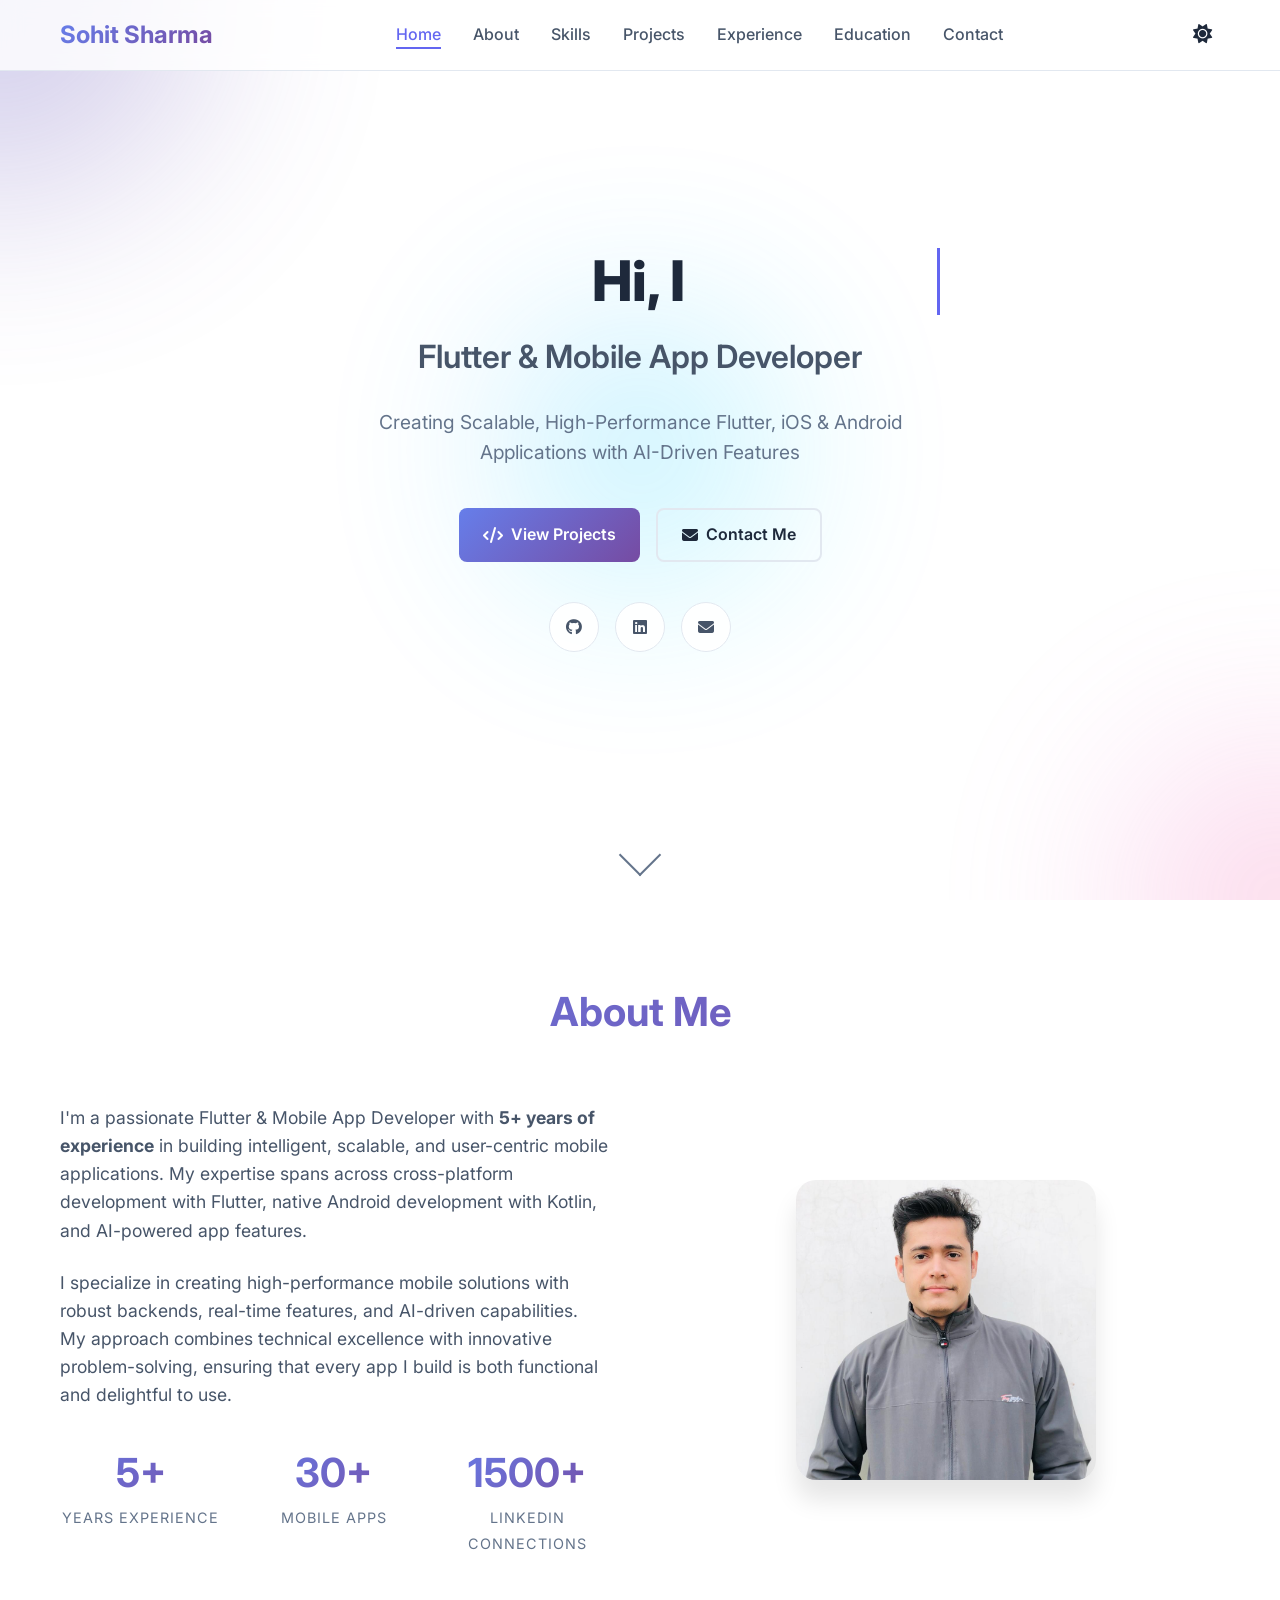
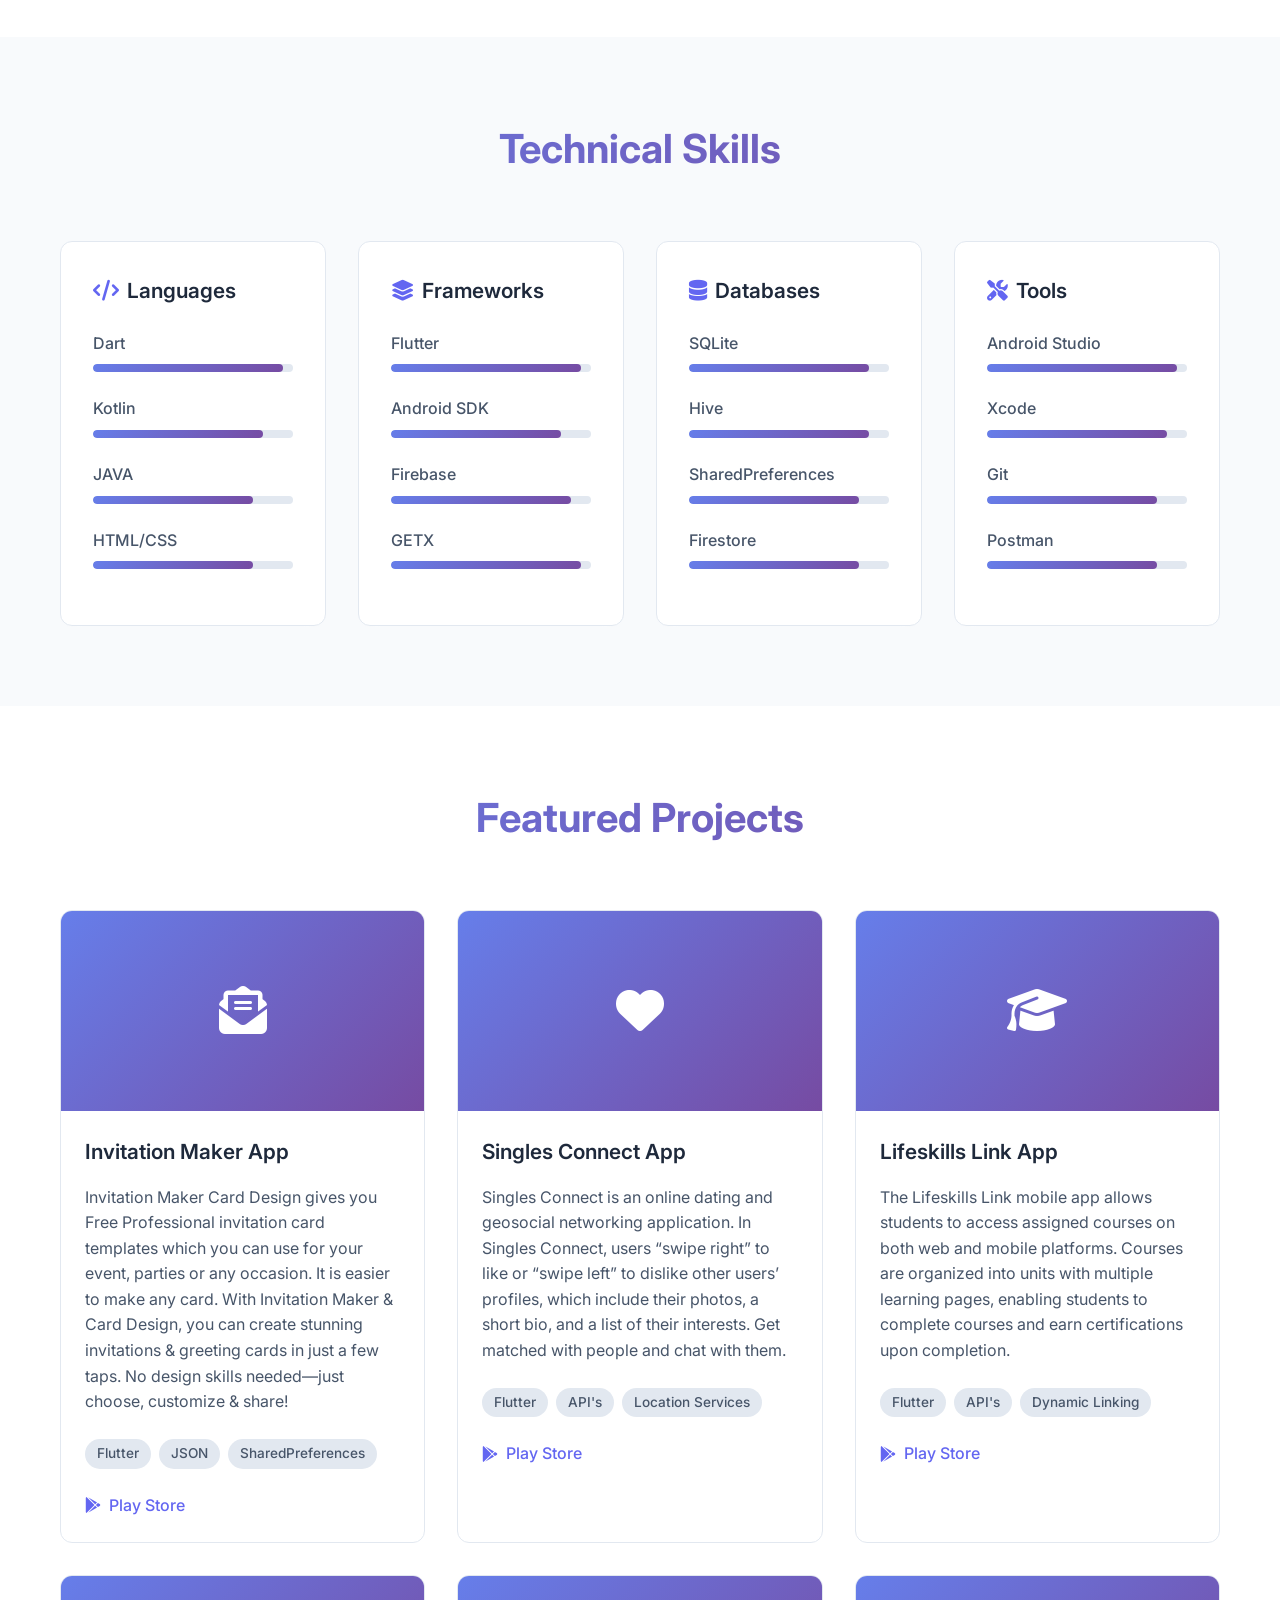
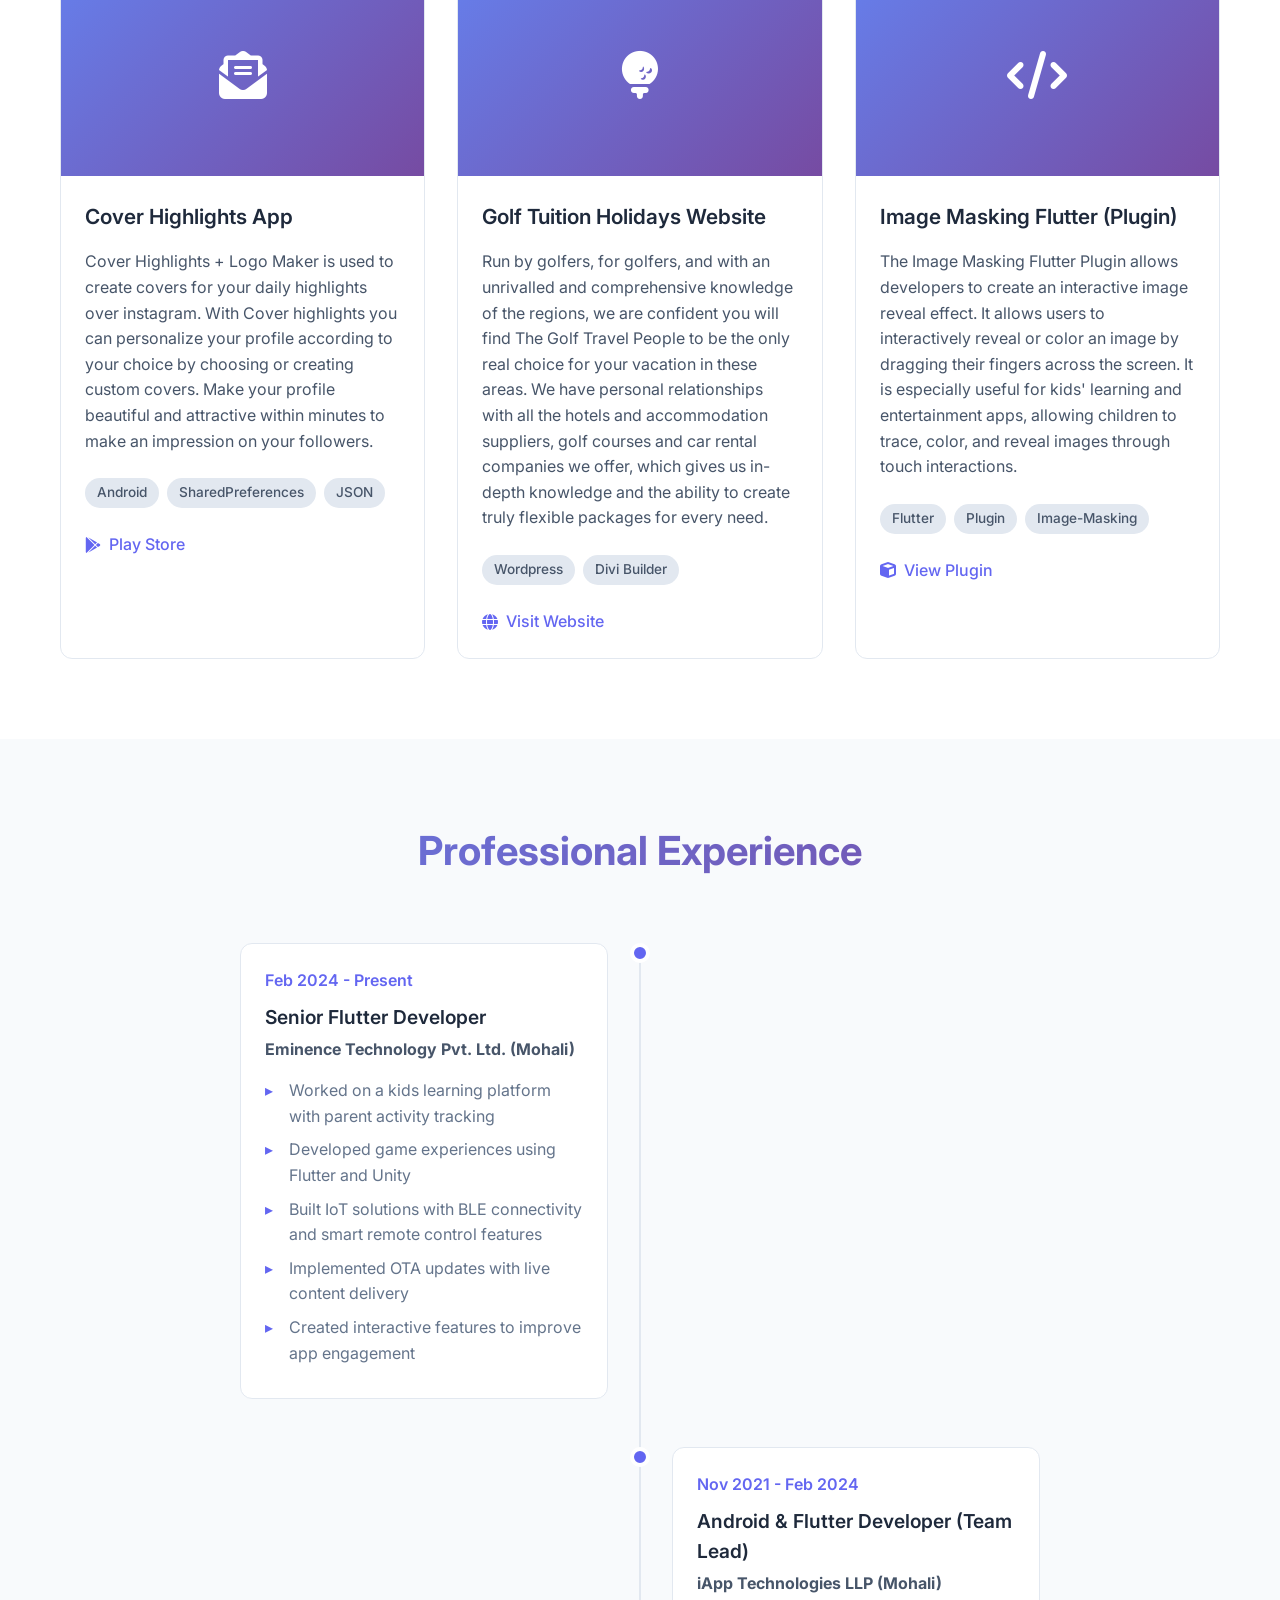
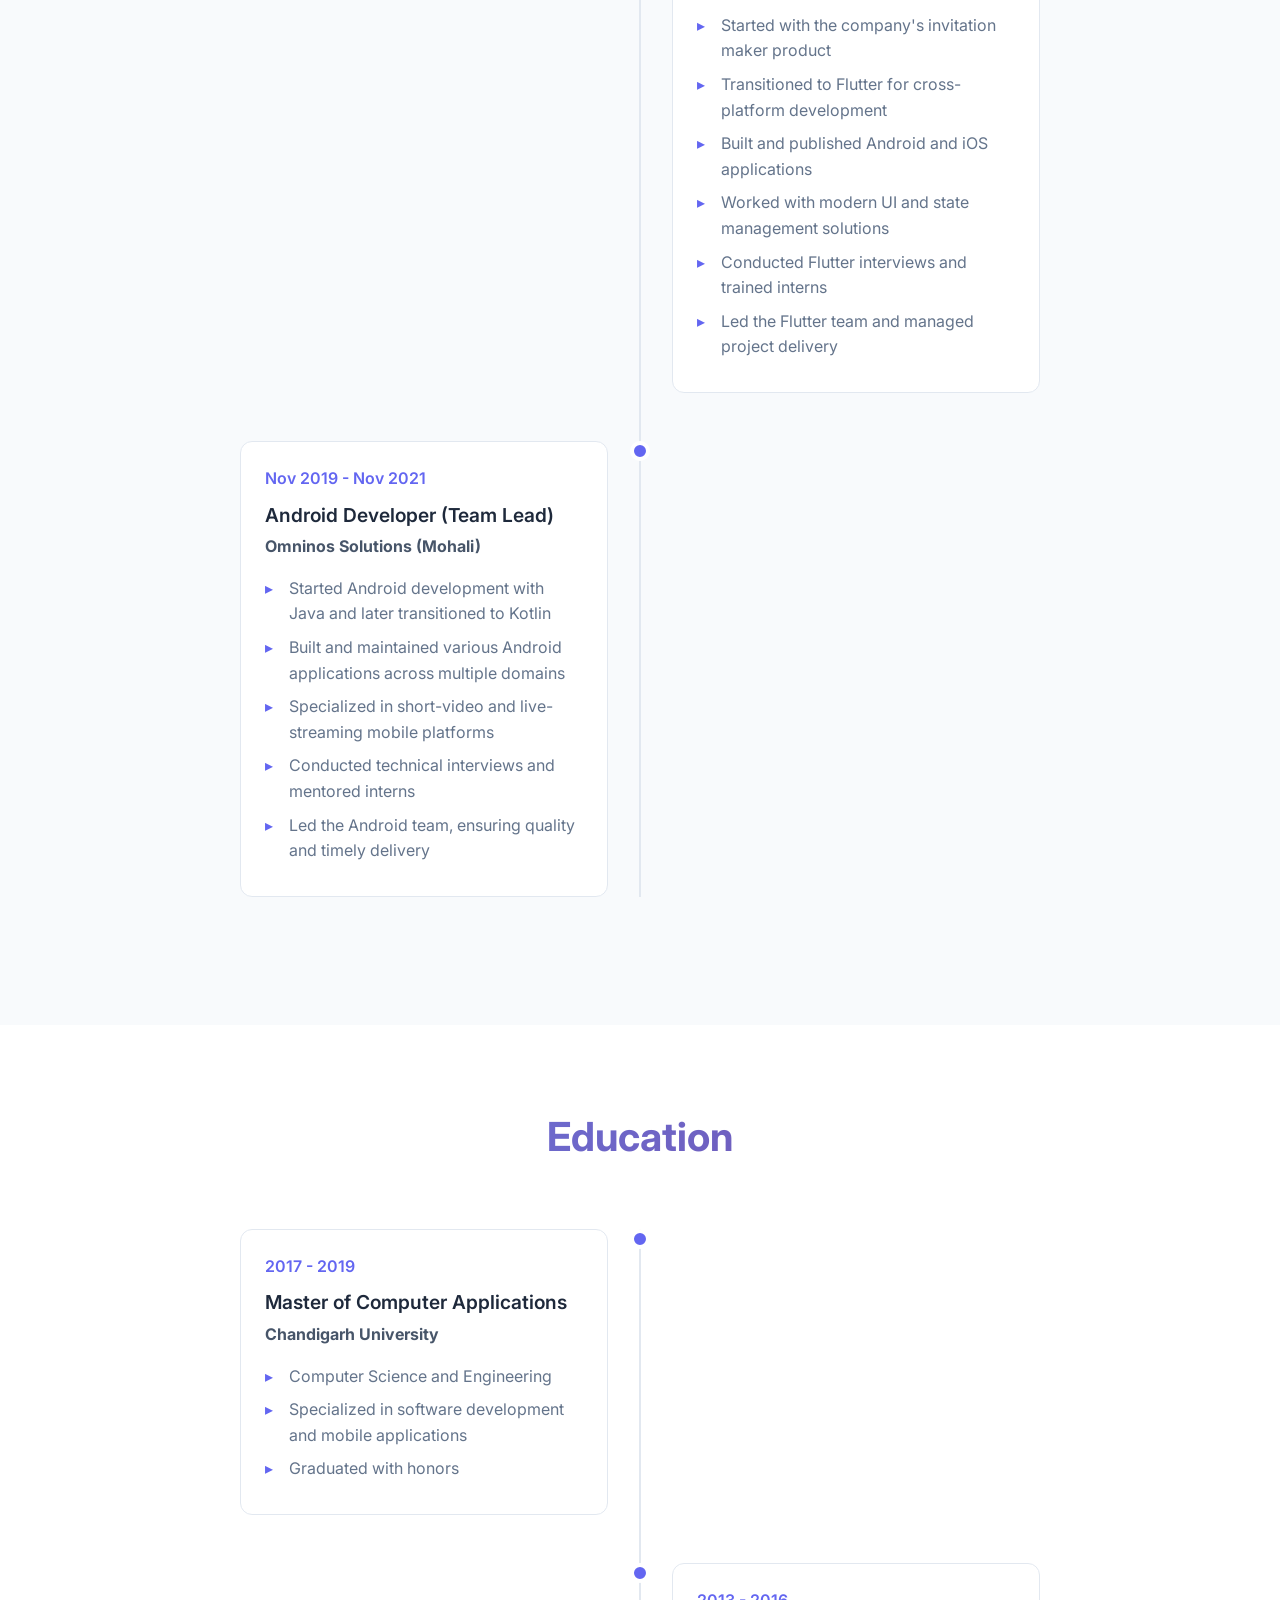
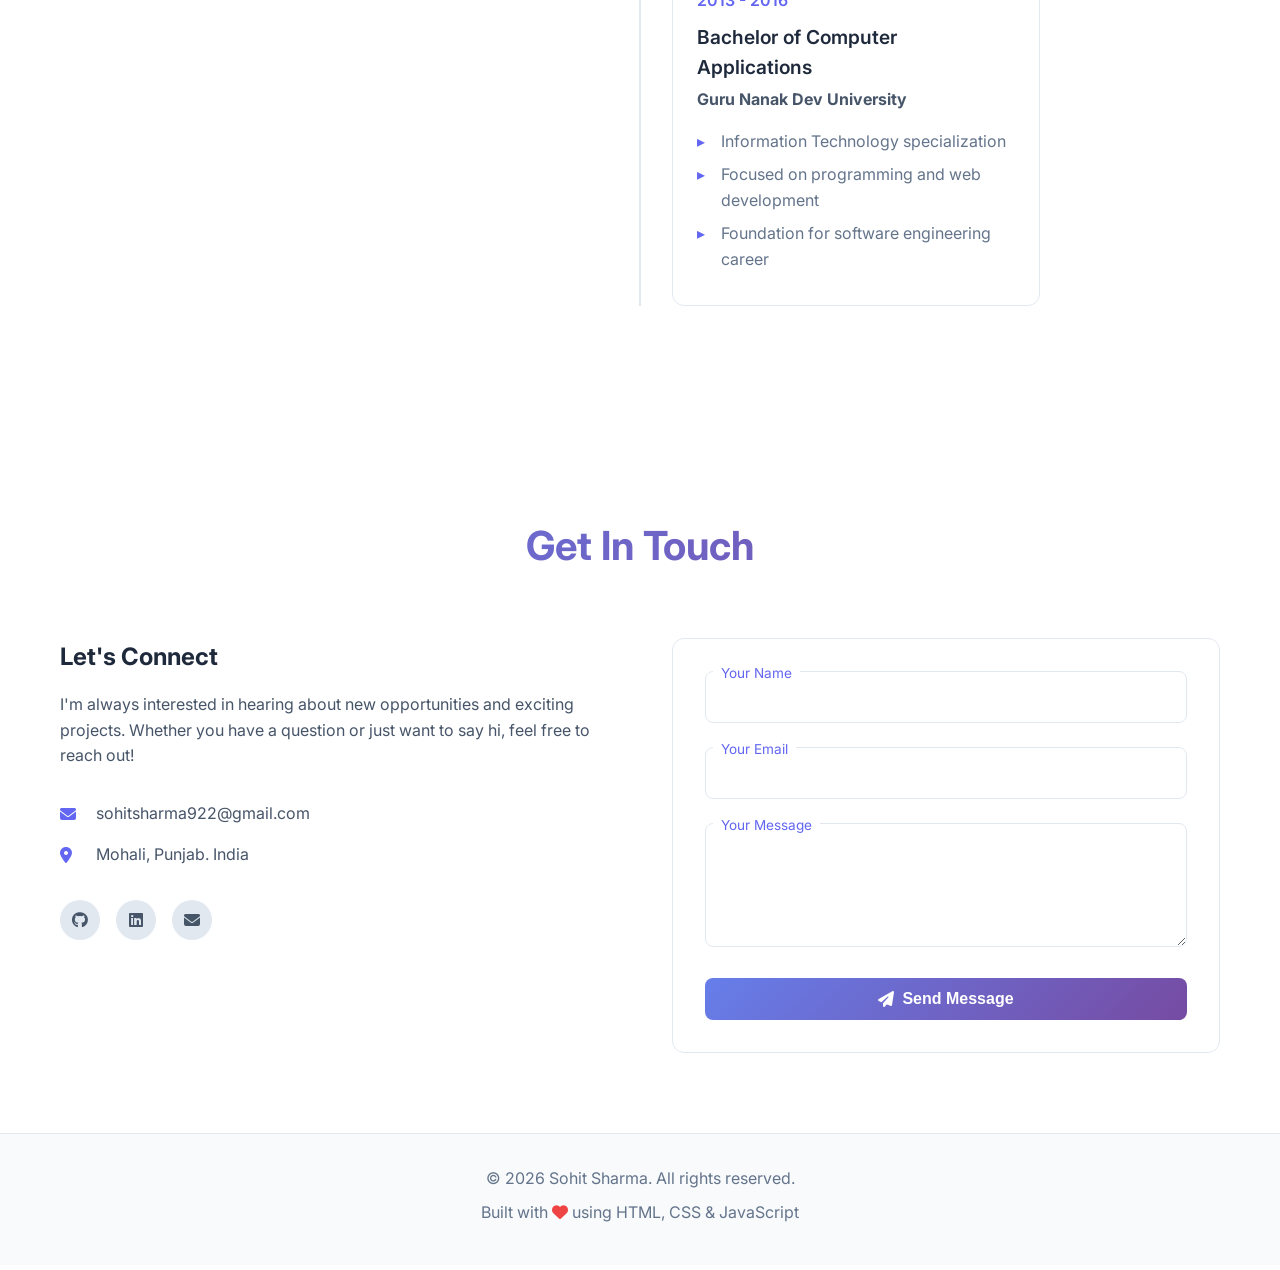
==== index.html @ 5d270689 "added image masking flutter plugin project" ====
<!DOCTYPE html>
<html lang="en">

<head>
    <meta charset="UTF-8">
    <meta name="viewport" content="width=device-width, initial-scale=1.0">
    <title>Sohit Sharma - Flutter & Mobile App Developer Portfolio</title>
    <link rel="stylesheet" href="style.css">
    <link rel="preconnect" href="https://fonts.googleapis.com">
    <link rel="preconnect" href="https://fonts.gstatic.com" crossorigin>
    <link href="https://fonts.googleapis.com/css2?family=Inter:wght@300;400;500;600;700;800&display=swap"
        rel="stylesheet">
    <link rel="stylesheet" href="https://cdnjs.cloudflare.com/ajax/libs/font-awesome/6.4.0/css/all.min.css">
</head>

<body>
    <!-- Navigation -->
    <nav class="navbar" id="navbar">
        <div class="nav-container">
            <div class="nav-logo">
                <span class="logo-text">Sohit Sharma</span>
            </div>
            <ul class="nav-menu" id="nav-menu">
                <li class="nav-item">
                    <a href="#home" class="nav-link">Home</a>
                </li>
                <li class="nav-item">
                    <a href="#about" class="nav-link">About</a>
                </li>
                <li class="nav-item">
                    <a href="#skills" class="nav-link">Skills</a>
                </li>
                <li class="nav-item">
                    <a href="#projects" class="nav-link">Projects</a>
                </li>
                <li class="nav-item">
                    <a href="#experience" class="nav-link">Experience</a>
                </li>
                <li class="nav-item">
                    <a href="#education" class="nav-link">Education</a>
                </li>
                <li class="nav-item">
                    <a href="#contact" class="nav-link">Contact</a>
                </li>
            </ul>
            <div class="nav-toggle" id="nav-toggle">
                <span class="bar"></span>
                <span class="bar"></span>
                <span class="bar"></span>
            </div>
            <button class="theme-toggle" id="theme-toggle" aria-label="Toggle theme">
                <i class="fas fa-moon" id="theme-icon"></i>
            </button>
        </div>
    </nav>

    <!-- Hero Section -->
    <section id="home" class="hero">
        <div class="hero-background">
            <div class="gradient-sphere"></div>
            <div class="gradient-sphere"></div>
            <div class="gradient-sphere"></div>
        </div>
        <div class="hero-content">
            <h1 class="hero-title animate-fade-in">
                Hi, I'm <span class="highlight">Sohit Sharma</span>
            </h1>
            <h2 class="hero-subtitle animate-fade-in animate-delay-1">
                Flutter & Mobile App Developer
            </h2>
            <p class="hero-description animate-fade-in animate-delay-2">
                Creating Scalable, High-Performance Flutter, iOS & Android Applications with AI-Driven Features
            </p>
            <div class="hero-buttons animate-fade-in animate-delay-3">
                <a href="#projects" class="btn btn-primary">
                    <i class="fas fa-code"></i> View Projects
                </a>
                <a href="#contact" class="btn btn-secondary">
                    <i class="fas fa-envelope"></i> Contact Me
                </a>
            </div>
            <div class="hero-social animate-fade-in animate-delay-4">
                <a href="https://github.com/Sohit-Sharma" target="_blank" class="social-link" aria-label="GitHub">
                    <i class="fab fa-github"></i>
                </a>
                <a href="https://www.linkedin.com/in/sohit-sharma-940084172/" target="_blank" class="social-link"
                    aria-label="LinkedIn">
                    <i class="fab fa-linkedin"></i>
                </a>
                <a href="mailto:sohitsharma922@gmail.com" class="social-link" aria-label="Email">
                    <i class="fas fa-envelope"></i>
                </a>
            </div>
        </div>
        <div class="scroll-indicator">
            <div class="scroll-arrow"></div>
        </div>
    </section>

    <!-- About Section -->
    <section id="about" class="section">
        <div class="container">
            <h2 class="section-title animate-on-scroll">About Me</h2>
            <div class="about-content">
                <div class="about-text animate-on-scroll">
                    <p>
                        I'm a passionate Flutter & Mobile App Developer with <strong>5+ years of experience</strong> in
                        building
                        intelligent, scalable, and user-centric mobile applications. My expertise spans across
                        cross-platform development
                        with Flutter, native Android development with Kotlin, and AI-powered app features.
                    </p>
                    <p>
                        I specialize in creating high-performance mobile solutions with robust backends, real-time
                        features,
                        and AI-driven capabilities. My approach combines technical excellence with innovative
                        problem-solving,
                        ensuring that every app I build is both functional and delightful to use.
                    </p>
                    <div class="about-stats">
                        <div class="stat-item">
                            <span class="stat-number">5+</span>
                            <span class="stat-label">Years Experience</span>
                        </div>
                        <div class="stat-item">
                            <span class="stat-number">30+</span>
                            <span class="stat-label">Mobile Apps</span>
                        </div>
                        <div class="stat-item">
                            <span class="stat-number">1500+</span>
                            <span class="stat-label">LinkedIn Connections</span>
                        </div>
                    </div>
                </div>
                <div class="about-image animate-on-scroll">
                    <div class="image-container">
                        <img src="assets/images/hero.jpeg" alt="Sohit Sharma - Flutter Developer"
                            class="about-profile-img">
                    </div>
                </div>
            </div>
        </div>
    </section>

    <!-- Skills Section -->
    <section id="skills" class="section section-alt">
        <div class="container">
            <h2 class="section-title animate-on-scroll">Technical Skills</h2>
            <div class="skills-grid">
                <div class="skill-category animate-on-scroll">
                    <h3 class="category-title">
                        <i class="fas fa-code"></i> Languages
                    </h3>
                    <div class="skills-list">
                        <div class="skill-item">
                            <span class="skill-name">Dart</span>
                            <div class="skill-bar">
                                <div class="skill-progress" data-progress="95"></div>
                            </div>
                        </div>
                        <div class="skill-item">
                            <span class="skill-name">Kotlin</span>
                            <div class="skill-bar">
                                <div class="skill-progress" data-progress="85"></div>
                            </div>
                        </div>
                        <div class="skill-item">
                            <span class="skill-name">JAVA</span>
                            <div class="skill-bar">
                                <div class="skill-progress" data-progress="80"></div>
                            </div>
                        </div>
                        <div class="skill-item">
                            <span class="skill-name">HTML/CSS</span>
                            <div class="skill-bar">
                                <div class="skill-progress" data-progress="80"></div>
                            </div>
                        </div>
                    </div>
                </div>

                <div class="skill-category animate-on-scroll">
                    <h3 class="category-title">
                        <i class="fas fa-layer-group"></i> Frameworks
                    </h3>
                    <div class="skills-list">
                        <div class="skill-item">
                            <span class="skill-name">Flutter</span>
                            <div class="skill-bar">
                                <div class="skill-progress" data-progress="95"></div>
                            </div>
                        </div>
                        <div class="skill-item">
                            <span class="skill-name">Android SDK</span>
                            <div class="skill-bar">
                                <div class="skill-progress" data-progress="85"></div>
                            </div>
                        </div>
                        <div class="skill-item">
                            <span class="skill-name">Firebase</span>
                            <div class="skill-bar">
                                <div class="skill-progress" data-progress="90"></div>
                            </div>
                        </div>
                        <div class="skill-item">
                            <span class="skill-name">GETX</span>
                            <div class="skill-bar">
                                <div class="skill-progress" data-progress="95"></div>
                            </div>
                        </div>
                    </div>
                </div>

                <div class="skill-category animate-on-scroll">
                    <h3 class="category-title">
                        <i class="fas fa-database"></i> Databases
                    </h3>
                    <div class="skills-list">
                        <div class="skill-item">
                            <span class="skill-name">SQLite</span>
                            <div class="skill-bar">
                                <div class="skill-progress" data-progress="90"></div>
                            </div>
                        </div>
                        <div class="skill-item">
                            <span class="skill-name">Hive</span>
                            <div class="skill-bar">
                                <div class="skill-progress" data-progress="90"></div>
                            </div>
                        </div>
                        <div class="skill-item">
                            <span class="skill-name">SharedPreferences</span>
                            <div class="skill-bar">
                                <div class="skill-progress" data-progress="85"></div>
                            </div>
                        </div>
                        <div class="skill-item">
                            <span class="skill-name">Firestore</span>
                            <div class="skill-bar">
                                <div class="skill-progress" data-progress="85"></div>
                            </div>
                        </div>
                    </div>
                </div>

                <div class="skill-category animate-on-scroll">
                    <h3 class="category-title">
                        <i class="fas fa-tools"></i> Tools
                    </h3>
                    <div class="skills-list">
                        <div class="skill-item">
                            <span class="skill-name">Android Studio</span>
                            <div class="skill-bar">
                                <div class="skill-progress" data-progress="95"></div>
                            </div>
                        </div>
                        <div class="skill-item">
                            <span class="skill-name">Xcode</span>
                            <div class="skill-bar">
                                <div class="skill-progress" data-progress="90"></div>
                            </div>
                        </div>
                        <div class="skill-item">
                            <span class="skill-name">Git</span>
                            <div class="skill-bar">
                                <div class="skill-progress" data-progress="85"></div>
                            </div>
                        </div>
                        <div class="skill-item">
                            <span class="skill-name">Postman</span>
                            <div class="skill-bar">
                                <div class="skill-progress" data-progress="85"></div>
                            </div>
                        </div>
                    </div>
                </div>
            </div>
        </div>
    </section>

    <!-- Projects Section -->
    <section id="projects" class="section">
        <div class="container">
            <h2 class="section-title animate-on-scroll">Featured Projects</h2>
            <div class="projects-grid">
                <div class="project-card animate-on-scroll">
                    <div class="project-image">
                        <div class="project-placeholder">
                            <i class="fas fa-envelope-open-text"></i>
                        </div>
                    </div>
                    <div class="project-content">
                        <h3 class="project-title">Invitation Maker App</h3>
                        <p class="project-description">
                            Invitation Maker Card Design gives you Free Professional invitation card templates which you
                            can use for your event, parties or any occasion. It is easier to make any card.
                            With Invitation Maker & Card Design, you can create stunning invitations & greeting cards in
                            just a few taps. No design skills needed—just choose, customize & share!
                        </p>
                        <div class="project-tech">
                            <span class="tech-tag">Flutter</span>
                            <span class="tech-tag">JSON</span>
                            <span class="tech-tag">SharedPreferences</span>
                        </div>
                        <div class="project-links">
                            <a href="https://play.google.com/store/apps/details?id=com.textArtApp" target="_blank"
                                class="project-link">
                                <i class="fab fa-google-play"></i> Play Store
                            </a>
                        </div>
                    </div>
                </div>

                <div class="project-card animate-on-scroll">
                    <div class="project-image">
                        <div class="project-placeholder">
                            <i class="fas fa-heart"></i>
                        </div>
                    </div>
                    <div class="project-content">
                        <h3 class="project-title">Singles Connect App</h3>
                        <p class="project-description">
                            Singles Connect is an online dating and geosocial networking application. In Singles
                            Connect, users “swipe right” to like or “swipe left” to dislike other users’ profiles, which
                            include their photos, a short bio, and a list of their interests.
                            Get matched with people and chat with them.
                        </p>
                        <div class="project-tech">
                            <span class="tech-tag">Flutter</span>
                            <span class="tech-tag">API's</span>
                            <span class="tech-tag">Location Services</span>
                        </div>
                        <div class="project-links">
                            <a href="https://play.google.com/store/apps/details?id=com.single.connect.app.dating&hl=en"
                                target="_blank" class="project-link">
                                <i class="fab fa-google-play"></i> Play Store
                            </a>
                        </div>
                    </div>
                </div>

                <div class="project-card animate-on-scroll">
                    <div class="project-image">
                        <div class="project-placeholder">
                            <i class="fas fa-graduation-cap"></i>
                        </div>
                    </div>
                    <div class="project-content">
                        <h3 class="project-title">Lifeskills Link App</h3>
                        <p class="project-description">
                            The Lifeskills Link mobile app allows students to access assigned courses on both web and
                            mobile platforms. Courses are organized into units with multiple learning pages, enabling
                            students to complete courses and earn certifications upon completion.


                        </p>
                        <div class="project-tech">
                            <span class="tech-tag">Flutter</span>
                            <span class="tech-tag">API's</span>
                            <span class="tech-tag">Dynamic Linking</span>
                        </div>
                        <div class="project-links">
                            <a href="https://play.google.com/store/apps/details?id=com.lifeskillslink" target="_blank"
                                class="project-link">
                                <i class="fab fa-google-play"></i> Play Store
                            </a>
                        </div>
                    </div>
                </div>

                <div class="project-card animate-on-scroll">
                    <div class="project-image">
                        <div class="project-placeholder">
                            <i class="fas fa-envelope-open-text"></i>
                        </div>
                    </div>
                    <div class="project-content">
                        <h3 class="project-title">Cover Highlights App</h3>
                        <p class="project-description">
                            Cover Highlights + Logo Maker is used to create covers for your daily highlights over
                            instagram. With Cover highlights you can personalize your profile according to your choice
                            by choosing or creating custom covers. Make your profile beautiful and attractive within
                            minutes to make an impression on your followers.
                        </p>
                        <div class="project-tech">
                            <span class="tech-tag">Android</span>
                            <span class="tech-tag">SharedPreferences</span>
                            <span class="tech-tag">JSON</span>
                        </div>
                        <div class="project-links">
                            <a href="https://play.google.com/store/apps/details?id=com.iapptechnologies.cover&hl=en-IN"
                                target="_blank" class="project-link">
                                <i class="fab fa-google-play"></i> Play Store
                            </a>
                        </div>
                    </div>
                </div>

                <div class="project-card animate-on-scroll">
                    <div class="project-image">
                        <div class="project-placeholder">
                            <i class="fas fa-golf-ball"></i>
                        </div>
                    </div>
                    <div class="project-content">
                        <h3 class="project-title">Golf Tuition Holidays Website</h3>
                        <p class="project-description">
                            Run by golfers, for golfers, and with an unrivalled and comprehensive knowledge of the
                            regions, we are confident you will find The Golf Travel People to be the only real choice
                            for your vacation in these areas. We have personal relationships with all the hotels and
                            accommodation suppliers, golf courses and car rental companies we offer, which gives us
                            in-depth knowledge and the ability to create truly flexible packages for every need.
                        </p>
                        <div class="project-tech">
                            <span class="tech-tag">Wordpress</span>
                            <span class="tech-tag">Divi Builder</span>
                        </div>
                        <div class="project-links">
                            <a href="https://golftuitionholidays.co.uk/" target="_blank" class="project-link">
                                <i class="fas fa-globe"></i> Visit Website
                            </a>
                        </div>
                    </div>
                </div>


                <div class="project-card animate-on-scroll">
                    <div class="project-image">
                        <div class="project-placeholder">
                            <i class="fas fa-code"></i>
                        </div>
                    </div>
                    <div class="project-content">
                        <h3 class="project-title">Image Masking Flutter (Plugin)</h3>
                        <p class="project-description">
                            The Image Masking Flutter Plugin allows developers to create an interactive image reveal effect. It allows users to interactively reveal or color an image by dragging their fingers across the screen. It is especially useful for kids' learning and entertainment apps, allowing children to trace, color, and reveal images through touch interactions.
                        </p>
                        <div class="project-tech">
                            <span class="tech-tag">Flutter</span>
                            <span class="tech-tag">Plugin</span>
                            <span class="tech-tag">Image-Masking</span>
                        </div>
                       <div class="project-links">
    <a href="https://pub.dev/packages/image_masking_flutter"
        target="_blank" class="project-link">
        <i class="fas fa-cube"></i> View Plugin
    </a>
</div>
                    </div>
                </div>


            </div>
        </div>
    </section>

    <!-- Experience Section -->
    <section id="experience" class="section section-alt">
        <div class="container">
            <h2 class="section-title animate-on-scroll">Professional Experience</h2>
            <div class="timeline">
                <div class="timeline-item animate-on-scroll">
                    <div class="timeline-dot"></div>
                    <div class="timeline-content">
                        <div class="timeline-date">Feb 2024 - Present</div>
                        <h3 class="timeline-title">Senior Flutter Developer</h3>
                        <h4 class="timeline-company">Eminence Technology Pvt. Ltd. (Mohali)</h4>
                        <ul class="timeline-description">
                            <li>Worked on a kids learning platform with parent activity tracking</li>
                            <li>Developed game experiences using Flutter and Unity</li>
                            <li>Built IoT solutions with BLE connectivity and smart remote control features</li>
                            <li>Implemented OTA updates with live content delivery</li>
                            <li>Created interactive features to improve app engagement</li>
                        </ul>
                    </div>
                </div>

                <div class="timeline-item animate-on-scroll">
                    <div class="timeline-dot"></div>
                    <div class="timeline-content">
                        <div class="timeline-date">Nov 2021 - Feb 2024</div>
                        <h3 class="timeline-title">Android & Flutter Developer (Team Lead)</h3>
                        <h4 class="timeline-company">iApp Technologies LLP (Mohali)</h4>
                        <ul class="timeline-description">
                            <li>Started with the company's invitation maker product</li>
                            <li>Transitioned to Flutter for cross-platform development</li>
                            <li>Built and published Android and iOS applications</li>
                            <li>Worked with modern UI and state management solutions</li>
                            <li>Conducted Flutter interviews and trained interns</li>
                            <li>Led the Flutter team and managed project delivery</li>
                        </ul>
                    </div>
                </div>

                <div class="timeline-item animate-on-scroll">
                    <div class="timeline-dot"></div>
                    <div class="timeline-content">
                        <div class="timeline-date">Nov 2019 - Nov 2021</div>
                        <h3 class="timeline-title">Android Developer (Team Lead)</h3>
                        <h4 class="timeline-company">Omninos Solutions (Mohali)</h4>
                        <ul class="timeline-description">
                            <li>Started Android development with Java and later transitioned to Kotlin</li>
                            <li>Built and maintained various Android applications across multiple domains</li>
                            <li>Specialized in short-video and live-streaming mobile platforms</li>
                            <li>Conducted technical interviews and mentored interns</li>
                            <li>Led the Android team, ensuring quality and timely delivery</li>
                        </ul>
                    </div>
                </div>
            </div>
        </div>
    </section>

    <!-- Education Section -->
    <section id="education" class="section">
        <div class="container">
            <h2 class="section-title animate-on-scroll">Education</h2>
            <div class="timeline">
                <div class="timeline-item animate-on-scroll">
                    <div class="timeline-dot"></div>
                    <div class="timeline-content">
                        <div class="timeline-date">2017 - 2019</div>
                        <h3 class="timeline-title">Master of Computer Applications</h3>
                        <h4 class="timeline-company">Chandigarh University</h4>
                        <ul class="timeline-description">
                            <li>Computer Science and Engineering</li>
                            <li>Specialized in software development and mobile applications</li>
                            <li>Graduated with honors</li>
                        </ul>
                    </div>
                </div>

                <div class="timeline-item animate-on-scroll">
                    <div class="timeline-dot"></div>
                    <div class="timeline-content">
                        <div class="timeline-date">2013 - 2016</div>
                        <h3 class="timeline-title">Bachelor of Computer Applications</h3>
                        <h4 class="timeline-company">Guru Nanak Dev University</h4>
                        <ul class="timeline-description">
                            <li>Information Technology specialization</li>
                            <li>Focused on programming and web development</li>
                            <li>Foundation for software engineering career</li>
                        </ul>
                    </div>
                </div>
            </div>
        </div>
    </section>

    <!-- Contact Section -->
    <section id="contact" class="section">
        <div class="container">
            <h2 class="section-title animate-on-scroll">Get In Touch</h2>
            <div class="contact-content">
                <div class="contact-info animate-on-scroll">
                    <h3>Let's Connect</h3>
                    <p>I'm always interested in hearing about new opportunities and exciting projects.
                        Whether you have a question or just want to say hi, feel free to reach out!</p>

                    <div class="contact-details">
                        <div class="contact-item">
                            <i class="fas fa-envelope"></i>
                            <span>sohitsharma922@gmail.com</span>
                        </div>
                        <div class="contact-item">
                            <i class="fas fa-map-marker-alt"></i>
                            <span>Mohali, Punjab. India</span>
                        </div>
                    </div>

                    <div class="contact-social">
                        <a href="https://github.com/Sohit-Sharma" target="_blank" class="social-link-large">
                            <i class="fab fa-github"></i>
                        </a>
                        <a href="https://www.linkedin.com/in/sohit-sharma-940084172/" target="_blank"
                            class="social-link-large">
                            <i class="fab fa-linkedin"></i>
                        </a>
                        <a href="mailto:sohitsharma922@gmail.com" class="social-link-large">
                            <i class="fas fa-envelope"></i>
                        </a>
                    </div>
                </div>

                <form class="contact-form animate-on-scroll" id="contact-form" action="https://formspree.io/f/xrevygzn"
                    method="POST">
                    <input type="hidden" name="_next" value="thanks.html">
                    <input type="hidden" name="_subject" value="New contact form submission from portfolio">
                    <input type="text" name="_gotcha" style="display:none">
                    <div class="form-group">
                        <input type="text" id="name" name="name" required>
                        <label for="name">Your Name</label>
                    </div>
                    <div class="form-group">
                        <input type="email" id="email" name="email" required>
                        <label for="email">Your Email</label>
                    </div>
                    <div class="form-group">
                        <textarea id="message" name="message" rows="5" required></textarea>
                        <label for="message">Your Message</label>
                    </div>
                    <button type="submit" class="btn btn-primary btn-full">
                        <i class="fas fa-paper-plane"></i> Send Message
                    </button>
                </form>
            </div>
        </div>
    </section>

    <!-- Footer -->
    <footer class="footer">
        <div class="container">
            <div class="footer-content">
                <p>&copy; 2026 Sohit Sharma. All rights reserved.</p>
                <p>Built with <i class="fas fa-heart"></i> using HTML, CSS & JavaScript</p>
            </div>
            <button class="back-to-top" id="back-to-top" aria-label="Back to top">
                <i class="fas fa-arrow-up"></i>
            </button>
        </div>
    </footer>

    <script src="script.js"></script>
</body>

</html>
---- style.css ----
/* CSS Variables for Theme Colors */
:root {
    --primary-color: #6366f1;
    --primary-hover: #4f46e5;
    --secondary-color: #8b5cf6;
    --accent-color: #ec4899;
    --success-color: #10b981;
    --warning-color: #f59e0b;
    --error-color: #ef4444;
    
    /* Dark Theme Colors */
    --bg-primary: #0f172a;
    --bg-secondary: #1e293b;
    --bg-tertiary: #334155;
    --text-primary: #f8fafc;
    --text-secondary: #cbd5e1;
    --text-muted: #94a3b8;
    --border-color: #334155;
    --card-bg: rgba(30, 41, 59, 0.8);
    --glass-bg: rgba(15, 23, 42, 0.7);
    
    /* Light Theme Colors */
    --light-bg-primary: #ffffff;
    --light-bg-secondary: #f8fafc;
    --light-bg-tertiary: #e2e8f0;
    --light-text-primary: #1e293b;
    --light-text-secondary: #475569;
    --light-text-muted: #64748b;
    --light-border-color: #e2e8f0;
    --light-card-bg: rgba(255, 255, 255, 0.9);
    --light-glass-bg: rgba(255, 255, 255, 0.8);
    
    /* Gradients */
    --gradient-1: linear-gradient(135deg, #667eea 0%, #764ba2 100%);
    --gradient-2: linear-gradient(135deg, #f093fb 0%, #f5576c 100%);
    --gradient-3: linear-gradient(135deg, #4facfe 0%, #00f2fe 100%);
    --gradient-4: linear-gradient(135deg, #43e97b 0%, #38f9d7 100%);
    
    /* Shadows */
    --shadow-sm: 0 2px 4px rgba(0, 0, 0, 0.1);
    --shadow-md: 0 4px 6px rgba(0, 0, 0, 0.1);
    --shadow-lg: 0 10px 15px rgba(0, 0, 0, 0.1);
    --shadow-xl: 0 20px 25px rgba(0, 0, 0, 0.1);
    --shadow-2xl: 0 25px 50px rgba(0, 0, 0, 0.25);
    
    /* Transitions */
    --transition-fast: 0.2s ease;
    --transition-normal: 0.3s ease;
    --transition-slow: 0.5s ease;
    
    /* Typography */
    --font-primary: 'Inter', sans-serif;
    --font-mono: 'Fira Code', monospace;
}

/* Global Styles */
* {
    margin: 0;
    padding: 0;
    box-sizing: border-box;
}

html {
    scroll-behavior: smooth;
    font-size: 16px;
}

body {
    font-family: var(--font-primary);
    background-color: var(--bg-primary);
    color: var(--text-primary);
    line-height: 1.6;
    overflow-x: hidden;
    transition: background-color var(--transition-normal), color var(--transition-normal);
}

body.light-theme {
    --bg-primary: var(--light-bg-primary);
    --bg-secondary: var(--light-bg-secondary);
    --bg-tertiary: var(--light-bg-tertiary);
    --text-primary: var(--light-text-primary);
    --text-secondary: var(--light-text-secondary);
    --text-muted: var(--light-text-muted);
    --border-color: var(--light-border-color);
    --card-bg: var(--light-card-bg);
    --glass-bg: var(--light-glass-bg);
}

/* Container */
.container {
    max-width: 1200px;
    margin: 0 auto;
    padding: 0 20px;
}

/* Section Styles */
.section {
    padding: 80px 0;
    position: relative;
}

.section-alt {
    background-color: var(--bg-secondary);
}

.section-title {
    font-size: 2.5rem;
    font-weight: 700;
    text-align: center;
    margin-bottom: 60px;
    background: var(--gradient-1);
    -webkit-background-clip: text;
    -webkit-text-fill-color: transparent;
    background-clip: text;
}

/* Navigation */
.navbar {
    position: fixed;
    top: 0;
    width: 100%;
    background: var(--glass-bg);
    backdrop-filter: blur(10px);
    border-bottom: 1px solid var(--border-color);
    z-index: 1000;
    transition: all var(--transition-normal);
}

.navbar.scrolled {
    background: var(--bg-primary);
    box-shadow: var(--shadow-lg);
}

.nav-container {
    max-width: 1200px;
    margin: 0 auto;
    padding: 0 20px;
    display: flex;
    justify-content: space-between;
    align-items: center;
    height: 70px;
}

.nav-logo .logo-text {
    font-size: 1.5rem;
    font-weight: 700;
    background: var(--gradient-1);
    -webkit-background-clip: text;
    -webkit-text-fill-color: transparent;
    background-clip: text;
}

.nav-menu {
    display: flex;
    list-style: none;
    gap: 2rem;
}

.nav-link {
    color: var(--text-secondary);
    text-decoration: none;
    font-weight: 500;
    transition: color var(--transition-fast);
    position: relative;
}

.nav-link:hover,
.nav-link.active {
    color: var(--primary-color);
}

.nav-link::after {
    content: '';
    position: absolute;
    bottom: -5px;
    left: 0;
    width: 0;
    height: 2px;
    background: var(--primary-color);
    transition: width var(--transition-fast);
}

.nav-link:hover::after,
.nav-link.active::after {
    width: 100%;
}

.nav-toggle {
    display: none;
    flex-direction: column;
    cursor: pointer;
}

.bar {
    width: 25px;
    height: 3px;
    background: var(--text-primary);
    margin: 3px 0;
    transition: var(--transition-fast);
}

.theme-toggle {
    background: none;
    border: none;
    color: var(--text-primary);
    font-size: 1.2rem;
    cursor: pointer;
    padding: 8px;
    border-radius: 50%;
    transition: all var(--transition-fast);
}

.theme-toggle:hover {
    background: var(--bg-tertiary);
    transform: rotate(180deg);
}

/* Hero Section */
.hero {
    min-height: 100vh;
    display: flex;
    align-items: center;
    justify-content: center;
    position: relative;
    overflow: hidden;
}

.hero-background {
    position: absolute;
    top: 0;
    left: 0;
    width: 100%;
    height: 100%;
    z-index: -1;
}

.gradient-sphere {
    position: absolute;
    border-radius: 50%;
    filter: blur(100px);
    opacity: 0.3;
    animation: float 6s ease-in-out infinite;
}

.gradient-sphere:nth-child(1) {
    width: 400px;
    height: 400px;
    background: var(--gradient-1);
    top: -200px;
    left: -200px;
    animation-delay: 0s;
}

.gradient-sphere:nth-child(2) {
    width: 300px;
    height: 300px;
    background: var(--gradient-2);
    bottom: -150px;
    right: -150px;
    animation-delay: 2s;
}

.gradient-sphere:nth-child(3) {
    width: 250px;
    height: 250px;
    background: var(--gradient-3);
    top: 50%;
    left: 50%;
    transform: translate(-50%, -50%);
    animation-delay: 4s;
}

@keyframes float {
    0%, 100% { transform: translateY(0) rotate(0deg); }
    50% { transform: translateY(-20px) rotate(180deg); }
}

.hero-content {
    text-align: center;
    max-width: 800px;
    padding: 0 20px;
}

.hero-title {
    font-size: 3.5rem;
    font-weight: 800;
    margin-bottom: 1rem;
    line-height: 1.2;
}

.hero-subtitle {
    font-size: 2rem;
    font-weight: 600;
    color: var(--text-secondary);
    margin-bottom: 1.5rem;
}

.hero-description {
    font-size: 1.2rem;
    color: var(--text-muted);
    margin-bottom: 2.5rem;
    max-width: 600px;
    margin-left: auto;
    margin-right: auto;
}

.highlight {
    background: var(--gradient-1);
    -webkit-background-clip: text;
    -webkit-text-fill-color: transparent;
    background-clip: text;
}

.hero-buttons {
    display: flex;
    gap: 1rem;
    justify-content: center;
    margin-bottom: 2.5rem;
    flex-wrap: wrap;
}

.hero-social {
    display: flex;
    gap: 1rem;
    justify-content: center;
}

.social-link {
    display: flex;
    align-items: center;
    justify-content: center;
    width: 50px;
    height: 50px;
    background: var(--card-bg);
    border: 1px solid var(--border-color);
    border-radius: 50%;
    color: var(--text-secondary);
    text-decoration: none;
    transition: all var(--transition-fast);
    backdrop-filter: blur(10px);
}

.social-link:hover {
    background: var(--primary-color);
    color: white;
    transform: translateY(-3px);
    box-shadow: var(--shadow-lg);
}

.scroll-indicator {
    position: absolute;
    bottom: 30px;
    left: 50%;
    transform: translateX(-50%);
}

.scroll-arrow {
    width: 30px;
    height: 30px;
    border-right: 2px solid var(--text-muted);
    border-bottom: 2px solid var(--text-muted);
    transform: rotate(45deg);
    animation: bounce 2s infinite;
}

@keyframes bounce {
    0%, 20%, 50%, 80%, 100% { transform: translateY(0) rotate(45deg); }
    40% { transform: translateY(-10px) rotate(45deg); }
    60% { transform: translateY(-5px) rotate(45deg); }
}

/* Buttons */
.btn {
    display: inline-flex;
    align-items: center;
    gap: 0.5rem;
    padding: 12px 24px;
    border: none;
    border-radius: 8px;
    font-size: 1rem;
    font-weight: 600;
    text-decoration: none;
    cursor: pointer;
    transition: all var(--transition-fast);
    position: relative;
    overflow: hidden;
}

.btn-primary {
    background: var(--gradient-1);
    color: white;
}

.btn-primary:hover {
    transform: translateY(-2px);
    box-shadow: var(--shadow-lg);
}

.btn-secondary {
    background: transparent;
    color: var(--text-primary);
    border: 2px solid var(--border-color);
}

.btn-secondary:hover {
    background: var(--bg-tertiary);
    border-color: var(--primary-color);
    transform: translateY(-2px);
}

.btn-full {
    width: 100%;
    justify-content: center;
}

/* About Section */
.about-content {
    display: grid;
    grid-template-columns: 1fr 1fr;
    gap: 4rem;
    align-items: center;
}

.about-text p {
    font-size: 1.1rem;
    color: var(--text-secondary);
    margin-bottom: 1.5rem;
}

.about-stats {
    display: grid;
    grid-template-columns: repeat(3, 1fr);
    gap: 2rem;
    margin-top: 2rem;
}

.stat-item {
    text-align: center;
}

.stat-number {
    display: block;
    font-size: 2.5rem;
    font-weight: 700;
    background: var(--gradient-1);
    -webkit-background-clip: text;
    -webkit-text-fill-color: transparent;
    background-clip: text;
}

.stat-label {
    font-size: 0.9rem;
    color: var(--text-muted);
    text-transform: uppercase;
    letter-spacing: 1px;
}

.about-image {
    display: flex;
    justify-content: center;
}

.image-container {
    position: relative;
    width: 300px;
    height: 300px;
}

.image-placeholder {
    width: 100%;
    height: 100%;
    background: var(--gradient-1);
    border-radius: 20px;
    display: flex;
    align-items: center;
    justify-content: center;
    color: white;
    font-size: 4rem;
    box-shadow: var(--shadow-xl);
}

.about-profile-img {
    width: 100%;
    height: 100%;
    object-fit: cover;
    border-radius: 20px;
    box-shadow: var(--shadow-xl);
    transition: transform var(--transition-normal);
}

.about-profile-img:hover {
    transform: scale(1.05);
}

/* Skills Section */
.skills-grid {
    display: grid;
    grid-template-columns: repeat(auto-fit, minmax(250px, 1fr));
    gap: 2rem;
}

.skill-category {
    background: var(--card-bg);
    border: 1px solid var(--border-color);
    border-radius: 12px;
    padding: 2rem;
    backdrop-filter: blur(10px);
    transition: all var(--transition-fast);
}

.skill-category:hover {
    transform: translateY(-5px);
    box-shadow: var(--shadow-xl);
    border-color: var(--primary-color);
}

.category-title {
    font-size: 1.3rem;
    font-weight: 600;
    margin-bottom: 1.5rem;
    display: flex;
    align-items: center;
    gap: 0.5rem;
    color: var(--text-primary);
}

.category-title i {
    color: var(--primary-color);
}

.skill-item {
    margin-bottom: 1.5rem;
}

.skill-name {
    display: block;
    font-weight: 500;
    margin-bottom: 0.5rem;
    color: var(--text-secondary);
}

.skill-bar {
    width: 100%;
    height: 8px;
    background: var(--bg-tertiary);
    border-radius: 4px;
    overflow: hidden;
}

.skill-progress {
    height: 100%;
    background: var(--gradient-1);
    border-radius: 4px;
    width: 0;
    transition: width 1s ease;
}

/* Projects Section */
.projects-grid {
    display: grid;
    grid-template-columns: repeat(auto-fit, minmax(350px, 1fr));
    gap: 2rem;
}

.project-card {
    background: var(--card-bg);
    border: 1px solid var(--border-color);
    border-radius: 12px;
    overflow: hidden;
    transition: all var(--transition-fast);
    backdrop-filter: blur(10px);
}

.project-card:hover {
    transform: translateY(-5px);
    box-shadow: var(--shadow-xl);
    border-color: var(--primary-color);
}

.project-image {
    height: 200px;
    background: var(--gradient-1);
    display: flex;
    align-items: center;
    justify-content: center;
    position: relative;
    overflow: hidden;
}

.project-placeholder {
    font-size: 3rem;
    color: white;
}

.project-content {
    padding: 1.5rem;
}

.project-title {
    font-size: 1.3rem;
    font-weight: 600;
    margin-bottom: 1rem;
    color: var(--text-primary);
}

.project-description {
    color: var(--text-secondary);
    margin-bottom: 1.5rem;
    line-height: 1.6;
}

.project-tech {
    display: flex;
    flex-wrap: wrap;
    gap: 0.5rem;
    margin-bottom: 1.5rem;
}

.tech-tag {
    background: var(--bg-tertiary);
    color: var(--text-secondary);
    padding: 0.25rem 0.75rem;
    border-radius: 20px;
    font-size: 0.85rem;
    font-weight: 500;
}

.project-links {
    display: flex;
    gap: 1rem;
}

.project-link {
    display: flex;
    align-items: center;
    gap: 0.5rem;
    color: var(--primary-color);
    text-decoration: none;
    font-weight: 500;
    transition: color var(--transition-fast);
}

.project-link:hover {
    color: var(--primary-hover);
}

/* Experience Section */
.timeline {
    position: relative;
    max-width: 800px;
    margin: 0 auto;
}

.timeline::before {
    content: '';
    position: absolute;
    left: 50%;
    top: 0;
    bottom: 0;
    width: 2px;
    background: var(--border-color);
    transform: translateX(-50%);
}

.timeline-item {
    position: relative;
    margin-bottom: 3rem;
    width: 50%;
}

.timeline-item:nth-child(odd) {
    left: 0;
    padding-right: 2rem;
}

.timeline-item:nth-child(even) {
    left: 50%;
    padding-left: 2rem;
}

.timeline-dot {
    position: absolute;
    width: 20px;
    height: 20px;
    background: var(--primary-color);
    border: 4px solid var(--bg-primary);
    border-radius: 50%;
    top: 0;
    z-index: 1;
}

.timeline-item:nth-child(odd) .timeline-dot {
    right: -10px;
}

.timeline-item:nth-child(even) .timeline-dot {
    left: -10px;
}

.timeline-content {
    background: var(--card-bg);
    border: 1px solid var(--border-color);
    border-radius: 12px;
    padding: 1.5rem;
    backdrop-filter: blur(10px);
    transition: all var(--transition-fast);
}

.timeline-content:hover {
    transform: scale(1.02);
    box-shadow: var(--shadow-lg);
}

.timeline-date {
    color: var(--primary-color);
    font-weight: 600;
    margin-bottom: 0.5rem;
}

.timeline-title {
    font-size: 1.2rem;
    font-weight: 600;
    margin-bottom: 0.25rem;
    color: var(--text-primary);
}

.timeline-company {
    color: var(--text-secondary);
    margin-bottom: 1rem;
}

.timeline-description {
    list-style: none;
}

.timeline-description li {
    color: var(--text-muted);
    margin-bottom: 0.5rem;
    position: relative;
    padding-left: 1.5rem;
}

.timeline-description li::before {
    content: '▸';
    position: absolute;
    left: 0;
    color: var(--primary-color);
}

/* Contact Section */
.contact-content {
    display: grid;
    grid-template-columns: 1fr 1fr;
    gap: 4rem;
    align-items: start;
}

.contact-info h3 {
    font-size: 1.5rem;
    margin-bottom: 1rem;
    color: var(--text-primary);
}

.contact-info p {
    color: var(--text-secondary);
    margin-bottom: 2rem;
    line-height: 1.6;
}

.contact-details {
    margin-bottom: 2rem;
}

.contact-item {
    display: flex;
    align-items: center;
    gap: 1rem;
    margin-bottom: 1rem;
    color: var(--text-secondary);
}

.contact-item i {
    color: var(--primary-color);
    width: 20px;
}

.contact-social {
    display: flex;
    gap: 1rem;
}

.social-link-large {
    display: flex;
    align-items: center;
    justify-content: center;
    width: 40px;
    height: 40px;
    background: var(--bg-tertiary);
    border-radius: 50%;
    color: var(--text-secondary);
    text-decoration: none;
    transition: all var(--transition-fast);
}

.social-link-large:hover {
    background: var(--primary-color);
    color: white;
    transform: translateY(-3px);
}

/* Contact Form */
.contact-form {
    background: var(--card-bg);
    border: 1px solid var(--border-color);
    border-radius: 12px;
    padding: 2rem;
    backdrop-filter: blur(10px);
}

.form-group {
    position: relative;
    margin-bottom: 1.5rem;
}

.form-group input,
.form-group textarea {
    width: 100%;
    padding: 1rem;
    background: var(--bg-primary);
    border: 1px solid var(--border-color);
    border-radius: 8px;
    color: var(--text-primary);
    font-size: 1rem;
    transition: all var(--transition-fast);
}

.form-group input:focus,
.form-group textarea:focus {
    outline: none;
    border-color: var(--primary-color);
    box-shadow: 0 0 0 3px rgba(99, 102, 241, 0.1);
}

.form-group label {
    position: absolute;
    left: 1rem;
    top: 1rem;
    color: var(--text-muted);
    transition: all var(--transition-fast);
    pointer-events: none;
}

.form-group input:focus + label,
.form-group input:not(:placeholder-shown) + label,
.form-group textarea:focus + label,
.form-group textarea:not(:placeholder-shown) + label {
    top: -0.5rem;
    left: 0.5rem;
    font-size: 0.85rem;
    background: var(--bg-primary);
    padding: 0 0.5rem;
    color: var(--primary-color);
}

/* Footer */
.footer {
    background: var(--bg-secondary);
    padding: 2rem 0;
    border-top: 1px solid var(--border-color);
}

.footer-content {
    text-align: center;
    color: var(--text-muted);
}

.footer-content p {
    margin-bottom: 0.5rem;
}

.footer-content i {
    color: var(--error-color);
}

.back-to-top {
    position: fixed;
    bottom: 30px;
    right: 30px;
    width: 50px;
    height: 50px;
    background: var(--primary-color);
    border: none;
    border-radius: 50%;
    color: white;
    font-size: 1.2rem;
    cursor: pointer;
    opacity: 0;
    visibility: hidden;
    transition: all var(--transition-fast);
    z-index: 999;
}

.back-to-top.show {
    opacity: 1;
    visibility: visible;
}

.back-to-top:hover {
    background: var(--primary-hover);
    transform: translateY(-3px);
}

/* Animations */
.animate-fade-in {
    opacity: 0;
    transform: translateY(30px);
    animation: fadeInUp 0.8s ease forwards;
}

.animate-delay-1 {
    animation-delay: 0.1s;
}

.animate-delay-2 {
    animation-delay: 0.2s;
}

.animate-delay-3 {
    animation-delay: 0.3s;
}

.animate-delay-4 {
    animation-delay: 0.4s;
}

@keyframes fadeInUp {
    to {
        opacity: 1;
        transform: translateY(0);
    }
}

.animate-on-scroll {
    opacity: 0;
    transform: translateY(30px);
    transition: all 0.6s ease;
}

.animate-on-scroll.animate {
    opacity: 1;
    transform: translateY(0);
}

/* Responsive Design */
@media (max-width: 768px) {
    .nav-menu {
        position: fixed;
        left: -100%;
        top: 70px;
        flex-direction: column;
        background: var(--bg-primary);
        width: 100%;
        text-align: center;
        transition: var(--transition-fast);
        box-shadow: var(--shadow-lg);
        padding: 2rem 0;
    }

    .nav-menu.active {
        left: 0;
    }

    .nav-toggle {
        display: flex;
    }

    .nav-toggle.active .bar:nth-child(2) {
        opacity: 0;
    }

    .nav-toggle.active .bar:nth-child(1) {
        transform: translateY(8px) rotate(45deg);
    }

    .nav-toggle.active .bar:nth-child(3) {
        transform: translateY(-8px) rotate(-45deg);
    }

    .hero-title {
        font-size: 2.5rem;
    }

    .hero-subtitle {
        font-size: 1.5rem;
    }

    .hero-description {
        font-size: 1rem;
    }

    .hero-buttons {
        flex-direction: column;
        align-items: center;
    }

    .section-title {
        font-size: 2rem;
    }

    .about-content {
        grid-template-columns: 1fr;
        gap: 2rem;
        text-align: center;
    }

    .about-stats {
        grid-template-columns: 1fr;
        gap: 1rem;
    }

    .skills-grid {
        grid-template-columns: 1fr;
    }

    .projects-grid {
        grid-template-columns: 1fr;
    }

    .timeline::before {
        left: 30px;
    }

    .timeline-item {
        width: 100%;
        left: 0 !important;
        padding-left: 60px !important;
        padding-right: 0 !important;
    }

    .timeline-dot {
        left: 20px !important;
        right: auto !important;
    }

    .contact-content {
        grid-template-columns: 1fr;
        gap: 2rem;
    }

    .container {
        padding: 0 15px;
    }

    .section {
        padding: 60px 0;
    }
}

@media (max-width: 480px) {
    .hero-title {
        font-size: 2rem;
    }

    .hero-subtitle {
        font-size: 1.2rem;
    }

    .section-title {
        font-size: 1.8rem;
    }

    .skill-category,
    .project-content,
    .timeline-content,
    .contact-form {
        padding: 1.5rem;
    }

    .btn {
        padding: 10px 20px;
        font-size: 0.9rem;
    }
}

/* Success Message */
.success-message {
    position: fixed;
    top: 100px;
    right: 20px;
    background: var(--success-color);
    color: white;
    padding: 1rem 1.5rem;
    border-radius: 8px;
    box-shadow: var(--shadow-lg);
    transform: translateX(400px);
    transition: transform var(--transition-normal);
    z-index: 1001;
}

.success-message.show {
    transform: translateX(0);
}

/* Loading Spinner */
.loading {
    display: inline-block;
    width: 20px;
    height: 20px;
    border: 3px solid rgba(255, 255, 255, 0.3);
    border-radius: 50%;
    border-top-color: white;
    animation: spin 1s ease-in-out infinite;
}

@keyframes spin {
    to { transform: rotate(360deg); }
}
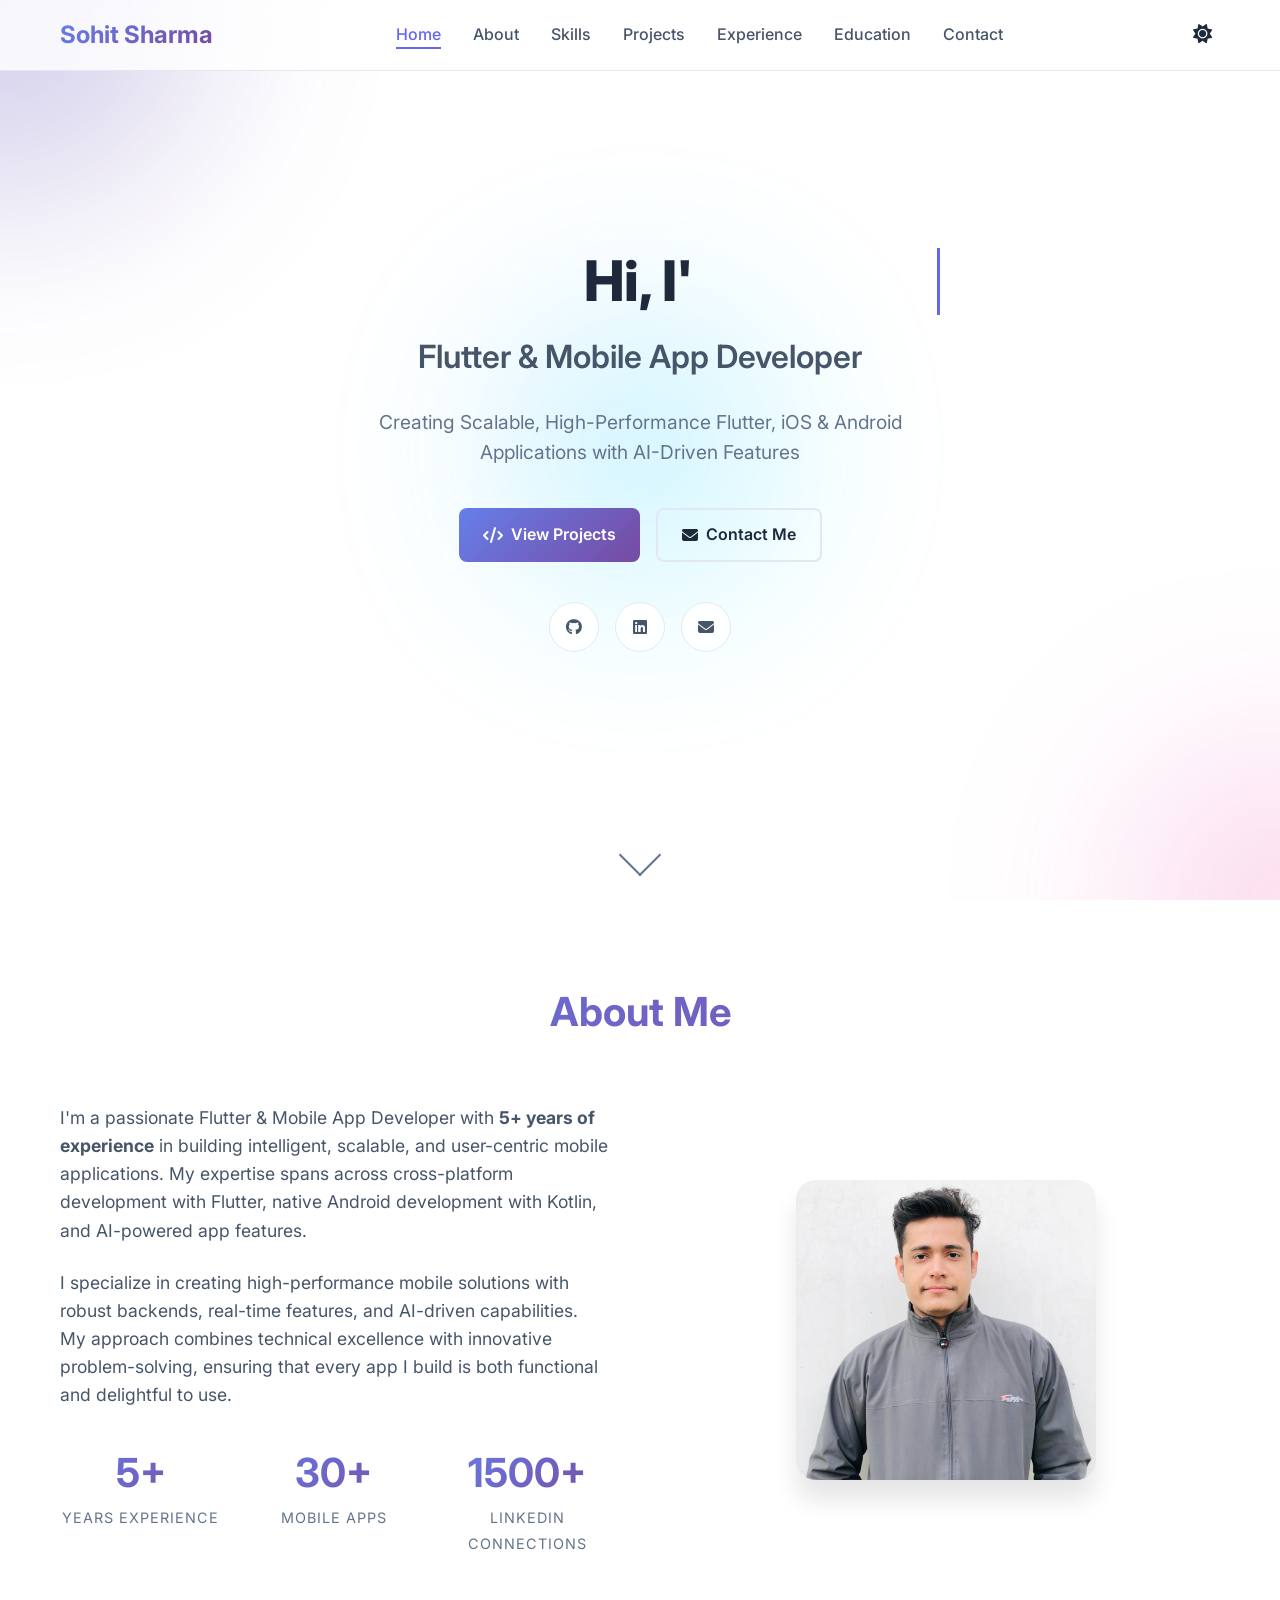
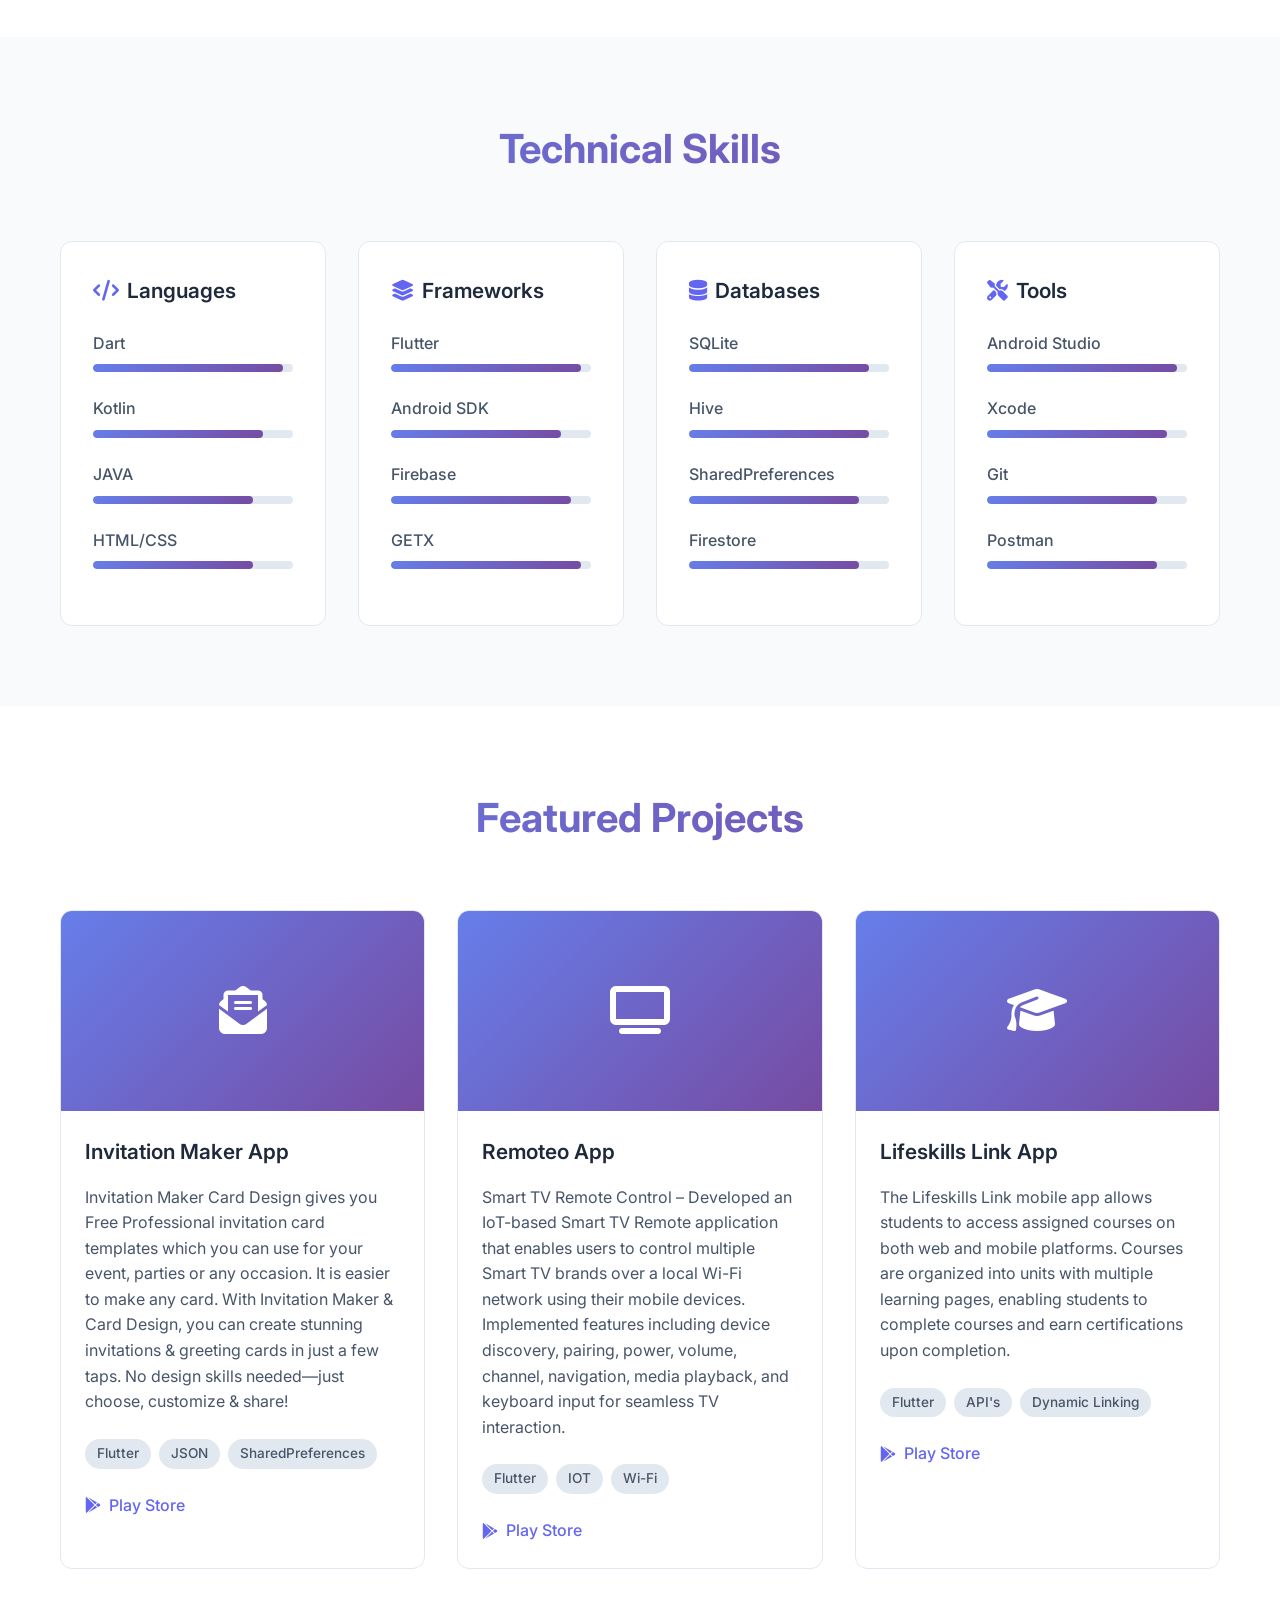
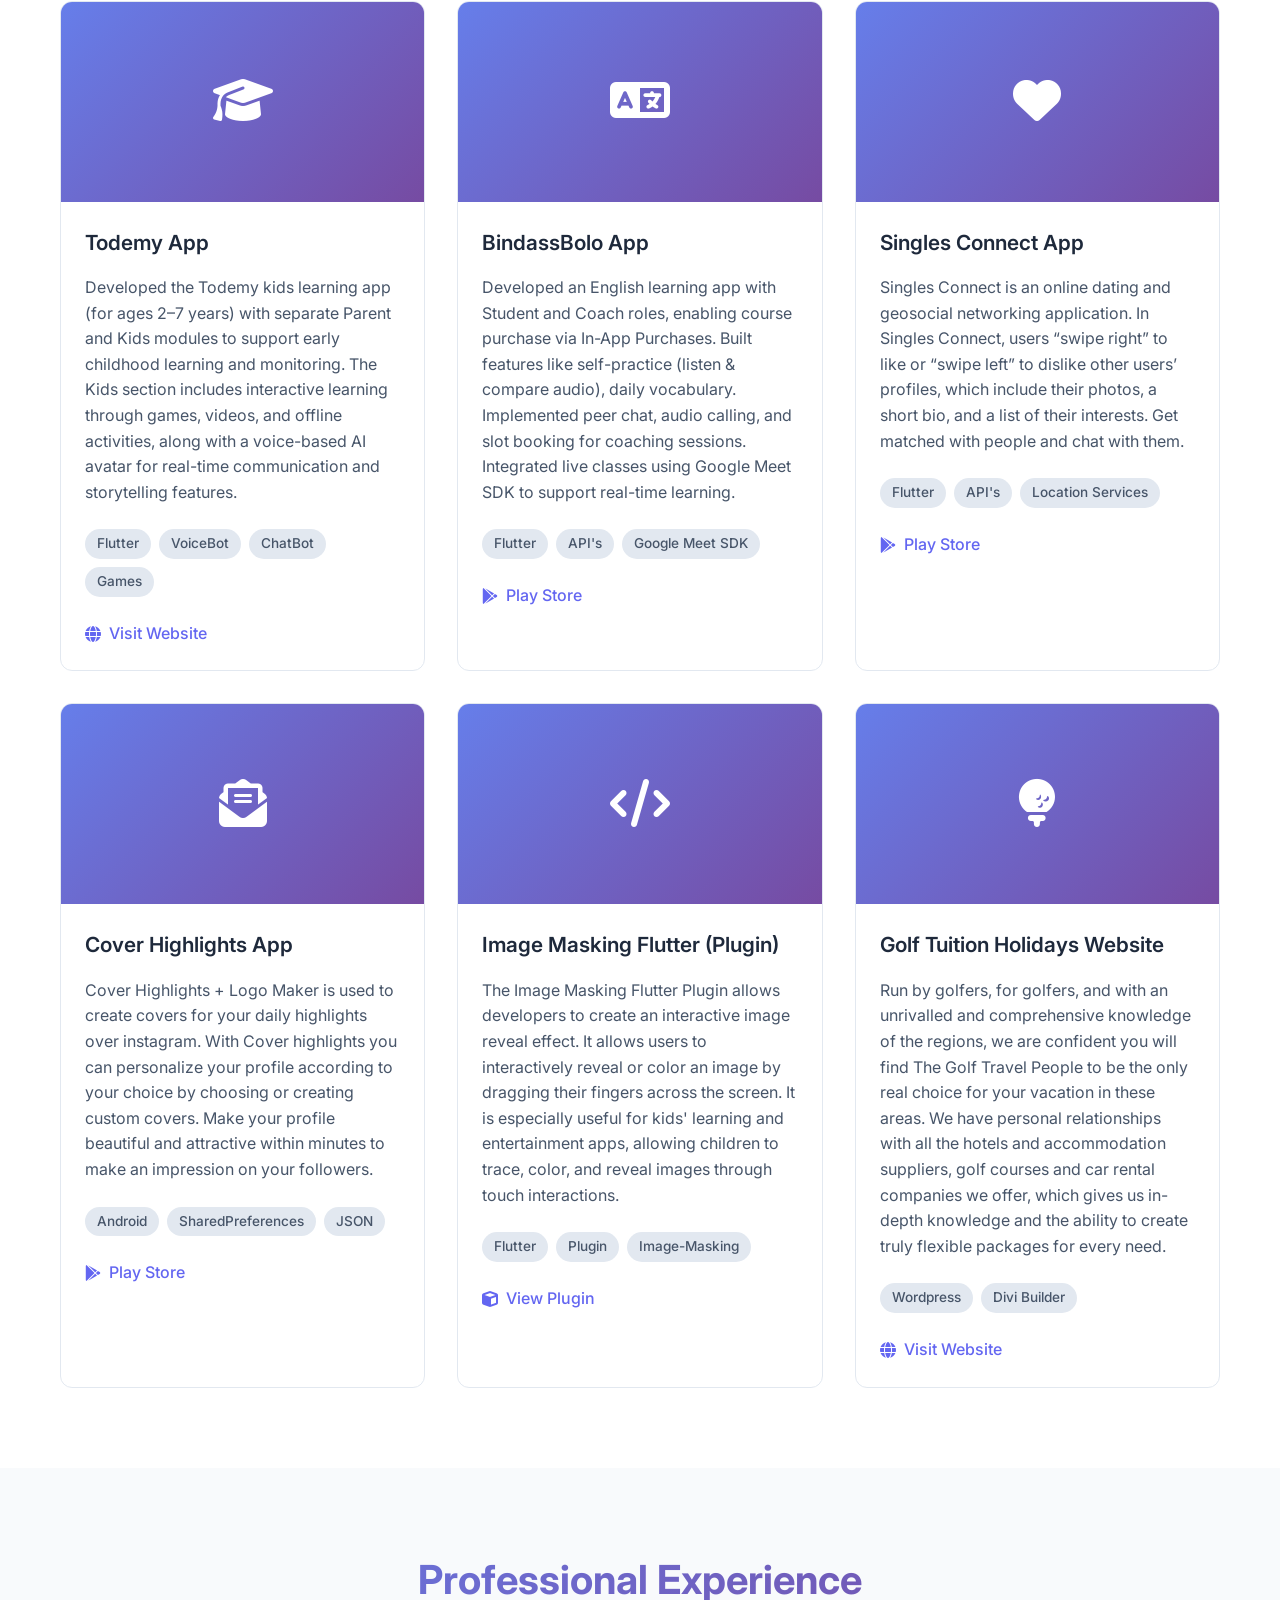
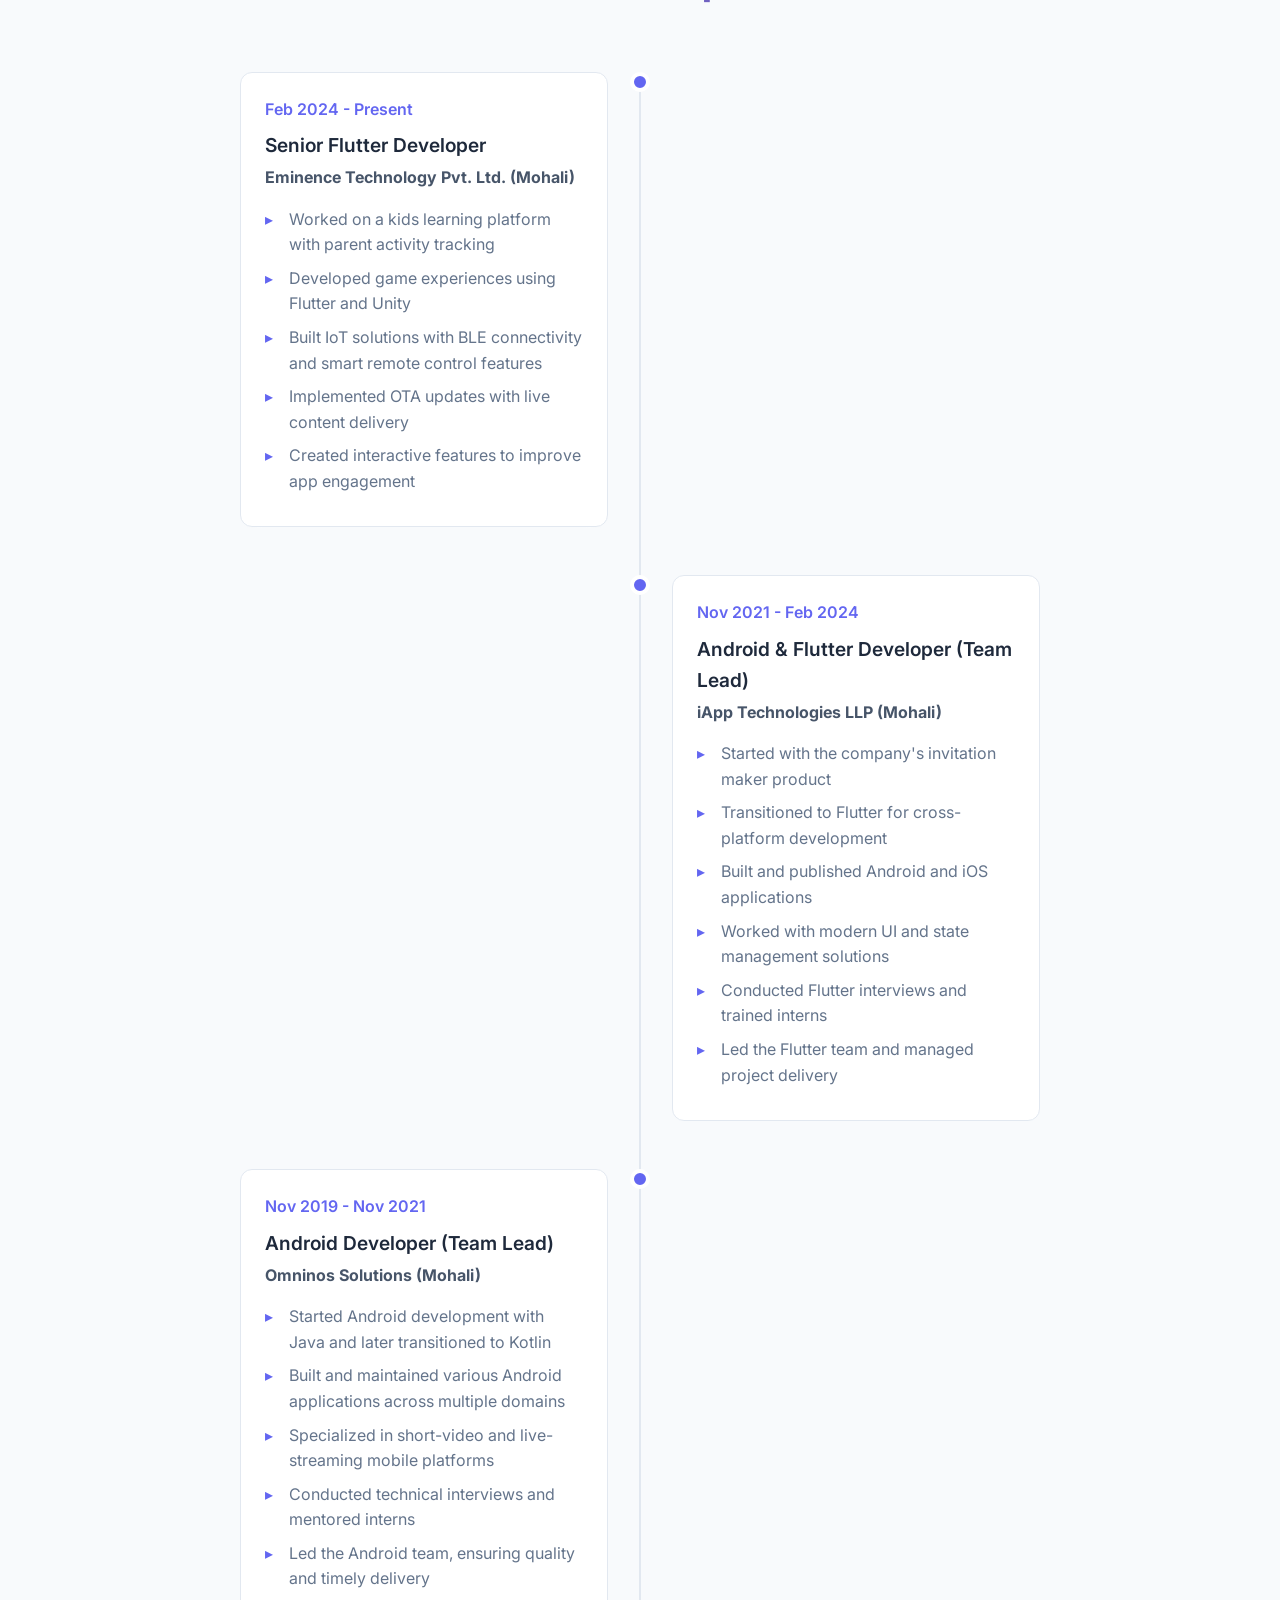
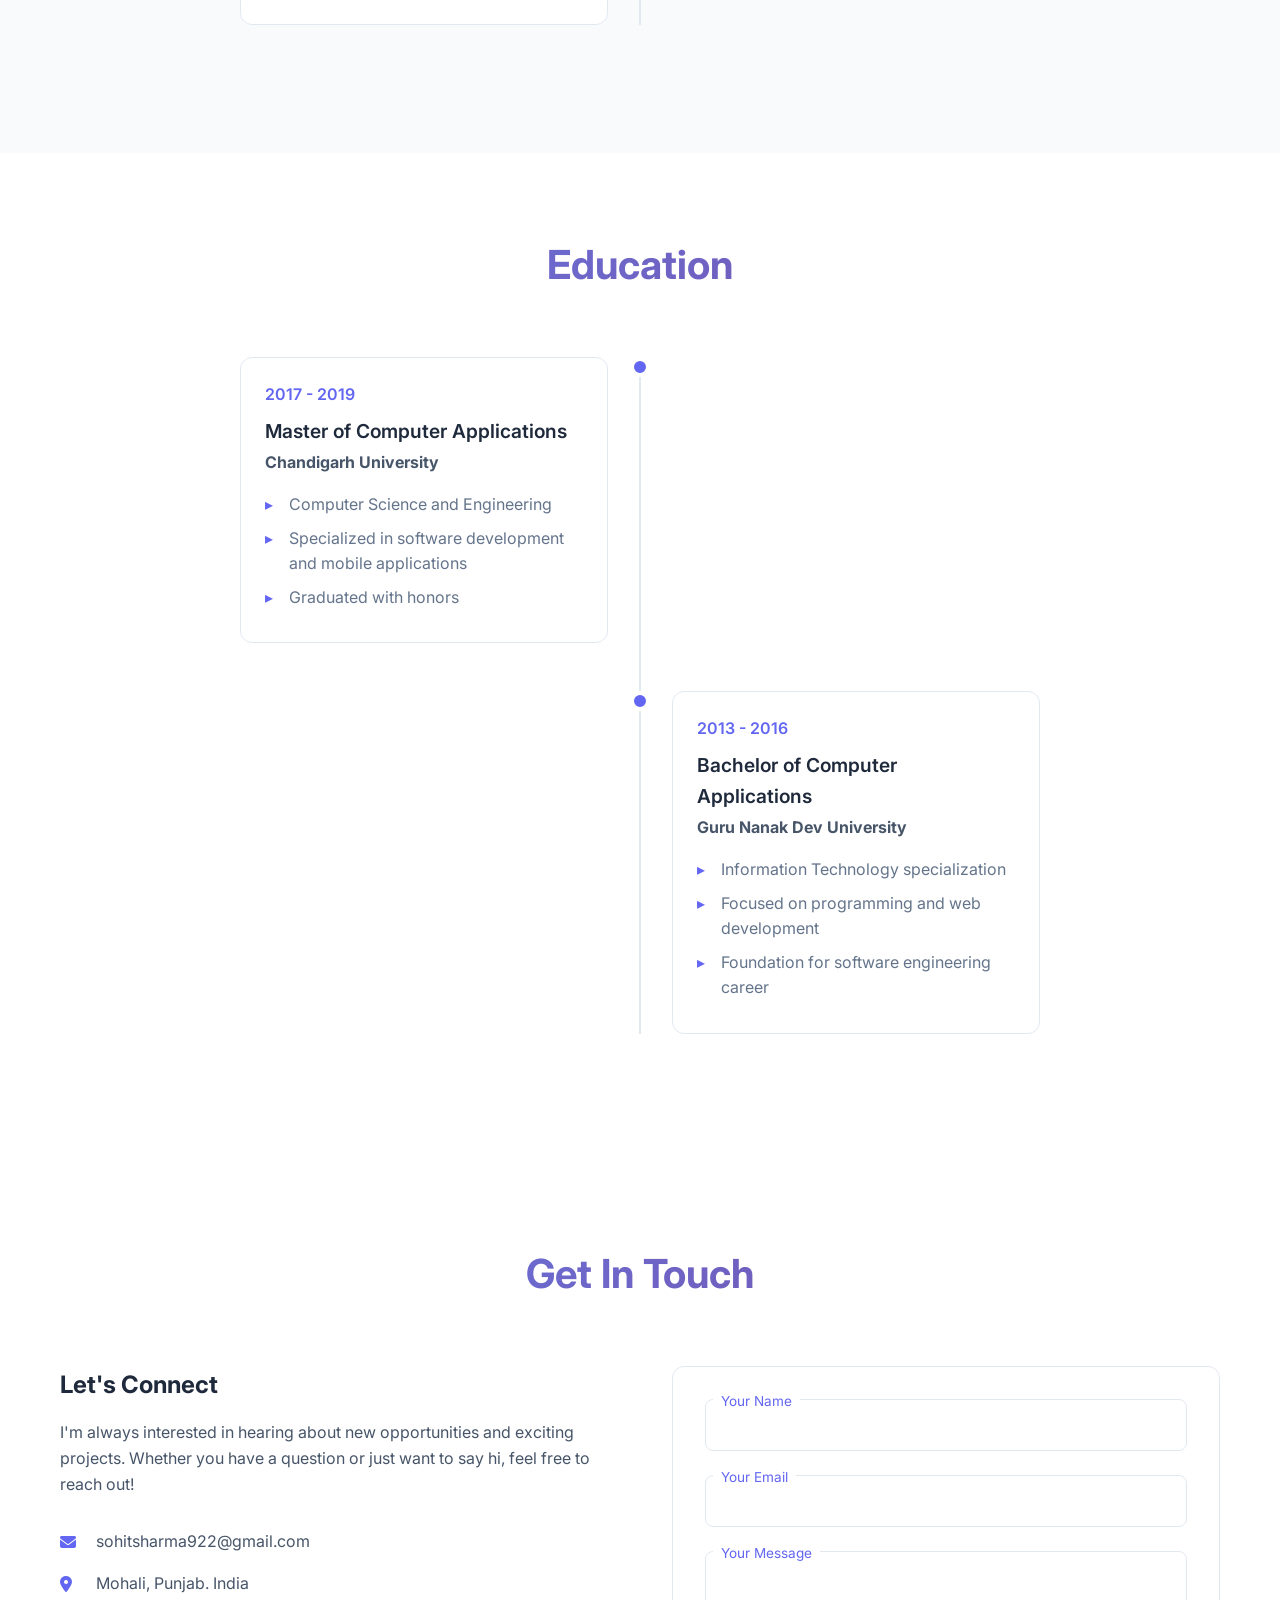
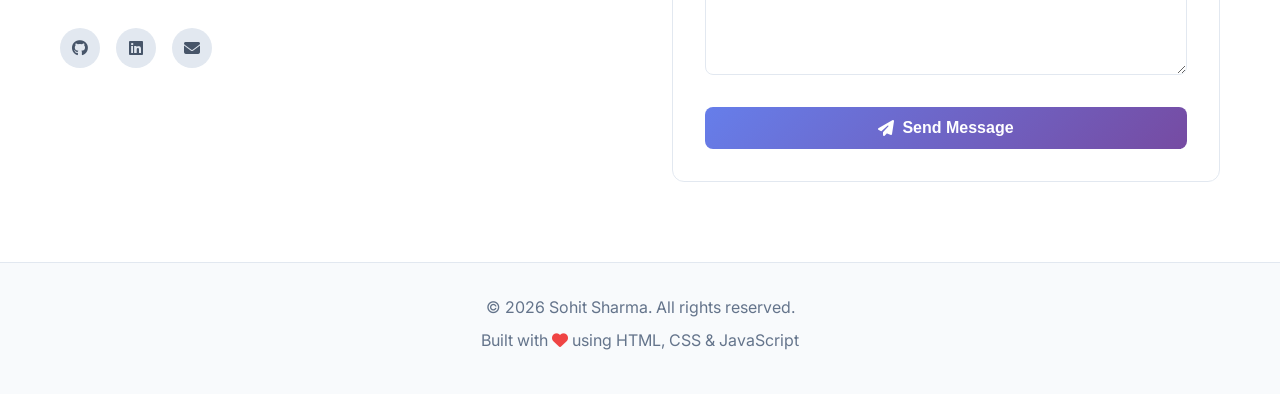
==== commit 590394d1: "added new projects" ====
--- a/index.html
+++ b/index.html
@@ -314,6 +314,115 @@
                 <div class="project-card animate-on-scroll">
                     <div class="project-image">
                         <div class="project-placeholder">
+                            <i class="fas fa-tv"></i>
+                        </div>
+                    </div>
+                    <div class="project-content">
+                        <h3 class="project-title">Remoteo App</h3>
+                        <p class="project-description">
+                            Smart TV Remote Control – Developed an IoT-based Smart TV Remote application that enables
+                            users to control multiple Smart TV brands over a local Wi-Fi network using their mobile
+                            devices. Implemented features including device discovery, pairing, power, volume, channel,
+                            navigation, media playback, and keyboard input for seamless TV interaction.
+                        </p>
+                        <div class="project-tech">
+                            <span class="tech-tag">Flutter</span>
+                            <span class="tech-tag">IOT</span>
+                            <span class="tech-tag">Wi-Fi</span>
+                        </div>
+                        <div class="project-links">
+                            <a href="https://play.google.com/store/apps/details?id=com.remoteo.tv.control&hl=en_IN"
+                                target="_blank" class="project-link">
+                                <i class="fab fa-google-play"></i> Play Store
+                            </a>
+                        </div>
+                    </div>
+                </div>
+
+                 <div class="project-card animate-on-scroll">
+                    <div class="project-image">
+                        <div class="project-placeholder">
+                            <i class="fas fa-graduation-cap"></i>
+                        </div>
+                    </div>
+                    <div class="project-content">
+                        <h3 class="project-title">Lifeskills Link App</h3>
+                        <p class="project-description">
+                            The Lifeskills Link mobile app allows students to access assigned courses on both web and
+                            mobile platforms. Courses are organized into units with multiple learning pages, enabling
+                            students to complete courses and earn certifications upon completion.
+
+
+                        </p>
+                        <div class="project-tech">
+                            <span class="tech-tag">Flutter</span>
+                            <span class="tech-tag">API's</span>
+                            <span class="tech-tag">Dynamic Linking</span>
+                        </div>
+                        <div class="project-links">
+                            <a href="https://play.google.com/store/apps/details?id=com.lifeskillslink" target="_blank"
+                                class="project-link">
+                                <i class="fab fa-google-play"></i> Play Store
+                            </a>
+                        </div>
+                    </div>
+                </div>
+
+                <div class="project-card animate-on-scroll">
+                    <div class="project-image">
+                        <div class="project-placeholder">
+                            <i class="fas fa-graduation-cap"></i>
+                        </div>
+                    </div>
+                    <div class="project-content">
+                        <h3 class="project-title">Todemy App</h3>
+                        <p class="project-description">
+                      Developed the Todemy kids learning app (for ages 2–7 years) with separate Parent and Kids modules to support early childhood learning and monitoring. The Kids section includes interactive learning through games, videos, and offline activities, along with a voice-based AI avatar for real-time communication and storytelling features.
+                        <div class="project-tech">
+                            <span class="tech-tag">Flutter</span>
+                            <span class="tech-tag">VoiceBot</span>
+                            <span class="tech-tag">ChatBot</span>
+                            <span class="tech-tag">Games</span>
+                        </div>
+                        <div class="project-links">
+                            <a href="https://todemy.com/" target="_blank"
+                                class="project-link">
+                                <i class="fas fa-globe"></i> Visit Website
+                            </a>
+                        </div>
+                    </div>
+                </div>
+
+                 <div class="project-card animate-on-scroll">
+                    <div class="project-image">
+                       <div class="project-placeholder">
+    <i class="fas fa-language"></i>
+</div>
+                    </div>
+                    <div class="project-content">
+                        <h3 class="project-title">BindassBolo App</h3>
+                        <p class="project-description">
+                      Developed an English learning app with Student and Coach roles, enabling course purchase via In-App Purchases. Built features like self-practice (listen & compare audio), daily vocabulary. Implemented peer chat, audio calling, and slot booking for coaching sessions. Integrated live classes using Google Meet SDK to support real-time learning. 
+
+                        </p>
+                        <div class="project-tech">
+                            <span class="tech-tag">Flutter</span>
+                            <span class="tech-tag">API's</span>
+                            <span class="tech-tag">Google Meet SDK</span>
+                        </div>
+                        <div class="project-links">
+                            <a href="https://play.google.com/store/apps/details?id=com.bindass.bindassbolo&hl=en_IN" target="_blank"
+                                class="project-link">
+                                <i class="fab fa-google-play"></i> Play Store
+                            </a>
+                        </div>
+                    </div>
+                </div>
+                
+
+                <div class="project-card animate-on-scroll">
+                    <div class="project-image">
+                        <div class="project-placeholder">
                             <i class="fas fa-heart"></i>
                         </div>
                     </div>
@@ -339,35 +448,7 @@
                     </div>
                 </div>
 
-                <div class="project-card animate-on-scroll">
-                    <div class="project-image">
-                        <div class="project-placeholder">
-                            <i class="fas fa-graduation-cap"></i>
-                        </div>
-                    </div>
-                    <div class="project-content">
-                        <h3 class="project-title">Lifeskills Link App</h3>
-                        <p class="project-description">
-                            The Lifeskills Link mobile app allows students to access assigned courses on both web and
-                            mobile platforms. Courses are organized into units with multiple learning pages, enabling
-                            students to complete courses and earn certifications upon completion.
-
-
-                        </p>
-                        <div class="project-tech">
-                            <span class="tech-tag">Flutter</span>
-                            <span class="tech-tag">API's</span>
-                            <span class="tech-tag">Dynamic Linking</span>
-                        </div>
-                        <div class="project-links">
-                            <a href="https://play.google.com/store/apps/details?id=com.lifeskillslink" target="_blank"
-                                class="project-link">
-                                <i class="fab fa-google-play"></i> Play Store
-                            </a>
-                        </div>
-                    </div>
-                </div>
-
+            
                 <div class="project-card animate-on-scroll">
                     <div class="project-image">
                         <div class="project-placeholder">
@@ -397,6 +478,34 @@
                 </div>
 
                 <div class="project-card animate-on-scroll">
+                    <div class="project-image">
+                        <div class="project-placeholder">
+                            <i class="fas fa-code"></i>
+                        </div>
+                    </div>
+                    <div class="project-content">
+                        <h3 class="project-title">Image Masking Flutter (Plugin)</h3>
+                        <p class="project-description">
+                            The Image Masking Flutter Plugin allows developers to create an interactive image reveal
+                            effect. It allows users to interactively reveal or color an image by dragging their fingers
+                            across the screen. It is especially useful for kids' learning and entertainment apps,
+                            allowing children to trace, color, and reveal images through touch interactions.
+                        </p>
+                        <div class="project-tech">
+                            <span class="tech-tag">Flutter</span>
+                            <span class="tech-tag">Plugin</span>
+                            <span class="tech-tag">Image-Masking</span>
+                        </div>
+                        <div class="project-links">
+                            <a href="https://pub.dev/packages/image_masking_flutter" target="_blank"
+                                class="project-link">
+                                <i class="fas fa-cube"></i> View Plugin
+                            </a>
+                        </div>
+                    </div>
+                </div>
+
+                 <div class="project-card animate-on-scroll">
                     <div class="project-image">
                         <div class="project-placeholder">
                             <i class="fas fa-golf-ball"></i>
@@ -423,31 +532,6 @@
                     </div>
                 </div>
 
-
-                <div class="project-card animate-on-scroll">
-                    <div class="project-image">
-                        <div class="project-placeholder">
-                            <i class="fas fa-code"></i>
-                        </div>
-                    </div>
-                    <div class="project-content">
-                        <h3 class="project-title">Image Masking Flutter (Plugin)</h3>
-                        <p class="project-description">
-                            The Image Masking Flutter Plugin allows developers to create an interactive image reveal effect. It allows users to interactively reveal or color an image by dragging their fingers across the screen. It is especially useful for kids' learning and entertainment apps, allowing children to trace, color, and reveal images through touch interactions.
-                        </p>
-                        <div class="project-tech">
-                            <span class="tech-tag">Flutter</span>
-                            <span class="tech-tag">Plugin</span>
-                            <span class="tech-tag">Image-Masking</span>
-                        </div>
-                       <div class="project-links">
-    <a href="https://pub.dev/packages/image_masking_flutter"
-        target="_blank" class="project-link">
-        <i class="fas fa-cube"></i> View Plugin
-    </a>
-</div>
-                    </div>
-                </div>
 
 
             </div>
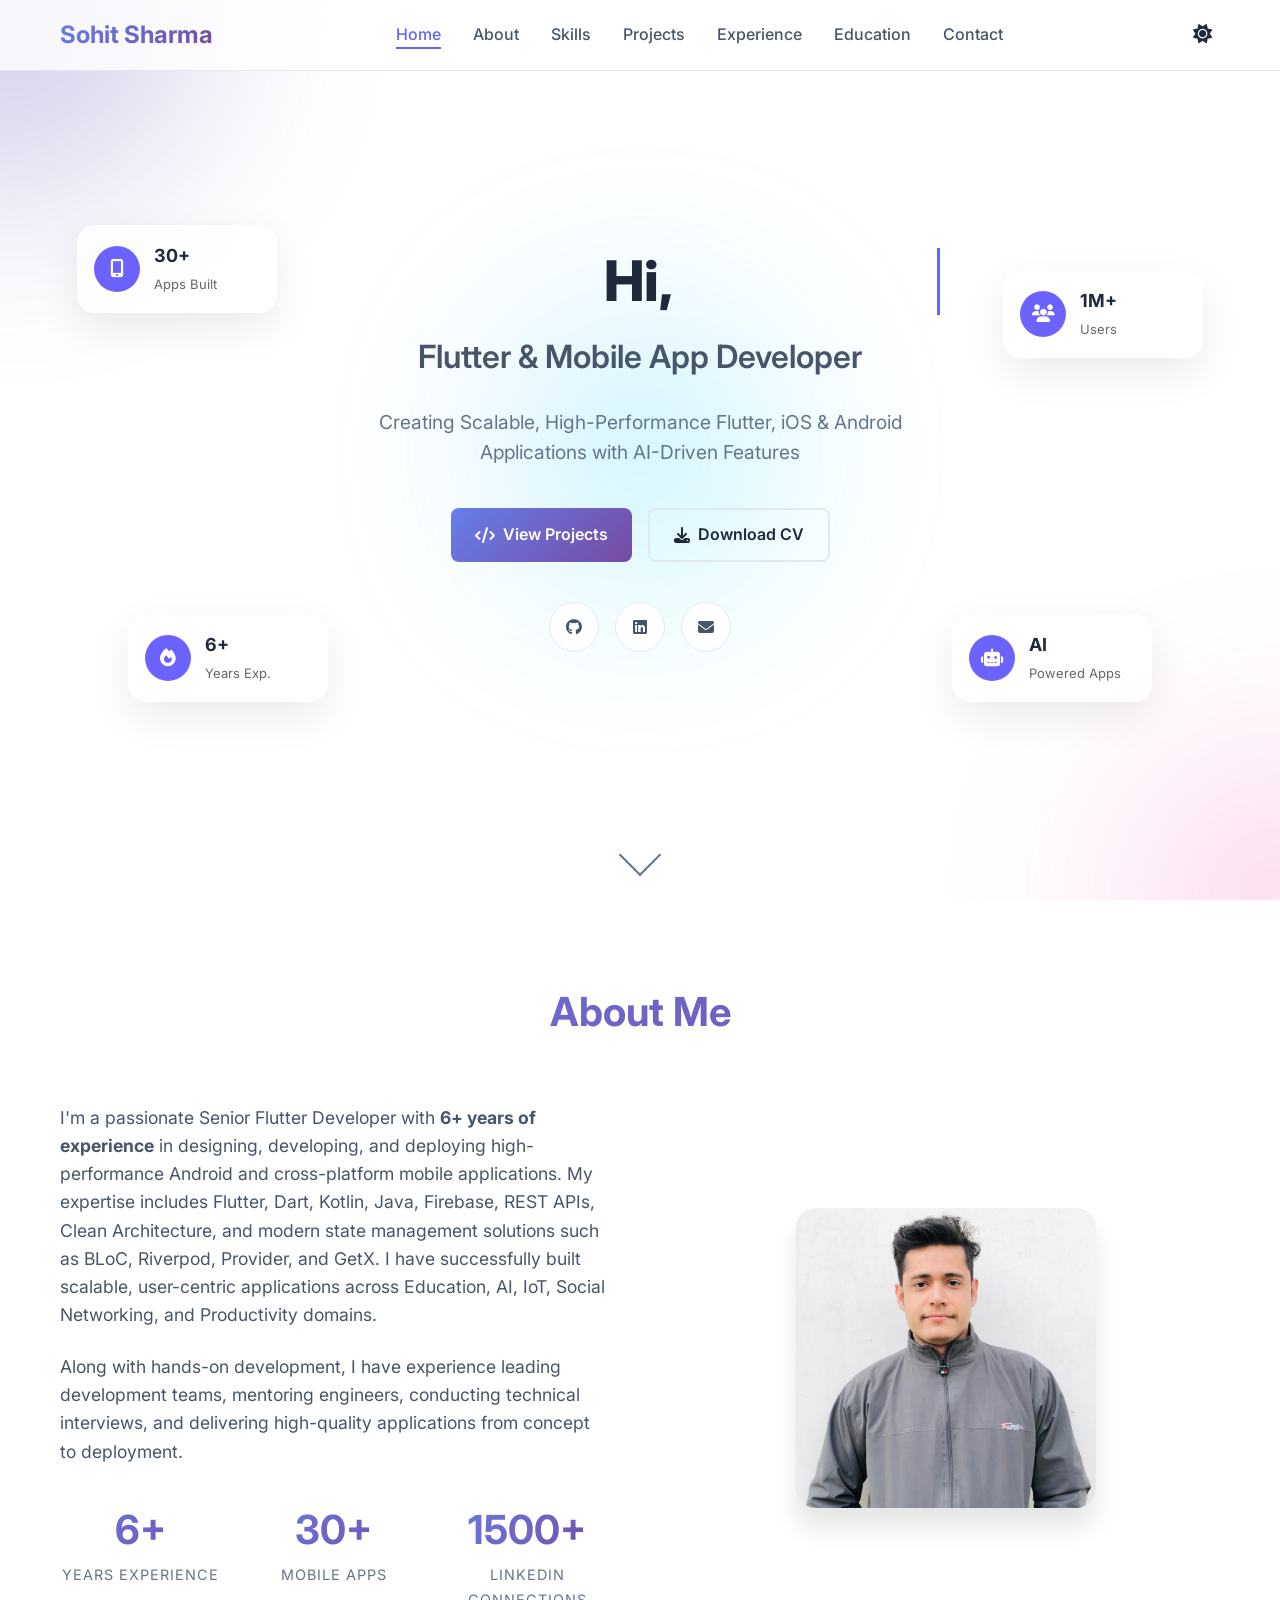
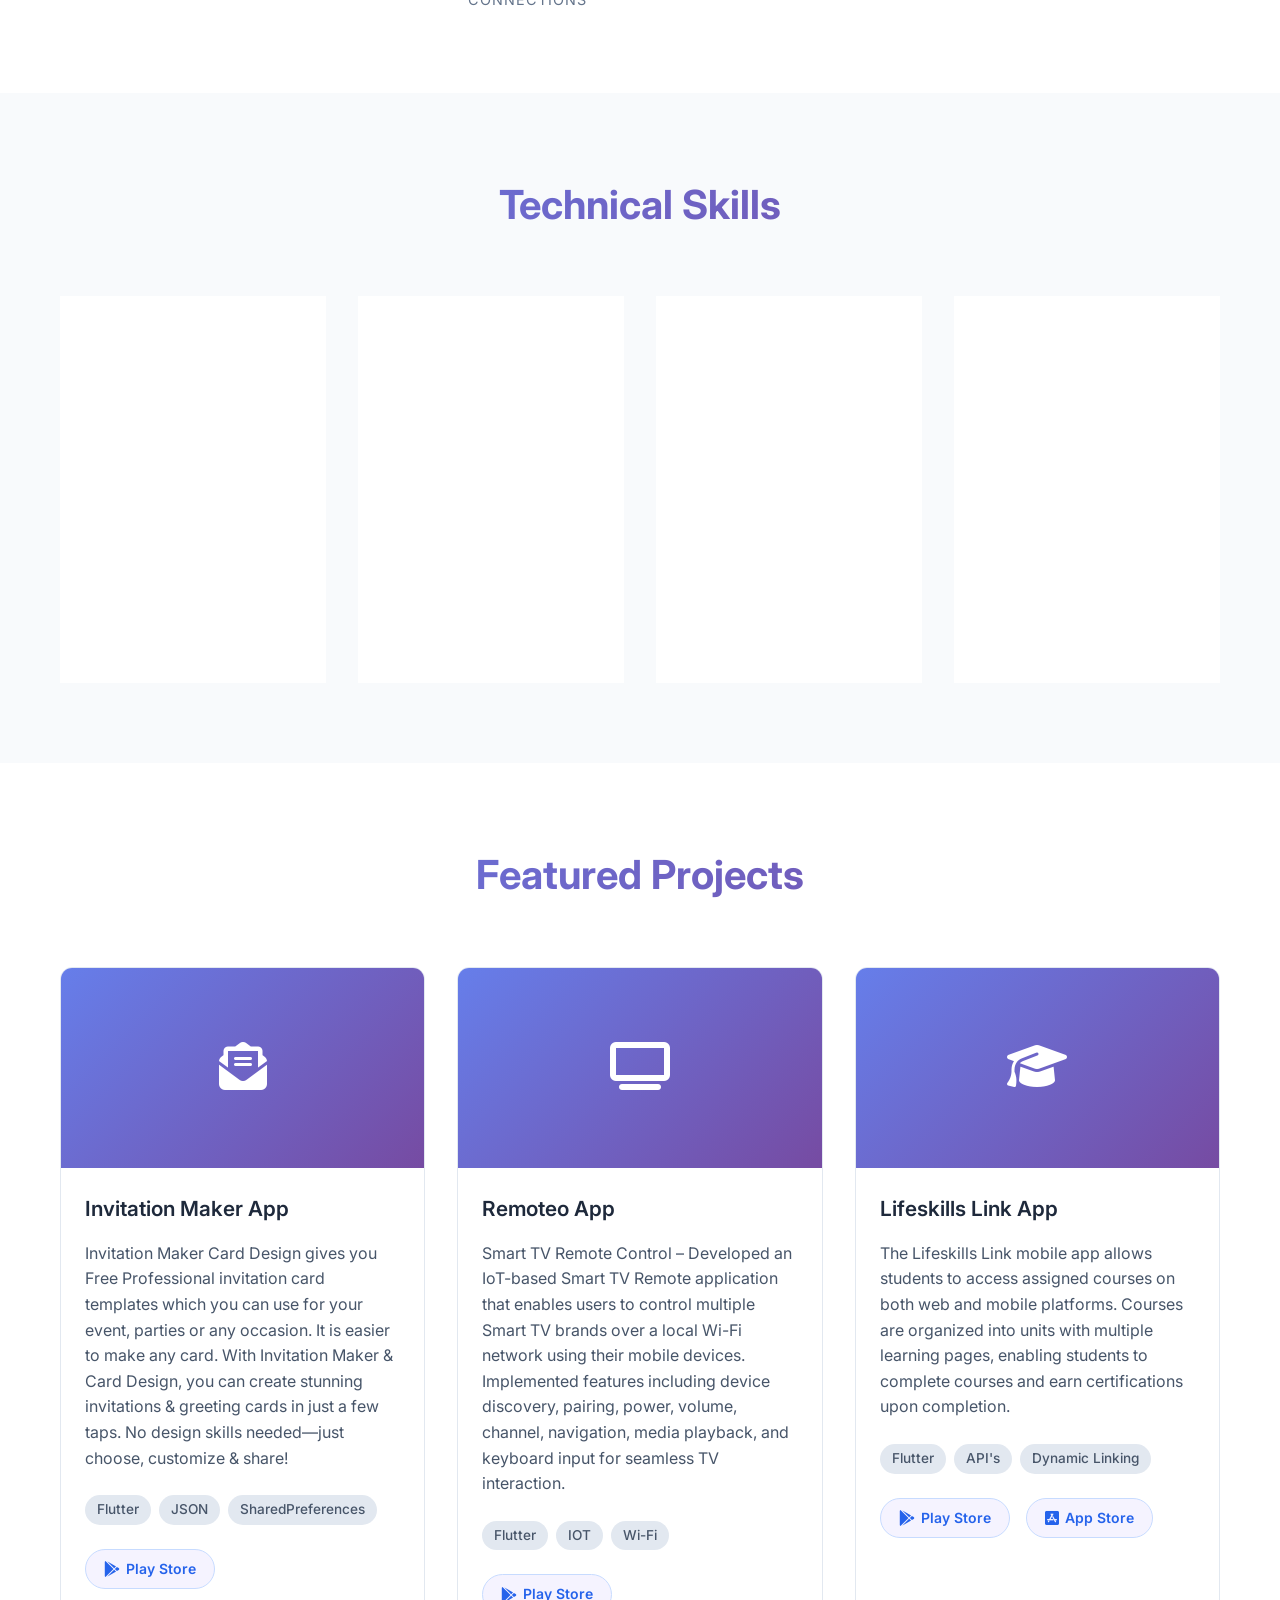
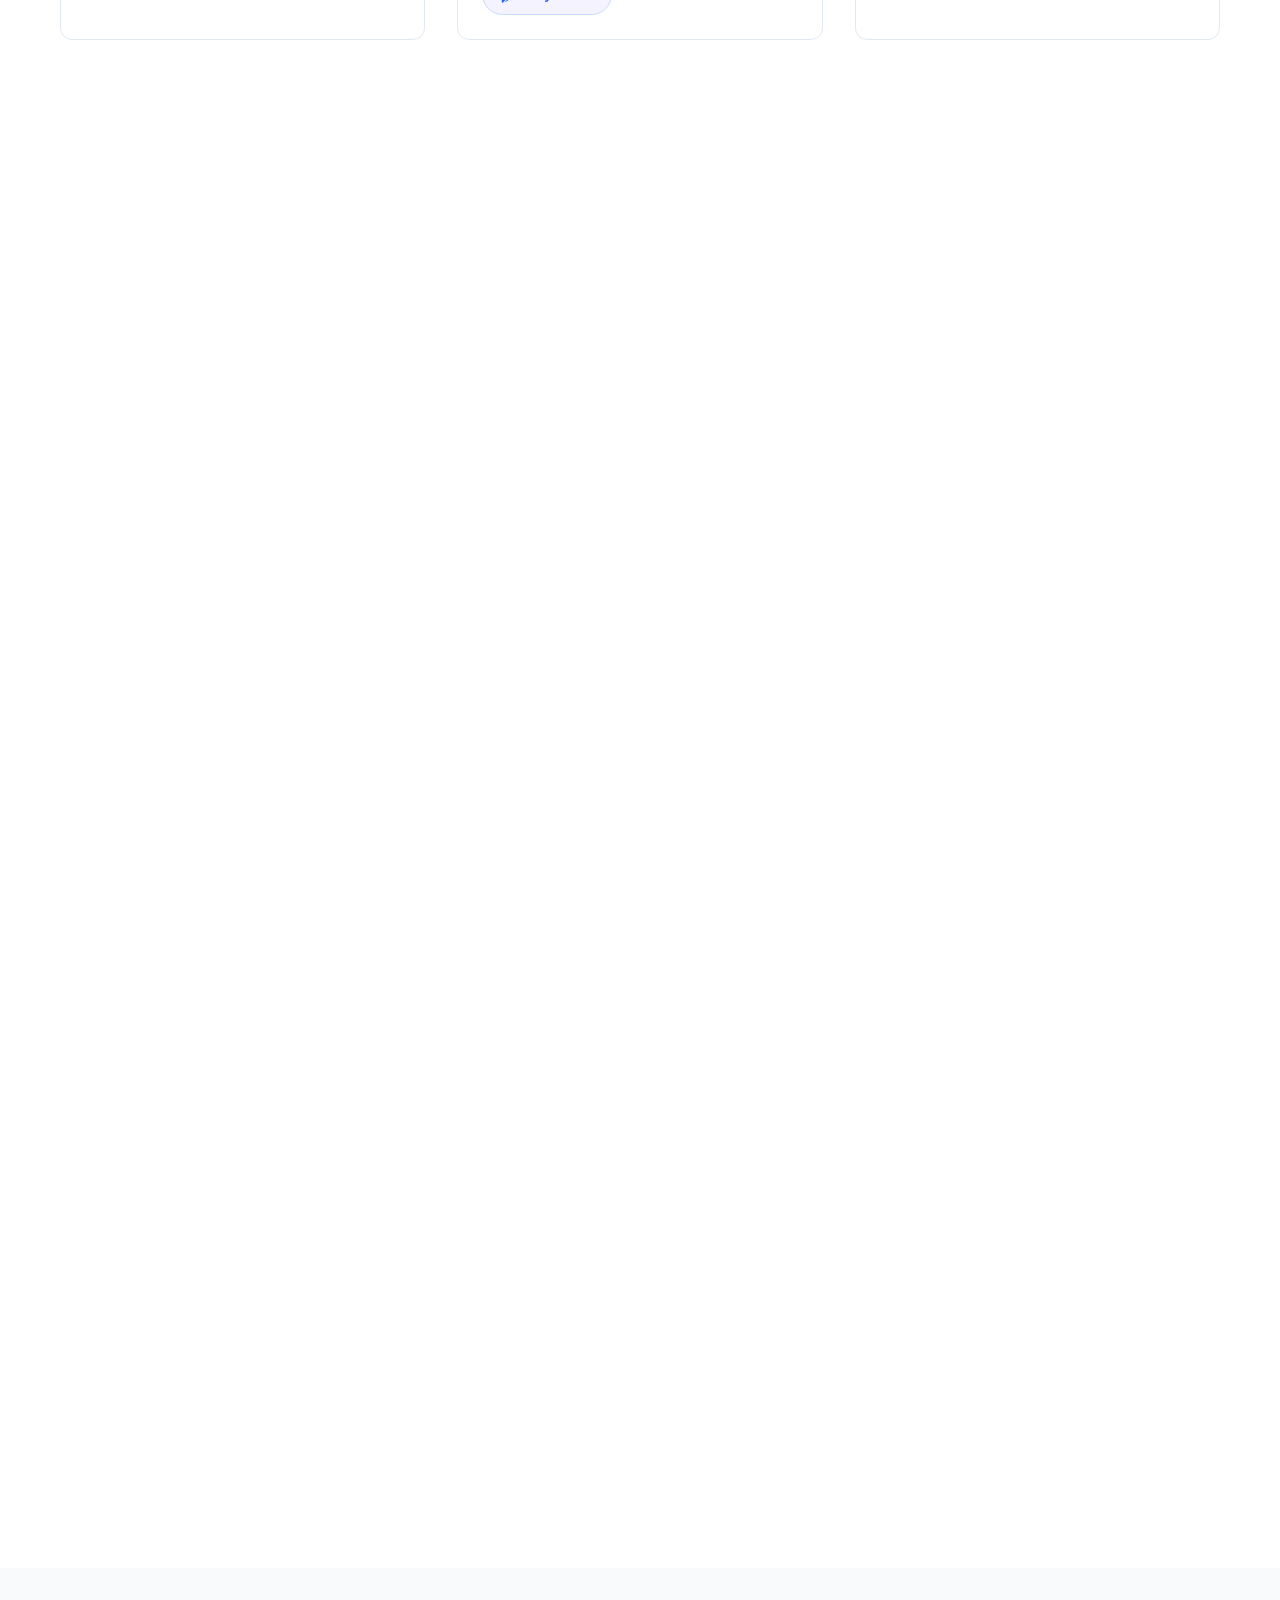
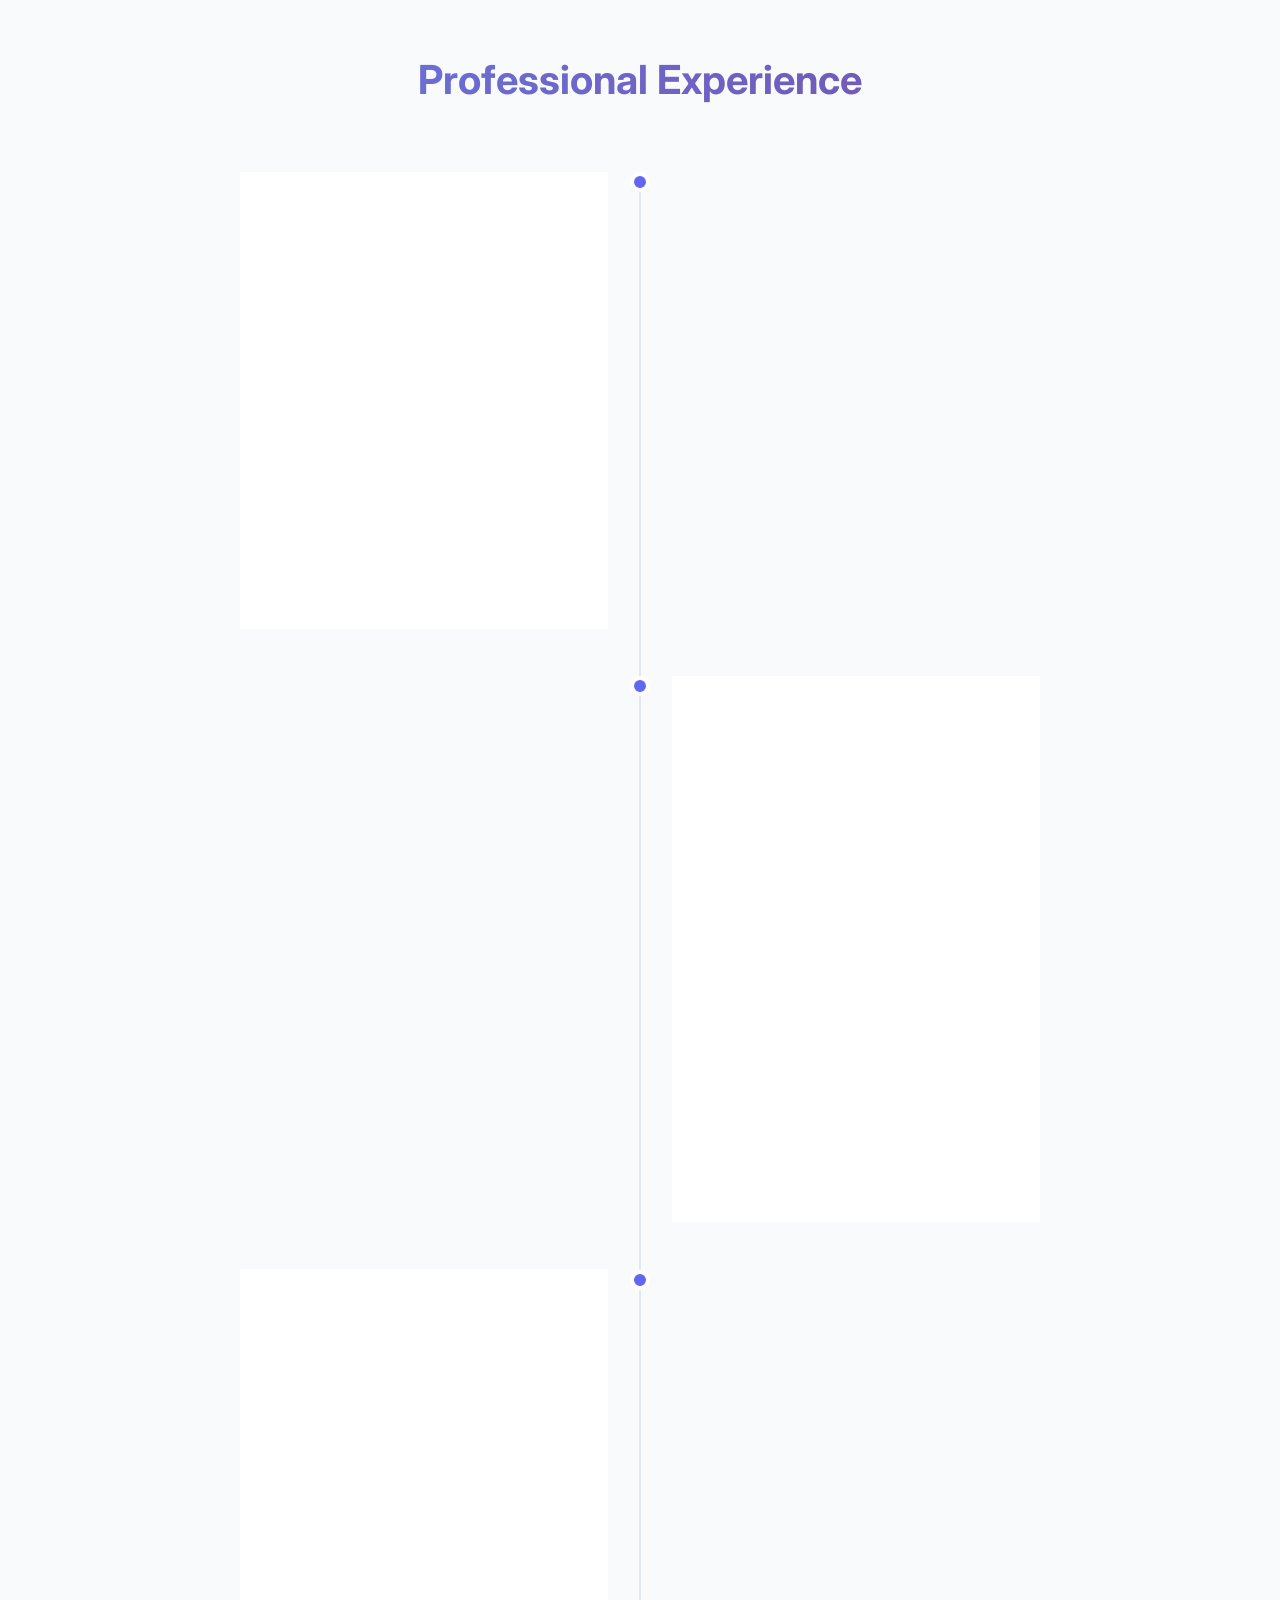
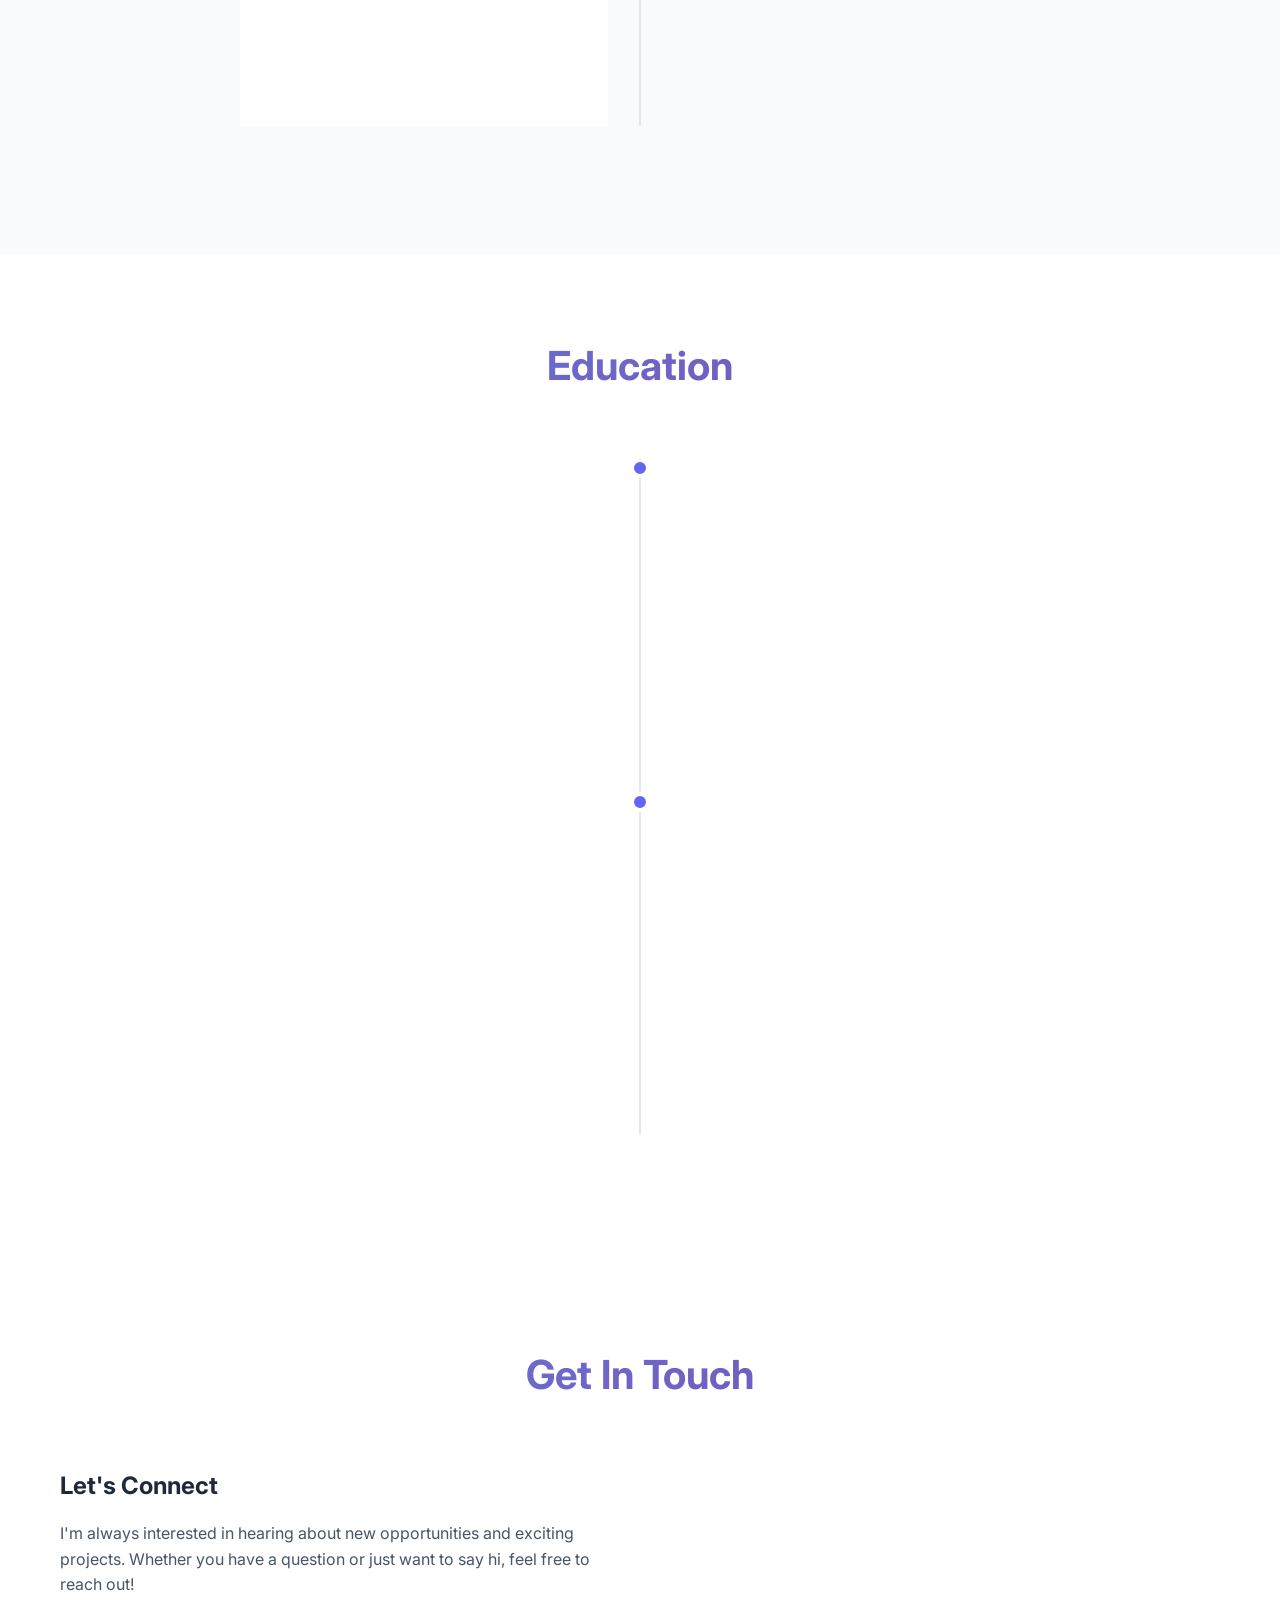
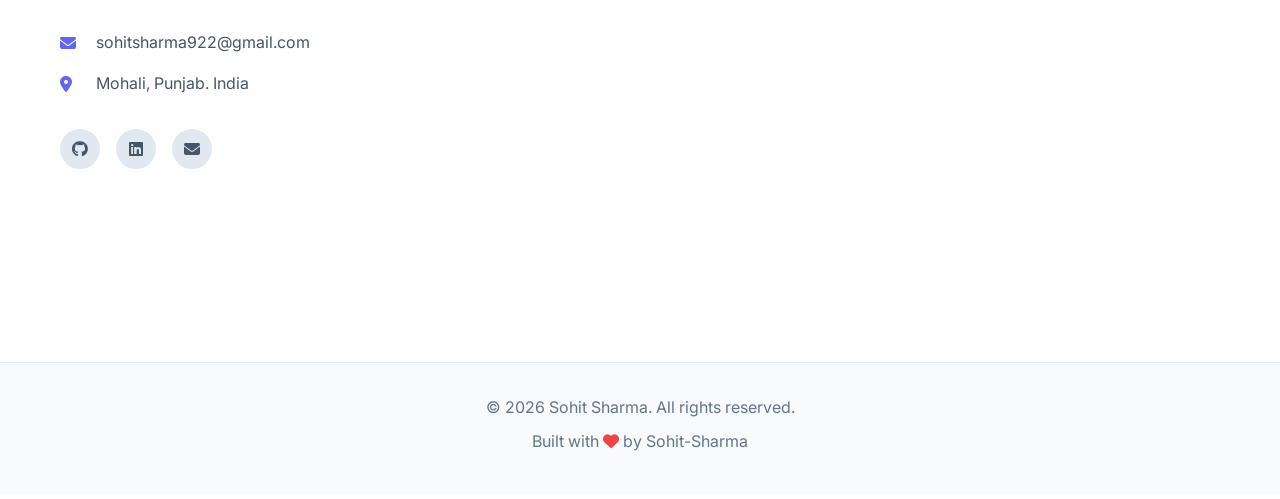
==== commit 6deff9c6: "updated design and content" ====
--- a/index.html
+++ b/index.html
@@ -57,10 +57,43 @@
     <!-- Hero Section -->
     <section id="home" class="hero">
         <div class="hero-background">
+            
             <div class="gradient-sphere"></div>
             <div class="gradient-sphere"></div>
             <div class="gradient-sphere"></div>
         </div>
+        <!-- Floating Cards -->
+<div class="floating-card card-left-1">
+    <i class="fas fa-mobile-alt"></i>
+    <div>
+        <h4>30+</h4>
+        <span>Apps Built</span>
+    </div>
+</div>
+
+<div class="floating-card card-left-2">
+    <i class="fas fa-fire"></i>
+    <div>
+        <h4>6+</h4>
+        <span>Years Exp.</span>
+    </div>
+</div>
+
+<div class="floating-card card-right-1">
+    <i class="fas fa-users"></i>
+    <div>
+        <h4>1M+</h4>
+        <span>Users</span>
+    </div>
+</div>
+
+<div class="floating-card card-right-2">
+    <i class="fas fa-robot"></i>
+    <div>
+        <h4>AI</h4>
+        <span>Powered Apps</span>
+    </div>
+</div>
         <div class="hero-content">
             <h1 class="hero-title animate-fade-in">
                 Hi, I'm <span class="highlight">Sohit Sharma</span>
@@ -75,9 +108,12 @@
                 <a href="#projects" class="btn btn-primary">
                     <i class="fas fa-code"></i> View Projects
                 </a>
-                <a href="#contact" class="btn btn-secondary">
+                <a href="assets/images/cv.pdf" download class="btn btn-secondary">
+                    <i class="fas fa-download"></i> Download CV
+                </a>
+                <!-- <a href="#contact" class="btn btn-secondary">
                     <i class="fas fa-envelope"></i> Contact Me
-                </a>
+                </a> -->
             </div>
             <div class="hero-social animate-fade-in animate-delay-4">
                 <a href="https://github.com/Sohit-Sharma" target="_blank" class="social-link" aria-label="GitHub">
@@ -87,7 +123,7 @@
                     aria-label="LinkedIn">
                     <i class="fab fa-linkedin"></i>
                 </a>
-                <a href="mailto:sohitsharma922@gmail.com" class="social-link" aria-label="Email">
+                <a href="#contact" class="social-link" aria-label="Email">
                     <i class="fas fa-envelope"></i>
                 </a>
             </div>
@@ -104,22 +140,21 @@
             <div class="about-content">
                 <div class="about-text animate-on-scroll">
                     <p>
-                        I'm a passionate Flutter & Mobile App Developer with <strong>5+ years of experience</strong> in
-                        building
-                        intelligent, scalable, and user-centric mobile applications. My expertise spans across
-                        cross-platform development
-                        with Flutter, native Android development with Kotlin, and AI-powered app features.
+                        I'm a passionate Senior Flutter Developer with <strong>6+ years of experience</strong> in
+                        designing, developing, and deploying high-performance Android and cross-platform mobile
+                        applications. My expertise includes Flutter, Dart, Kotlin, Java, Firebase, REST APIs, Clean
+                        Architecture, and modern state management solutions such as BLoC, Riverpod, Provider, and GetX.
+                        I have successfully built scalable, user-centric applications across Education, AI, IoT, Social
+                        Networking, and Productivity domains.
                     </p>
+
                     <p>
-                        I specialize in creating high-performance mobile solutions with robust backends, real-time
-                        features,
-                        and AI-driven capabilities. My approach combines technical excellence with innovative
-                        problem-solving,
-                        ensuring that every app I build is both functional and delightful to use.
-                    </p>
+                        Along with hands-on
+                        development, I have experience leading development teams, mentoring engineers, conducting
+                        technical interviews, and delivering high-quality applications from concept to deployment.
                     <div class="about-stats">
                         <div class="stat-item">
-                            <span class="stat-number">5+</span>
+                            <span class="stat-number">6+</span>
                             <span class="stat-label">Years Experience</span>
                         </div>
                         <div class="stat-item">
@@ -165,13 +200,13 @@
                             </div>
                         </div>
                         <div class="skill-item">
-                            <span class="skill-name">JAVA</span>
-                            <div class="skill-bar">
-                                <div class="skill-progress" data-progress="80"></div>
-                            </div>
-                        </div>
-                        <div class="skill-item">
-                            <span class="skill-name">HTML/CSS</span>
+                            <span class="skill-name">Java</span>
+                            <div class="skill-bar">
+                                <div class="skill-progress" data-progress="90"></div>
+                            </div>
+                        </div>
+                        <div class="skill-item">
+                            <span class="skill-name">Python</span>
                             <div class="skill-bar">
                                 <div class="skill-progress" data-progress="80"></div>
                             </div>
@@ -181,7 +216,7 @@
 
                 <div class="skill-category animate-on-scroll">
                     <h3 class="category-title">
-                        <i class="fas fa-layer-group"></i> Frameworks
+                        <i class="fas fa-layer-group"></i> Tech Stack
                     </h3>
                     <div class="skills-list">
                         <div class="skill-item">
@@ -191,19 +226,19 @@
                             </div>
                         </div>
                         <div class="skill-item">
-                            <span class="skill-name">Android SDK</span>
-                            <div class="skill-bar">
-                                <div class="skill-progress" data-progress="85"></div>
+                            <span class="skill-name">Android</span>
+                            <div class="skill-bar">
+                                <div class="skill-progress" data-progress="95"></div>
+                            </div>
+                        </div>
+                        <div class="skill-item">
+                            <span class="skill-name">iOS</span>
+                            <div class="skill-bar">
+                                <div class="skill-progress" data-progress="90"></div>
                             </div>
                         </div>
                         <div class="skill-item">
                             <span class="skill-name">Firebase</span>
-                            <div class="skill-bar">
-                                <div class="skill-progress" data-progress="90"></div>
-                            </div>
-                        </div>
-                        <div class="skill-item">
-                            <span class="skill-name">GETX</span>
                             <div class="skill-bar">
                                 <div class="skill-progress" data-progress="95"></div>
                             </div>
@@ -213,31 +248,31 @@
 
                 <div class="skill-category animate-on-scroll">
                     <h3 class="category-title">
-                        <i class="fas fa-database"></i> Databases
+                        <i class="fas fa-database"></i> Architecture
                     </h3>
                     <div class="skills-list">
                         <div class="skill-item">
-                            <span class="skill-name">SQLite</span>
+                            <span class="skill-name">GetX</span>
+                            <div class="skill-bar">
+                                <div class="skill-progress" data-progress="95"></div>
+                            </div>
+                        </div>
+                        <div class="skill-item">
+                            <span class="skill-name">Provider</span>
+                            <div class="skill-bar">
+                                <div class="skill-progress" data-progress="95"></div>
+                            </div>
+                        </div>
+                        <div class="skill-item">
+                            <span class="skill-name">Riverpod</span>
                             <div class="skill-bar">
                                 <div class="skill-progress" data-progress="90"></div>
                             </div>
                         </div>
                         <div class="skill-item">
-                            <span class="skill-name">Hive</span>
+                            <span class="skill-name">BLoC</span>
                             <div class="skill-bar">
                                 <div class="skill-progress" data-progress="90"></div>
-                            </div>
-                        </div>
-                        <div class="skill-item">
-                            <span class="skill-name">SharedPreferences</span>
-                            <div class="skill-bar">
-                                <div class="skill-progress" data-progress="85"></div>
-                            </div>
-                        </div>
-                        <div class="skill-item">
-                            <span class="skill-name">Firestore</span>
-                            <div class="skill-bar">
-                                <div class="skill-progress" data-progress="85"></div>
                             </div>
                         </div>
                     </div>
@@ -261,15 +296,15 @@
                             </div>
                         </div>
                         <div class="skill-item">
-                            <span class="skill-name">Git</span>
-                            <div class="skill-bar">
-                                <div class="skill-progress" data-progress="85"></div>
-                            </div>
-                        </div>
-                        <div class="skill-item">
-                            <span class="skill-name">Postman</span>
-                            <div class="skill-bar">
-                                <div class="skill-progress" data-progress="85"></div>
+                            <span class="skill-name">VsCode</span>
+                            <div class="skill-bar">
+                                <div class="skill-progress" data-progress="90"></div>
+                            </div>
+                        </div>
+                        <div class="skill-item">
+                            <span class="skill-name">Cursor + Antigravity</span>
+                            <div class="skill-bar">
+                                <div class="skill-progress" data-progress="90"></div>
                             </div>
                         </div>
                     </div>
@@ -304,10 +339,13 @@
                         </div>
                         <div class="project-links">
                             <a href="https://play.google.com/store/apps/details?id=com.textArtApp" target="_blank"
-                                class="project-link">
-                                <i class="fab fa-google-play"></i> Play Store
-                            </a>
-                        </div>
+                                class="project-btn">
+                                <i class="fab fa-google-play"></i>
+                                Play Store
+                            </a>
+
+                        </div>
+
                     </div>
                 </div>
 
@@ -332,14 +370,14 @@
                         </div>
                         <div class="project-links">
                             <a href="https://play.google.com/store/apps/details?id=com.remoteo.tv.control&hl=en_IN"
-                                target="_blank" class="project-link">
+                                target="_blank" class="project-btn">
                                 <i class="fab fa-google-play"></i> Play Store
                             </a>
                         </div>
                     </div>
                 </div>
 
-                 <div class="project-card animate-on-scroll">
+                <div class="project-card animate-on-scroll">
                     <div class="project-image">
                         <div class="project-placeholder">
                             <i class="fas fa-graduation-cap"></i>
@@ -361,9 +399,14 @@
                         </div>
                         <div class="project-links">
                             <a href="https://play.google.com/store/apps/details?id=com.lifeskillslink" target="_blank"
-                                class="project-link">
+                                class="project-btn">
                                 <i class="fab fa-google-play"></i> Play Store
                             </a>
+                            <a href="https://apps.apple.com/us/app/lifeskills-link/id6478844930" target="_blank"
+                                class="project-btn">
+                                <i class="fab fa-app-store-ios"></i>
+                                App Store
+                            </a>
                         </div>
                     </div>
                 </div>
@@ -377,7 +420,10 @@
                     <div class="project-content">
                         <h3 class="project-title">Todemy App</h3>
                         <p class="project-description">
-                      Developed the Todemy kids learning app (for ages 2–7 years) with separate Parent and Kids modules to support early childhood learning and monitoring. The Kids section includes interactive learning through games, videos, and offline activities, along with a voice-based AI avatar for real-time communication and storytelling features.
+                            Developed the Todemy kids learning app (for ages 2–7 years) with separate Parent and Kids
+                            modules to support early childhood learning and monitoring. The Kids section includes
+                            interactive learning through games, videos, and offline activities, along with a voice-based
+                            AI avatar for real-time communication and storytelling features.
                         <div class="project-tech">
                             <span class="tech-tag">Flutter</span>
                             <span class="tech-tag">VoiceBot</span>
@@ -385,24 +431,26 @@
                             <span class="tech-tag">Games</span>
                         </div>
                         <div class="project-links">
-                            <a href="https://todemy.com/" target="_blank"
-                                class="project-link">
+                            <a href="https://todemy.com/" target="_blank" class="project-btn">
                                 <i class="fas fa-globe"></i> Visit Website
                             </a>
                         </div>
                     </div>
                 </div>
 
-                 <div class="project-card animate-on-scroll">
-                    <div class="project-image">
-                       <div class="project-placeholder">
-    <i class="fas fa-language"></i>
-</div>
+                <div class="project-card animate-on-scroll">
+                    <div class="project-image">
+                        <div class="project-placeholder">
+                            <i class="fas fa-language"></i>
+                        </div>
                     </div>
                     <div class="project-content">
                         <h3 class="project-title">BindassBolo App</h3>
                         <p class="project-description">
-                      Developed an English learning app with Student and Coach roles, enabling course purchase via In-App Purchases. Built features like self-practice (listen & compare audio), daily vocabulary. Implemented peer chat, audio calling, and slot booking for coaching sessions. Integrated live classes using Google Meet SDK to support real-time learning. 
+                            Developed an English learning app with Student and Coach roles, enabling course purchase via
+                            In-App Purchases. Built features like self-practice (listen & compare audio), daily
+                            vocabulary. Implemented peer chat, audio calling, and slot booking for coaching sessions.
+                            Integrated live classes using Google Meet SDK to support real-time learning.
 
                         </p>
                         <div class="project-tech">
@@ -411,14 +459,14 @@
                             <span class="tech-tag">Google Meet SDK</span>
                         </div>
                         <div class="project-links">
-                            <a href="https://play.google.com/store/apps/details?id=com.bindass.bindassbolo&hl=en_IN" target="_blank"
-                                class="project-link">
+                            <a href="https://play.google.com/store/apps/details?id=com.bindass.bindassbolo&hl=en_IN"
+                                target="_blank" class="project-btn">
                                 <i class="fab fa-google-play"></i> Play Store
                             </a>
                         </div>
                     </div>
                 </div>
-                
+
 
                 <div class="project-card animate-on-scroll">
                     <div class="project-image">
@@ -441,14 +489,19 @@
                         </div>
                         <div class="project-links">
                             <a href="https://play.google.com/store/apps/details?id=com.single.connect.app.dating&hl=en"
-                                target="_blank" class="project-link">
+                                target="_blank" class="project-btn">
                                 <i class="fab fa-google-play"></i> Play Store
                             </a>
-                        </div>
-                    </div>
-                </div>
-
-            
+                            <a href="https://apps.apple.com/us/app/singles-connect/id6466390560" target="_blank"
+                                class="project-btn">
+                                <i class="fab fa-app-store-ios"></i>
+                                App Store
+                            </a>
+                        </div>
+                    </div>
+                </div>
+
+
                 <div class="project-card animate-on-scroll">
                     <div class="project-image">
                         <div class="project-placeholder">
@@ -470,7 +523,7 @@
                         </div>
                         <div class="project-links">
                             <a href="https://play.google.com/store/apps/details?id=com.iapptechnologies.cover&hl=en-IN"
-                                target="_blank" class="project-link">
+                                target="_blank" class="project-btn">
                                 <i class="fab fa-google-play"></i> Play Store
                             </a>
                         </div>
@@ -498,14 +551,14 @@
                         </div>
                         <div class="project-links">
                             <a href="https://pub.dev/packages/image_masking_flutter" target="_blank"
-                                class="project-link">
+                                class="project-btn">
                                 <i class="fas fa-cube"></i> View Plugin
                             </a>
                         </div>
                     </div>
                 </div>
 
-                 <div class="project-card animate-on-scroll">
+                <div class="project-card animate-on-scroll">
                     <div class="project-image">
                         <div class="project-placeholder">
                             <i class="fas fa-golf-ball"></i>
@@ -525,7 +578,7 @@
                             <span class="tech-tag">Divi Builder</span>
                         </div>
                         <div class="project-links">
-                            <a href="https://golftuitionholidays.co.uk/" target="_blank" class="project-link">
+                            <a href="https://golftuitionholidays.co.uk/" target="_blank" class="project-btn">
                                 <i class="fas fa-globe"></i> Visit Website
                             </a>
                         </div>
@@ -696,7 +749,7 @@
         <div class="container">
             <div class="footer-content">
                 <p>&copy; 2026 Sohit Sharma. All rights reserved.</p>
-                <p>Built with <i class="fas fa-heart"></i> using HTML, CSS & JavaScript</p>
+                <p>Built with <i class="fas fa-heart"></i> by Sohit-Sharma</p>
             </div>
             <button class="back-to-top" id="back-to-top" aria-label="Back to top">
                 <i class="fas fa-arrow-up"></i>
--- a/style.css
+++ b/style.css
@@ -114,6 +114,158 @@
     background-clip: text;
 }
 
+.hero{
+    position: relative;
+    overflow: hidden;
+}
+
+/* Floating Cards */
+
+.floating-card{
+    position:absolute;
+    width:200px;
+    display:flex;
+    align-items:center;
+    gap:14px;
+
+    padding:16px;
+
+    background:rgba(255,255,255,0.75);
+    backdrop-filter:blur(12px);
+
+    border:1px solid rgba(255,255,255,0.4);
+    border-radius:18px;
+
+    box-shadow:0 15px 40px rgba(0,0,0,.08);
+
+    animation: floating 5s ease-in-out infinite;
+        will-change: transform;
+
+
+    z-index:2;
+}
+
+
+@keyframes floating {
+    0% {
+        transform: translate(0, 0);
+    }
+
+    25% {
+        transform: translate(4px, -6px);
+    }
+
+    50% {
+        transform: translate(0px, -10px);
+    }
+
+    75% {
+        transform: translate(-4px, -6px);
+    }
+
+    100% {
+        transform: translate(0, 0);
+    }
+}
+
+.floating-card i{
+    width:46px;
+    height:46px;
+
+    display:flex;
+    align-items:center;
+    justify-content:center;
+
+    border-radius:50%;
+
+    background:#6C63FF;
+    color:#fff;
+
+    font-size:18px;
+}
+
+.floating-card h4{
+    margin:0;
+    font-size:18px;
+    font-weight:700;
+}
+
+.floating-card span{
+    font-size:13px;
+    color:#666;
+}
+
+.card-left-1{
+    left:6%;
+    top:25%;
+}
+
+.card-left-2{
+    left:10%;
+    bottom:22%;
+    animation-delay:2s;
+}
+
+.card-right-1{
+    right:6%;
+    top:30%;
+    animation-delay:1s;
+}
+
+.card-right-2{
+    right:10%;
+    bottom:22%;
+    animation-delay:3s;
+}
+
+@keyframes float{
+
+    0%,100%{
+        transform:translateY(0);
+    }
+
+    50%{
+        transform:translateY(-12px);
+    }
+
+}
+
+@media (max-width: 992px){
+
+    .floating-card{
+        display:none;
+    }
+
+}
+
+.project-btn {
+    display: inline-flex;
+    align-items: center;
+    justify-content: center;
+    gap: 6px;
+    padding: 8px 18px;          /* Reduced height */
+    border-radius: 30px;
+    background: #F5F3FF;        /* Light blue */
+    color: #2563EB;             /* Theme blue */
+    text-decoration: none;
+    font-size: 14px;
+    font-weight: 600;
+    border: 1px solid #C7DBFF;
+    transition: all 0.3s ease;
+}
+
+.project-btn:hover {
+    background: #2563EB;
+    color: #fff;
+    border-color: #2563EB;
+    transform: translateY(-2px);
+    box-shadow: 0 6px 18px rgba(37, 99, 235, 0.25);
+}
+
+.project-btn i {
+    font-size: 16px;
+}
+
 /* Navigation */
 .navbar {
     position: fixed;
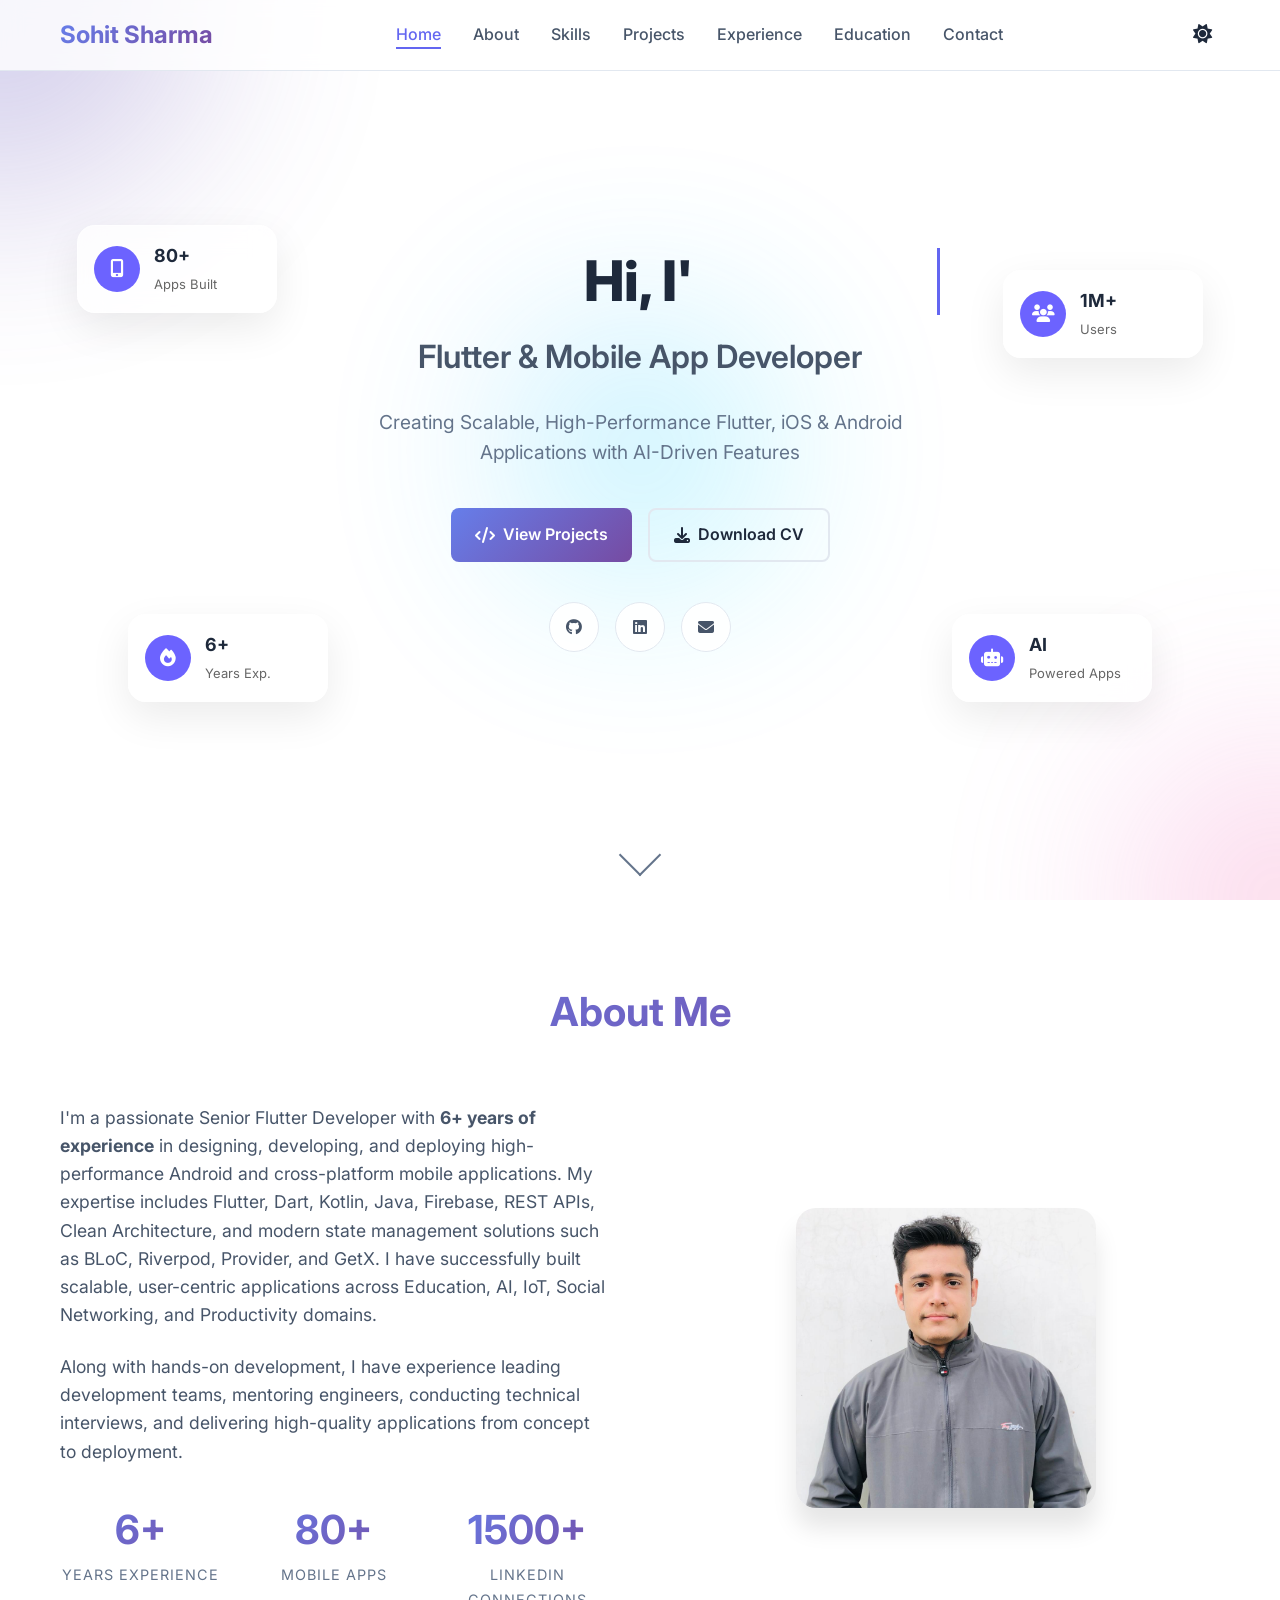
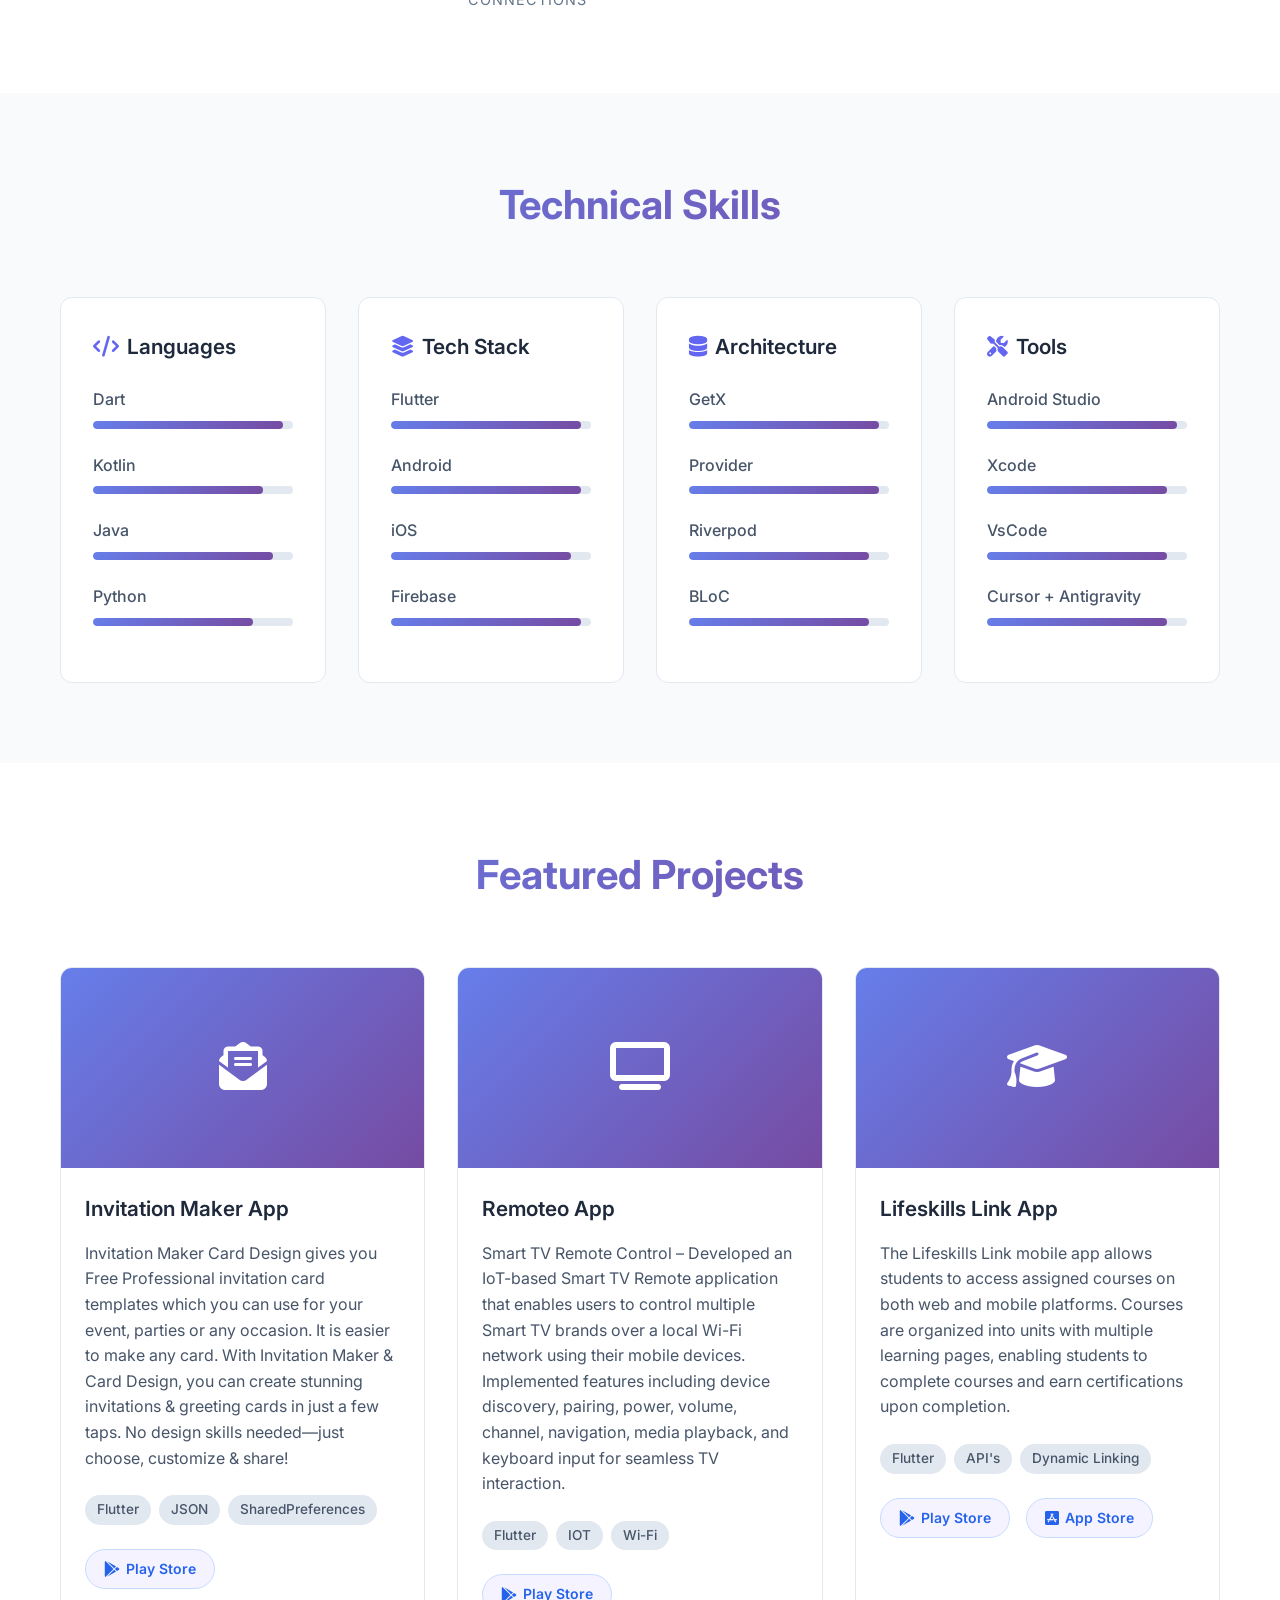
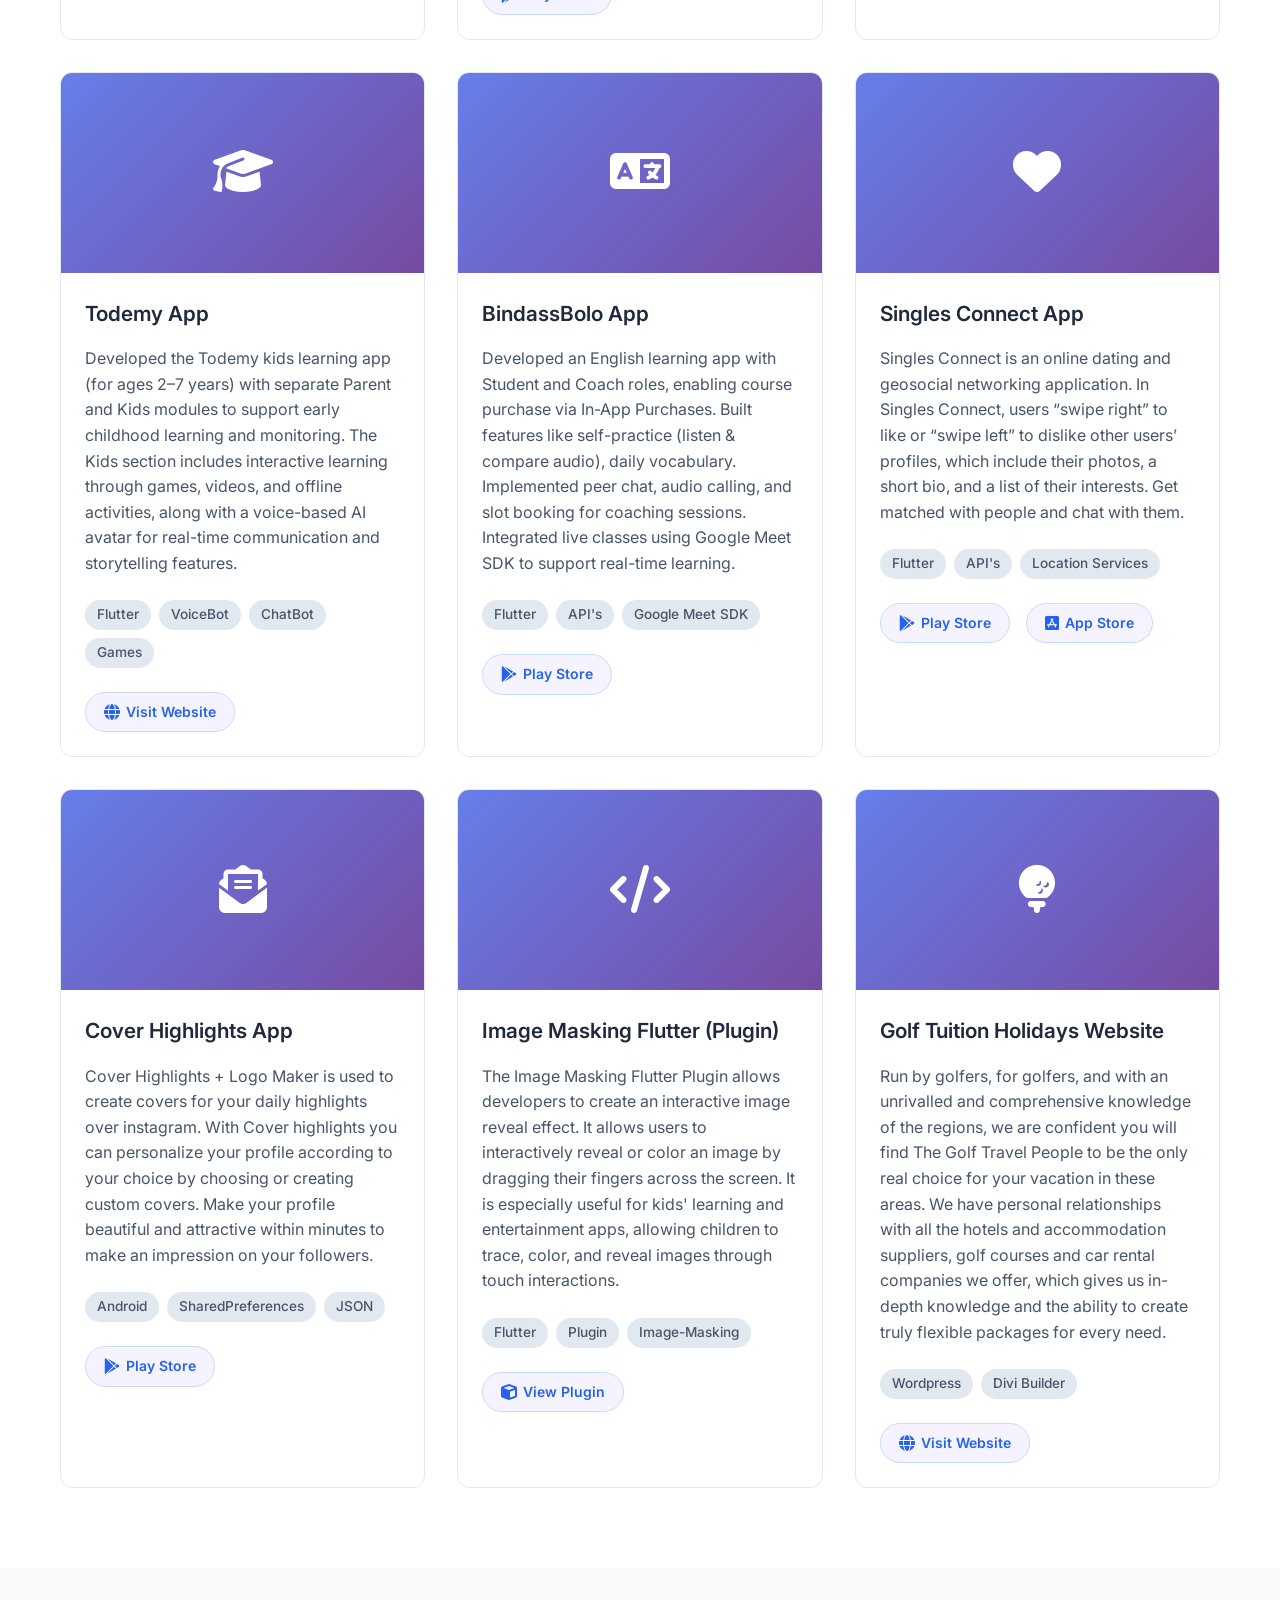
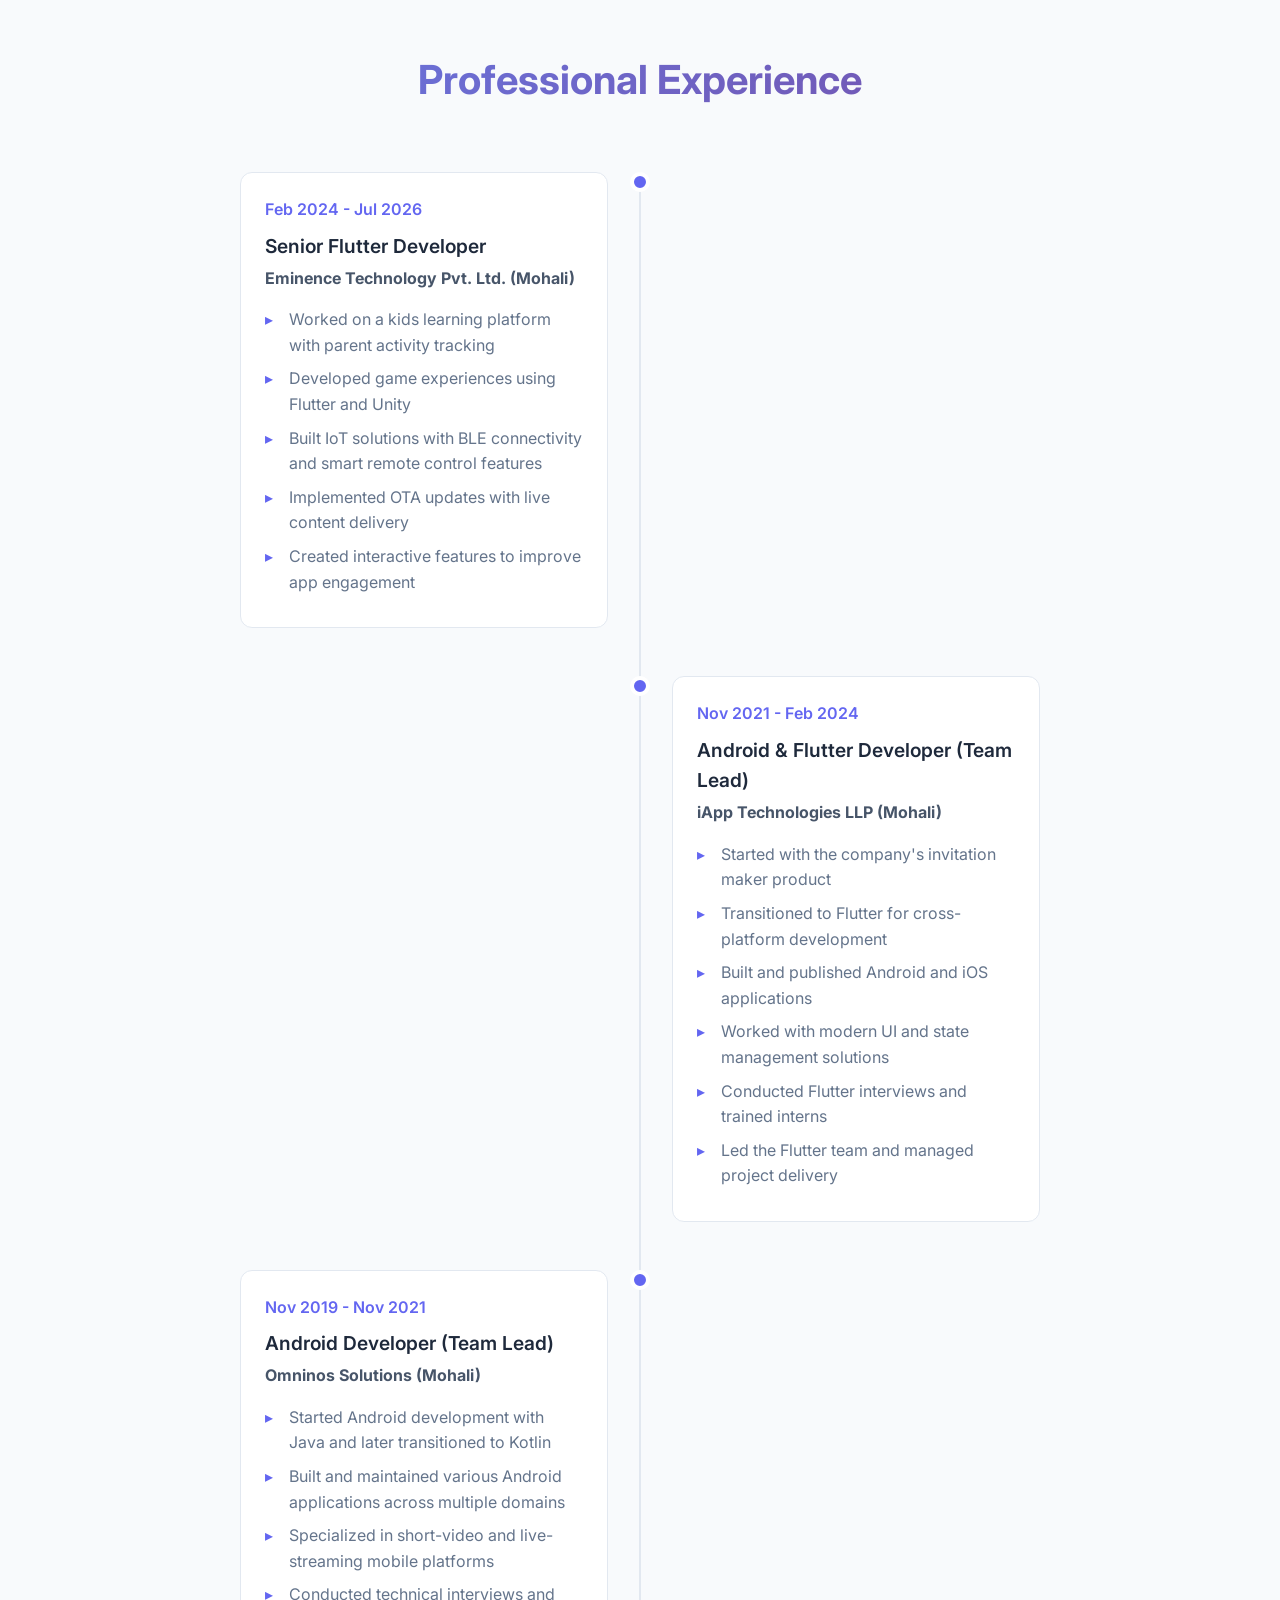
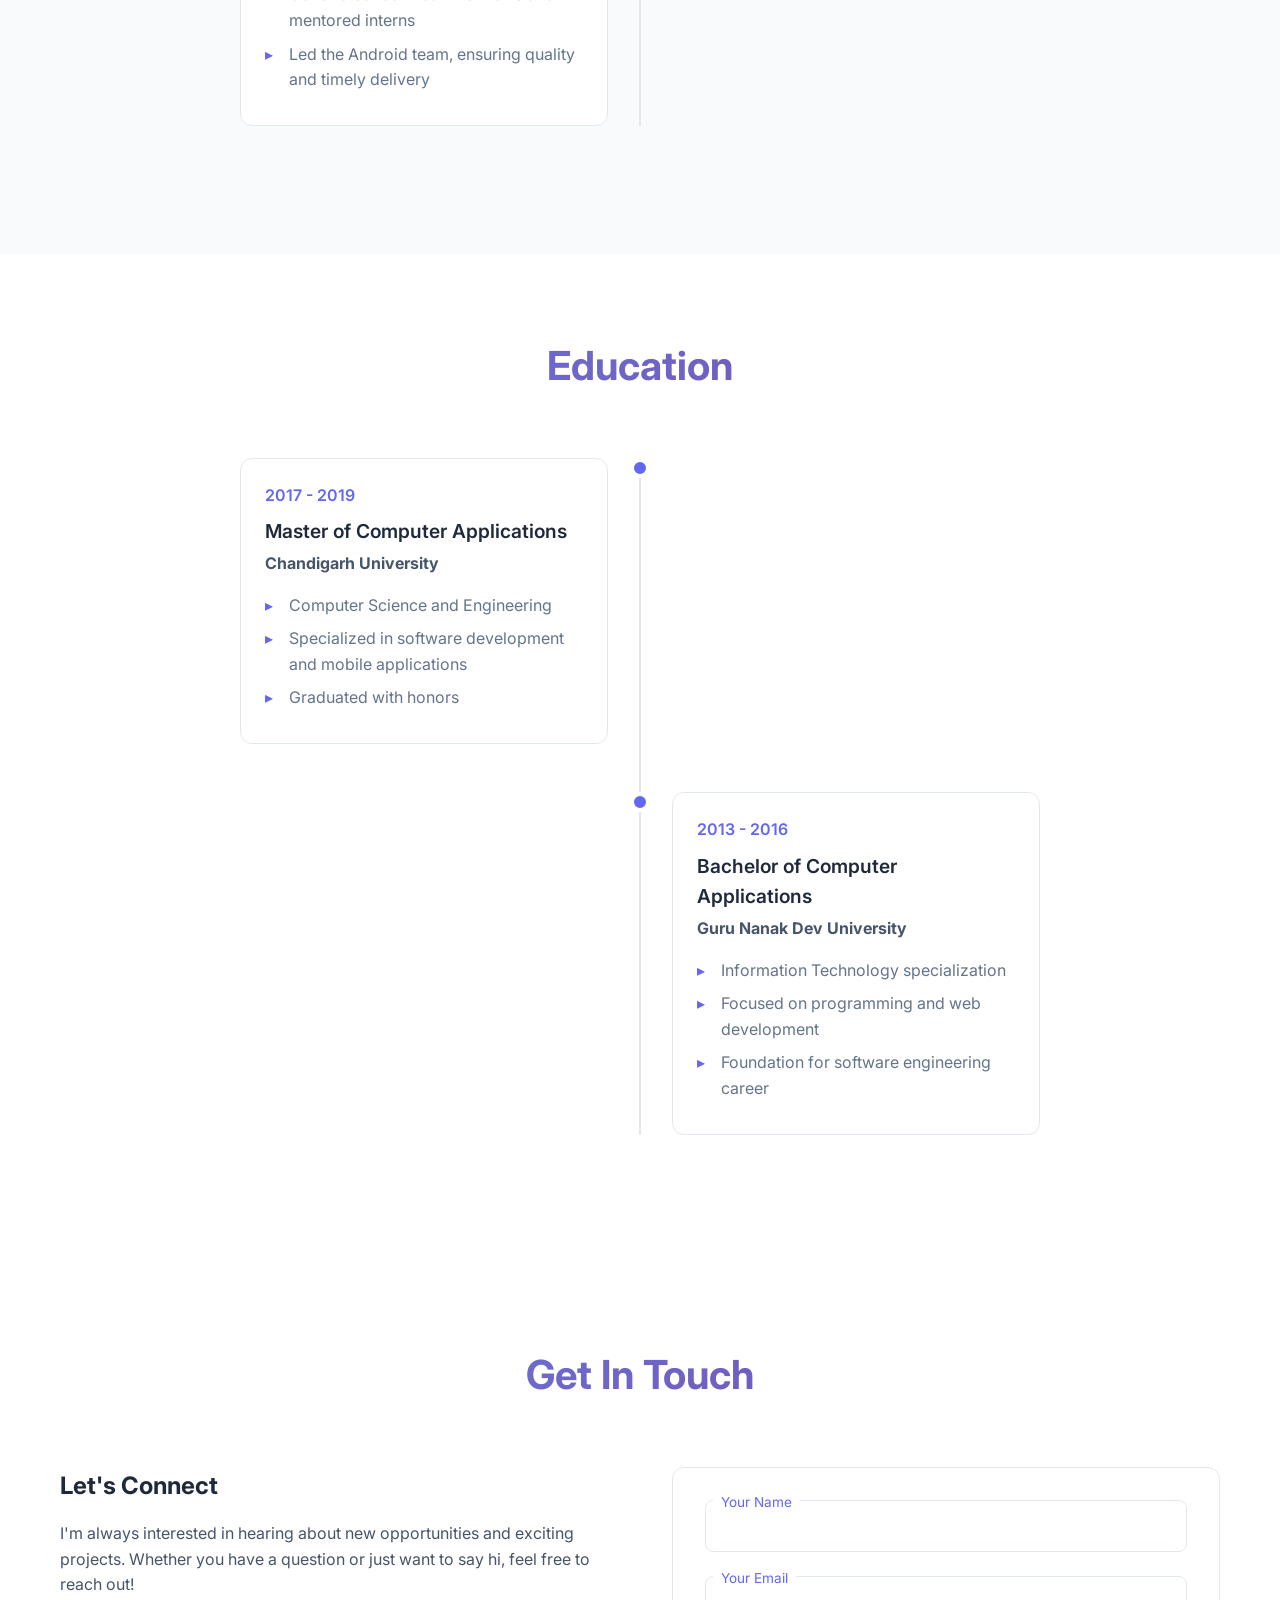
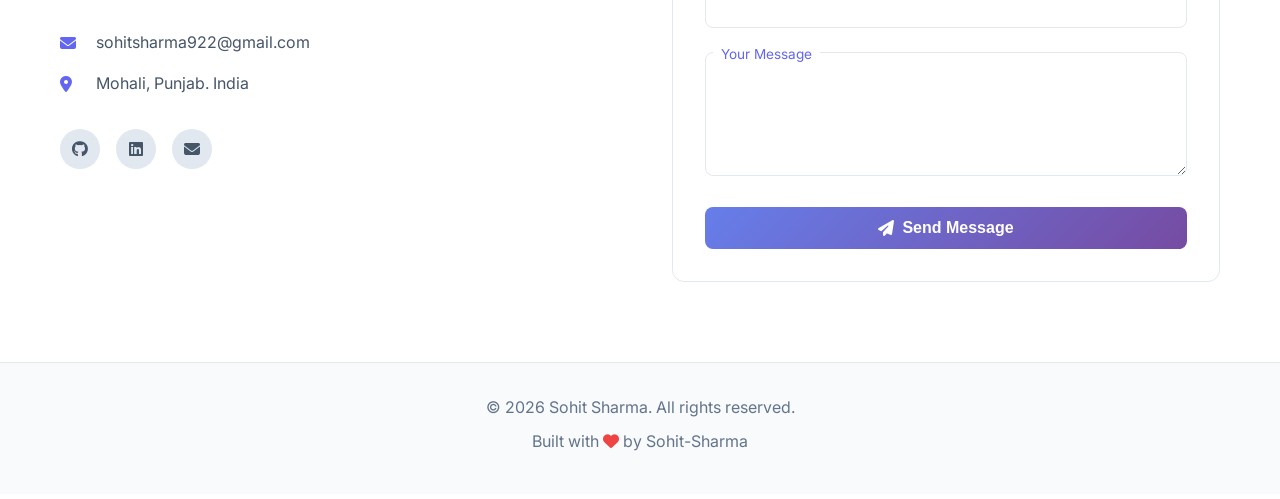
==== commit c35a2aca: "changes" ====
--- a/index.html
+++ b/index.html
@@ -66,7 +66,7 @@
 <div class="floating-card card-left-1">
     <i class="fas fa-mobile-alt"></i>
     <div>
-        <h4>30+</h4>
+        <h4>80+</h4>
         <span>Apps Built</span>
     </div>
 </div>
@@ -158,7 +158,7 @@
                             <span class="stat-label">Years Experience</span>
                         </div>
                         <div class="stat-item">
-                            <span class="stat-number">30+</span>
+                            <span class="stat-number">80+</span>
                             <span class="stat-label">Mobile Apps</span>
                         </div>
                         <div class="stat-item">
@@ -599,7 +599,7 @@
                 <div class="timeline-item animate-on-scroll">
                     <div class="timeline-dot"></div>
                     <div class="timeline-content">
-                        <div class="timeline-date">Feb 2024 - Present</div>
+                        <div class="timeline-date">Feb 2024 - Jul 2026</div>
                         <h3 class="timeline-title">Senior Flutter Developer</h3>
                         <h4 class="timeline-company">Eminence Technology Pvt. Ltd. (Mohali)</h4>
                         <ul class="timeline-description">
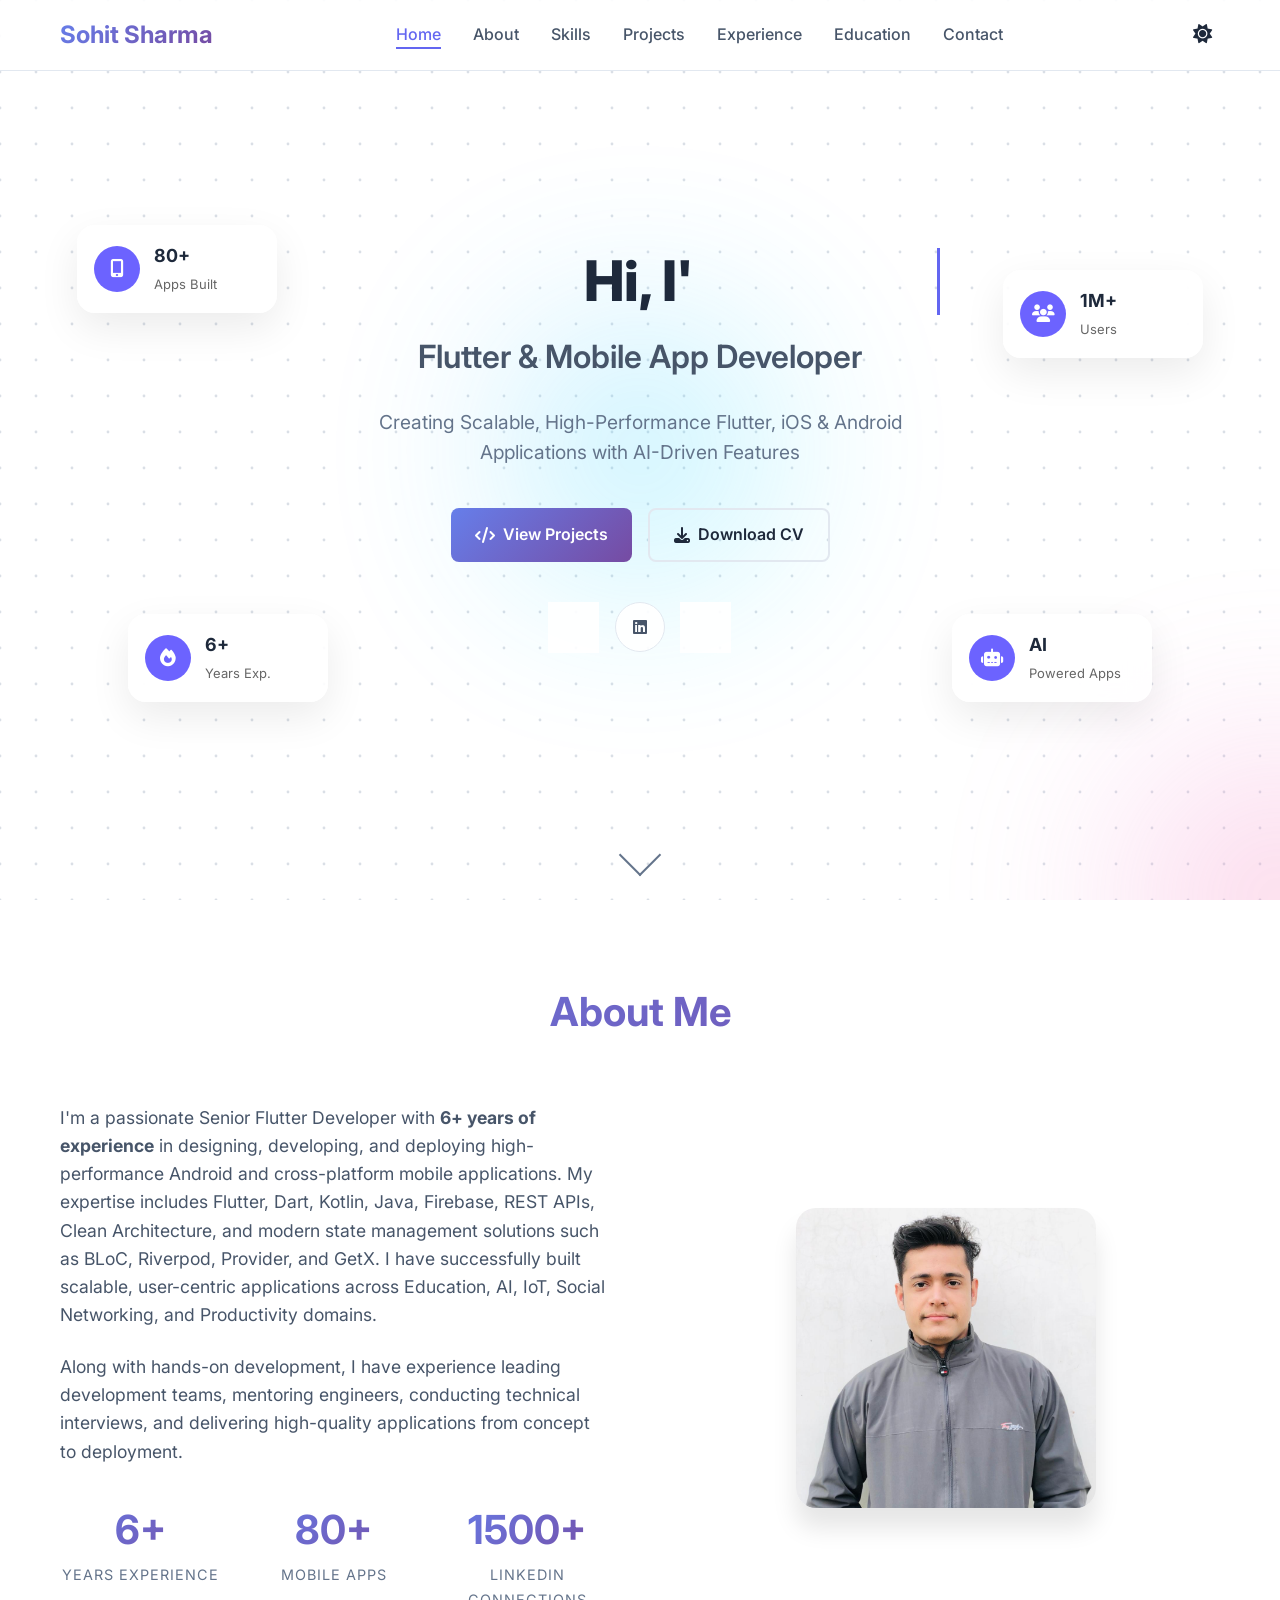
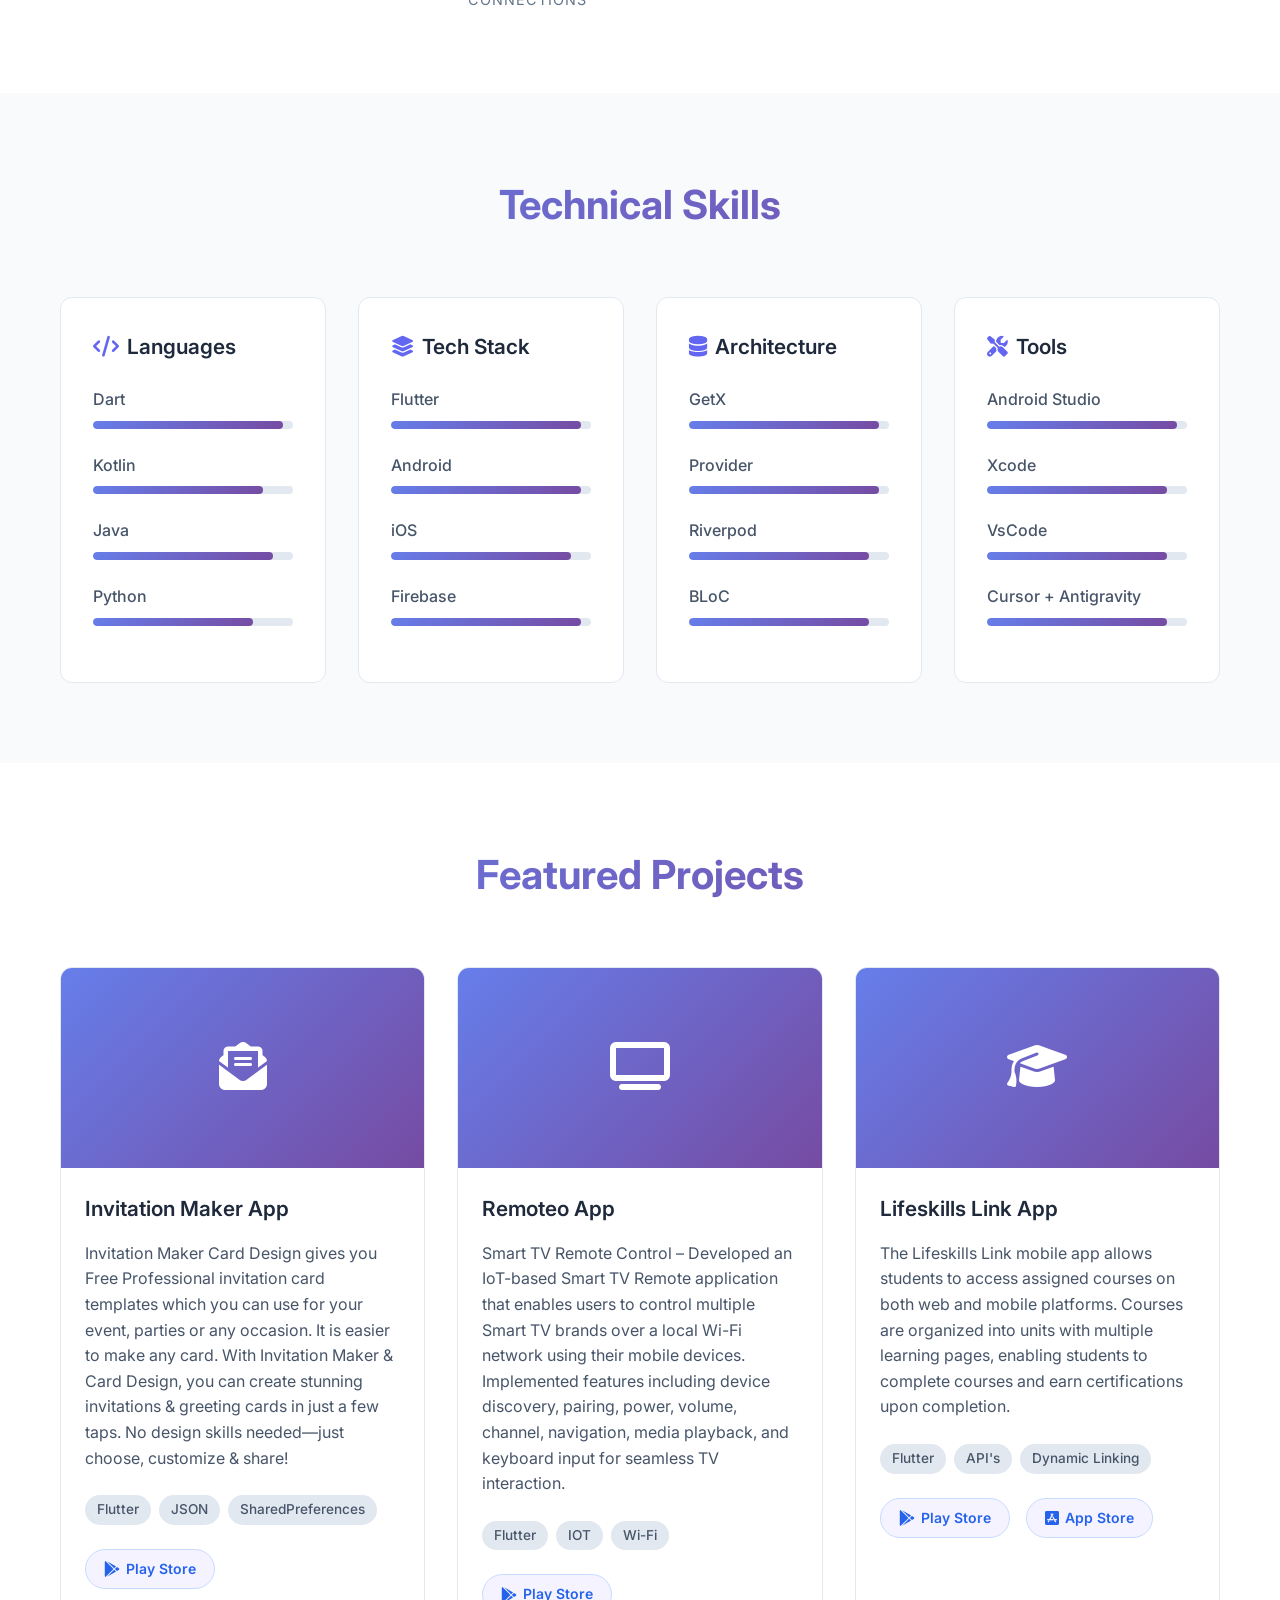
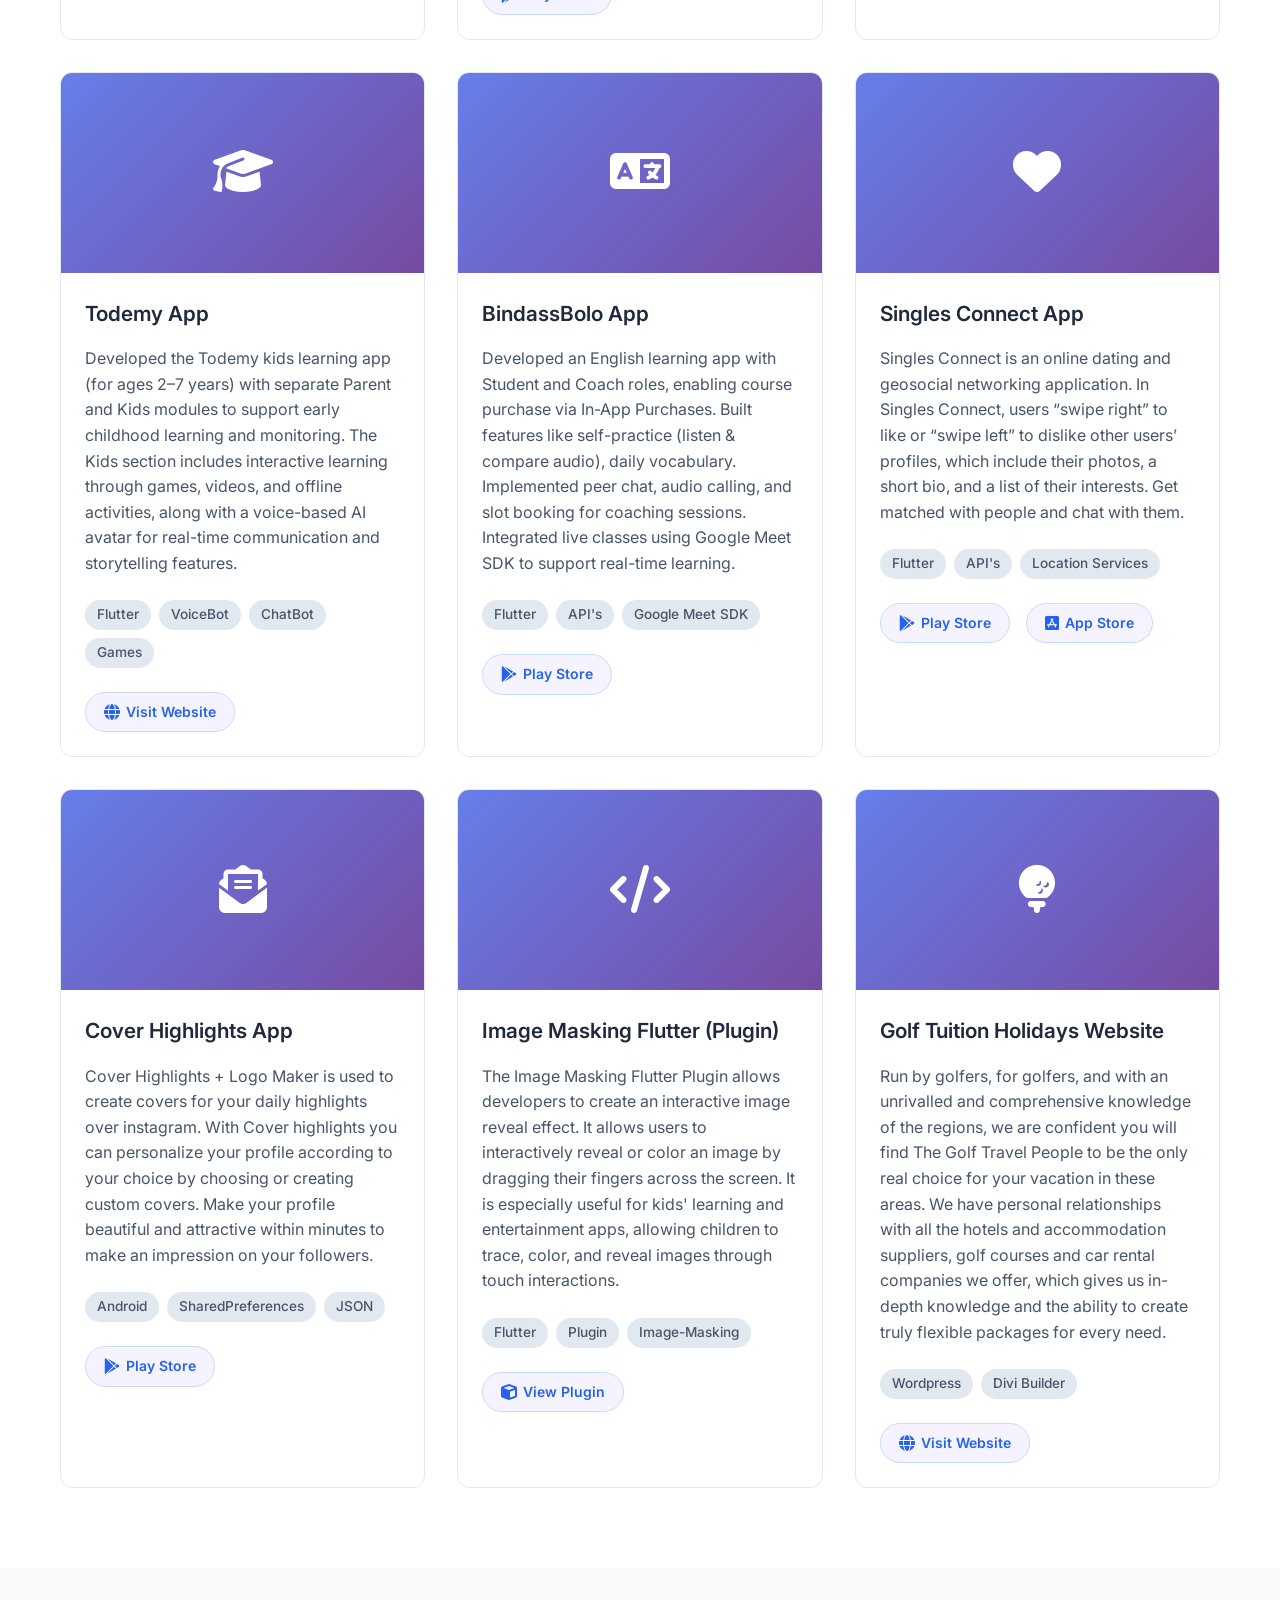
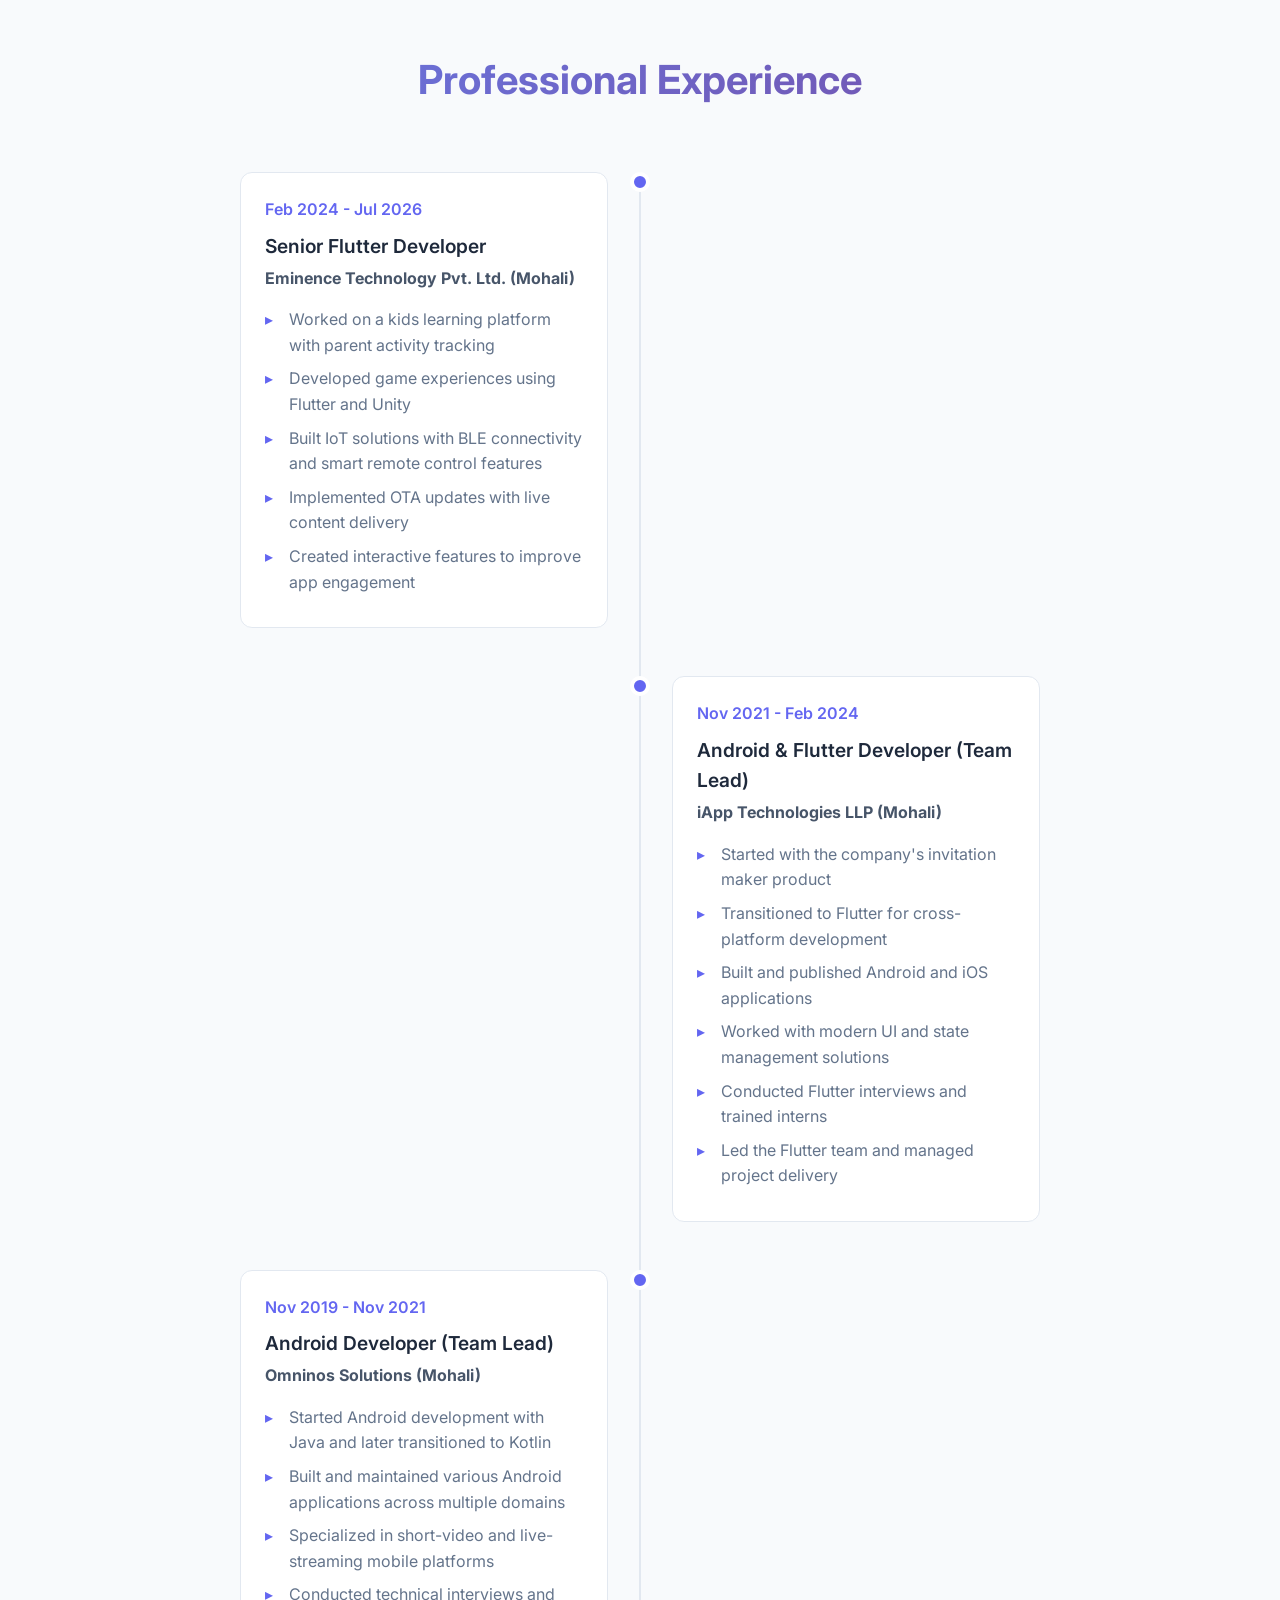
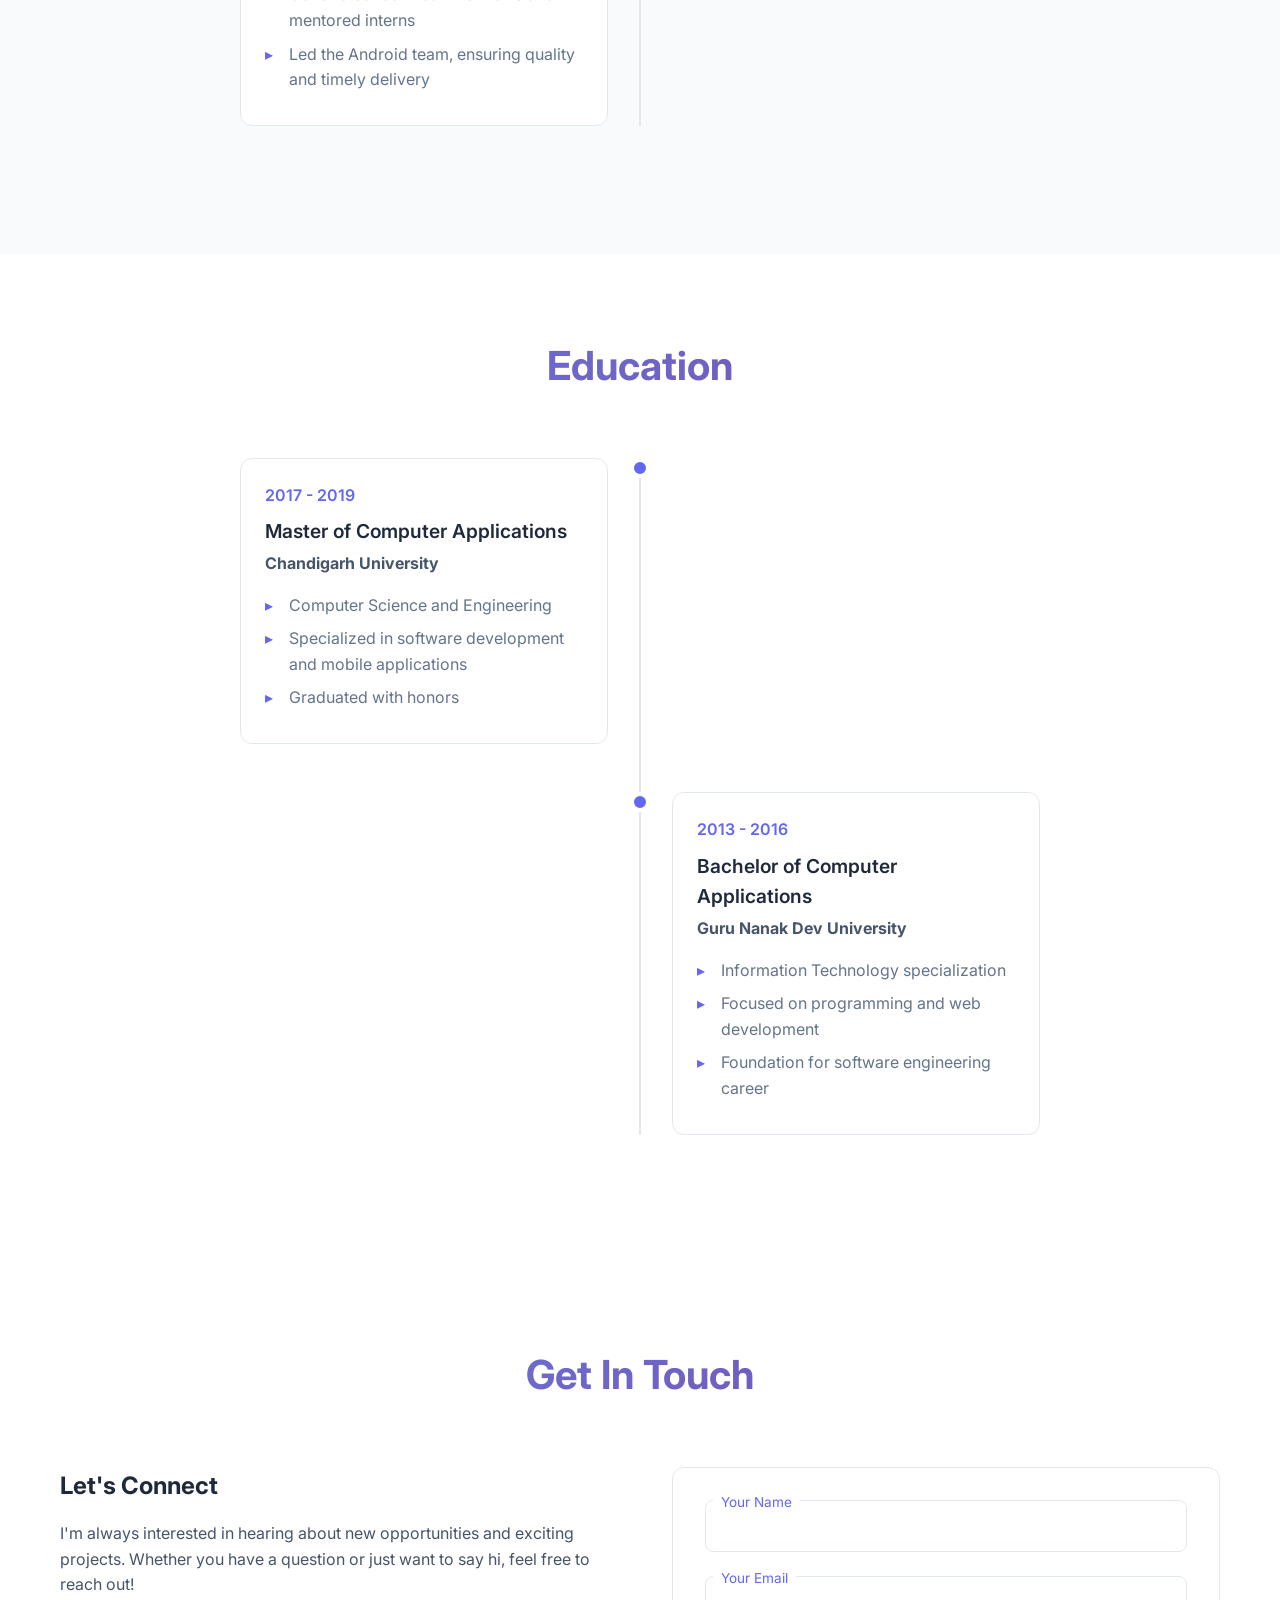
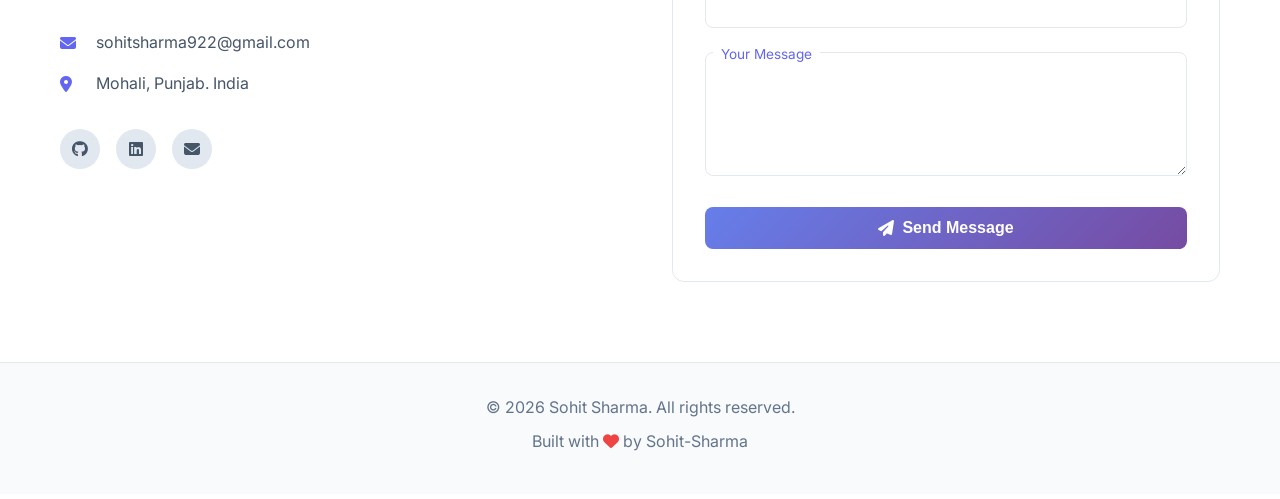
==== commit 43f017af: "added dots animation" ====
--- a/index.html
+++ b/index.html
@@ -57,7 +57,7 @@
     <!-- Hero Section -->
     <section id="home" class="hero">
         <div class="hero-background">
-            
+                <canvas id="dot-grid" class="dot-grid"></canvas>
             <div class="gradient-sphere"></div>
             <div class="gradient-sphere"></div>
             <div class="gradient-sphere"></div>
--- a/style.css
+++ b/style.css
@@ -51,6 +51,8 @@
     /* Typography */
     --font-primary: 'Inter', sans-serif;
     --font-mono: 'Fira Code', monospace;
+
+    --dot-rgb: 148, 163, 184; /* dot color for dark theme */
 }
 
 /* Global Styles */
@@ -84,6 +86,7 @@
     --border-color: var(--light-border-color);
     --card-bg: var(--light-card-bg);
     --glass-bg: var(--light-glass-bg);
+    --dot-rgb: 100, 116, 139; /* dot color for light theme */
 }
 
 /* Container */
@@ -384,6 +387,16 @@
     width: 100%;
     height: 100%;
     z-index: -1;
+}
+
+.dot-grid {
+    position: absolute;
+    top: 0;
+    left: 0;
+    width: 100%;
+    height: 100%;
+    display: block;
+    pointer-events: none;
 }
 
 .gradient-sphere {
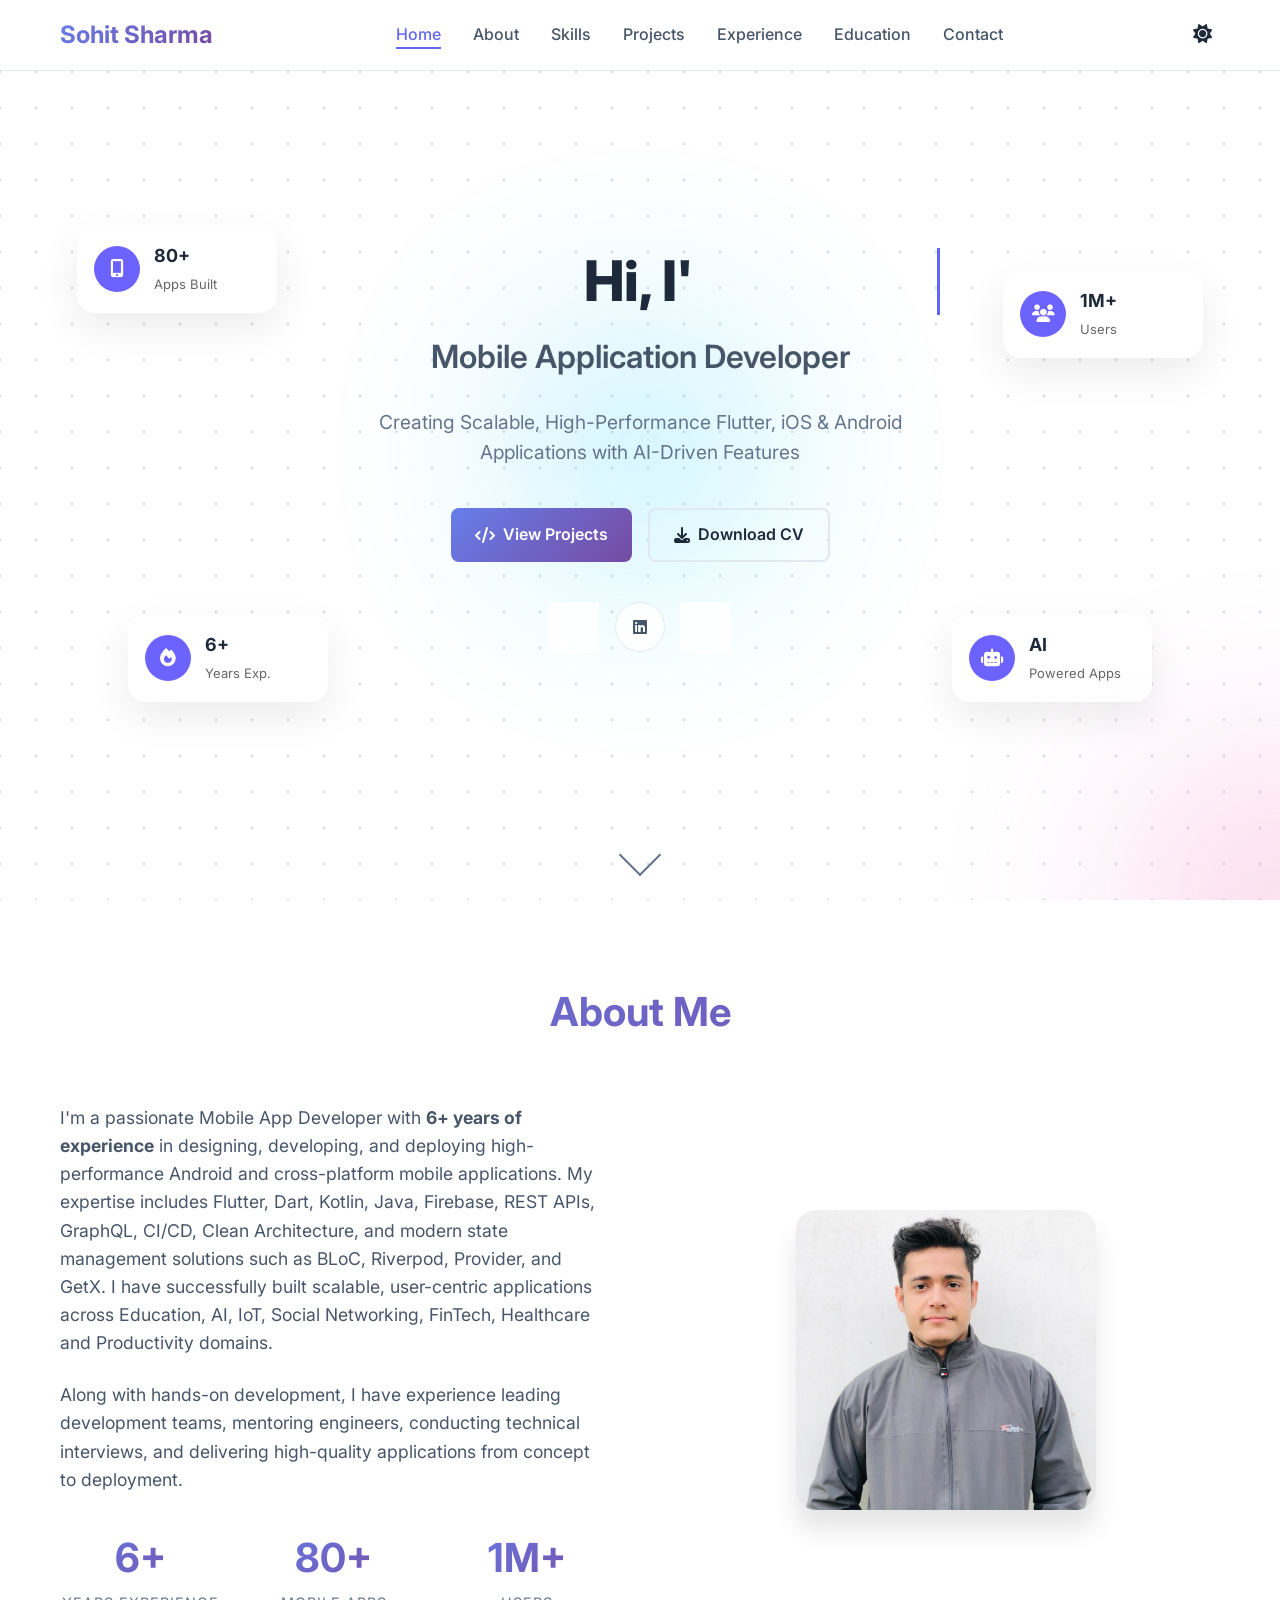
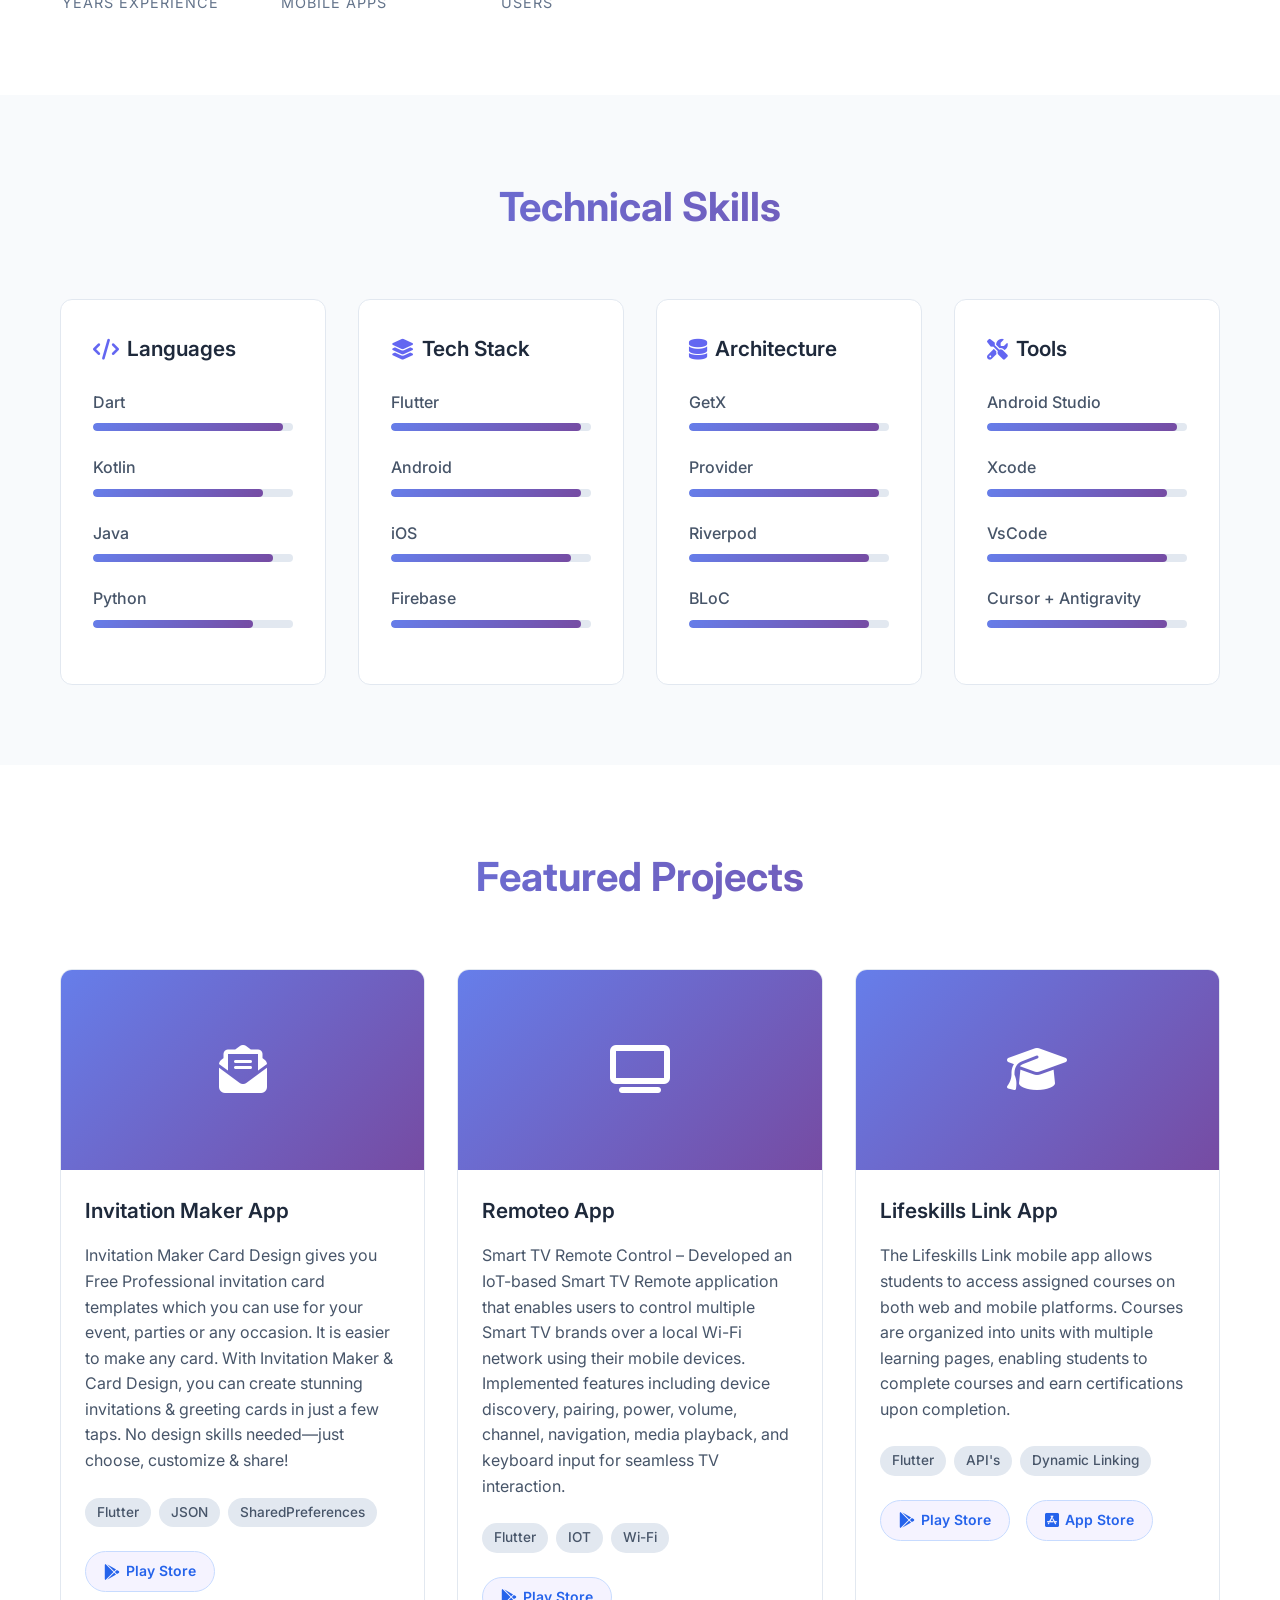
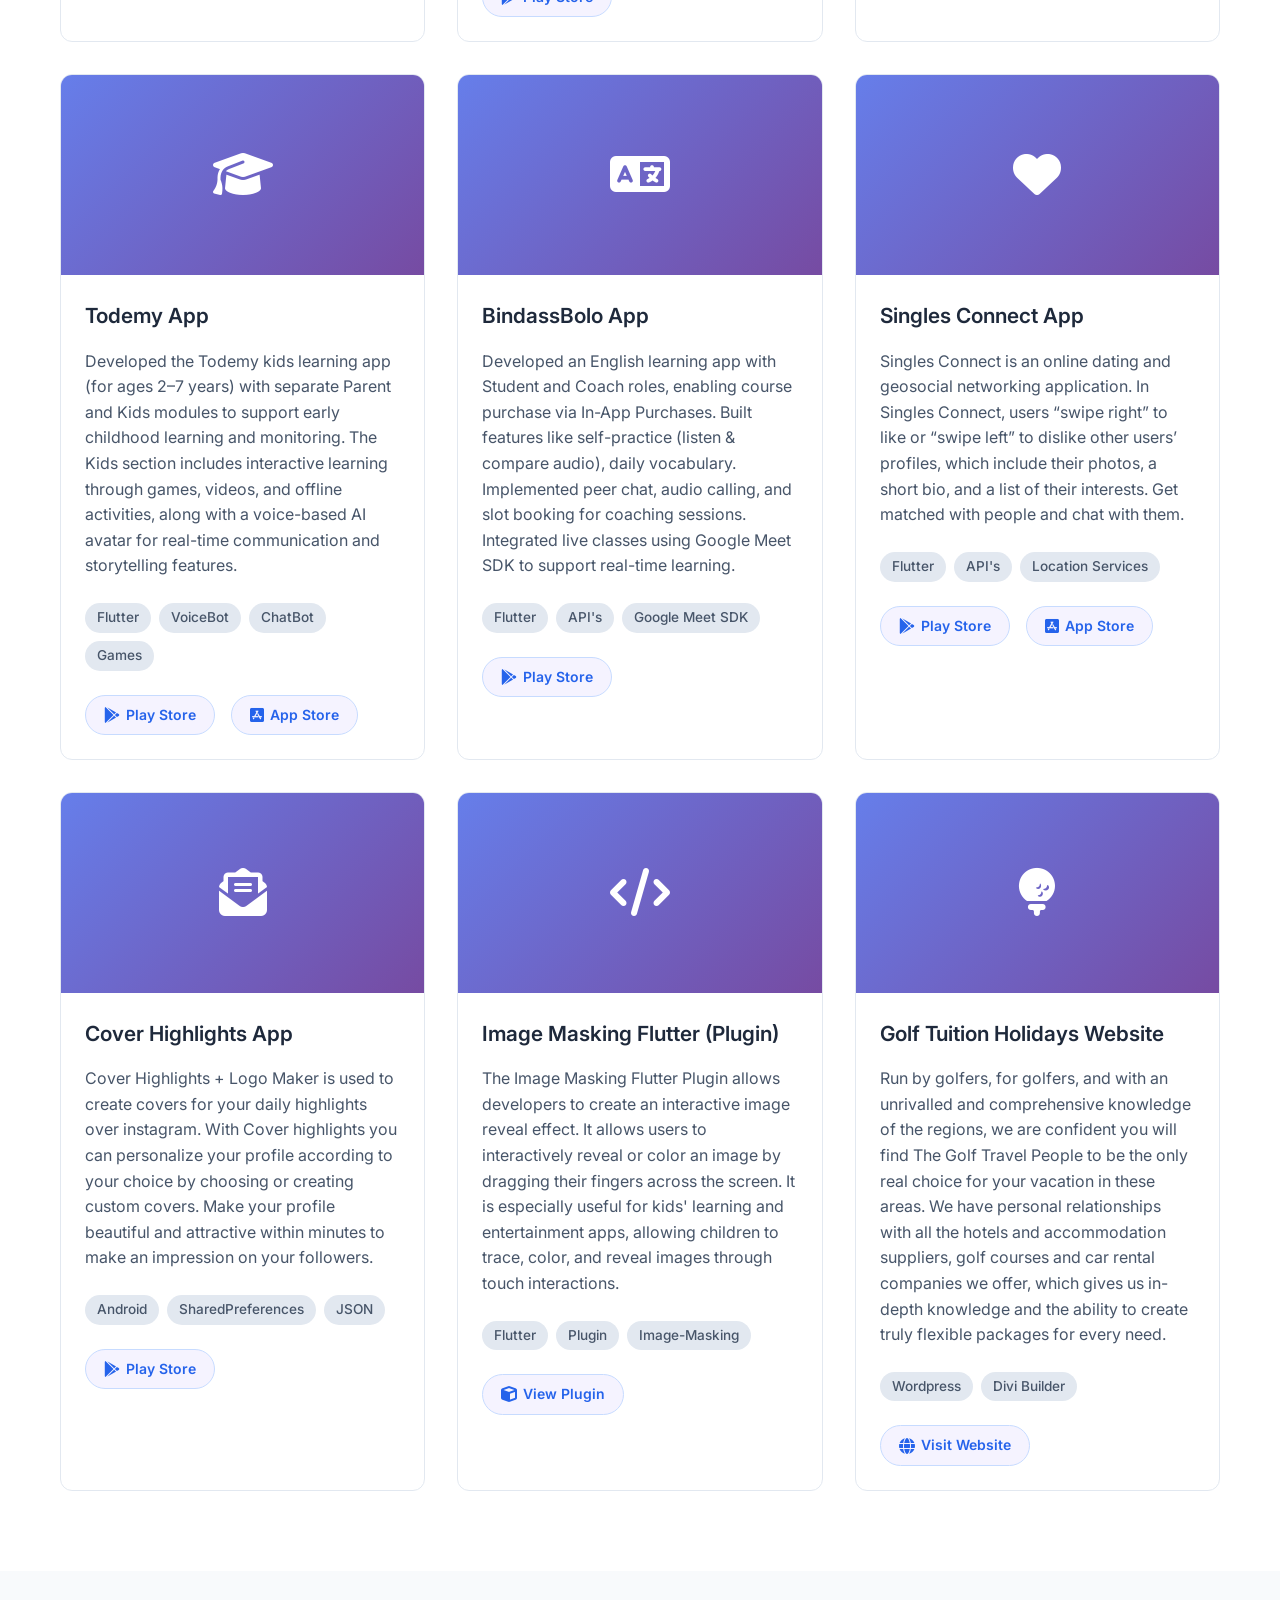
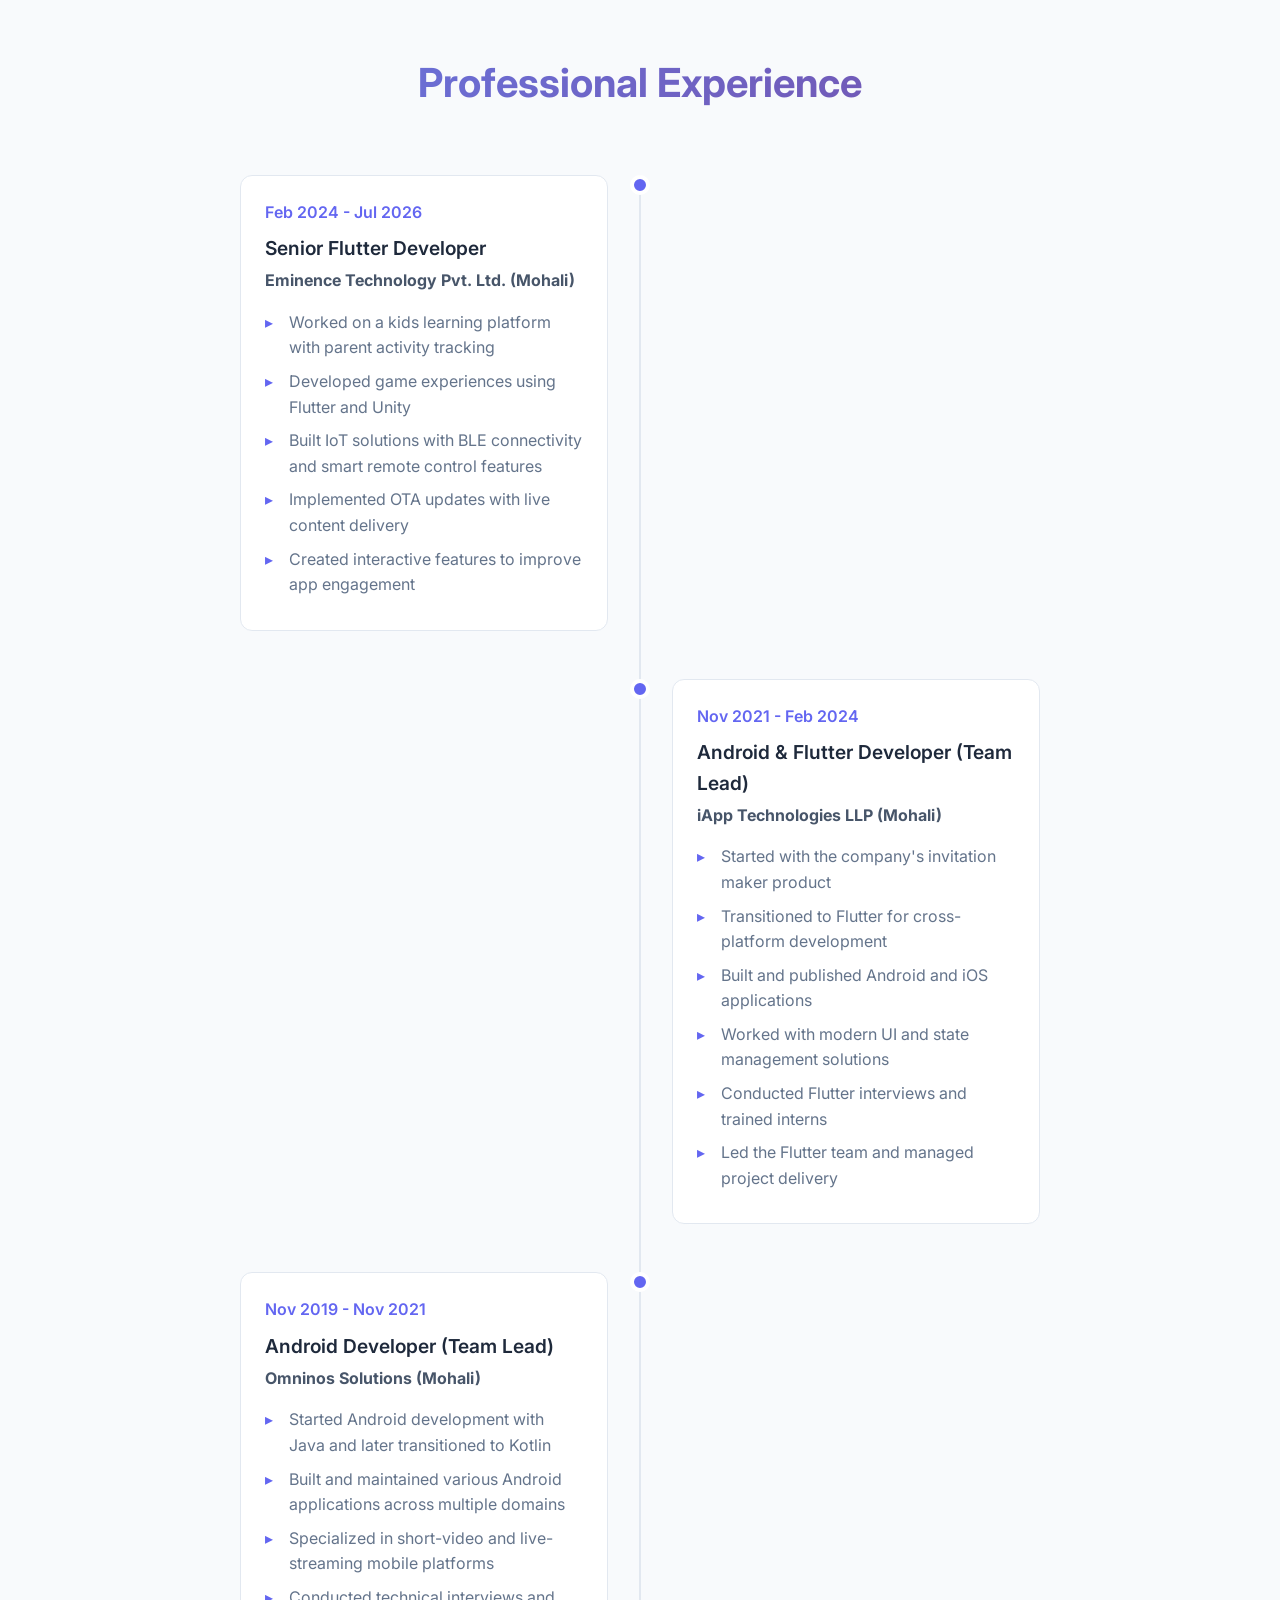
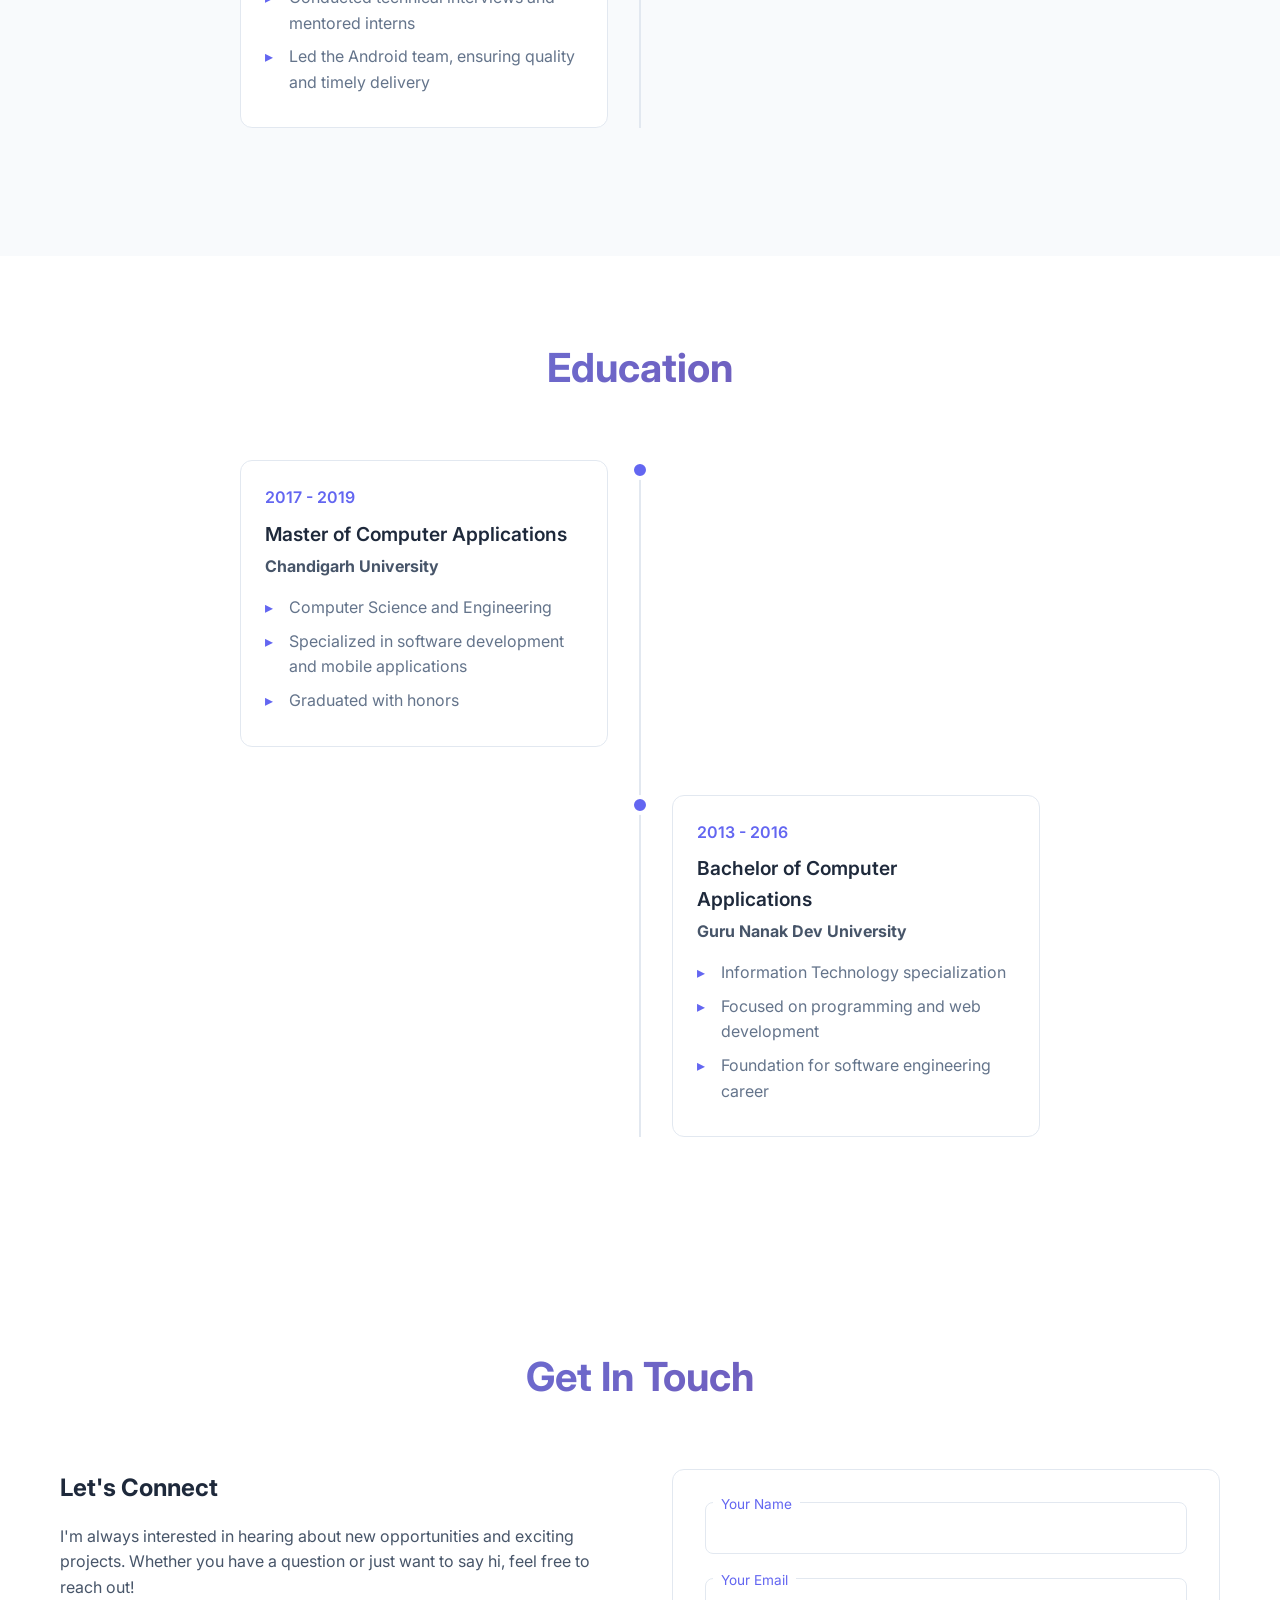
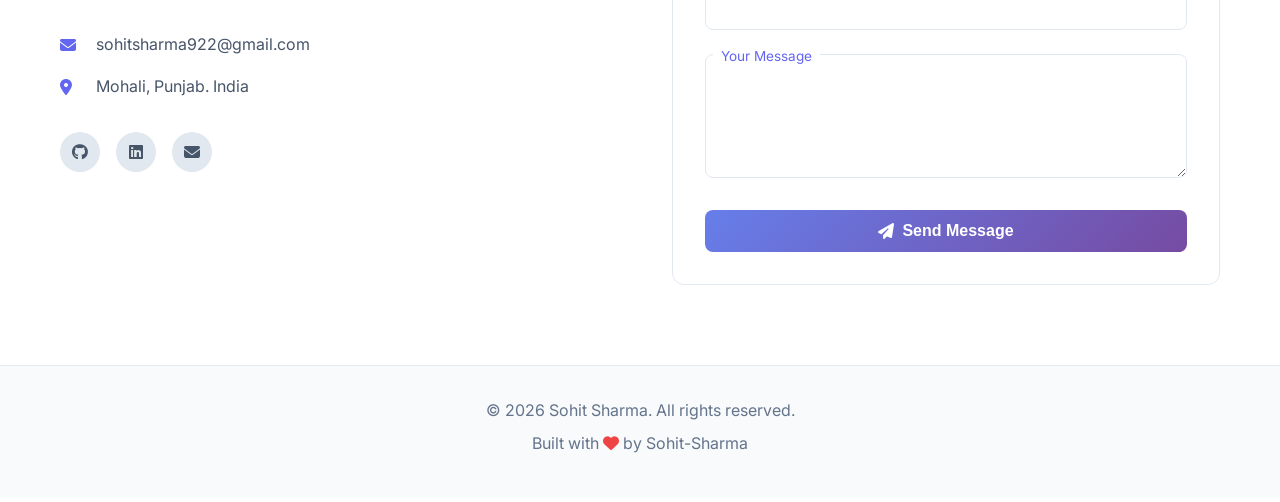
==== commit bab13961: "changes and fixes" ====
--- a/index.html
+++ b/index.html
@@ -4,7 +4,7 @@
 <head>
     <meta charset="UTF-8">
     <meta name="viewport" content="width=device-width, initial-scale=1.0">
-    <title>Sohit Sharma - Flutter & Mobile App Developer Portfolio</title>
+    <title>Sohit Sharma - Mobile Application Developer Portfolio</title>
     <link rel="stylesheet" href="style.css">
     <link rel="preconnect" href="https://fonts.googleapis.com">
     <link rel="preconnect" href="https://fonts.gstatic.com" crossorigin>
@@ -99,7 +99,7 @@
                 Hi, I'm <span class="highlight">Sohit Sharma</span>
             </h1>
             <h2 class="hero-subtitle animate-fade-in animate-delay-1">
-                Flutter & Mobile App Developer
+                Mobile Application Developer
             </h2>
             <p class="hero-description animate-fade-in animate-delay-2">
                 Creating Scalable, High-Performance Flutter, iOS & Android Applications with AI-Driven Features
@@ -140,12 +140,12 @@
             <div class="about-content">
                 <div class="about-text animate-on-scroll">
                     <p>
-                        I'm a passionate Senior Flutter Developer with <strong>6+ years of experience</strong> in
+                        I'm a passionate Mobile App Developer with <strong>6+ years of experience</strong> in
                         designing, developing, and deploying high-performance Android and cross-platform mobile
-                        applications. My expertise includes Flutter, Dart, Kotlin, Java, Firebase, REST APIs, Clean
+                        applications. My expertise includes Flutter, Dart, Kotlin, Java, Firebase, REST APIs, GraphQL, CI/CD, Clean
                         Architecture, and modern state management solutions such as BLoC, Riverpod, Provider, and GetX.
                         I have successfully built scalable, user-centric applications across Education, AI, IoT, Social
-                        Networking, and Productivity domains.
+                        Networking, FinTech, Healthcare and Productivity domains.
                     </p>
 
                     <p>
@@ -162,8 +162,8 @@
                             <span class="stat-label">Mobile Apps</span>
                         </div>
                         <div class="stat-item">
-                            <span class="stat-number">1500+</span>
-                            <span class="stat-label">LinkedIn Connections</span>
+                            <span class="stat-number">1M+</span>
+                            <span class="stat-label">Users</span>
                         </div>
                     </div>
                 </div>
@@ -431,8 +431,14 @@
                             <span class="tech-tag">Games</span>
                         </div>
                         <div class="project-links">
-                            <a href="https://todemy.com/" target="_blank" class="project-btn">
-                                <i class="fas fa-globe"></i> Visit Website
+                            <a href="https://play.google.com/store/apps/details?id=com.todemy.app"
+                                target="_blank" class="project-btn">
+                                <i class="fab fa-google-play"></i> Play Store
+                            </a>
+                            <a href="https://apps.apple.com/us/app/todemy/id6751180793" target="_blank"
+                                class="project-btn">
+                                <i class="fab fa-app-store-ios"></i>
+                                App Store
                             </a>
                         </div>
                     </div>
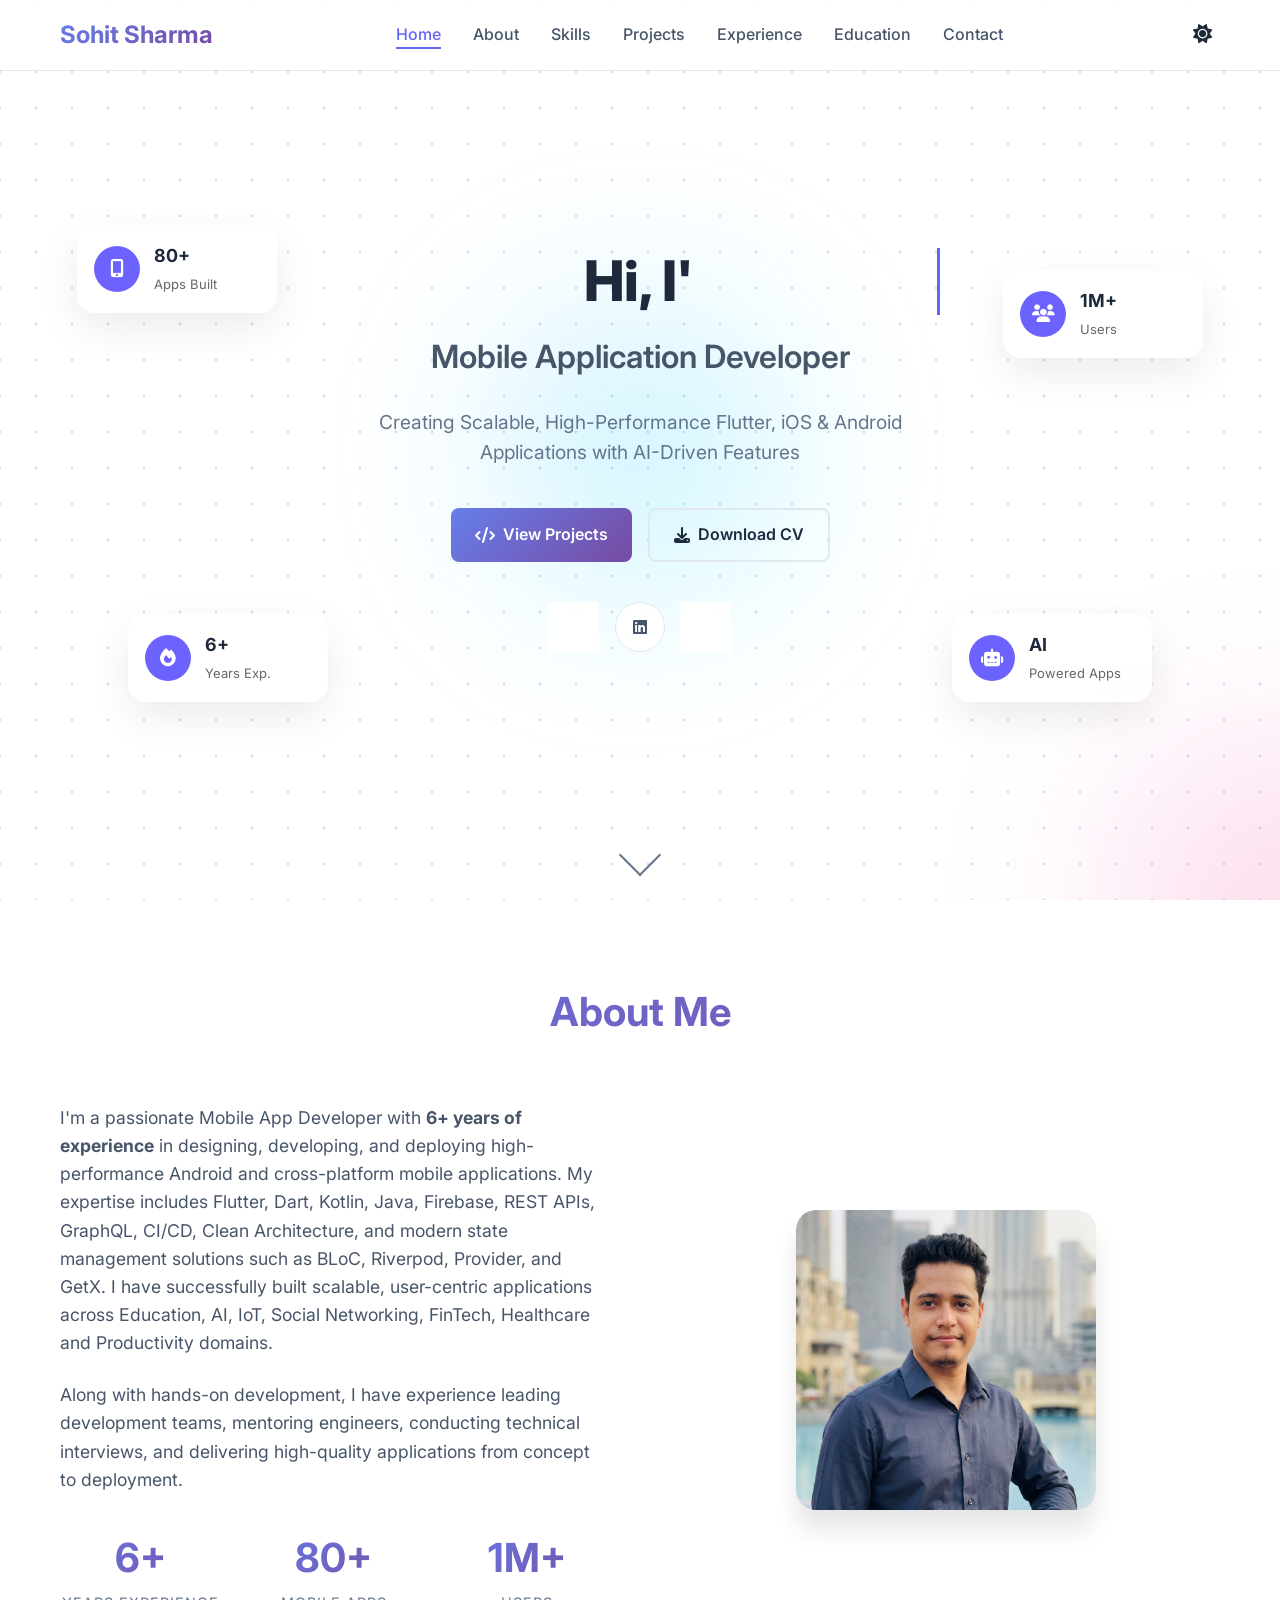
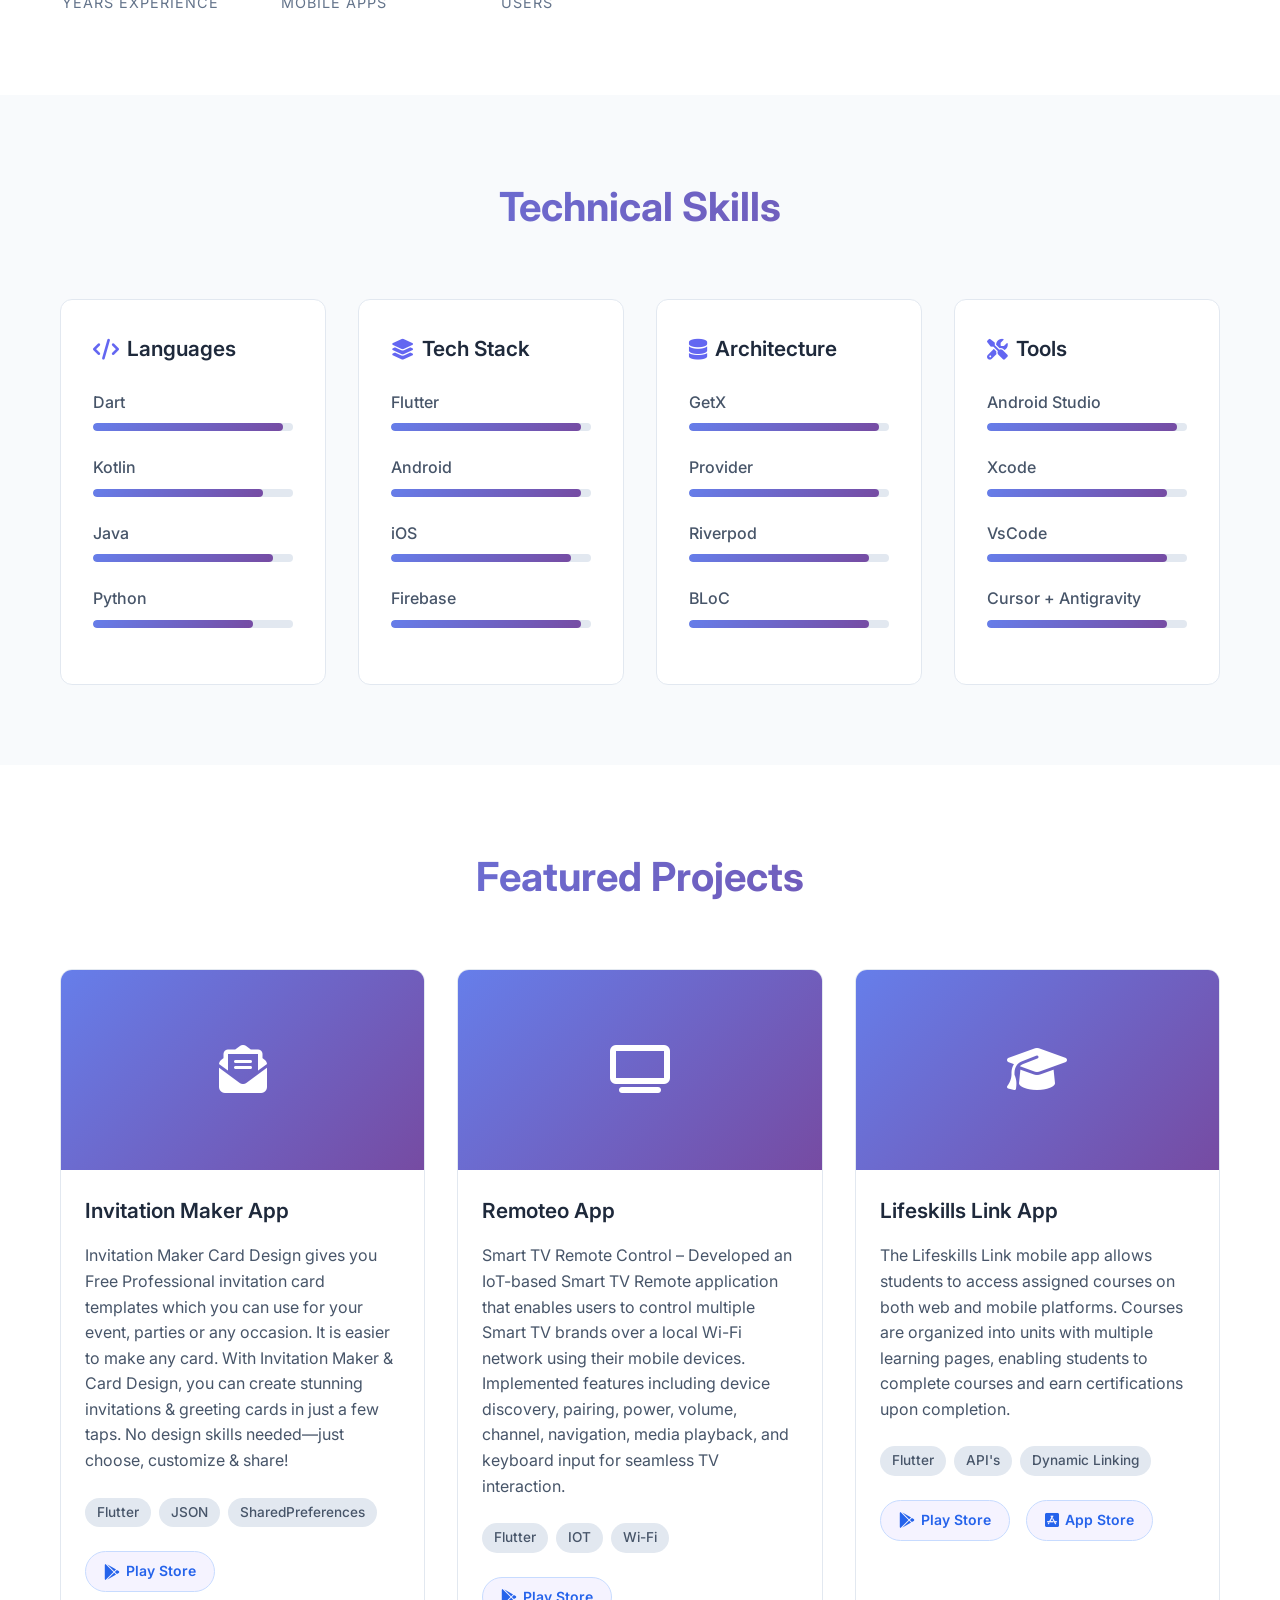
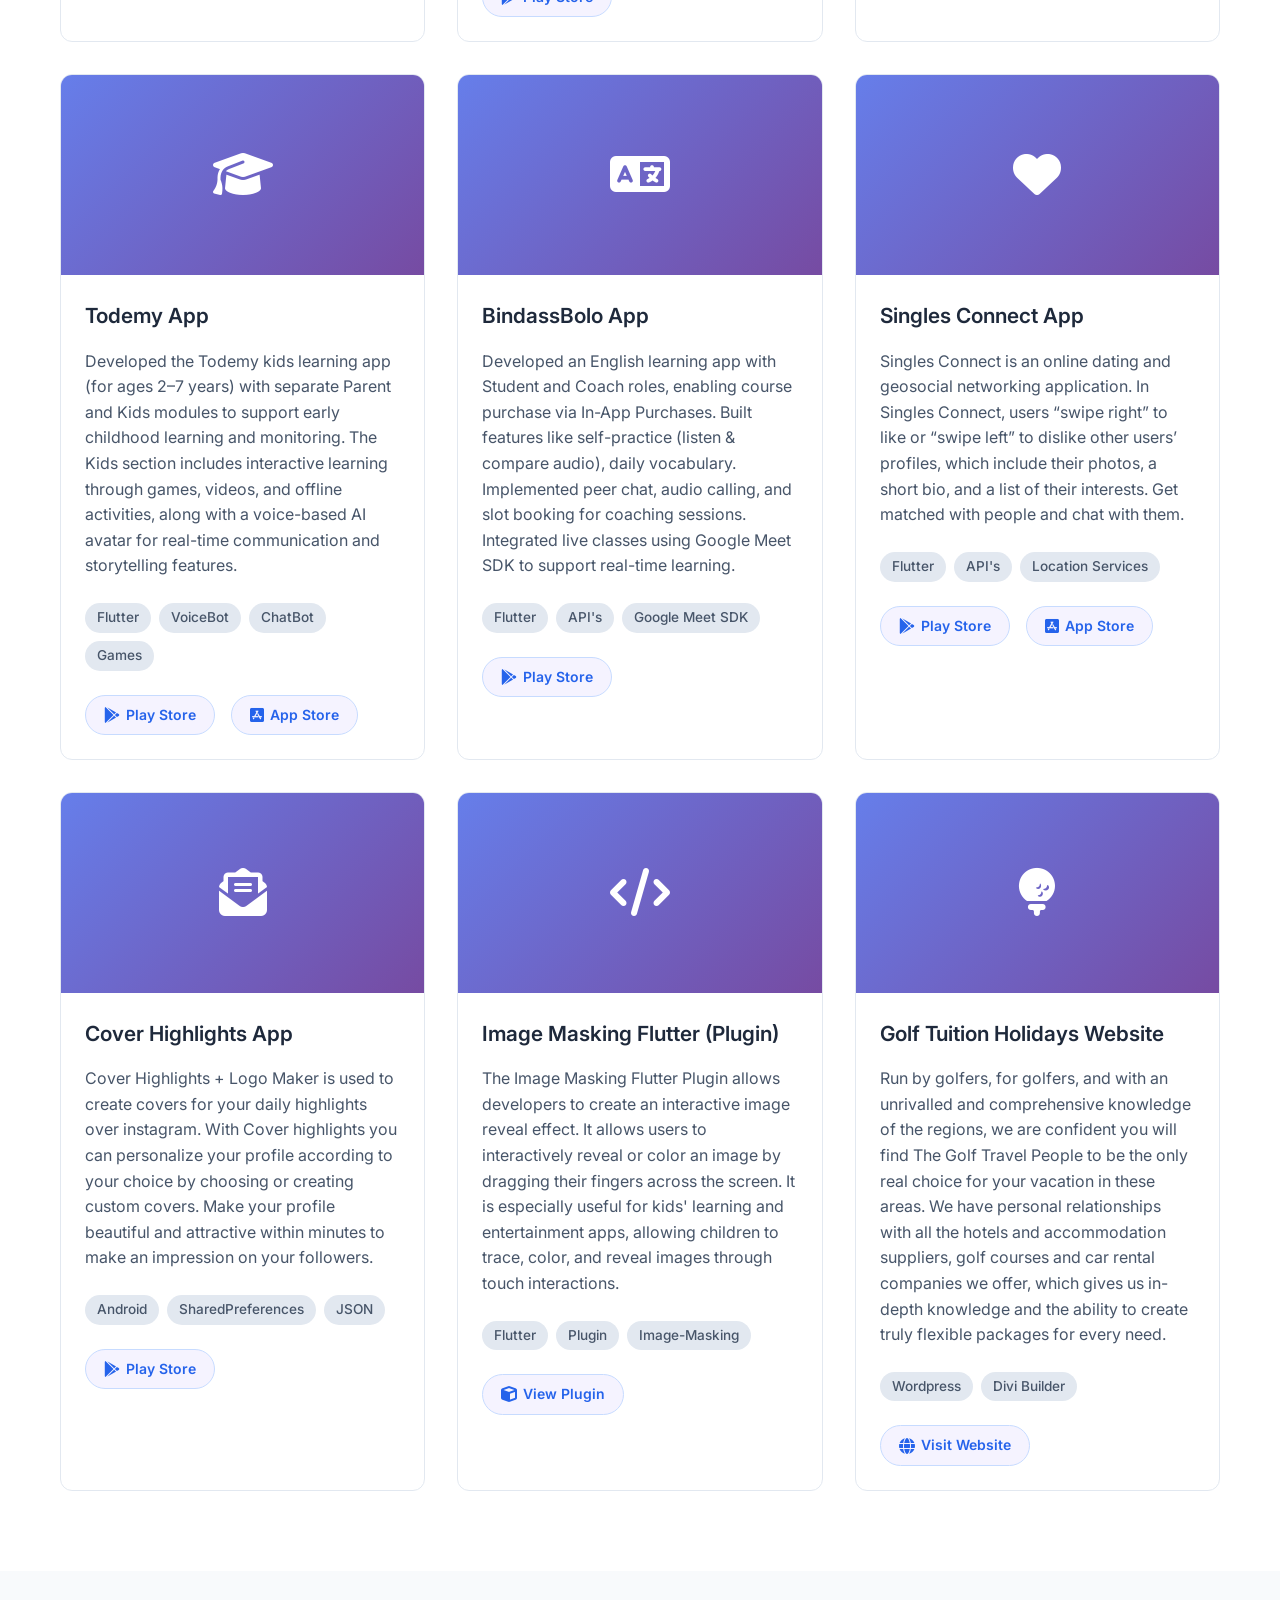
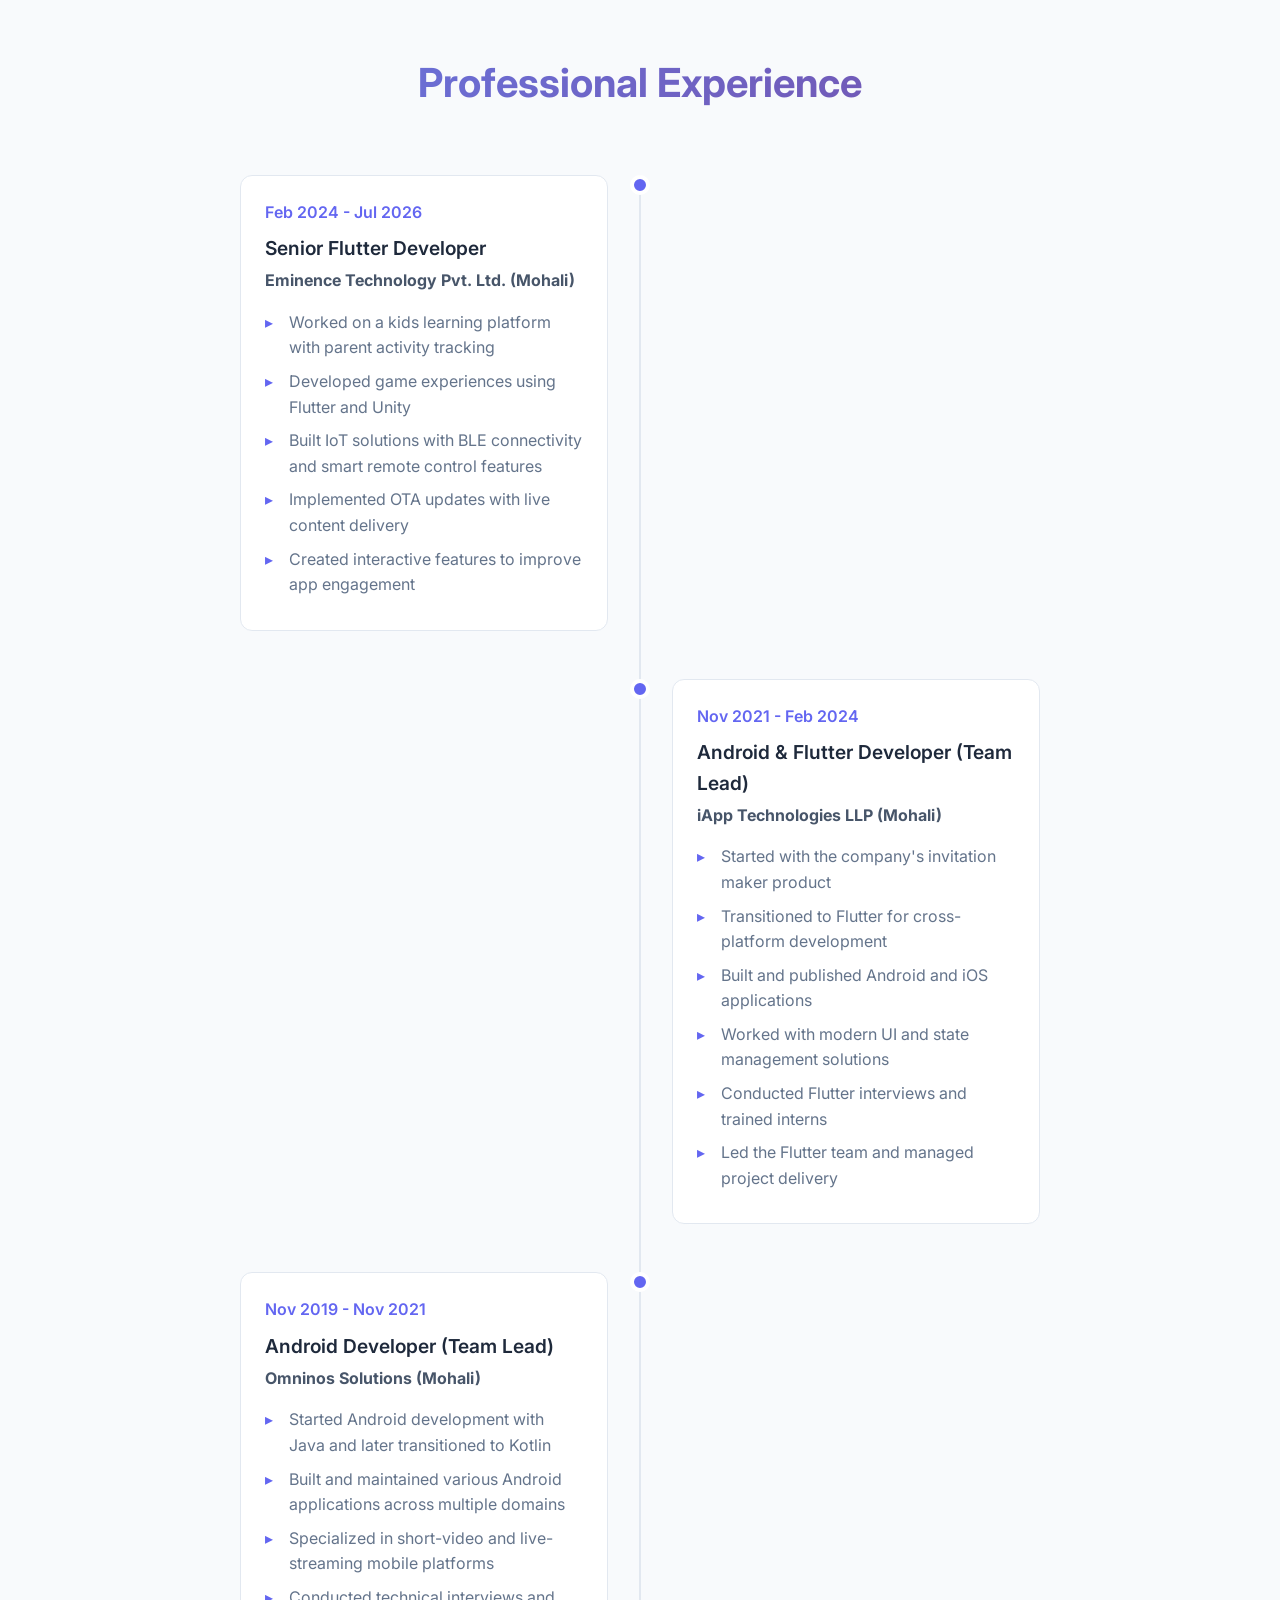
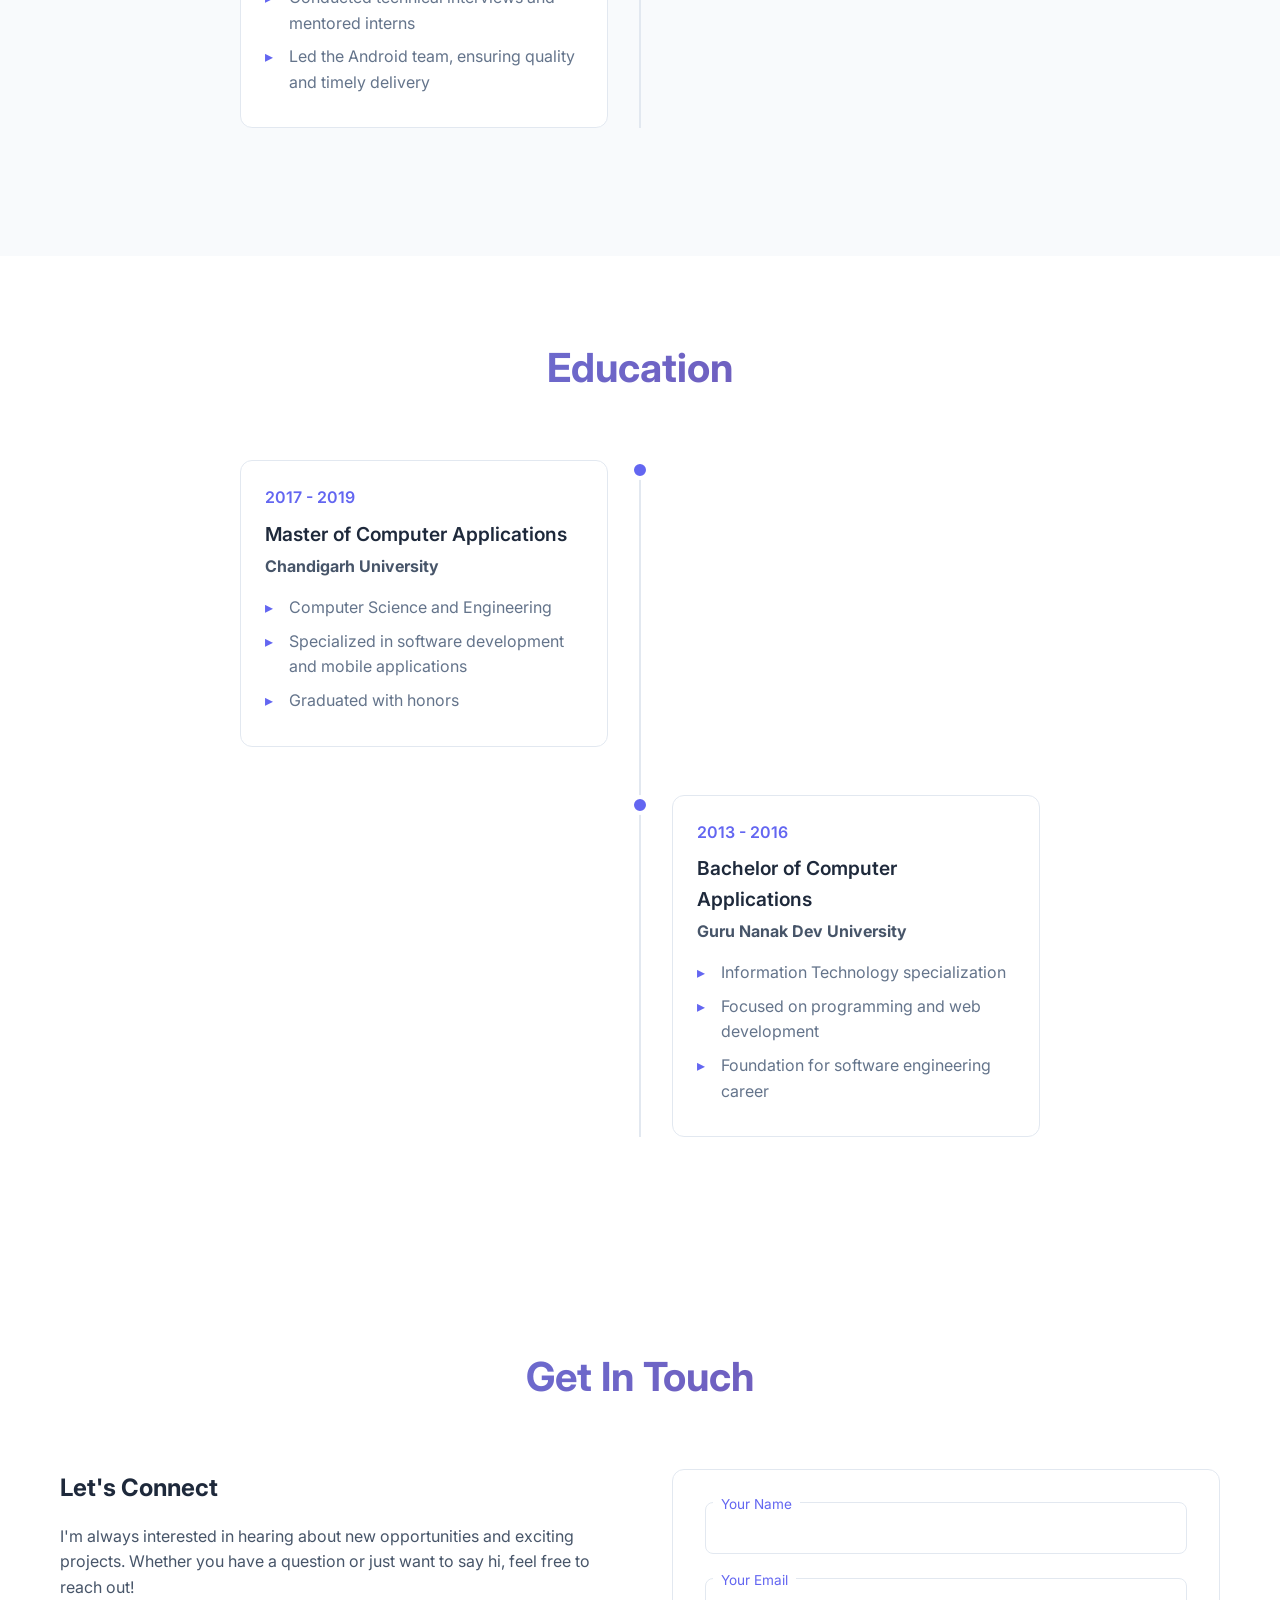
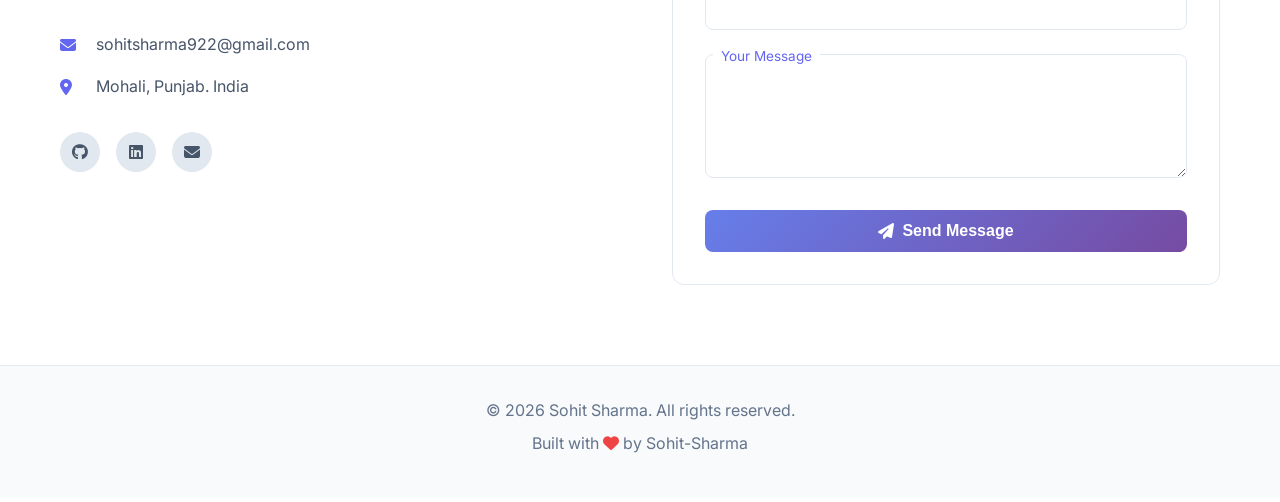
==== commit 509b58fb: "changed image" ====
--- a/index.html
+++ b/index.html
@@ -169,7 +169,7 @@
                 </div>
                 <div class="about-image animate-on-scroll">
                     <div class="image-container">
-                        <img src="assets/images/hero.jpeg" alt="Sohit Sharma - Flutter Developer"
+                        <img src="assets/images/hero.png" alt="Sohit Sharma - Flutter Developer"
                             class="about-profile-img">
                     </div>
                 </div>
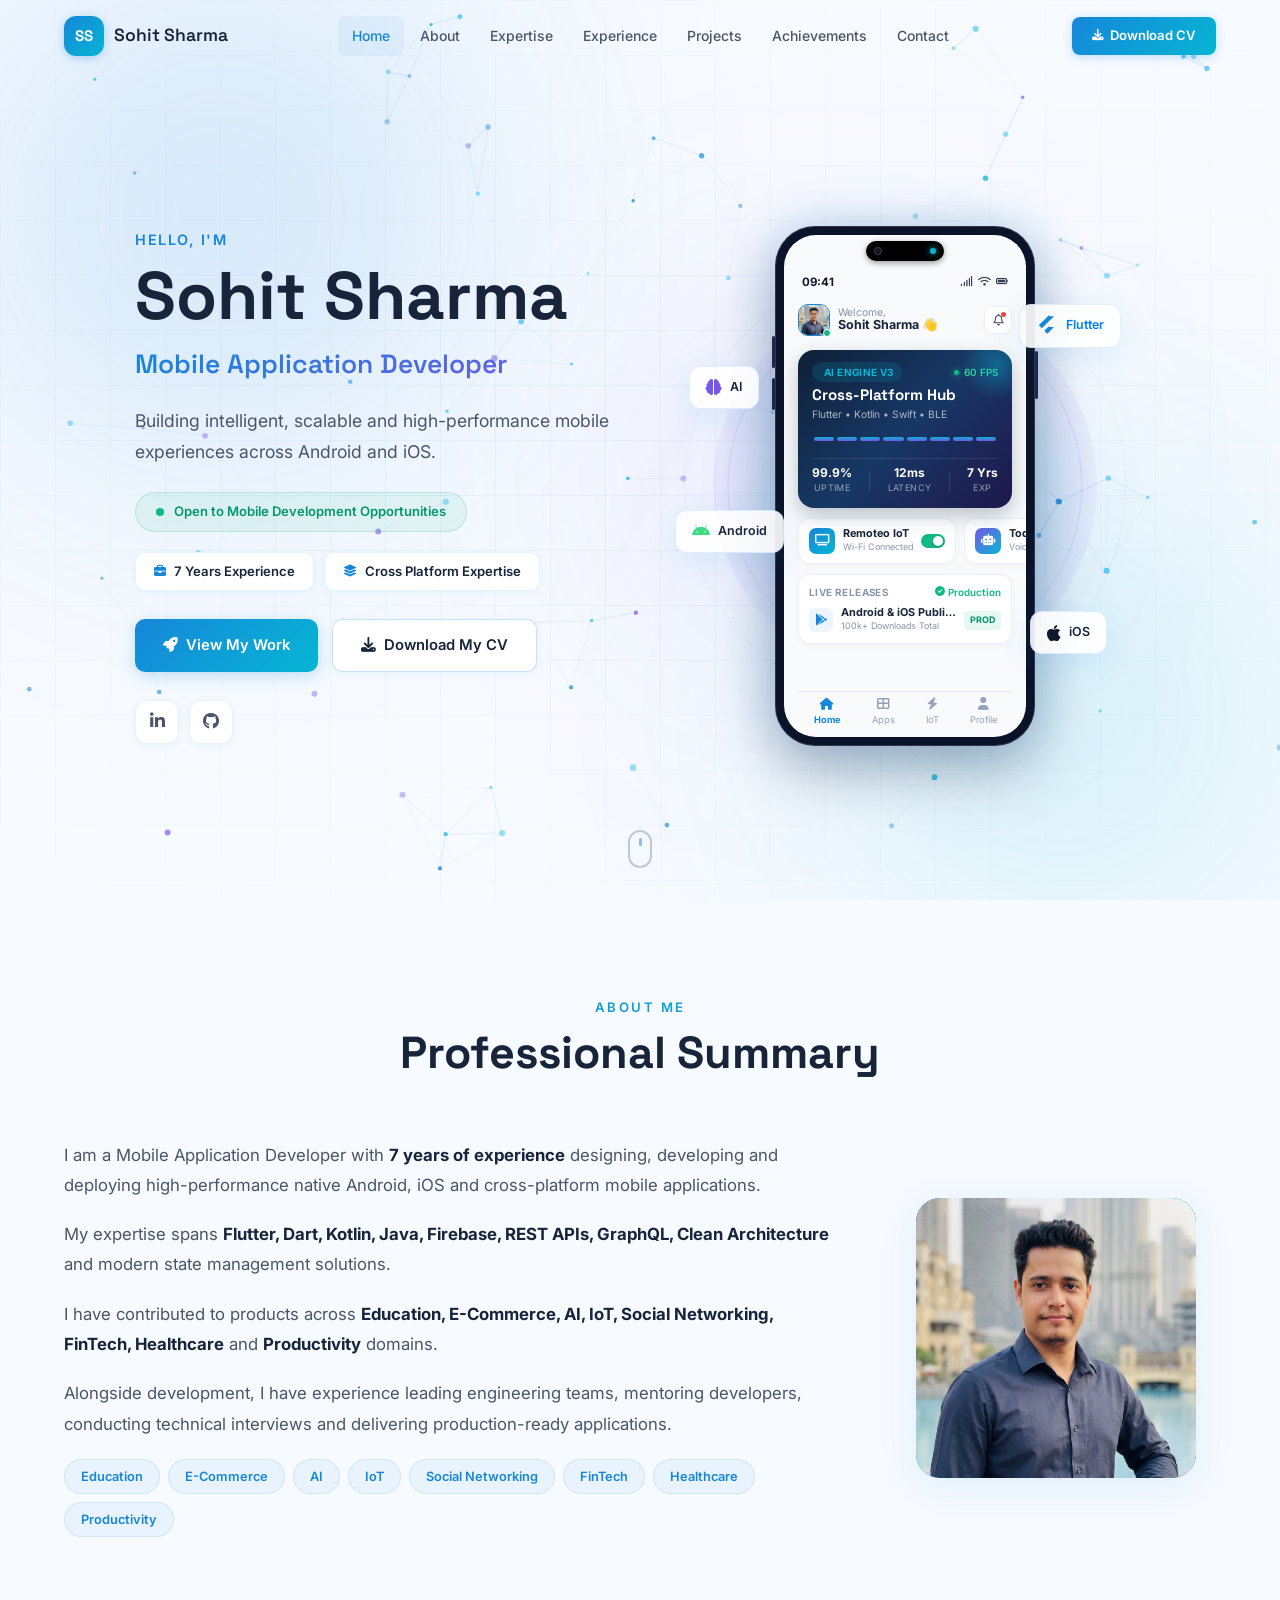
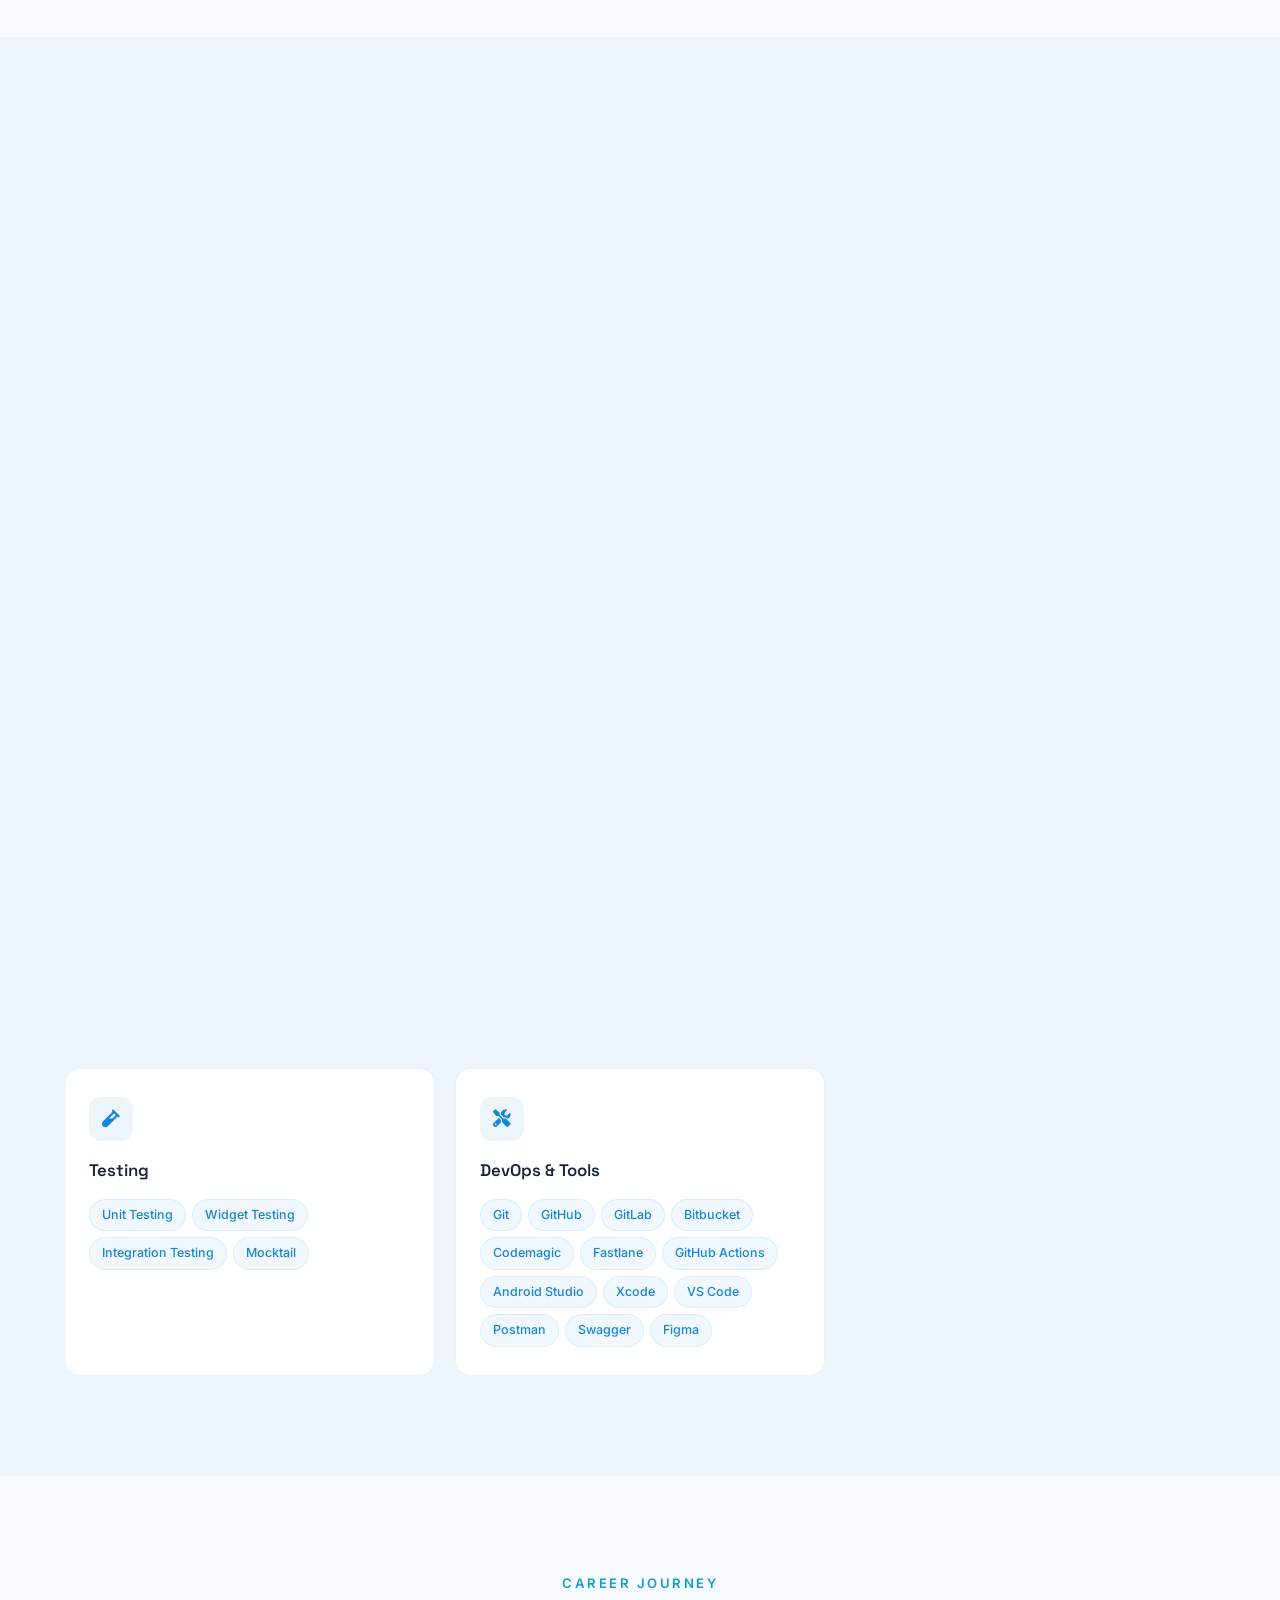
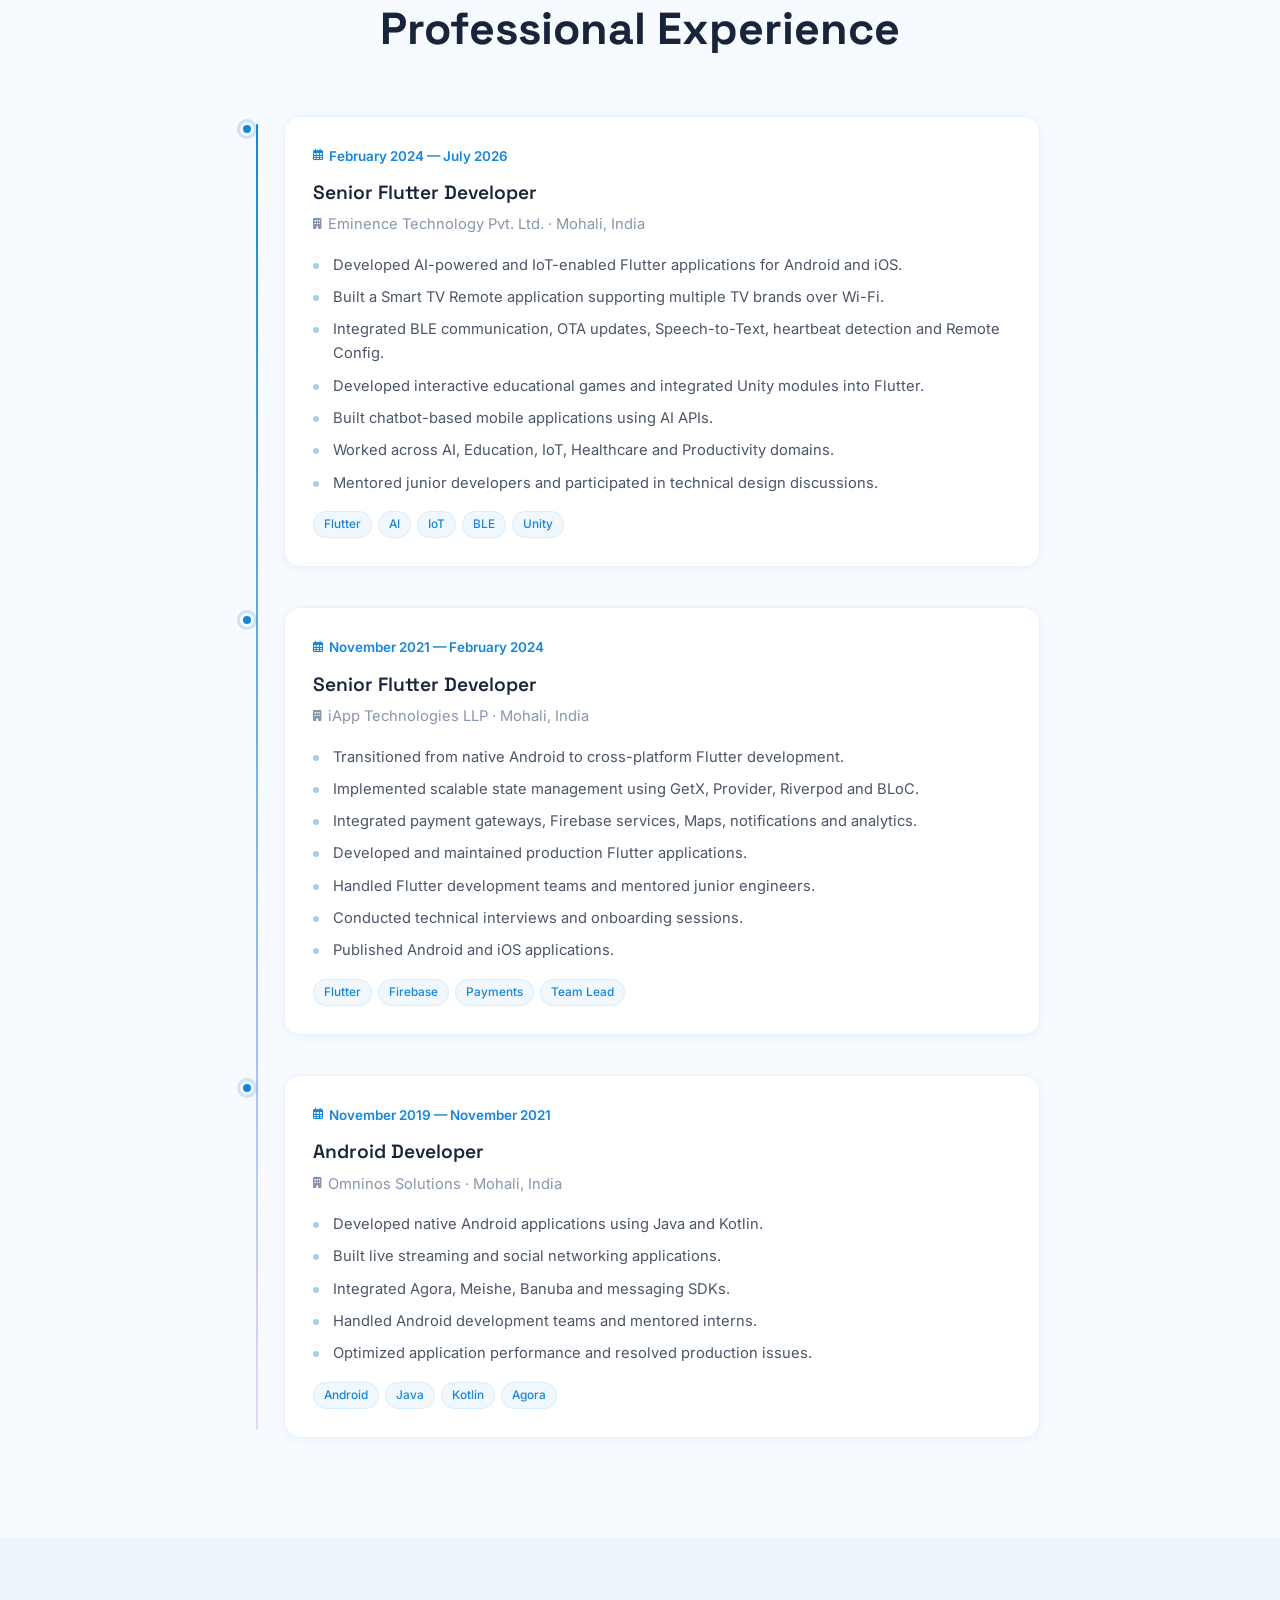
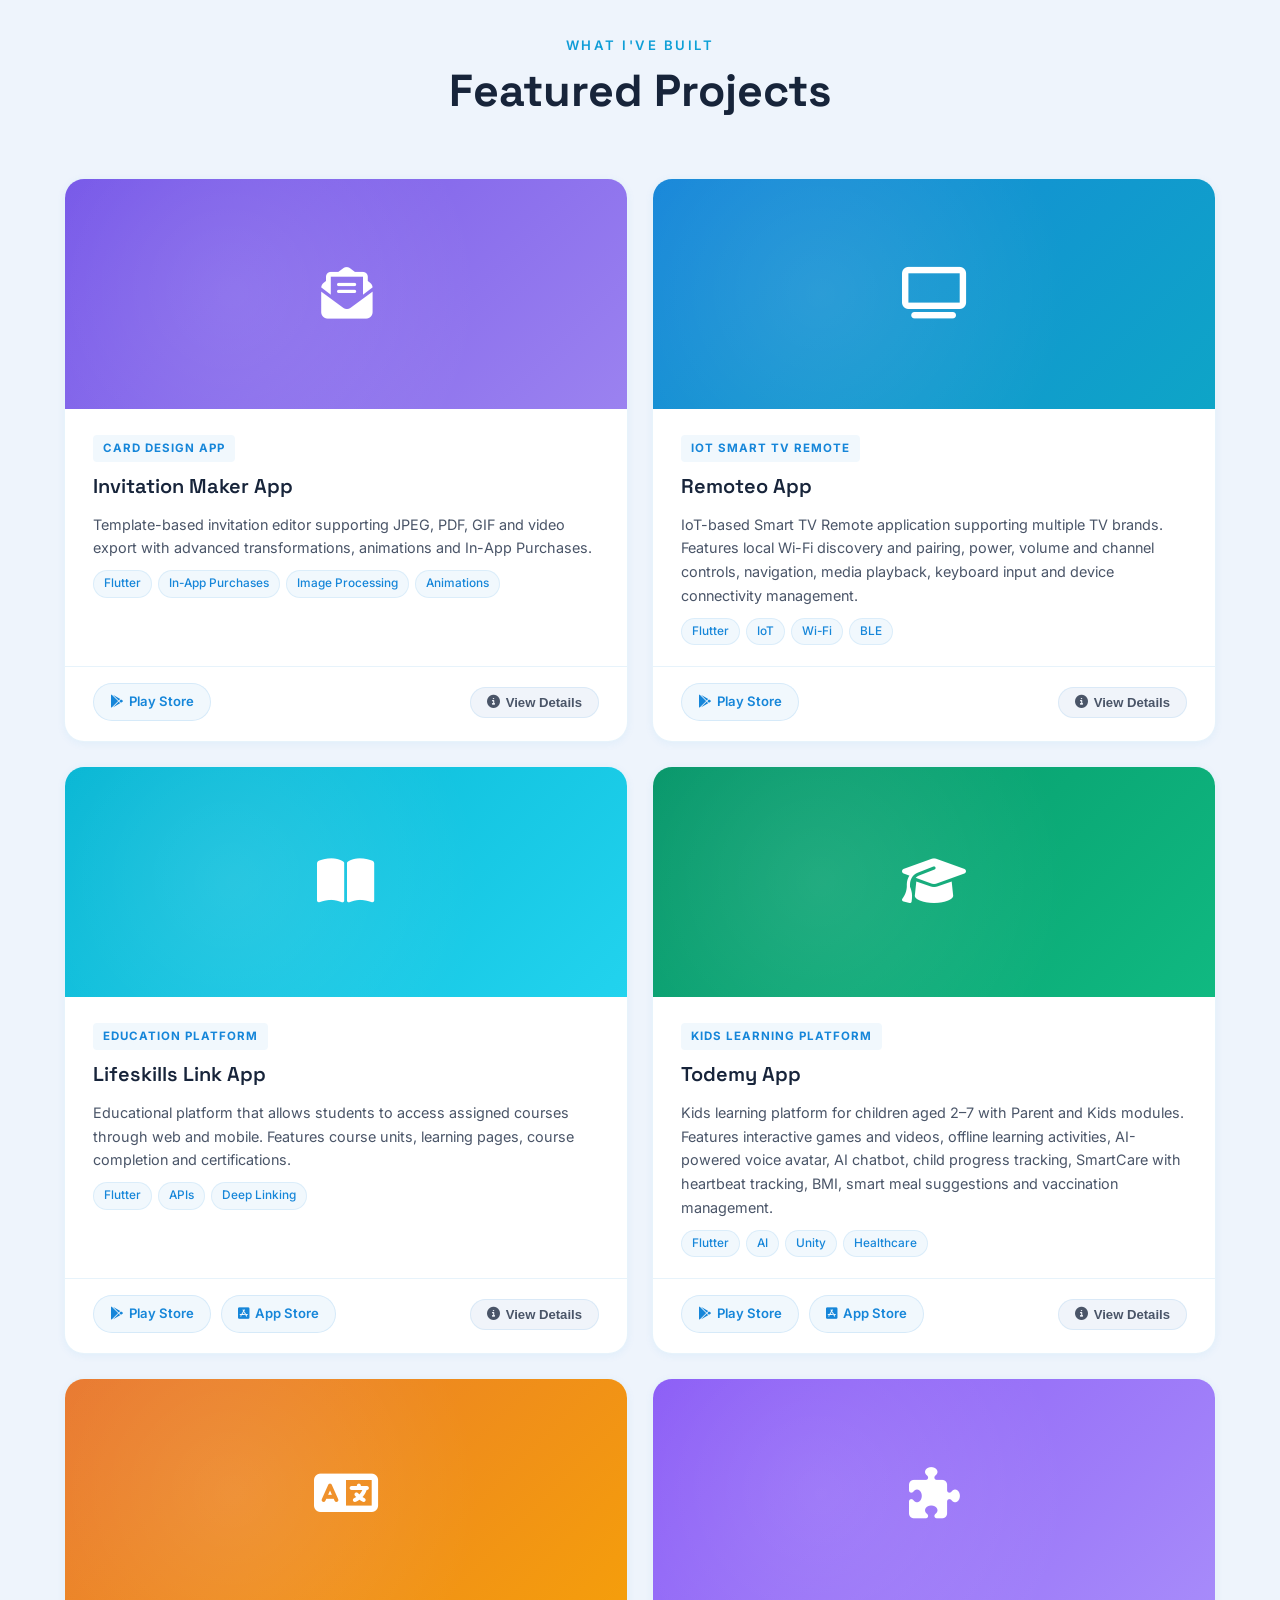
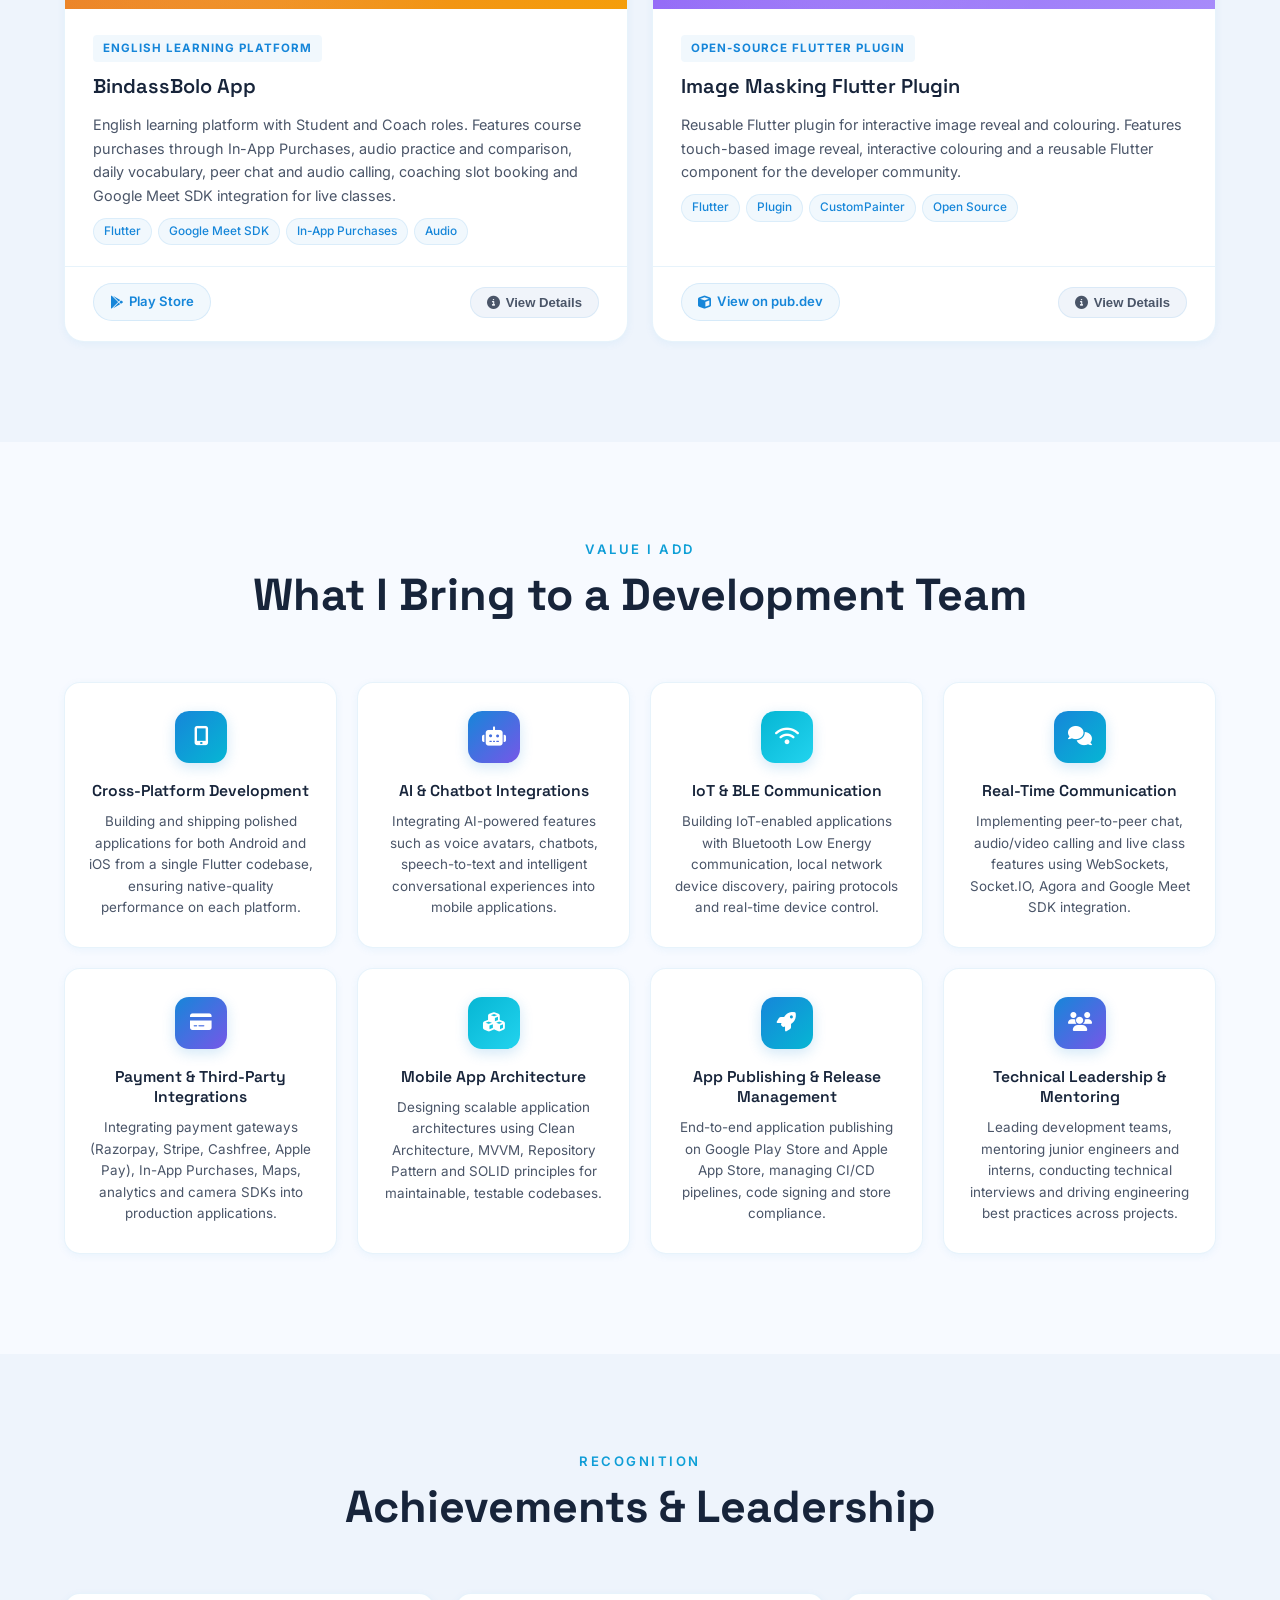
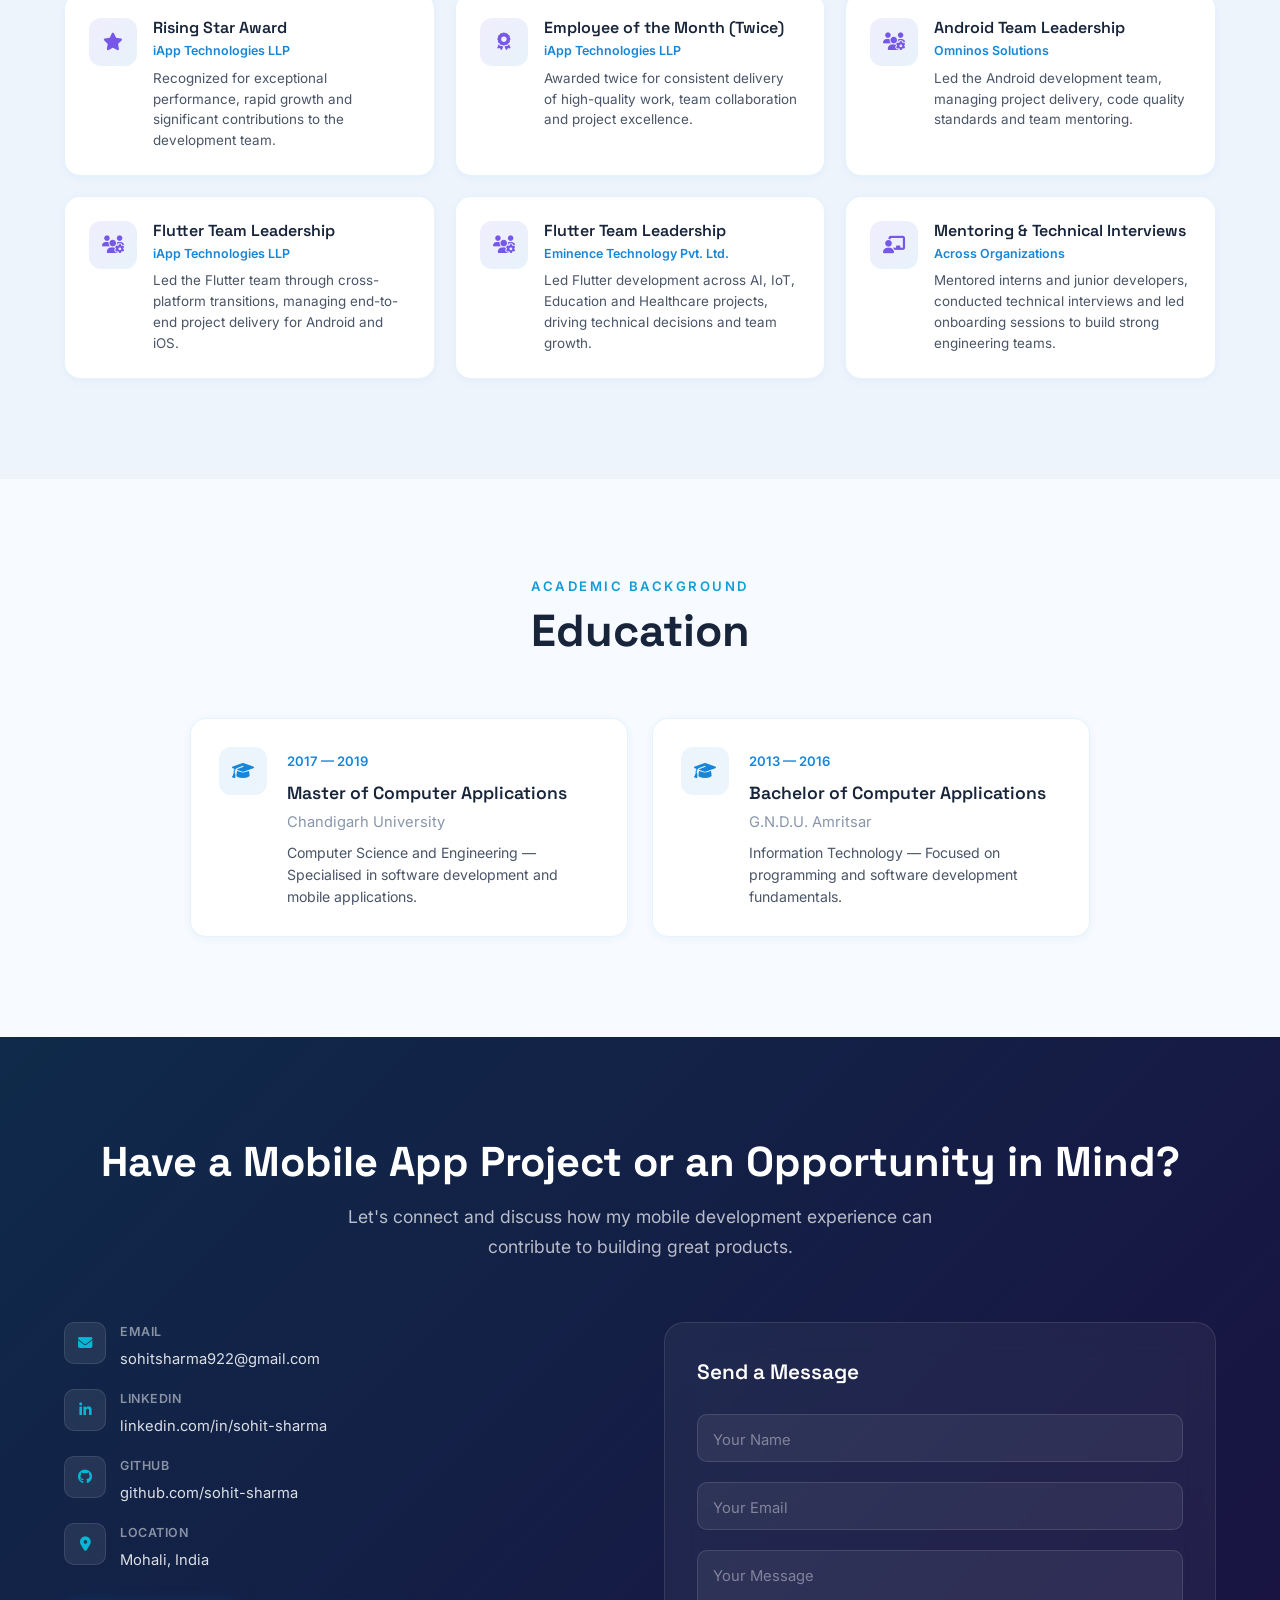
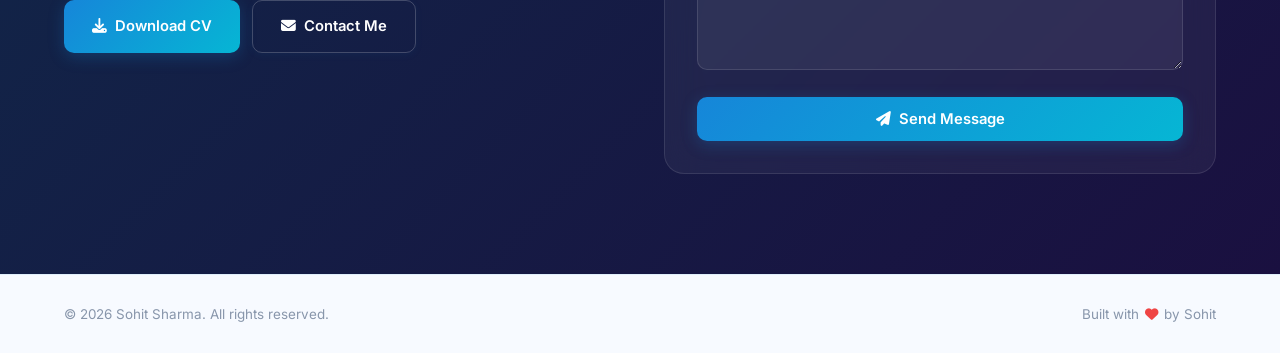
==== commit b8f87c94: "redesign the website" ====
--- a/index.html
+++ b/index.html
@@ -4,765 +4,1180 @@
 <head>
     <meta charset="UTF-8">
     <meta name="viewport" content="width=device-width, initial-scale=1.0">
-    <title>Sohit Sharma - Mobile Application Developer Portfolio</title>
-    <link rel="stylesheet" href="style.css">
+    <title>Sohit Sharma — Mobile Application Developer</title>
+    <meta name="description"
+        content="Mobile Application Developer with 7 years of experience building high-performance Android, iOS and cross-platform mobile applications using Flutter, Dart, Kotlin, Java and Firebase.">
+    <meta name="keywords"
+        content="Mobile Application Developer, Flutter Developer, Android Developer, iOS Developer, Dart, Kotlin, Java, Firebase, Sohit Sharma, Mobile App Developer India">
+    <meta name="author" content="Sohit Sharma">
+
+    <!-- Open Graph -->
+    <meta property="og:title" content="Sohit Sharma — Mobile Application Developer">
+    <meta property="og:description"
+        content="Mobile Application Developer with 7 years of experience building scalable, high-performance mobile applications across Android and iOS.">
+    <meta property="og:type" content="website">
+    <meta property="og:url" content="https://sohit-sharma.github.io/">
+    <meta property="og:image" content="https://sohit-sharma.github.io/assets/images/hero.png">
+    <meta property="og:locale" content="en_IN">
+    <meta property="og:site_name" content="Sohit Sharma Portfolio">
+
+    <!-- Twitter Card -->
+    <meta name="twitter:card" content="summary_large_image">
+    <meta name="twitter:title" content="Sohit Sharma — Mobile Application Developer">
+    <meta name="twitter:description"
+        content="7 years building high-performance mobile apps with Flutter, Android, Kotlin, Java & Firebase.">
+    <meta name="twitter:image" content="https://sohit-sharma.github.io/assets/images/hero.png">
+
+    <!-- Preconnect -->
     <link rel="preconnect" href="https://fonts.googleapis.com">
     <link rel="preconnect" href="https://fonts.gstatic.com" crossorigin>
-    <link href="https://fonts.googleapis.com/css2?family=Inter:wght@300;400;500;600;700;800&display=swap"
+
+    <!-- Fonts -->
+    <link
+        href="https://fonts.googleapis.com/css2?family=Inter:wght@300;400;500;600;700;800&family=Space+Grotesk:wght@400;500;600;700&display=swap"
         rel="stylesheet">
+
+    <!-- Icons -->
     <link rel="stylesheet" href="https://cdnjs.cloudflare.com/ajax/libs/font-awesome/6.4.0/css/all.min.css">
+
+    <!-- Styles -->
+    <link rel="stylesheet" href="style.css">
 </head>
 
 <body>
+    <!-- Cursor Glow -->
+    <div class="cursor-glow" id="cursor-glow" aria-hidden="true"></div>
+
     <!-- Navigation -->
-    <nav class="navbar" id="navbar">
+    <nav class="navbar" id="navbar" aria-label="Main navigation">
         <div class="nav-container">
-            <div class="nav-logo">
-                <span class="logo-text">Sohit Sharma</span>
-            </div>
-            <ul class="nav-menu" id="nav-menu">
-                <li class="nav-item">
-                    <a href="#home" class="nav-link">Home</a>
-                </li>
-                <li class="nav-item">
-                    <a href="#about" class="nav-link">About</a>
-                </li>
-                <li class="nav-item">
-                    <a href="#skills" class="nav-link">Skills</a>
-                </li>
-                <li class="nav-item">
-                    <a href="#projects" class="nav-link">Projects</a>
-                </li>
-                <li class="nav-item">
-                    <a href="#experience" class="nav-link">Experience</a>
-                </li>
-                <li class="nav-item">
-                    <a href="#education" class="nav-link">Education</a>
-                </li>
-                <li class="nav-item">
-                    <a href="#contact" class="nav-link">Contact</a>
-                </li>
+            <a href="#hero" class="nav-logo" aria-label="Sohit Sharma — Home">
+                <span class="logo-mark">SS</span>
+                <span class="logo-name">Sohit Sharma</span>
+            </a>
+            <ul class="nav-menu" id="nav-menu" role="menubar">
+                <li role="none"><a href="#hero" class="nav-link active" role="menuitem">Home</a></li>
+                <li role="none"><a href="#about" class="nav-link" role="menuitem">About</a></li>
+                <li role="none"><a href="#expertise" class="nav-link" role="menuitem">Expertise</a></li>
+                <li role="none"><a href="#experience" class="nav-link" role="menuitem">Experience</a></li>
+                <li role="none"><a href="#projects" class="nav-link" role="menuitem">Projects</a></li>
+                <li role="none"><a href="#achievements" class="nav-link" role="menuitem">Achievements</a></li>
+                <li role="none"><a href="#contact" class="nav-link" role="menuitem">Contact</a></li>
             </ul>
-            <div class="nav-toggle" id="nav-toggle">
+            <a href="assets/images/cv.pdf" download class="nav-cv-btn">
+                <i class="fas fa-download"></i> Download CV
+            </a>
+            <button class="nav-toggle" id="nav-toggle" aria-label="Toggle navigation menu" aria-expanded="false">
                 <span class="bar"></span>
                 <span class="bar"></span>
                 <span class="bar"></span>
-            </div>
-            <button class="theme-toggle" id="theme-toggle" aria-label="Toggle theme">
-                <i class="fas fa-moon" id="theme-icon"></i>
             </button>
         </div>
     </nav>
 
-    <!-- Hero Section -->
-    <section id="home" class="hero">
-        <div class="hero-background">
-                <canvas id="dot-grid" class="dot-grid"></canvas>
-            <div class="gradient-sphere"></div>
-            <div class="gradient-sphere"></div>
-            <div class="gradient-sphere"></div>
-        </div>
-        <!-- Floating Cards -->
-<div class="floating-card card-left-1">
-    <i class="fas fa-mobile-alt"></i>
-    <div>
-        <h4>80+</h4>
-        <span>Apps Built</span>
-    </div>
-</div>
-
-<div class="floating-card card-left-2">
-    <i class="fas fa-fire"></i>
-    <div>
-        <h4>6+</h4>
-        <span>Years Exp.</span>
-    </div>
-</div>
-
-<div class="floating-card card-right-1">
-    <i class="fas fa-users"></i>
-    <div>
-        <h4>1M+</h4>
-        <span>Users</span>
-    </div>
-</div>
-
-<div class="floating-card card-right-2">
-    <i class="fas fa-robot"></i>
-    <div>
-        <h4>AI</h4>
-        <span>Powered Apps</span>
-    </div>
-</div>
-        <div class="hero-content">
-            <h1 class="hero-title animate-fade-in">
-                Hi, I'm <span class="highlight">Sohit Sharma</span>
-            </h1>
-            <h2 class="hero-subtitle animate-fade-in animate-delay-1">
-                Mobile Application Developer
-            </h2>
-            <p class="hero-description animate-fade-in animate-delay-2">
-                Creating Scalable, High-Performance Flutter, iOS & Android Applications with AI-Driven Features
-            </p>
-            <div class="hero-buttons animate-fade-in animate-delay-3">
-                <a href="#projects" class="btn btn-primary">
-                    <i class="fas fa-code"></i> View Projects
-                </a>
-                <a href="assets/images/cv.pdf" download class="btn btn-secondary">
-                    <i class="fas fa-download"></i> Download CV
-                </a>
-                <!-- <a href="#contact" class="btn btn-secondary">
-                    <i class="fas fa-envelope"></i> Contact Me
-                </a> -->
+    <main>
+        <!-- ==================== HERO ==================== -->
+        <section id="hero" class="hero">
+            <div class="hero-bg" aria-hidden="true">
+                <canvas id="hero-particles-canvas" class="hero-particles-canvas"></canvas>
+                <div class="hero-mesh hero-mesh--1"></div>
+                <div class="hero-mesh hero-mesh--2"></div>
+                <div class="hero-mesh hero-mesh--3"></div>
+                <div class="hero-grid-pattern"></div>
             </div>
-            <div class="hero-social animate-fade-in animate-delay-4">
-                <a href="https://github.com/Sohit-Sharma" target="_blank" class="social-link" aria-label="GitHub">
-                    <i class="fab fa-github"></i>
-                </a>
-                <a href="https://www.linkedin.com/in/sohit-sharma-940084172/" target="_blank" class="social-link"
-                    aria-label="LinkedIn">
-                    <i class="fab fa-linkedin"></i>
-                </a>
-                <a href="#contact" class="social-link" aria-label="Email">
-                    <i class="fas fa-envelope"></i>
-                </a>
-            </div>
-        </div>
-        <div class="scroll-indicator">
-            <div class="scroll-arrow"></div>
-        </div>
-    </section>
-
-    <!-- About Section -->
-    <section id="about" class="section">
-        <div class="container">
-            <h2 class="section-title animate-on-scroll">About Me</h2>
-            <div class="about-content">
-                <div class="about-text animate-on-scroll">
-                    <p>
-                        I'm a passionate Mobile App Developer with <strong>6+ years of experience</strong> in
-                        designing, developing, and deploying high-performance Android and cross-platform mobile
-                        applications. My expertise includes Flutter, Dart, Kotlin, Java, Firebase, REST APIs, GraphQL, CI/CD, Clean
-                        Architecture, and modern state management solutions such as BLoC, Riverpod, Provider, and GetX.
-                        I have successfully built scalable, user-centric applications across Education, AI, IoT, Social
-                        Networking, FinTech, Healthcare and Productivity domains.
+
+            <div class="hero-inner">
+                <!-- Left: Text -->
+                <div class="hero-text">
+                    <p class="hero-greeting anim-slide" style="--i:0">Hello, I'm</p>
+                    <h1 class="hero-name anim-slide" style="--i:1">Sohit Sharma</h1>
+                    <h2 class="hero-title anim-slide" style="--i:2">Mobile Application Developer</h2>
+                    <p class="hero-desc anim-slide" style="--i:3">
+                        Building intelligent, scalable and high-performance mobile experiences across Android and iOS.
                     </p>
 
-                    <p>
-                        Along with hands-on
-                        development, I have experience leading development teams, mentoring engineers, conducting
-                        technical interviews, and delivering high-quality applications from concept to deployment.
-                    <div class="about-stats">
-                        <div class="stat-item">
-                            <span class="stat-number">6+</span>
-                            <span class="stat-label">Years Experience</span>
-                        </div>
-                        <div class="stat-item">
-                            <span class="stat-number">80+</span>
-                            <span class="stat-label">Mobile Apps</span>
-                        </div>
-                        <div class="stat-item">
-                            <span class="stat-number">1M+</span>
-                            <span class="stat-label">Users</span>
-                        </div>
+                    <div class="hero-availability anim-slide" style="--i:4">
+                        <span class="avail-dot"></span>
+                        Open to Mobile Development Opportunities
+                    </div>
+
+                    <div class="hero-stats anim-slide" style="--i:5">
+                        <span class="stat-badge"><i class="fas fa-briefcase"></i> 7 Years Experience</span>
+                        <span class="stat-badge"><i class="fas fa-layer-group"></i> Cross Platform Expertise</span>
+                    </div>
+
+                    <div class="hero-actions anim-slide" style="--i:6">
+                        <a href="#projects" class="btn btn-primary">
+                            <i class="fas fa-rocket"></i> View My Work
+                        </a>
+                        <a href="assets/images/cv.pdf" download class="btn btn-outline-light">
+                            <i class="fas fa-download"></i> Download My CV
+                        </a>
+                    </div>
+
+                    <div class="hero-social anim-slide" style="--i:7">
+                        <a href="https://www.linkedin.com/in/sohit-sharma-940084172/" target="_blank"
+                            rel="noopener noreferrer" class="social-pill" aria-label="LinkedIn">
+                            <i class="fab fa-linkedin-in"></i>
+                        </a>
+                        <a href="https://github.com/sohit-sharma" target="_blank" rel="noopener noreferrer"
+                            class="social-pill" aria-label="GitHub">
+                            <i class="fab fa-github"></i>
+                        </a>
                     </div>
                 </div>
-                <div class="about-image animate-on-scroll">
-                    <div class="image-container">
-                        <img src="assets/images/hero.png" alt="Sohit Sharma - Flutter Developer"
-                            class="about-profile-img">
-                    </div>
+
+                <!-- Right: Animated Visual -->
+                <div class="hero-visual anim-slide" style="--i:3" aria-hidden="true">
+                    <!-- Gradient glow behind phone -->
+                    <div class="visual-glow"></div>
+
+                    <!-- Orbital rings -->
+                    <div class="orbit orbit--lg"></div>
+                    <div class="orbit orbit--md"></div>
+                    <div class="orbit orbit--sm"></div>
+
+                    <!-- Phone mockup -->
+                    <div class="phone" id="hero-phone">
+                        <!-- Hardware details -->
+                        <div class="phone-hardware">
+                            <div class="phone-island">
+                                <span class="island-camera"></span>
+                                <span class="island-dot"></span>
+                            </div>
+                            <div class="phone-btn-vol-up"></div>
+                            <div class="phone-btn-vol-down"></div>
+                            <div class="phone-btn-power"></div>
+                        </div>
+
+                        <!-- Active Realistic Phone Screen -->
+                        <div class="phone-screen">
+                            <!-- Status Bar -->
+                            <div class="app-status-bar">
+                                <span class="status-time">09:41</span>
+                                <div class="status-icons">
+                                    <i class="fas fa-signal"></i>
+                                    <i class="fas fa-wifi"></i>
+                                    <i class="fas fa-battery-full"></i>
+                                </div>
+                            </div>
+
+                            <!-- App Top Header -->
+                            <div class="app-header">
+                                <div class="app-user">
+                                    <div class="app-avatar">
+                                        <img src="assets/images/hero.png" alt="Sohit" />
+                                        <span class="avatar-status"></span>
+                                    </div>
+                                    <div class="app-user-info">
+                                        <span class="app-user-greeting">Welcome,</span>
+                                        <strong class="app-user-name">Sohit Sharma 👋</strong>
+                                    </div>
+                                </div>
+                                <div class="app-bell-btn">
+                                    <i class="far fa-bell"></i>
+                                    <span class="bell-badge"></span>
+                                </div>
+                            </div>
+
+                            <!-- Main AI / Mobile Core Card -->
+                            <div class="app-hero-card">
+                                <div class="hero-card-glow"></div>
+                                <div class="hero-card-top">
+                                    <span class="app-tag-pill"><i class="fas fa-sparkles"></i> AI Engine v3</span>
+                                    <span class="live-pulse-badge"><span class="dot"></span> 60 FPS</span>
+                                </div>
+                                <h4 class="hero-card-title">Cross-Platform Hub</h4>
+                                <p class="hero-card-subtitle">Flutter • Kotlin • Swift • BLE</p>
+
+                                <!-- Animated Soundwave / Spectrum Bars -->
+                                <div class="app-soundwave">
+                                    <span class="wave-bar"></span>
+                                    <span class="wave-bar"></span>
+                                    <span class="wave-bar"></span>
+                                    <span class="wave-bar"></span>
+                                    <span class="wave-bar"></span>
+                                    <span class="wave-bar"></span>
+                                    <span class="wave-bar"></span>
+                                    <span class="wave-bar"></span>
+                                </div>
+
+                                <div class="hero-card-footer">
+                                    <div class="metric-item">
+                                        <span class="metric-val">99.9%</span>
+                                        <span class="metric-lbl">Uptime</span>
+                                    </div>
+                                    <div class="metric-div"></div>
+                                    <div class="metric-item">
+                                        <span class="metric-val">12ms</span>
+                                        <span class="metric-lbl">Latency</span>
+                                    </div>
+                                    <div class="metric-div"></div>
+                                    <div class="metric-item">
+                                        <span class="metric-val">7 Yrs</span>
+                                        <span class="metric-lbl">Exp</span>
+                                    </div>
+                                </div>
+                            </div>
+
+                            <!-- Real Products Mini Widgets -->
+                            <div class="app-modules-grid">
+                                <div class="app-mini-card">
+                                    <div class="mini-card-icon mini-card-icon--blue">
+                                        <i class="fas fa-tv"></i>
+                                    </div>
+                                    <div class="mini-card-content">
+                                        <span class="mini-card-title">Remoteo IoT</span>
+                                        <span class="mini-card-sub">Wi-Fi Connected</span>
+                                    </div>
+                                    <div class="mini-toggle active">
+                                        <span class="toggle-knob"></span>
+                                    </div>
+                                </div>
+                                <div class="app-mini-card">
+                                    <div class="mini-card-icon mini-card-icon--cyan">
+                                        <i class="fas fa-robot"></i>
+                                    </div>
+                                    <div class="mini-card-content">
+                                        <span class="mini-card-title">Todemy AI</span>
+                                        <span class="mini-card-sub">Voice Active</span>
+                                    </div>
+                                    <div class="mini-audio-dot">
+                                        <span class="audio-ring"></span>
+                                    </div>
+                                </div>
+                            </div>
+
+                            <!-- Activity Deployment Snippet -->
+                            <div class="app-activity-card">
+                                <div class="activity-header">
+                                    <span class="activity-label">Live Releases</span>
+                                    <span class="activity-status"><i class="fas fa-check-circle"></i> Production</span>
+                                </div>
+                                <div class="activity-item">
+                                    <div class="activity-icon"><i class="fab fa-google-play"></i></div>
+                                    <div class="activity-details">
+                                        <span class="activity-title">Android & iOS Published</span>
+                                        <span class="activity-meta">100k+ Downloads Total</span>
+                                    </div>
+                                    <span class="activity-badge">PROD</span>
+                                </div>
+                            </div>
+
+                            <!-- App Bottom Navigation Bar -->
+                            <div class="app-nav-bar">
+                                <div class="app-nav-item active">
+                                    <i class="fas fa-home"></i>
+                                    <span>Home</span>
+                                </div>
+                                <div class="app-nav-item">
+                                    <i class="fas fa-th-large"></i>
+                                    <span>Apps</span>
+                                </div>
+                                <div class="app-nav-item">
+                                    <i class="fas fa-bolt"></i>
+                                    <span>IoT</span>
+                                </div>
+                                <div class="app-nav-item">
+                                    <i class="fas fa-user"></i>
+                                    <span>Profile</span>
+                                </div>
+                            </div>
+                        </div>
+                    </div>
+
+                    <!-- Floating tech cards -->
+                    <div class="float-card float-card--flutter">
+                        <svg width="22" height="22" viewBox="0 0 24 24" fill="none">
+                            <path
+                                d="M14.314 0L3.098 11.216l3.228 3.228L19.694 1.272h-5.38zM14.314 11.98l-5.26 5.26 3.228 3.228 2.034-2.034 5.258-5.26h-5.26z"
+                                fill="#1686D9" />
+                        </svg>
+                        <span>Flutter</span>
+                    </div>
+                    <div class="float-card float-card--android">
+                        <i class="fab fa-android"></i>
+                        <span>Android</span>
+                    </div>
+                    <div class="float-card float-card--ios">
+                        <i class="fab fa-apple"></i>
+                        <span>iOS</span>
+                    </div>
+                    <div class="float-card float-card--ai">
+                        <i class="fas fa-brain"></i>
+                        <span>AI</span>
+                    </div>
+
+                    <!-- Connecting lines SVG -->
+                    <svg class="connect-lines" viewBox="0 0 500 500" fill="none">
+                        <line x1="250" y1="150" x2="380" y2="100" stroke="url(#lineGrad)" stroke-width="1"
+                            opacity="0.3" />
+                        <line x1="250" y1="250" x2="120" y2="180" stroke="url(#lineGrad)" stroke-width="1"
+                            opacity="0.25" />
+                        <line x1="250" y1="350" x2="400" y2="380" stroke="url(#lineGrad)" stroke-width="1"
+                            opacity="0.2" />
+                        <line x1="250" y1="250" x2="130" y2="380" stroke="url(#lineGrad)" stroke-width="1"
+                            opacity="0.2" />
+                        <defs>
+                            <linearGradient id="lineGrad" x1="0%" y1="0%" x2="100%" y2="0%">
+                                <stop offset="0%" stop-color="#1686D9" stop-opacity="0.6" />
+                                <stop offset="100%" stop-color="#06B6D4" stop-opacity="0" />
+                            </linearGradient>
+                        </defs>
+                    </svg>
                 </div>
             </div>
-        </div>
-    </section>
-
-    <!-- Skills Section -->
-    <section id="skills" class="section section-alt">
-        <div class="container">
-            <h2 class="section-title animate-on-scroll">Technical Skills</h2>
-            <div class="skills-grid">
-                <div class="skill-category animate-on-scroll">
-                    <h3 class="category-title">
-                        <i class="fas fa-code"></i> Languages
-                    </h3>
-                    <div class="skills-list">
-                        <div class="skill-item">
-                            <span class="skill-name">Dart</span>
-                            <div class="skill-bar">
-                                <div class="skill-progress" data-progress="95"></div>
-                            </div>
-                        </div>
-                        <div class="skill-item">
-                            <span class="skill-name">Kotlin</span>
-                            <div class="skill-bar">
-                                <div class="skill-progress" data-progress="85"></div>
-                            </div>
-                        </div>
-                        <div class="skill-item">
-                            <span class="skill-name">Java</span>
-                            <div class="skill-bar">
-                                <div class="skill-progress" data-progress="90"></div>
-                            </div>
-                        </div>
-                        <div class="skill-item">
-                            <span class="skill-name">Python</span>
-                            <div class="skill-bar">
-                                <div class="skill-progress" data-progress="80"></div>
-                            </div>
-                        </div>
-                    </div>
-                </div>
-
-                <div class="skill-category animate-on-scroll">
-                    <h3 class="category-title">
-                        <i class="fas fa-layer-group"></i> Tech Stack
-                    </h3>
-                    <div class="skills-list">
-                        <div class="skill-item">
-                            <span class="skill-name">Flutter</span>
-                            <div class="skill-bar">
-                                <div class="skill-progress" data-progress="95"></div>
-                            </div>
-                        </div>
-                        <div class="skill-item">
-                            <span class="skill-name">Android</span>
-                            <div class="skill-bar">
-                                <div class="skill-progress" data-progress="95"></div>
-                            </div>
-                        </div>
-                        <div class="skill-item">
-                            <span class="skill-name">iOS</span>
-                            <div class="skill-bar">
-                                <div class="skill-progress" data-progress="90"></div>
-                            </div>
-                        </div>
-                        <div class="skill-item">
-                            <span class="skill-name">Firebase</span>
-                            <div class="skill-bar">
-                                <div class="skill-progress" data-progress="95"></div>
-                            </div>
-                        </div>
-                    </div>
-                </div>
-
-                <div class="skill-category animate-on-scroll">
-                    <h3 class="category-title">
-                        <i class="fas fa-database"></i> Architecture
-                    </h3>
-                    <div class="skills-list">
-                        <div class="skill-item">
-                            <span class="skill-name">GetX</span>
-                            <div class="skill-bar">
-                                <div class="skill-progress" data-progress="95"></div>
-                            </div>
-                        </div>
-                        <div class="skill-item">
-                            <span class="skill-name">Provider</span>
-                            <div class="skill-bar">
-                                <div class="skill-progress" data-progress="95"></div>
-                            </div>
-                        </div>
-                        <div class="skill-item">
-                            <span class="skill-name">Riverpod</span>
-                            <div class="skill-bar">
-                                <div class="skill-progress" data-progress="90"></div>
-                            </div>
-                        </div>
-                        <div class="skill-item">
-                            <span class="skill-name">BLoC</span>
-                            <div class="skill-bar">
-                                <div class="skill-progress" data-progress="90"></div>
-                            </div>
-                        </div>
-                    </div>
-                </div>
-
-                <div class="skill-category animate-on-scroll">
-                    <h3 class="category-title">
-                        <i class="fas fa-tools"></i> Tools
-                    </h3>
-                    <div class="skills-list">
-                        <div class="skill-item">
-                            <span class="skill-name">Android Studio</span>
-                            <div class="skill-bar">
-                                <div class="skill-progress" data-progress="95"></div>
-                            </div>
-                        </div>
-                        <div class="skill-item">
-                            <span class="skill-name">Xcode</span>
-                            <div class="skill-bar">
-                                <div class="skill-progress" data-progress="90"></div>
-                            </div>
-                        </div>
-                        <div class="skill-item">
-                            <span class="skill-name">VsCode</span>
-                            <div class="skill-bar">
-                                <div class="skill-progress" data-progress="90"></div>
-                            </div>
-                        </div>
-                        <div class="skill-item">
-                            <span class="skill-name">Cursor + Antigravity</span>
-                            <div class="skill-bar">
-                                <div class="skill-progress" data-progress="90"></div>
-                            </div>
-                        </div>
-                    </div>
+
+            <div class="scroll-hint" aria-hidden="true">
+                <div class="scroll-mouse">
+                    <div class="scroll-wheel"></div>
                 </div>
             </div>
-        </div>
-    </section>
-
-    <!-- Projects Section -->
-    <section id="projects" class="section">
-        <div class="container">
-            <h2 class="section-title animate-on-scroll">Featured Projects</h2>
-            <div class="projects-grid">
-                <div class="project-card animate-on-scroll">
-                    <div class="project-image">
-                        <div class="project-placeholder">
+        </section>
+
+        <!-- ==================== ABOUT ==================== -->
+        <section id="about" class="section">
+            <div class="container">
+                <h2 class="section-heading reveal">
+                    <span class="section-tag">About Me</span>
+                    Professional Summary
+                </h2>
+                <div class="about-grid">
+                    <div class="about-text reveal">
+                        <p>
+                            I am a Mobile Application Developer with <strong>7 years of experience</strong> designing,
+                            developing and deploying high-performance native Android, iOS and cross-platform mobile
+                            applications.
+                        </p>
+                        <p>
+                            My expertise spans <strong>Flutter, Dart, Kotlin, Java, Firebase, REST APIs, GraphQL,
+                                Clean Architecture</strong> and modern state management solutions.
+                        </p>
+                        <p>
+                            I have contributed to products across <strong>Education, E-Commerce, AI, IoT, Social
+                                Networking, FinTech, Healthcare</strong> and <strong>Productivity</strong> domains.
+                        </p>
+                        <p>
+                            Alongside development, I have experience leading engineering teams, mentoring developers,
+                            conducting technical interviews and delivering production-ready applications.
+                        </p>
+                        <div class="about-domains">
+                            <span class="domain-tag">Education</span>
+                            <span class="domain-tag">E-Commerce</span>
+                            <span class="domain-tag">AI</span>
+                            <span class="domain-tag">IoT</span>
+                            <span class="domain-tag">Social Networking</span>
+                            <span class="domain-tag">FinTech</span>
+                            <span class="domain-tag">Healthcare</span>
+                            <span class="domain-tag">Productivity</span>
+                        </div>
+                    </div>
+                    <div class="about-image reveal">
+                        <div class="profile-frame">
+                            <img src="assets/images/hero.png" alt="Sohit Sharma — Mobile Application Developer"
+                                width="320" height="320" loading="lazy">
+                        </div>
+                    </div>
+                </div>
+            </div>
+        </section>
+
+        <!-- ==================== EXPERTISE ==================== -->
+        <section id="expertise" class="section section--alt">
+            <div class="container">
+                <h2 class="section-heading reveal">
+                    <span class="section-tag">What I Work With</span>
+                    Technical Expertise
+                </h2>
+                <div class="expertise-grid">
+                    <!-- Programming Languages -->
+                    <div class="expertise-card reveal">
+                        <div class="expertise-icon"><i class="fas fa-code"></i></div>
+                        <h3 class="expertise-title">Programming Languages</h3>
+                        <div class="tech-tags">
+                            <span class="tech-tag">Dart</span>
+                            <span class="tech-tag">Java</span>
+                            <span class="tech-tag">Kotlin</span>
+                            <span class="tech-tag">Swift</span>
+                        </div>
+                    </div>
+                    <!-- Mobile Development -->
+                    <div class="expertise-card reveal">
+                        <div class="expertise-icon"><i class="fas fa-mobile-alt"></i></div>
+                        <h3 class="expertise-title">Mobile Development</h3>
+                        <div class="tech-tags">
+                            <span class="tech-tag">Flutter</span>
+                            <span class="tech-tag">Android Native</span>
+                            <span class="tech-tag">iOS</span>
+                            <span class="tech-tag">Responsive UI</span>
+                            <span class="tech-tag">Adaptive Layouts</span>
+                        </div>
+                    </div>
+                    <!-- State Management -->
+                    <div class="expertise-card reveal">
+                        <div class="expertise-icon"><i class="fas fa-sitemap"></i></div>
+                        <h3 class="expertise-title">State Management</h3>
+                        <div class="tech-tags">
+                            <span class="tech-tag">BLoC</span>
+                            <span class="tech-tag">Riverpod</span>
+                            <span class="tech-tag">Provider</span>
+                            <span class="tech-tag">GetX</span>
+                        </div>
+                    </div>
+                    <!-- Architecture -->
+                    <div class="expertise-card reveal">
+                        <div class="expertise-icon"><i class="fas fa-cubes"></i></div>
+                        <h3 class="expertise-title">Architecture</h3>
+                        <div class="tech-tags">
+                            <span class="tech-tag">Clean Architecture</span>
+                            <span class="tech-tag">MVVM</span>
+                            <span class="tech-tag">SOLID Principles</span>
+                            <span class="tech-tag">Repository Pattern</span>
+                        </div>
+                    </div>
+                    <!-- Backend & Networking -->
+                    <div class="expertise-card reveal">
+                        <div class="expertise-icon"><i class="fas fa-server"></i></div>
+                        <h3 class="expertise-title">Backend & Networking</h3>
+                        <div class="tech-tags">
+                            <span class="tech-tag">REST APIs</span>
+                            <span class="tech-tag">WebSockets</span>
+                            <span class="tech-tag">Socket.IO</span>
+                            <span class="tech-tag">GraphQL</span>
+                            <span class="tech-tag">JSON</span>
+                        </div>
+                    </div>
+                    <!-- Firebase -->
+                    <div class="expertise-card reveal">
+                        <div class="expertise-icon"><i class="fas fa-fire"></i></div>
+                        <h3 class="expertise-title">Firebase</h3>
+                        <div class="tech-tags">
+                            <span class="tech-tag">Authentication</span>
+                            <span class="tech-tag">Firestore</span>
+                            <span class="tech-tag">Analytics</span>
+                            <span class="tech-tag">Cloud Messaging</span>
+                            <span class="tech-tag">Crashlytics</span>
+                            <span class="tech-tag">Hosting</span>
+                        </div>
+                    </div>
+                    <!-- Databases -->
+                    <div class="expertise-card reveal">
+                        <div class="expertise-icon"><i class="fas fa-database"></i></div>
+                        <h3 class="expertise-title">Databases</h3>
+                        <div class="tech-tags">
+                            <span class="tech-tag">Hive</span>
+                            <span class="tech-tag">SQLite</span>
+                            <span class="tech-tag">SharedPreferences</span>
+                            <span class="tech-tag">Secure Storage</span>
+                            <span class="tech-tag">Offline Data Sync</span>
+                        </div>
+                    </div>
+                    <!-- Integrations -->
+                    <div class="expertise-card reveal">
+                        <div class="expertise-icon"><i class="fas fa-plug"></i></div>
+                        <h3 class="expertise-title">Integrations</h3>
+                        <div class="tech-tags">
+                            <span class="tech-tag">Agora</span>
+                            <span class="tech-tag">ZegoLive</span>
+                            <span class="tech-tag">Unity</span>
+                            <span class="tech-tag">BLE</span>
+                            <span class="tech-tag">IoT</span>
+                            <span class="tech-tag">Maps</span>
+                            <span class="tech-tag">Camera SDKs</span>
+                            <span class="tech-tag">Voice & Video SDKs</span>
+                        </div>
+                    </div>
+                    <!-- Payment Integration -->
+                    <div class="expertise-card reveal">
+                        <div class="expertise-icon"><i class="fas fa-credit-card"></i></div>
+                        <h3 class="expertise-title">Payment Integration</h3>
+                        <div class="tech-tags">
+                            <span class="tech-tag">Razorpay</span>
+                            <span class="tech-tag">Stripe</span>
+                            <span class="tech-tag">Cashfree</span>
+                            <span class="tech-tag">Square</span>
+                            <span class="tech-tag">Apple Pay</span>
+                            <span class="tech-tag">In-App Purchases</span>
+                        </div>
+                    </div>
+                    <!-- Testing -->
+                    <div class="expertise-card reveal">
+                        <div class="expertise-icon"><i class="fas fa-vial"></i></div>
+                        <h3 class="expertise-title">Testing</h3>
+                        <div class="tech-tags">
+                            <span class="tech-tag">Unit Testing</span>
+                            <span class="tech-tag">Widget Testing</span>
+                            <span class="tech-tag">Integration Testing</span>
+                            <span class="tech-tag">Mocktail</span>
+                        </div>
+                    </div>
+                    <!-- DevOps & Tools -->
+                    <div class="expertise-card reveal">
+                        <div class="expertise-icon"><i class="fas fa-tools"></i></div>
+                        <h3 class="expertise-title">DevOps & Tools</h3>
+                        <div class="tech-tags">
+                            <span class="tech-tag">Git</span>
+                            <span class="tech-tag">GitHub</span>
+                            <span class="tech-tag">GitLab</span>
+                            <span class="tech-tag">Bitbucket</span>
+                            <span class="tech-tag">Codemagic</span>
+                            <span class="tech-tag">Fastlane</span>
+                            <span class="tech-tag">GitHub Actions</span>
+                            <span class="tech-tag">Android Studio</span>
+                            <span class="tech-tag">Xcode</span>
+                            <span class="tech-tag">VS Code</span>
+                            <span class="tech-tag">Postman</span>
+                            <span class="tech-tag">Swagger</span>
+                            <span class="tech-tag">Figma</span>
+                        </div>
+                    </div>
+                </div>
+            </div>
+        </section>
+
+        <!-- ==================== EXPERIENCE ==================== -->
+        <section id="experience" class="section">
+            <div class="container">
+                <h2 class="section-heading reveal">
+                    <span class="section-tag">Career Journey</span>
+                    Professional Experience
+                </h2>
+                <div class="timeline">
+                    <!-- Eminence Technology -->
+                    <div class="timeline-item reveal">
+                        <div class="timeline-marker">
+                            <div class="timeline-dot"></div>
+                        </div>
+                        <div class="timeline-card">
+                            <div class="timeline-header">
+                                <span class="timeline-date"><i class="far fa-calendar-alt"></i> February 2024 — July
+                                    2026</span>
+                            </div>
+                            <h3 class="timeline-role">Senior Flutter Developer</h3>
+                            <h4 class="timeline-company"><i class="fas fa-building"></i> Eminence Technology Pvt. Ltd. ·
+                                Mohali, India</h4>
+                            <ul class="timeline-points">
+                                <li>Developed AI-powered and IoT-enabled Flutter applications for Android and iOS.</li>
+                                <li>Built a Smart TV Remote application supporting multiple TV brands over Wi-Fi.</li>
+                                <li>Integrated BLE communication, OTA updates, Speech-to-Text, heartbeat detection and
+                                    Remote Config.</li>
+                                <li>Developed interactive educational games and integrated Unity modules into Flutter.
+                                </li>
+                                <li>Built chatbot-based mobile applications using AI APIs.</li>
+                                <li>Worked across AI, Education, IoT, Healthcare and Productivity domains.</li>
+                                <li>Mentored junior developers and participated in technical design discussions.</li>
+                            </ul>
+                            <div class="timeline-tech">
+                                <span class="tech-tag tech-tag--sm">Flutter</span>
+                                <span class="tech-tag tech-tag--sm">AI</span>
+                                <span class="tech-tag tech-tag--sm">IoT</span>
+                                <span class="tech-tag tech-tag--sm">BLE</span>
+                                <span class="tech-tag tech-tag--sm">Unity</span>
+                            </div>
+                        </div>
+                    </div>
+
+                    <!-- iApp Technologies -->
+                    <div class="timeline-item reveal">
+                        <div class="timeline-marker">
+                            <div class="timeline-dot"></div>
+                        </div>
+                        <div class="timeline-card">
+                            <div class="timeline-header">
+                                <span class="timeline-date"><i class="far fa-calendar-alt"></i> November 2021 — February
+                                    2024</span>
+                            </div>
+                            <h3 class="timeline-role">Senior Flutter Developer</h3>
+                            <h4 class="timeline-company"><i class="fas fa-building"></i> iApp Technologies LLP · Mohali,
+                                India</h4>
+                            <ul class="timeline-points">
+                                <li>Transitioned from native Android to cross-platform Flutter development.</li>
+                                <li>Implemented scalable state management using GetX, Provider, Riverpod and BLoC.</li>
+                                <li>Integrated payment gateways, Firebase services, Maps, notifications and analytics.
+                                </li>
+                                <li>Developed and maintained production Flutter applications.</li>
+                                <li>Handled Flutter development teams and mentored junior engineers.</li>
+                                <li>Conducted technical interviews and onboarding sessions.</li>
+                                <li>Published Android and iOS applications.</li>
+                            </ul>
+                            <div class="timeline-tech">
+                                <span class="tech-tag tech-tag--sm">Flutter</span>
+                                <span class="tech-tag tech-tag--sm">Firebase</span>
+                                <span class="tech-tag tech-tag--sm">Payments</span>
+                                <span class="tech-tag tech-tag--sm">Team Lead</span>
+                            </div>
+                        </div>
+                    </div>
+
+                    <!-- Omninos Solutions -->
+                    <div class="timeline-item reveal">
+                        <div class="timeline-marker">
+                            <div class="timeline-dot"></div>
+                        </div>
+                        <div class="timeline-card">
+                            <div class="timeline-header">
+                                <span class="timeline-date"><i class="far fa-calendar-alt"></i> November 2019 — November
+                                    2021</span>
+                            </div>
+                            <h3 class="timeline-role">Android Developer</h3>
+                            <h4 class="timeline-company"><i class="fas fa-building"></i> Omninos Solutions · Mohali,
+                                India</h4>
+                            <ul class="timeline-points">
+                                <li>Developed native Android applications using Java and Kotlin.</li>
+                                <li>Built live streaming and social networking applications.</li>
+                                <li>Integrated Agora, Meishe, Banuba and messaging SDKs.</li>
+                                <li>Handled Android development teams and mentored interns.</li>
+                                <li>Optimized application performance and resolved production issues.</li>
+                            </ul>
+                            <div class="timeline-tech">
+                                <span class="tech-tag tech-tag--sm">Android</span>
+                                <span class="tech-tag tech-tag--sm">Java</span>
+                                <span class="tech-tag tech-tag--sm">Kotlin</span>
+                                <span class="tech-tag tech-tag--sm">Agora</span>
+                            </div>
+                        </div>
+                    </div>
+                </div>
+            </div>
+        </section>
+
+        <!-- ==================== PROJECTS ==================== -->
+        <section id="projects" class="section section--alt">
+            <div class="container">
+                <h2 class="section-heading reveal">
+                    <span class="section-tag">What I've Built</span>
+                    Featured Projects
+                </h2>
+                <div class="projects-grid">
+
+                    <!-- Invitation Maker -->
+                    <article class="project-card reveal">
+                        <div class="project-visual project-visual--violet">
                             <i class="fas fa-envelope-open-text"></i>
                         </div>
-                    </div>
-                    <div class="project-content">
-                        <h3 class="project-title">Invitation Maker App</h3>
-                        <p class="project-description">
-                            Invitation Maker Card Design gives you Free Professional invitation card templates which you
-                            can use for your event, parties or any occasion. It is easier to make any card.
-                            With Invitation Maker & Card Design, you can create stunning invitations & greeting cards in
-                            just a few taps. No design skills needed—just choose, customize & share!
-                        </p>
-                        <div class="project-tech">
-                            <span class="tech-tag">Flutter</span>
-                            <span class="tech-tag">JSON</span>
-                            <span class="tech-tag">SharedPreferences</span>
+                        <div class="project-body">
+                            <div class="project-meta">
+                                <span class="project-category">Card Design App</span>
+                            </div>
+                            <h3 class="project-name">Invitation Maker App</h3>
+                            <p class="project-desc">
+                                Template-based invitation editor supporting JPEG, PDF, GIF and video export with
+                                advanced transformations, animations and In-App Purchases.
+                            </p>
+                            <div class="project-stack">
+                                <span class="tech-tag tech-tag--sm">Flutter</span>
+                                <span class="tech-tag tech-tag--sm">In-App Purchases</span>
+                                <span class="tech-tag tech-tag--sm">Image Processing</span>
+                                <span class="tech-tag tech-tag--sm">Animations</span>
+                            </div>
+                            <div class="project-expanded">
+                                <h4><i class="fas fa-layer-group"></i> Architecture & Engineering Highlights</h4>
+                                <ul>
+                                    <li>Architected high-performance canvas editing pipeline with real-time
+                                        gesture-based scaling & rotation.</li>
+                                    <li>Implemented multi-format export engines delivering optimized high-resolution
+                                        JPEG, PDF, GIF, and MP4.</li>
+                                    <li>Engineered store monetization with cross-platform In-App Purchases and receipt
+                                        validation.</li>
+                                </ul>
+                            </div>
                         </div>
                         <div class="project-links">
                             <a href="https://play.google.com/store/apps/details?id=com.textArtApp" target="_blank"
-                                class="project-btn">
-                                <i class="fab fa-google-play"></i>
-                                Play Store
+                                rel="noopener noreferrer" class="project-link">
+                                <i class="fab fa-google-play"></i> Play Store
                             </a>
-
-                        </div>
-
-                    </div>
-                </div>
-
-                <div class="project-card animate-on-scroll">
-                    <div class="project-image">
-                        <div class="project-placeholder">
+                            <button class="project-details-btn" aria-expanded="false">
+                                <i class="fas fa-info-circle"></i> View Details
+                            </button>
+                        </div>
+                    </article>
+
+                    <!-- Remoteo -->
+                    <article class="project-card reveal">
+                        <div class="project-visual project-visual--blue">
                             <i class="fas fa-tv"></i>
                         </div>
-                    </div>
-                    <div class="project-content">
-                        <h3 class="project-title">Remoteo App</h3>
-                        <p class="project-description">
-                            Smart TV Remote Control – Developed an IoT-based Smart TV Remote application that enables
-                            users to control multiple Smart TV brands over a local Wi-Fi network using their mobile
-                            devices. Implemented features including device discovery, pairing, power, volume, channel,
-                            navigation, media playback, and keyboard input for seamless TV interaction.
-                        </p>
-                        <div class="project-tech">
-                            <span class="tech-tag">Flutter</span>
-                            <span class="tech-tag">IOT</span>
-                            <span class="tech-tag">Wi-Fi</span>
+                        <div class="project-body">
+                            <div class="project-meta">
+                                <span class="project-category">IoT Smart TV Remote</span>
+                            </div>
+                            <h3 class="project-name">Remoteo App</h3>
+                            <p class="project-desc">
+                                IoT-based Smart TV Remote application supporting multiple TV brands.
+                                Features local Wi-Fi discovery and pairing, power, volume and channel
+                                controls, navigation, media playback, keyboard input and device
+                                connectivity management.
+                            </p>
+                            <div class="project-stack">
+                                <span class="tech-tag tech-tag--sm">Flutter</span>
+                                <span class="tech-tag tech-tag--sm">IoT</span>
+                                <span class="tech-tag tech-tag--sm">Wi-Fi</span>
+                                <span class="tech-tag tech-tag--sm">BLE</span>
+                            </div>
+                            <div class="project-expanded">
+                                <h4><i class="fas fa-layer-group"></i> Architecture & Engineering Highlights</h4>
+                                <ul>
+                                    <li>Integrated SSDP and mDNS protocols for rapid zero-configuration TV discovery on
+                                        local Wi-Fi.</li>
+                                    <li>Built resilient bidirectional WebSocket and HTTP REST dispatchers for
+                                        low-latency TV control.</li>
+                                    <li>Implemented BLE fallback pairing and device state caching for instant app
+                                        reconnection.</li>
+                                </ul>
+                            </div>
                         </div>
                         <div class="project-links">
                             <a href="https://play.google.com/store/apps/details?id=com.remoteo.tv.control&hl=en_IN"
-                                target="_blank" class="project-btn">
+                                target="_blank" rel="noopener noreferrer" class="project-link">
                                 <i class="fab fa-google-play"></i> Play Store
                             </a>
-                        </div>
-                    </div>
-                </div>
-
-                <div class="project-card animate-on-scroll">
-                    <div class="project-image">
-                        <div class="project-placeholder">
-                            <i class="fas fa-graduation-cap"></i>
-                        </div>
-                    </div>
-                    <div class="project-content">
-                        <h3 class="project-title">Lifeskills Link App</h3>
-                        <p class="project-description">
-                            The Lifeskills Link mobile app allows students to access assigned courses on both web and
-                            mobile platforms. Courses are organized into units with multiple learning pages, enabling
-                            students to complete courses and earn certifications upon completion.
-
-
-                        </p>
-                        <div class="project-tech">
-                            <span class="tech-tag">Flutter</span>
-                            <span class="tech-tag">API's</span>
-                            <span class="tech-tag">Dynamic Linking</span>
+                            <button class="project-details-btn" aria-expanded="false">
+                                <i class="fas fa-info-circle"></i> View Details
+                            </button>
+                        </div>
+                    </article>
+
+                    <!-- Lifeskills Link -->
+                    <article class="project-card reveal">
+                        <div class="project-visual project-visual--cyan">
+                            <i class="fas fa-book-open"></i>
+                        </div>
+                        <div class="project-body">
+                            <div class="project-meta">
+                                <span class="project-category">Education Platform</span>
+                            </div>
+                            <h3 class="project-name">Lifeskills Link App</h3>
+                            <p class="project-desc">
+                                Educational platform that allows students to access assigned courses through web and
+                                mobile. Features course units, learning pages, course completion and certifications.
+                            </p>
+                            <div class="project-stack">
+                                <span class="tech-tag tech-tag--sm">Flutter</span>
+                                <span class="tech-tag tech-tag--sm">APIs</span>
+                                <span class="tech-tag tech-tag--sm">Deep Linking</span>
+                            </div>
+                            <div class="project-expanded">
+                                <h4><i class="fas fa-layer-group"></i> Architecture & Engineering Highlights</h4>
+                                <ul>
+                                    <li>Architected multi-unit course syllabus engine with modular content rendering and
+                                        video streaming.</li>
+                                    <li>Configured dynamic links enabling seamless cross-platform handoff from web
+                                        assignments to mobile.</li>
+                                    <li>Implemented automated course completion verification and dynamic PDF certificate
+                                        generation.</li>
+                                </ul>
+                            </div>
                         </div>
                         <div class="project-links">
                             <a href="https://play.google.com/store/apps/details?id=com.lifeskillslink" target="_blank"
-                                class="project-btn">
+                                rel="noopener noreferrer" class="project-link">
                                 <i class="fab fa-google-play"></i> Play Store
                             </a>
                             <a href="https://apps.apple.com/us/app/lifeskills-link/id6478844930" target="_blank"
-                                class="project-btn">
-                                <i class="fab fa-app-store-ios"></i>
-                                App Store
+                                rel="noopener noreferrer" class="project-link">
+                                <i class="fab fa-app-store-ios"></i> App Store
                             </a>
-                        </div>
-                    </div>
-                </div>
-
-                <div class="project-card animate-on-scroll">
-                    <div class="project-image">
-                        <div class="project-placeholder">
+                            <button class="project-details-btn" aria-expanded="false">
+                                <i class="fas fa-info-circle"></i> View Details
+                            </button>
+                        </div>
+                    </article>
+
+                    <!-- Todemy -->
+                    <article class="project-card reveal">
+                        <div class="project-visual project-visual--green">
                             <i class="fas fa-graduation-cap"></i>
                         </div>
-                    </div>
-                    <div class="project-content">
-                        <h3 class="project-title">Todemy App</h3>
-                        <p class="project-description">
-                            Developed the Todemy kids learning app (for ages 2–7 years) with separate Parent and Kids
-                            modules to support early childhood learning and monitoring. The Kids section includes
-                            interactive learning through games, videos, and offline activities, along with a voice-based
-                            AI avatar for real-time communication and storytelling features.
-                        <div class="project-tech">
-                            <span class="tech-tag">Flutter</span>
-                            <span class="tech-tag">VoiceBot</span>
-                            <span class="tech-tag">ChatBot</span>
-                            <span class="tech-tag">Games</span>
+                        <div class="project-body">
+                            <div class="project-meta">
+                                <span class="project-category">Kids Learning Platform</span>
+                            </div>
+                            <h3 class="project-name">Todemy App</h3>
+                            <p class="project-desc">
+                                Kids learning platform for children aged 2–7 with Parent and Kids modules.
+                                Features interactive games and videos, offline learning activities,
+                                AI-powered voice avatar, AI chatbot, child progress tracking,
+                                SmartCare with heartbeat tracking, BMI, smart meal suggestions and
+                                vaccination management.
+                            </p>
+                            <div class="project-stack">
+                                <span class="tech-tag tech-tag--sm">Flutter</span>
+                                <span class="tech-tag tech-tag--sm">AI</span>
+                                <span class="tech-tag tech-tag--sm">Unity</span>
+                                <span class="tech-tag tech-tag--sm">Healthcare</span>
+                            </div>
+                            <div class="project-expanded">
+                                <h4><i class="fas fa-layer-group"></i> Architecture & Engineering Highlights</h4>
+                                <ul>
+                                    <li>Integrated interactive AI voice avatar for responsive kid storytelling and
+                                        speech engagement.</li>
+                                    <li>Embedded Unity 3D game engine inside Flutter via Platform Channels with two-way
+                                        messaging.</li>
+                                    <li>Built comprehensive SmartCare module tracking pediatric milestones, BMI, and
+                                        vital signs.</li>
+                                </ul>
+                            </div>
                         </div>
                         <div class="project-links">
-                            <a href="https://play.google.com/store/apps/details?id=com.todemy.app"
-                                target="_blank" class="project-btn">
+                            <a href="https://play.google.com/store/apps/details?id=com.todemy.app" target="_blank"
+                                rel="noopener noreferrer" class="project-link">
                                 <i class="fab fa-google-play"></i> Play Store
                             </a>
                             <a href="https://apps.apple.com/us/app/todemy/id6751180793" target="_blank"
-                                class="project-btn">
-                                <i class="fab fa-app-store-ios"></i>
-                                App Store
+                                rel="noopener noreferrer" class="project-link">
+                                <i class="fab fa-app-store-ios"></i> App Store
                             </a>
-                        </div>
-                    </div>
-                </div>
-
-                <div class="project-card animate-on-scroll">
-                    <div class="project-image">
-                        <div class="project-placeholder">
+                            <button class="project-details-btn" aria-expanded="false">
+                                <i class="fas fa-info-circle"></i> View Details
+                            </button>
+                        </div>
+                    </article>
+
+                    <!-- BindassBolo -->
+                    <article class="project-card reveal">
+                        <div class="project-visual project-visual--orange">
                             <i class="fas fa-language"></i>
                         </div>
-                    </div>
-                    <div class="project-content">
-                        <h3 class="project-title">BindassBolo App</h3>
-                        <p class="project-description">
-                            Developed an English learning app with Student and Coach roles, enabling course purchase via
-                            In-App Purchases. Built features like self-practice (listen & compare audio), daily
-                            vocabulary. Implemented peer chat, audio calling, and slot booking for coaching sessions.
-                            Integrated live classes using Google Meet SDK to support real-time learning.
-
-                        </p>
-                        <div class="project-tech">
-                            <span class="tech-tag">Flutter</span>
-                            <span class="tech-tag">API's</span>
-                            <span class="tech-tag">Google Meet SDK</span>
+                        <div class="project-body">
+                            <div class="project-meta">
+                                <span class="project-category">English Learning Platform</span>
+                            </div>
+                            <h3 class="project-name">BindassBolo App</h3>
+                            <p class="project-desc">
+                                English learning platform with Student and Coach roles. Features course
+                                purchases through In-App Purchases, audio practice and comparison, daily
+                                vocabulary, peer chat and audio calling, coaching slot booking and
+                                Google Meet SDK integration for live classes.
+                            </p>
+                            <div class="project-stack">
+                                <span class="tech-tag tech-tag--sm">Flutter</span>
+                                <span class="tech-tag tech-tag--sm">Google Meet SDK</span>
+                                <span class="tech-tag tech-tag--sm">In-App Purchases</span>
+                                <span class="tech-tag tech-tag--sm">Audio</span>
+                            </div>
+                            <div class="project-expanded">
+                                <h4><i class="fas fa-layer-group"></i> Architecture & Engineering Highlights</h4>
+                                <ul>
+                                    <li>Integrated Google Meet SDK for seamless scheduling and launching of live
+                                        coaching sessions.</li>
+                                    <li>Built custom audio recording & playback system for comparative pronunciation
+                                        analysis.</li>
+                                    <li>Designed real-time messaging, audio calling, and slot reservation pipelines.
+                                    </li>
+                                </ul>
+                            </div>
                         </div>
                         <div class="project-links">
                             <a href="https://play.google.com/store/apps/details?id=com.bindass.bindassbolo&hl=en_IN"
-                                target="_blank" class="project-btn">
+                                target="_blank" rel="noopener noreferrer" class="project-link">
                                 <i class="fab fa-google-play"></i> Play Store
                             </a>
-                        </div>
-                    </div>
-                </div>
-
-
-                <div class="project-card animate-on-scroll">
-                    <div class="project-image">
-                        <div class="project-placeholder">
-                            <i class="fas fa-heart"></i>
-                        </div>
-                    </div>
-                    <div class="project-content">
-                        <h3 class="project-title">Singles Connect App</h3>
-                        <p class="project-description">
-                            Singles Connect is an online dating and geosocial networking application. In Singles
-                            Connect, users “swipe right” to like or “swipe left” to dislike other users’ profiles, which
-                            include their photos, a short bio, and a list of their interests.
-                            Get matched with people and chat with them.
-                        </p>
-                        <div class="project-tech">
-                            <span class="tech-tag">Flutter</span>
-                            <span class="tech-tag">API's</span>
-                            <span class="tech-tag">Location Services</span>
-                        </div>
-                        <div class="project-links">
-                            <a href="https://play.google.com/store/apps/details?id=com.single.connect.app.dating&hl=en"
-                                target="_blank" class="project-btn">
-                                <i class="fab fa-google-play"></i> Play Store
-                            </a>
-                            <a href="https://apps.apple.com/us/app/singles-connect/id6466390560" target="_blank"
-                                class="project-btn">
-                                <i class="fab fa-app-store-ios"></i>
-                                App Store
-                            </a>
-                        </div>
-                    </div>
-                </div>
-
-
-                <div class="project-card animate-on-scroll">
-                    <div class="project-image">
-                        <div class="project-placeholder">
-                            <i class="fas fa-envelope-open-text"></i>
-                        </div>
-                    </div>
-                    <div class="project-content">
-                        <h3 class="project-title">Cover Highlights App</h3>
-                        <p class="project-description">
-                            Cover Highlights + Logo Maker is used to create covers for your daily highlights over
-                            instagram. With Cover highlights you can personalize your profile according to your choice
-                            by choosing or creating custom covers. Make your profile beautiful and attractive within
-                            minutes to make an impression on your followers.
-                        </p>
-                        <div class="project-tech">
-                            <span class="tech-tag">Android</span>
-                            <span class="tech-tag">SharedPreferences</span>
-                            <span class="tech-tag">JSON</span>
-                        </div>
-                        <div class="project-links">
-                            <a href="https://play.google.com/store/apps/details?id=com.iapptechnologies.cover&hl=en-IN"
-                                target="_blank" class="project-btn">
-                                <i class="fab fa-google-play"></i> Play Store
-                            </a>
-                        </div>
-                    </div>
-                </div>
-
-                <div class="project-card animate-on-scroll">
-                    <div class="project-image">
-                        <div class="project-placeholder">
-                            <i class="fas fa-code"></i>
-                        </div>
-                    </div>
-                    <div class="project-content">
-                        <h3 class="project-title">Image Masking Flutter (Plugin)</h3>
-                        <p class="project-description">
-                            The Image Masking Flutter Plugin allows developers to create an interactive image reveal
-                            effect. It allows users to interactively reveal or color an image by dragging their fingers
-                            across the screen. It is especially useful for kids' learning and entertainment apps,
-                            allowing children to trace, color, and reveal images through touch interactions.
-                        </p>
-                        <div class="project-tech">
-                            <span class="tech-tag">Flutter</span>
-                            <span class="tech-tag">Plugin</span>
-                            <span class="tech-tag">Image-Masking</span>
+                            <button class="project-details-btn" aria-expanded="false">
+                                <i class="fas fa-info-circle"></i> View Details
+                            </button>
+                        </div>
+                    </article>
+
+                    <!-- Image Masking Plugin -->
+                    <article class="project-card reveal">
+                        <div class="project-visual project-visual--purple">
+                            <i class="fas fa-puzzle-piece"></i>
+                        </div>
+                        <div class="project-body">
+                            <div class="project-meta">
+                                <span class="project-category">Open-Source Flutter Plugin</span>
+                            </div>
+                            <h3 class="project-name">Image Masking Flutter Plugin</h3>
+                            <p class="project-desc">
+                                Reusable Flutter plugin for interactive image reveal and colouring.
+                                Features touch-based image reveal, interactive colouring and a
+                                reusable Flutter component for the developer community.
+                            </p>
+                            <div class="project-stack">
+                                <span class="tech-tag tech-tag--sm">Flutter</span>
+                                <span class="tech-tag tech-tag--sm">Plugin</span>
+                                <span class="tech-tag tech-tag--sm">CustomPainter</span>
+                                <span class="tech-tag tech-tag--sm">Open Source</span>
+                            </div>
+                            <div class="project-expanded">
+                                <h4><i class="fas fa-layer-group"></i> Architecture & Engineering Highlights</h4>
+                                <ul>
+                                    <li>Authored custom Skia / Impeller paint shaders supporting high frame-rate
+                                        scratch-and-reveal touch interaction.</li>
+                                    <li>Engineered lightweight API consumed by developers worldwide on pub.dev.</li>
+                                    <li>Maintained 100% test coverage with automated CI validation across Flutter SDK
+                                        versions.</li>
+                                </ul>
+                            </div>
                         </div>
                         <div class="project-links">
                             <a href="https://pub.dev/packages/image_masking_flutter" target="_blank"
-                                class="project-btn">
-                                <i class="fas fa-cube"></i> View Plugin
+                                rel="noopener noreferrer" class="project-link">
+                                <i class="fas fa-cube"></i> View on pub.dev
                             </a>
-                        </div>
-                    </div>
-                </div>
-
-                <div class="project-card animate-on-scroll">
-                    <div class="project-image">
-                        <div class="project-placeholder">
-                            <i class="fas fa-golf-ball"></i>
-                        </div>
-                    </div>
-                    <div class="project-content">
-                        <h3 class="project-title">Golf Tuition Holidays Website</h3>
-                        <p class="project-description">
-                            Run by golfers, for golfers, and with an unrivalled and comprehensive knowledge of the
-                            regions, we are confident you will find The Golf Travel People to be the only real choice
-                            for your vacation in these areas. We have personal relationships with all the hotels and
-                            accommodation suppliers, golf courses and car rental companies we offer, which gives us
-                            in-depth knowledge and the ability to create truly flexible packages for every need.
-                        </p>
-                        <div class="project-tech">
-                            <span class="tech-tag">Wordpress</span>
-                            <span class="tech-tag">Divi Builder</span>
-                        </div>
-                        <div class="project-links">
-                            <a href="https://golftuitionholidays.co.uk/" target="_blank" class="project-btn">
-                                <i class="fas fa-globe"></i> Visit Website
-                            </a>
-                        </div>
-                    </div>
-                </div>
-
-
-
-            </div>
-        </div>
-    </section>
-
-    <!-- Experience Section -->
-    <section id="experience" class="section section-alt">
-        <div class="container">
-            <h2 class="section-title animate-on-scroll">Professional Experience</h2>
-            <div class="timeline">
-                <div class="timeline-item animate-on-scroll">
-                    <div class="timeline-dot"></div>
-                    <div class="timeline-content">
-                        <div class="timeline-date">Feb 2024 - Jul 2026</div>
-                        <h3 class="timeline-title">Senior Flutter Developer</h3>
-                        <h4 class="timeline-company">Eminence Technology Pvt. Ltd. (Mohali)</h4>
-                        <ul class="timeline-description">
-                            <li>Worked on a kids learning platform with parent activity tracking</li>
-                            <li>Developed game experiences using Flutter and Unity</li>
-                            <li>Built IoT solutions with BLE connectivity and smart remote control features</li>
-                            <li>Implemented OTA updates with live content delivery</li>
-                            <li>Created interactive features to improve app engagement</li>
-                        </ul>
-                    </div>
-                </div>
-
-                <div class="timeline-item animate-on-scroll">
-                    <div class="timeline-dot"></div>
-                    <div class="timeline-content">
-                        <div class="timeline-date">Nov 2021 - Feb 2024</div>
-                        <h3 class="timeline-title">Android & Flutter Developer (Team Lead)</h3>
-                        <h4 class="timeline-company">iApp Technologies LLP (Mohali)</h4>
-                        <ul class="timeline-description">
-                            <li>Started with the company's invitation maker product</li>
-                            <li>Transitioned to Flutter for cross-platform development</li>
-                            <li>Built and published Android and iOS applications</li>
-                            <li>Worked with modern UI and state management solutions</li>
-                            <li>Conducted Flutter interviews and trained interns</li>
-                            <li>Led the Flutter team and managed project delivery</li>
-                        </ul>
-                    </div>
-                </div>
-
-                <div class="timeline-item animate-on-scroll">
-                    <div class="timeline-dot"></div>
-                    <div class="timeline-content">
-                        <div class="timeline-date">Nov 2019 - Nov 2021</div>
-                        <h3 class="timeline-title">Android Developer (Team Lead)</h3>
-                        <h4 class="timeline-company">Omninos Solutions (Mohali)</h4>
-                        <ul class="timeline-description">
-                            <li>Started Android development with Java and later transitioned to Kotlin</li>
-                            <li>Built and maintained various Android applications across multiple domains</li>
-                            <li>Specialized in short-video and live-streaming mobile platforms</li>
-                            <li>Conducted technical interviews and mentored interns</li>
-                            <li>Led the Android team, ensuring quality and timely delivery</li>
-                        </ul>
-                    </div>
+                            <button class="project-details-btn" aria-expanded="false">
+                                <i class="fas fa-info-circle"></i> View Details
+                            </button>
+                        </div>
+                    </article>
+
                 </div>
             </div>
-        </div>
-    </section>
-
-    <!-- Education Section -->
-    <section id="education" class="section">
-        <div class="container">
-            <h2 class="section-title animate-on-scroll">Education</h2>
-            <div class="timeline">
-                <div class="timeline-item animate-on-scroll">
-                    <div class="timeline-dot"></div>
-                    <div class="timeline-content">
-                        <div class="timeline-date">2017 - 2019</div>
-                        <h3 class="timeline-title">Master of Computer Applications</h3>
-                        <h4 class="timeline-company">Chandigarh University</h4>
-                        <ul class="timeline-description">
-                            <li>Computer Science and Engineering</li>
-                            <li>Specialized in software development and mobile applications</li>
-                            <li>Graduated with honors</li>
-                        </ul>
-                    </div>
-                </div>
-
-                <div class="timeline-item animate-on-scroll">
-                    <div class="timeline-dot"></div>
-                    <div class="timeline-content">
-                        <div class="timeline-date">2013 - 2016</div>
-                        <h3 class="timeline-title">Bachelor of Computer Applications</h3>
-                        <h4 class="timeline-company">Guru Nanak Dev University</h4>
-                        <ul class="timeline-description">
-                            <li>Information Technology specialization</li>
-                            <li>Focused on programming and web development</li>
-                            <li>Foundation for software engineering career</li>
-                        </ul>
+        </section>
+
+        <!-- ==================== WHAT I BRING ==================== -->
+        <section id="capabilities" class="section">
+            <div class="container">
+                <h2 class="section-heading reveal">
+                    <span class="section-tag">Value I Add</span>
+                    What I Bring to a Development Team
+                </h2>
+                <div class="capabilities-grid">
+                    <div class="capability-card reveal">
+                        <div class="capability-icon capability-icon--blue"><i class="fas fa-mobile-alt"></i></div>
+                        <h3>Cross-Platform Development</h3>
+                        <p>Building and shipping polished applications for both Android and iOS from a single Flutter
+                            codebase, ensuring native-quality performance on each platform.</p>
+                    </div>
+                    <div class="capability-card reveal">
+                        <div class="capability-icon capability-icon--violet"><i class="fas fa-robot"></i></div>
+                        <h3>AI & Chatbot Integrations</h3>
+                        <p>Integrating AI-powered features such as voice avatars, chatbots, speech-to-text and
+                            intelligent conversational experiences into mobile applications.</p>
+                    </div>
+                    <div class="capability-card reveal">
+                        <div class="capability-icon capability-icon--cyan"><i class="fas fa-wifi"></i></div>
+                        <h3>IoT & BLE Communication</h3>
+                        <p>Building IoT-enabled applications with Bluetooth Low Energy communication, local network
+                            device discovery, pairing protocols and real-time device control.</p>
+                    </div>
+                    <div class="capability-card reveal">
+                        <div class="capability-icon capability-icon--blue"><i class="fas fa-comments"></i></div>
+                        <h3>Real-Time Communication</h3>
+                        <p>Implementing peer-to-peer chat, audio/video calling and live class features using WebSockets,
+                            Socket.IO, Agora and Google Meet SDK integration.</p>
+                    </div>
+                    <div class="capability-card reveal">
+                        <div class="capability-icon capability-icon--violet"><i class="fas fa-credit-card"></i></div>
+                        <h3>Payment & Third-Party Integrations</h3>
+                        <p>Integrating payment gateways (Razorpay, Stripe, Cashfree, Apple Pay), In-App Purchases,
+                            Maps, analytics and camera SDKs into production applications.</p>
+                    </div>
+                    <div class="capability-card reveal">
+                        <div class="capability-icon capability-icon--cyan"><i class="fas fa-cubes"></i></div>
+                        <h3>Mobile App Architecture</h3>
+                        <p>Designing scalable application architectures using Clean Architecture, MVVM, Repository
+                            Pattern and SOLID principles for maintainable, testable codebases.</p>
+                    </div>
+                    <div class="capability-card reveal">
+                        <div class="capability-icon capability-icon--blue"><i class="fas fa-rocket"></i></div>
+                        <h3>App Publishing & Release Management</h3>
+                        <p>End-to-end application publishing on Google Play Store and Apple App Store, managing CI/CD
+                            pipelines, code signing and store compliance.</p>
+                    </div>
+                    <div class="capability-card reveal">
+                        <div class="capability-icon capability-icon--violet"><i class="fas fa-users"></i></div>
+                        <h3>Technical Leadership & Mentoring</h3>
+                        <p>Leading development teams, mentoring junior engineers and interns, conducting technical
+                            interviews and driving engineering best practices across projects.</p>
                     </div>
                 </div>
             </div>
-        </div>
-    </section>
-
-    <!-- Contact Section -->
-    <section id="contact" class="section">
-        <div class="container">
-            <h2 class="section-title animate-on-scroll">Get In Touch</h2>
-            <div class="contact-content">
-                <div class="contact-info animate-on-scroll">
-                    <h3>Let's Connect</h3>
-                    <p>I'm always interested in hearing about new opportunities and exciting projects.
-                        Whether you have a question or just want to say hi, feel free to reach out!</p>
-
-                    <div class="contact-details">
+        </section>
+
+        <!-- ==================== ACHIEVEMENTS ==================== -->
+        <section id="achievements" class="section section--alt">
+            <div class="container">
+                <h2 class="section-heading reveal">
+                    <span class="section-tag">Recognition</span>
+                    Achievements & Leadership
+                </h2>
+                <div class="achievements-grid">
+                    <div class="achievement-card reveal">
+                        <div class="achievement-icon"><i class="fas fa-star"></i></div>
+                        <div class="achievement-content">
+                            <h3>Rising Star Award</h3>
+                            <p class="achievement-org">iApp Technologies LLP</p>
+                            <p class="achievement-desc">Recognized for exceptional performance, rapid growth and
+                                significant contributions to the development team.</p>
+                        </div>
+                    </div>
+                    <div class="achievement-card reveal">
+                        <div class="achievement-icon"><i class="fas fa-award"></i></div>
+                        <div class="achievement-content">
+                            <h3>Employee of the Month (Twice)</h3>
+                            <p class="achievement-org">iApp Technologies LLP</p>
+                            <p class="achievement-desc">Awarded twice for consistent delivery of high-quality work,
+                                team collaboration and project excellence.</p>
+                        </div>
+                    </div>
+                    <div class="achievement-card reveal">
+                        <div class="achievement-icon"><i class="fas fa-users-cog"></i></div>
+                        <div class="achievement-content">
+                            <h3>Android Team Leadership</h3>
+                            <p class="achievement-org">Omninos Solutions</p>
+                            <p class="achievement-desc">Led the Android development team, managing project delivery,
+                                code quality standards and team mentoring.</p>
+                        </div>
+                    </div>
+                    <div class="achievement-card reveal">
+                        <div class="achievement-icon"><i class="fas fa-users-cog"></i></div>
+                        <div class="achievement-content">
+                            <h3>Flutter Team Leadership</h3>
+                            <p class="achievement-org">iApp Technologies LLP</p>
+                            <p class="achievement-desc">Led the Flutter team through cross-platform transitions,
+                                managing end-to-end project delivery for Android and iOS.</p>
+                        </div>
+                    </div>
+                    <div class="achievement-card reveal">
+                        <div class="achievement-icon"><i class="fas fa-users-cog"></i></div>
+                        <div class="achievement-content">
+                            <h3>Flutter Team Leadership</h3>
+                            <p class="achievement-org">Eminence Technology Pvt. Ltd.</p>
+                            <p class="achievement-desc">Led Flutter development across AI, IoT, Education and
+                                Healthcare projects, driving technical decisions and team growth.</p>
+                        </div>
+                    </div>
+                    <div class="achievement-card reveal">
+                        <div class="achievement-icon"><i class="fas fa-chalkboard-teacher"></i></div>
+                        <div class="achievement-content">
+                            <h3>Mentoring & Technical Interviews</h3>
+                            <p class="achievement-org">Across Organizations</p>
+                            <p class="achievement-desc">Mentored interns and junior developers, conducted technical
+                                interviews and led onboarding sessions to build strong engineering teams.</p>
+                        </div>
+                    </div>
+                </div>
+            </div>
+        </section>
+
+        <!-- ==================== EDUCATION ==================== -->
+        <section id="education" class="section">
+            <div class="container">
+                <h2 class="section-heading reveal">
+                    <span class="section-tag">Academic Background</span>
+                    Education
+                </h2>
+                <div class="education-grid">
+                    <div class="education-card reveal">
+                        <div class="education-icon"><i class="fas fa-graduation-cap"></i></div>
+                        <div class="education-body">
+                            <span class="education-date">2017 — 2019</span>
+                            <h3 class="education-degree">Master of Computer Applications</h3>
+                            <h4 class="education-school">Chandigarh University</h4>
+                            <p class="education-detail">Computer Science and Engineering — Specialised in software
+                                development and mobile applications.</p>
+                        </div>
+                    </div>
+                    <div class="education-card reveal">
+                        <div class="education-icon"><i class="fas fa-graduation-cap"></i></div>
+                        <div class="education-body">
+                            <span class="education-date">2013 — 2016</span>
+                            <h3 class="education-degree">Bachelor of Computer Applications</h3>
+                            <h4 class="education-school">G.N.D.U. Amritsar</h4>
+                            <p class="education-detail">Information Technology — Focused on programming and software
+                                development fundamentals.</p>
+                        </div>
+                    </div>
+                </div>
+            </div>
+        </section>
+
+        <!-- ==================== CONTACT ==================== -->
+        <section id="contact" class="section section--cta">
+            <div class="container">
+                <div class="cta-header reveal">
+                    <h2 class="cta-heading">Have a Mobile App Project or an Opportunity in Mind?</h2>
+                    <p class="cta-subtext">
+                        Let's connect and discuss how my mobile development experience can contribute to building
+                        great products.
+                    </p>
+                </div>
+
+                <div class="contact-grid">
+                    <div class="contact-info reveal">
                         <div class="contact-item">
-                            <i class="fas fa-envelope"></i>
-                            <span>sohitsharma922@gmail.com</span>
+                            <div class="contact-icon"><i class="fas fa-envelope"></i></div>
+                            <div>
+                                <h4>Email</h4>
+                                <a href="mailto:sohitsharma922@gmail.com">sohitsharma922@gmail.com</a>
+                            </div>
                         </div>
                         <div class="contact-item">
-                            <i class="fas fa-map-marker-alt"></i>
-                            <span>Mohali, Punjab. India</span>
-                        </div>
-                    </div>
-
-                    <div class="contact-social">
-                        <a href="https://github.com/Sohit-Sharma" target="_blank" class="social-link-large">
-                            <i class="fab fa-github"></i>
-                        </a>
-                        <a href="https://www.linkedin.com/in/sohit-sharma-940084172/" target="_blank"
-                            class="social-link-large">
-                            <i class="fab fa-linkedin"></i>
-                        </a>
-                        <a href="mailto:sohitsharma922@gmail.com" class="social-link-large">
-                            <i class="fas fa-envelope"></i>
-                        </a>
-                    </div>
+                            <div class="contact-icon"><i class="fab fa-linkedin-in"></i></div>
+                            <div>
+                                <h4>LinkedIn</h4>
+                                <a href="https://www.linkedin.com/in/sohit-sharma-940084172/" target="_blank"
+                                    rel="noopener noreferrer">linkedin.com/in/sohit-sharma</a>
+                            </div>
+                        </div>
+                        <div class="contact-item">
+                            <div class="contact-icon"><i class="fab fa-github"></i></div>
+                            <div>
+                                <h4>GitHub</h4>
+                                <a href="https://github.com/sohit-sharma" target="_blank"
+                                    rel="noopener noreferrer">github.com/sohit-sharma</a>
+                            </div>
+                        </div>
+                        <div class="contact-item">
+                            <div class="contact-icon"><i class="fas fa-map-marker-alt"></i></div>
+                            <div>
+                                <h4>Location</h4>
+                                <span>Mohali, India</span>
+                            </div>
+                        </div>
+
+                        <div class="contact-buttons">
+                            <a href="assets/images/cv.pdf" download class="btn btn-primary">
+                                <i class="fas fa-download"></i> Download CV
+                            </a>
+                            <a href="mailto:sohitsharma922@gmail.com" class="btn btn-outline-light">
+                                <i class="fas fa-envelope"></i> Contact Me
+                            </a>
+                        </div>
+                    </div>
+
+                    <form class="contact-form reveal" id="contact-form" action="https://formspree.io/f/xrevygzn"
+                        method="POST">
+                        <input type="hidden" name="_next" value="thanks.html">
+                        <input type="hidden" name="_subject" value="New contact from portfolio">
+                        <input type="text" name="_gotcha" style="display:none">
+                        <h3 class="form-title">Send a Message</h3>
+                        <div class="form-field">
+                            <input type="text" id="name" name="name" placeholder=" " required>
+                            <label for="name">Your Name</label>
+                        </div>
+                        <div class="form-field">
+                            <input type="email" id="email" name="email" placeholder=" " required>
+                            <label for="email">Your Email</label>
+                        </div>
+                        <div class="form-field">
+                            <textarea id="message" name="message" rows="5" placeholder=" " required></textarea>
+                            <label for="message">Your Message</label>
+                        </div>
+                        <button type="submit" class="btn btn-primary btn--full">
+                            <i class="fas fa-paper-plane"></i> Send Message
+                        </button>
+                    </form>
                 </div>
-
-                <form class="contact-form animate-on-scroll" id="contact-form" action="https://formspree.io/f/xrevygzn"
-                    method="POST">
-                    <input type="hidden" name="_next" value="thanks.html">
-                    <input type="hidden" name="_subject" value="New contact form submission from portfolio">
-                    <input type="text" name="_gotcha" style="display:none">
-                    <div class="form-group">
-                        <input type="text" id="name" name="name" required>
-                        <label for="name">Your Name</label>
-                    </div>
-                    <div class="form-group">
-                        <input type="email" id="email" name="email" required>
-                        <label for="email">Your Email</label>
-                    </div>
-                    <div class="form-group">
-                        <textarea id="message" name="message" rows="5" required></textarea>
-                        <label for="message">Your Message</label>
-                    </div>
-                    <button type="submit" class="btn btn-primary btn-full">
-                        <i class="fas fa-paper-plane"></i> Send Message
-                    </button>
-                </form>
             </div>
-        </div>
-    </section>
+        </section>
+    </main>
 
     <!-- Footer -->
     <footer class="footer">
-        <div class="container">
-            <div class="footer-content">
-                <p>&copy; 2026 Sohit Sharma. All rights reserved.</p>
-                <p>Built with <i class="fas fa-heart"></i> by Sohit-Sharma</p>
-            </div>
-            <button class="back-to-top" id="back-to-top" aria-label="Back to top">
-                <i class="fas fa-arrow-up"></i>
-            </button>
+        <div class="container footer-inner">
+            <p>&copy; 2026 Sohit Sharma. All rights reserved.</p>
+            <p>Built with <i class="fas fa-heart" aria-label="love"></i> by Sohit</p>
         </div>
     </footer>
 
+    <!-- Back to Top -->
+    <button class="back-to-top" id="back-to-top" aria-label="Back to top">
+        <i class="fas fa-arrow-up"></i>
+    </button>
+
     <script src="script.js"></script>
 </body>
 
--- a/style.css
+++ b/style.css
@@ -1,1282 +1,2432 @@
-/* CSS Variables for Theme Colors */
+/* ==========================================================
+   Sohit Sharma — Portfolio  ·  style.css
+   BRIGHT FUTURISTIC AI-INSPIRED TECHNOLOGY THEME
+   ========================================================== */
+
+/* =========================================================
+   DESIGN TOKENS
+   ========================================================= */
 :root {
-    --primary-color: #6366f1;
-    --primary-hover: #4f46e5;
-    --secondary-color: #8b5cf6;
-    --accent-color: #ec4899;
-    --success-color: #10b981;
-    --warning-color: #f59e0b;
-    --error-color: #ef4444;
-    
-    /* Dark Theme Colors */
-    --bg-primary: #0f172a;
-    --bg-secondary: #1e293b;
-    --bg-tertiary: #334155;
-    --text-primary: #f8fafc;
-    --text-secondary: #cbd5e1;
-    --text-muted: #94a3b8;
-    --border-color: #334155;
-    --card-bg: rgba(30, 41, 59, 0.8);
-    --glass-bg: rgba(15, 23, 42, 0.7);
-    
-    /* Light Theme Colors */
-    --light-bg-primary: #ffffff;
-    --light-bg-secondary: #f8fafc;
-    --light-bg-tertiary: #e2e8f0;
-    --light-text-primary: #1e293b;
-    --light-text-secondary: #475569;
-    --light-text-muted: #64748b;
-    --light-border-color: #e2e8f0;
-    --light-card-bg: rgba(255, 255, 255, 0.9);
-    --light-glass-bg: rgba(255, 255, 255, 0.8);
-    
+    /* Backgrounds */
+    --bg-main:       #F7FAFF;
+    --bg-alt:        #EEF4FC;
+    --bg-card:       #FFFFFF;
+    --bg-glass:      rgba(255, 255, 255, 0.72);
+
+    /* Brand */
+    --primary:       #1686D9;
+    --primary-dark:  #1270B8;
+    --secondary:     #06B6D4;
+    --accent:        #7657E8;
+    --accent-light:  #9B82F0;
+
     /* Gradients */
-    --gradient-1: linear-gradient(135deg, #667eea 0%, #764ba2 100%);
-    --gradient-2: linear-gradient(135deg, #f093fb 0%, #f5576c 100%);
-    --gradient-3: linear-gradient(135deg, #4facfe 0%, #00f2fe 100%);
-    --gradient-4: linear-gradient(135deg, #43e97b 0%, #38f9d7 100%);
-    
+    --grad-blue:     linear-gradient(135deg, #1686D9, #06B6D4);
+    --grad-violet:   linear-gradient(135deg, #1686D9, #7657E8);
+    --grad-mesh:     linear-gradient(135deg, #1686D9 0%, #06B6D4 50%, #7657E8 100%);
+    --grad-cta:      linear-gradient(135deg, #0F2A4A 0%, #1A1040 100%);
+
+    /* Text */
+    --text-1:        #17243A;
+    --text-2:        #4A5568;
+    --text-3:        #8896AB;
+
+    /* Borders */
+    --border:        rgba(22, 134, 217, 0.1);
+    --border-hover:  rgba(22, 134, 217, 0.25);
+
     /* Shadows */
-    --shadow-sm: 0 2px 4px rgba(0, 0, 0, 0.1);
-    --shadow-md: 0 4px 6px rgba(0, 0, 0, 0.1);
-    --shadow-lg: 0 10px 15px rgba(0, 0, 0, 0.1);
-    --shadow-xl: 0 20px 25px rgba(0, 0, 0, 0.1);
-    --shadow-2xl: 0 25px 50px rgba(0, 0, 0, 0.25);
-    
+    --shadow-sm:     0 2px 8px rgba(22, 134, 217, 0.06);
+    --shadow-md:     0 4px 24px rgba(22, 134, 217, 0.08);
+    --shadow-lg:     0 8px 40px rgba(22, 134, 217, 0.1);
+    --shadow-card:   0 4px 20px rgba(22, 134, 217, 0.07);
+    --shadow-glow:   0 0 40px rgba(22, 134, 217, 0.12);
+
     /* Transitions */
-    --transition-fast: 0.2s ease;
-    --transition-normal: 0.3s ease;
-    --transition-slow: 0.5s ease;
-    
+    --ease:          cubic-bezier(.4, 0, .2, 1);
+    --dur:           .3s;
+
     /* Typography */
-    --font-primary: 'Inter', sans-serif;
-    --font-mono: 'Fira Code', monospace;
-
-    --dot-rgb: 148, 163, 184; /* dot color for dark theme */
-}
-
-/* Global Styles */
-* {
-    margin: 0;
-    padding: 0;
-    box-sizing: border-box;
-}
+    --font-heading:  'Space Grotesk', system-ui, sans-serif;
+    --font-body:     'Inter', system-ui, sans-serif;
+
+    /* Layout */
+    --max-w:         1200px;
+    --nav-h:         72px;
+}
+
+/* =========================================================
+   RESET & BASE
+   ========================================================= */
+*, *::before, *::after { margin: 0; padding: 0; box-sizing: border-box; }
 
 html {
     scroll-behavior: smooth;
+    scroll-padding-top: var(--nav-h);
     font-size: 16px;
+    -webkit-text-size-adjust: 100%;
 }
 
 body {
-    font-family: var(--font-primary);
-    background-color: var(--bg-primary);
-    color: var(--text-primary);
-    line-height: 1.6;
+    font-family: var(--font-body);
+    background: var(--bg-main);
+    color: var(--text-1);
+    line-height: 1.65;
     overflow-x: hidden;
-    transition: background-color var(--transition-normal), color var(--transition-normal);
-}
-
-body.light-theme {
-    --bg-primary: var(--light-bg-primary);
-    --bg-secondary: var(--light-bg-secondary);
-    --bg-tertiary: var(--light-bg-tertiary);
-    --text-primary: var(--light-text-primary);
-    --text-secondary: var(--light-text-secondary);
-    --text-muted: var(--light-text-muted);
-    --border-color: var(--light-border-color);
-    --card-bg: var(--light-card-bg);
-    --glass-bg: var(--light-glass-bg);
-    --dot-rgb: 100, 116, 139; /* dot color for light theme */
-}
-
-/* Container */
-.container {
-    max-width: 1200px;
-    margin: 0 auto;
-    padding: 0 20px;
-}
-
-/* Section Styles */
-.section {
-    padding: 80px 0;
-    position: relative;
-}
-
-.section-alt {
-    background-color: var(--bg-secondary);
-}
-
-.section-title {
-    font-size: 2.5rem;
-    font-weight: 700;
+    -webkit-font-smoothing: antialiased;
+}
+
+img { display: block; max-width: 100%; height: auto; }
+
+a {
+    color: var(--primary);
+    text-decoration: none;
+    transition: color var(--dur) var(--ease);
+}
+a:hover { color: var(--accent); }
+
+::selection { background: rgba(22, 134, 217, 0.15); color: var(--text-1); }
+
+/* =========================================================
+   LAYOUT
+   ========================================================= */
+.container { max-width: var(--max-w); margin: 0 auto; padding: 0 24px; }
+
+.section        { padding: 100px 0; position: relative; }
+.section--alt   { background: var(--bg-alt); }
+
+/* =========================================================
+   SECTION HEADINGS
+   ========================================================= */
+.section-heading {
     text-align: center;
     margin-bottom: 60px;
-    background: var(--gradient-1);
+    font-family: var(--font-heading);
+    font-size: clamp(2rem, 4vw, 2.8rem);
+    font-weight: 700;
+    color: var(--text-1);
+    line-height: 1.2;
+}
+
+.section-tag {
+    display: block;
+    font-family: var(--font-body);
+    font-size: .82rem;
+    font-weight: 600;
+    letter-spacing: 2.5px;
+    text-transform: uppercase;
+    background: var(--grad-blue);
     -webkit-background-clip: text;
     -webkit-text-fill-color: transparent;
     background-clip: text;
-}
-
-.hero{
-    position: relative;
-    overflow: hidden;
-}
-
-/* Floating Cards */
-
-.floating-card{
-    position:absolute;
-    width:200px;
-    display:flex;
-    align-items:center;
-    gap:14px;
-
-    padding:16px;
-
-    background:rgba(255,255,255,0.75);
-    backdrop-filter:blur(12px);
-
-    border:1px solid rgba(255,255,255,0.4);
-    border-radius:18px;
-
-    box-shadow:0 15px 40px rgba(0,0,0,.08);
-
-    animation: floating 5s ease-in-out infinite;
-        will-change: transform;
-
-
-    z-index:2;
-}
-
-
-@keyframes floating {
-    0% {
-        transform: translate(0, 0);
-    }
-
-    25% {
-        transform: translate(4px, -6px);
-    }
-
-    50% {
-        transform: translate(0px, -10px);
-    }
-
-    75% {
-        transform: translate(-4px, -6px);
-    }
-
-    100% {
-        transform: translate(0, 0);
-    }
-}
-
-.floating-card i{
-    width:46px;
-    height:46px;
-
-    display:flex;
-    align-items:center;
-    justify-content:center;
-
-    border-radius:50%;
-
-    background:#6C63FF;
-    color:#fff;
-
-    font-size:18px;
-}
-
-.floating-card h4{
-    margin:0;
-    font-size:18px;
-    font-weight:700;
-}
-
-.floating-card span{
-    font-size:13px;
-    color:#666;
-}
-
-.card-left-1{
-    left:6%;
-    top:25%;
-}
-
-.card-left-2{
-    left:10%;
-    bottom:22%;
-    animation-delay:2s;
-}
-
-.card-right-1{
-    right:6%;
-    top:30%;
-    animation-delay:1s;
-}
-
-.card-right-2{
-    right:10%;
-    bottom:22%;
-    animation-delay:3s;
-}
-
-@keyframes float{
-
-    0%,100%{
-        transform:translateY(0);
-    }
-
-    50%{
-        transform:translateY(-12px);
-    }
-
-}
-
-@media (max-width: 992px){
-
-    .floating-card{
-        display:none;
-    }
-
-}
-
-.project-btn {
-    display: inline-flex;
-    align-items: center;
-    justify-content: center;
-    gap: 6px;
-    padding: 8px 18px;          /* Reduced height */
-    border-radius: 30px;
-    background: #F5F3FF;        /* Light blue */
-    color: #2563EB;             /* Theme blue */
-    text-decoration: none;
-    font-size: 14px;
-    font-weight: 600;
-    border: 1px solid #C7DBFF;
-    transition: all 0.3s ease;
-}
-
-.project-btn:hover {
-    background: #2563EB;
-    color: #fff;
-    border-color: #2563EB;
-    transform: translateY(-2px);
-    box-shadow: 0 6px 18px rgba(37, 99, 235, 0.25);
-}
-
-.project-btn i {
-    font-size: 16px;
-}
-
-/* Navigation */
+    margin-bottom: 10px;
+}
+
+/* =========================================================
+   CURSOR GLOW
+   ========================================================= */
+.cursor-glow {
+    position: fixed;
+    width: 500px; height: 500px;
+    border-radius: 50%;
+    background: radial-gradient(circle, rgba(22, 134, 217, 0.06), transparent 70%);
+    pointer-events: none;
+    z-index: 0;
+    transform: translate(-50%, -50%);
+    transition: opacity 0.4s;
+    opacity: 0;
+}
+.cursor-glow.active { opacity: 1; }
+
+/* =========================================================
+   NAVIGATION
+   ========================================================= */
 .navbar {
     position: fixed;
-    top: 0;
+    top: 0; left: 0; right: 0;
+    height: var(--nav-h);
+    z-index: 100;
+    background: transparent;
+    transition: background var(--dur) var(--ease), box-shadow var(--dur) var(--ease);
+}
+
+.navbar.scrolled {
+    background: rgba(247, 250, 255, 0.85);
+    backdrop-filter: blur(20px);
+    -webkit-backdrop-filter: blur(20px);
+    box-shadow: 0 1px 0 var(--border), var(--shadow-sm);
+}
+
+.nav-container {
+    max-width: var(--max-w);
+    margin: 0 auto;
+    padding: 0 24px;
+    display: flex;
+    align-items: center;
+    justify-content: space-between;
+    height: 100%;
+}
+
+/* Logo */
+.nav-logo {
+    display: flex;
+    align-items: center;
+    gap: 10px;
+    text-decoration: none;
+    color: var(--text-1);
+}
+
+.logo-mark {
+    display: flex;
+    align-items: center;
+    justify-content: center;
+    width: 40px; height: 40px;
+    border-radius: 12px;
+    background: var(--grad-blue);
+    font-family: var(--font-heading);
+    font-weight: 700;
+    font-size: .95rem;
+    color: #fff;
+    box-shadow: 0 2px 8px rgba(22, 134, 217, 0.3);
+}
+
+.logo-name {
+    font-family: var(--font-heading);
+    font-weight: 600;
+    font-size: 1.1rem;
+    color: var(--text-1);
+}
+
+/* Nav links */
+.nav-menu {
+    display: flex;
+    list-style: none;
+    gap: 2px;
+}
+
+.nav-link {
+    display: block;
+    padding: 8px 14px;
+    border-radius: 8px;
+    font-size: .875rem;
+    font-weight: 500;
+    color: var(--text-2);
+    text-decoration: none;
+    transition: color var(--dur) var(--ease), background var(--dur) var(--ease);
+}
+
+.nav-link:hover,
+.nav-link.active {
+    color: var(--primary);
+    background: rgba(22, 134, 217, 0.06);
+}
+
+/* CV Button in nav */
+.nav-cv-btn {
+    display: inline-flex;
+    align-items: center;
+    gap: 6px;
+    padding: 8px 20px;
+    border-radius: 8px;
+    background: var(--grad-blue);
+    color: #fff;
+    font-size: .82rem;
+    font-weight: 600;
+    text-decoration: none;
+    transition: all var(--dur) var(--ease);
+    box-shadow: 0 2px 10px rgba(22, 134, 217, 0.25);
+}
+
+.nav-cv-btn:hover {
+    transform: translateY(-1px);
+    box-shadow: 0 4px 16px rgba(22, 134, 217, 0.35);
+    color: #fff;
+}
+
+.nav-cv-btn i { font-size: .72rem; }
+
+/* Mobile toggle */
+.nav-toggle {
+    display: none;
+    flex-direction: column;
+    gap: 5px;
+    background: none;
+    border: none;
+    cursor: pointer;
+    padding: 6px;
+}
+
+.bar {
+    width: 22px;
+    height: 2px;
+    background: var(--text-1);
+    border-radius: 2px;
+    transition: transform var(--dur) var(--ease), opacity var(--dur) var(--ease);
+}
+
+.nav-toggle.active .bar:nth-child(1) { transform: translateY(7px) rotate(45deg); }
+.nav-toggle.active .bar:nth-child(2) { opacity: 0; }
+.nav-toggle.active .bar:nth-child(3) { transform: translateY(-7px) rotate(-45deg); }
+
+/* =========================================================
+   HERO
+   ========================================================= */
+.hero {
+    position: relative;
+    min-height: 100vh;
+    display: flex;
+    align-items: center;
+    overflow: hidden;
+    background: var(--bg-main);
+}
+
+/* Animated mesh gradient background */
+.hero-bg {
+    position: absolute;
+    inset: 0;
+    z-index: 0;
+    overflow: hidden;
+}
+
+/* Interactive Canvas for dynamic particles */
+.hero-particles-canvas {
+    position: absolute;
+    inset: 0;
     width: 100%;
-    background: var(--glass-bg);
-    backdrop-filter: blur(10px);
-    border-bottom: 1px solid var(--border-color);
-    z-index: 1000;
-    transition: all var(--transition-normal);
-}
-
-.navbar.scrolled {
-    background: var(--bg-primary);
-    box-shadow: var(--shadow-lg);
-}
-
-.nav-container {
-    max-width: 1200px;
+    height: 100%;
+    pointer-events: none;
+    z-index: 1;
+}
+
+.hero-mesh {
+    position: absolute;
+    border-radius: 50%;
+    filter: blur(120px);
+    will-change: transform;
+    pointer-events: none;
+}
+
+.hero-mesh--1 {
+    width: 750px; height: 750px;
+    background: radial-gradient(circle, rgba(22, 134, 217, 0.22), transparent 70%);
+    top: -18%; left: -12%;
+    animation: meshDrift1 16s ease-in-out infinite;
+}
+.hero-mesh--2 {
+    width: 650px; height: 650px;
+    background: radial-gradient(circle, rgba(6, 182, 212, 0.2), transparent 70%);
+    bottom: -15%; right: -8%;
+    animation: meshDrift2 20s ease-in-out infinite;
+}
+.hero-mesh--3 {
+    width: 500px; height: 500px;
+    background: radial-gradient(circle, rgba(118, 87, 232, 0.18), transparent 70%);
+    top: 25%; left: 45%;
+    animation: meshDrift3 14s ease-in-out infinite;
+}
+
+@keyframes meshDrift1 {
+    0%, 100% { transform: translate(0, 0) scale(1); }
+    50%      { transform: translate(80px, -50px) scale(1.1); }
+}
+@keyframes meshDrift2 {
+    0%, 100% { transform: translate(0, 0) scale(1); }
+    50%      { transform: translate(-60px, 40px) scale(1.15); }
+}
+@keyframes meshDrift3 {
+    0%, 100% { transform: translate(0, 0) scale(1); }
+    50%      { transform: translate(-40px, -60px) scale(1.08); }
+}
+
+/* Grid pattern */
+.hero-grid-pattern {
+    position: absolute;
+    inset: 0;
+    background-image:
+        linear-gradient(rgba(22, 134, 217, 0.06) 1px, transparent 1px),
+        linear-gradient(90deg, rgba(22, 134, 217, 0.06) 1px, transparent 1px);
+    background-size: 55px 55px;
+    mask-image: radial-gradient(ellipse 75% 65% at 50% 50%, black 25%, transparent 100%);
+    -webkit-mask-image: radial-gradient(ellipse 75% 65% at 50% 50%, black 25%, transparent 100%);
+    pointer-events: none;
+    z-index: 1;
+}
+
+/* Hero inner layout */
+.hero-inner {
+    position: relative;
+    z-index: 2;
+    display: grid;
+    grid-template-columns: 1fr 1fr;
+    gap: 50px;
+    align-items: center;
+    max-width: var(--max-w);
     margin: 0 auto;
-    padding: 0 20px;
-    display: flex;
-    justify-content: space-between;
-    align-items: center;
-    height: 70px;
-}
-
-.nav-logo .logo-text {
-    font-size: 1.5rem;
+    padding: calc(var(--nav-h) + 40px) 24px 40px;
+    min-height: 100vh;
+}
+
+/* Hero text side */
+.hero-text {
+    max-width: 580px;
+}
+
+.hero-greeting {
+    font-size: .9rem;
+    font-weight: 600;
+    color: var(--primary);
+    letter-spacing: 1.5px;
+    text-transform: uppercase;
+    margin-bottom: 8px;
+}
+
+.hero-name {
+    font-family: var(--font-heading);
+    font-size: clamp(2.8rem, 5.5vw, 4.2rem);
     font-weight: 700;
-    background: var(--gradient-1);
+    line-height: 1.08;
+    color: var(--text-1);
+    margin-bottom: 10px;
+}
+
+.hero-title {
+    font-family: var(--font-heading);
+    font-size: clamp(1.2rem, 2.5vw, 1.65rem);
+    font-weight: 600;
+    background: var(--grad-violet);
     -webkit-background-clip: text;
     -webkit-text-fill-color: transparent;
     background-clip: text;
-}
-
-.nav-menu {
-    display: flex;
-    list-style: none;
-    gap: 2rem;
-}
-
-.nav-link {
-    color: var(--text-secondary);
+    margin-bottom: 20px;
+}
+
+.hero-desc {
+    font-size: 1.1rem;
+    color: var(--text-2);
+    line-height: 1.75;
+    margin-bottom: 24px;
+    max-width: 480px;
+}
+
+/* Availability indicator */
+.hero-availability {
+    display: inline-flex;
+    align-items: center;
+    gap: 10px;
+    padding: 8px 20px;
+    border-radius: 100px;
+    background: rgba(16, 185, 129, 0.08);
+    border: 1px solid rgba(16, 185, 129, 0.2);
+    color: #059669;
+    font-size: .82rem;
+    font-weight: 600;
+    margin-bottom: 20px;
+}
+
+.avail-dot {
+    width: 8px; height: 8px;
+    border-radius: 50%;
+    background: #10B981;
+    animation: pulse 2s ease-in-out infinite;
+}
+
+@keyframes pulse {
+    0%, 100% { box-shadow: 0 0 0 0 rgba(16, 185, 129, 0.4); }
+    50%      { box-shadow: 0 0 0 6px rgba(16, 185, 129, 0); }
+}
+
+/* Stat badges */
+.hero-stats {
+    display: flex;
+    gap: 10px;
+    flex-wrap: wrap;
+    margin-bottom: 28px;
+}
+
+.stat-badge {
+    display: inline-flex;
+    align-items: center;
+    gap: 8px;
+    padding: 8px 18px;
+    border-radius: 10px;
+    background: var(--bg-card);
+    border: 1px solid var(--border);
+    font-size: .82rem;
+    font-weight: 600;
+    color: var(--text-1);
+    box-shadow: var(--shadow-sm);
+}
+
+.stat-badge i { color: var(--primary); font-size: .75rem; }
+
+/* Hero buttons */
+.hero-actions {
+    display: flex;
+    gap: 14px;
+    flex-wrap: wrap;
+    margin-bottom: 28px;
+}
+
+/* Hero social */
+.hero-social {
+    display: flex;
+    gap: 10px;
+}
+
+.social-pill {
+    display: flex;
+    align-items: center;
+    justify-content: center;
+    width: 44px; height: 44px;
+    border-radius: 12px;
+    border: 1px solid var(--border);
+    background: var(--bg-card);
+    color: var(--text-2);
+    font-size: 1.05rem;
+    transition: all var(--dur) var(--ease);
+    box-shadow: var(--shadow-sm);
+}
+
+.social-pill:hover {
+    color: var(--primary);
+    border-color: var(--border-hover);
+    transform: translateY(-3px);
+    box-shadow: var(--shadow-md);
+}
+
+/* =========================================================
+   HERO VISUAL (Right side animated composition)
+   ========================================================= */
+.hero-visual {
+    position: relative;
+    width: 100%;
+    aspect-ratio: 1;
+    max-width: 540px;
+    margin: 0 auto;
+}
+
+/* Gradient glow behind */
+.visual-glow {
+    position: absolute;
+    top: 50%; left: 50%;
+    width: 80%; height: 80%;
+    transform: translate(-50%, -50%);
+    background: radial-gradient(circle, rgba(22, 134, 217, 0.2) 0%, rgba(6, 182, 212, 0.12) 40%, rgba(118, 87, 232, 0.08) 65%, transparent 80%);
+    border-radius: 50%;
+    animation: glowPulse 4s ease-in-out infinite;
+    pointer-events: none;
+}
+
+@keyframes glowPulse {
+    0%, 100% { opacity: 0.7; transform: translate(-50%, -50%) scale(1); }
+    50%      { opacity: 1;   transform: translate(-50%, -50%) scale(1.1); }
+}
+
+/* Orbital rings */
+.orbit {
+    position: absolute;
+    top: 50%; left: 50%;
+    border: 1px solid rgba(22, 134, 217, 0.14);
+    border-radius: 50%;
+    transform: translate(-50%, -50%);
+    pointer-events: none;
+}
+
+.orbit--lg {
+    width: 92%; height: 92%;
+    animation: orbitSpin 32s linear infinite;
+    border-style: dashed;
+    border-color: rgba(22, 134, 217, 0.1);
+}
+.orbit--md {
+    width: 74%; height: 74%;
+    animation: orbitSpin 24s linear infinite reverse;
+}
+.orbit--sm {
+    width: 54%; height: 54%;
+    animation: orbitSpin 18s linear infinite;
+    border-color: rgba(118, 87, 232, 0.12);
+}
+
+@keyframes orbitSpin {
+    from { transform: translate(-50%, -50%) rotate(0deg); }
+    to   { transform: translate(-50%, -50%) rotate(360deg); }
+}
+
+/* =========================================================
+   REALISTIC SMARTPHONE MOCKUP
+   ========================================================= */
+.phone {
+    position: absolute;
+    top: 50%; left: 50%;
+    transform: translate(-50%, -50%);
+    width: 260px;
+    height: 520px;
+    background: #0B132B;
+    border-radius: 40px;
+    padding: 9px;
+    box-shadow:
+        0 25px 60px rgba(11, 19, 43, 0.28),
+        0 0 0 1px rgba(255, 255, 255, 0.15) inset,
+        0 0 50px rgba(22, 134, 217, 0.22);
+    z-index: 2;
+    transition: transform 0.2s cubic-bezier(0.2, 0, 0.2, 1);
+    transform-style: preserve-3d;
+}
+
+/* Hardware buttons on chassis edge */
+.phone-hardware {
+    position: absolute;
+    inset: 0;
+    pointer-events: none;
+}
+
+.phone-btn-vol-up,
+.phone-btn-vol-down,
+.phone-btn-power {
+    position: absolute;
+    background: #1C274C;
+    border-radius: 2px;
+}
+
+.phone-btn-vol-up {
+    left: -3px; top: 110px;
+    width: 3px; height: 32px;
+}
+.phone-btn-vol-down {
+    left: -3px; top: 152px;
+    width: 3px; height: 32px;
+}
+.phone-btn-power {
+    right: -3px; top: 125px;
+    width: 3px; height: 48px;
+}
+
+/* Dynamic island */
+.phone-island {
+    position: absolute;
+    top: 15px; left: 50%;
+    transform: translateX(-50%);
+    width: 78px; height: 20px;
+    background: #000;
+    border-radius: 20px;
+    z-index: 10;
+    display: flex;
+    align-items: center;
+    justify-content: space-between;
+    padding: 0 8px;
+    box-shadow: 0 2px 6px rgba(0, 0, 0, 0.4);
+}
+
+.island-camera {
+    width: 8px; height: 8px;
+    border-radius: 50%;
+    background: #0E1526;
+    border: 1px solid rgba(255, 255, 255, 0.15);
+}
+
+.island-dot {
+    width: 6px; height: 6px;
+    border-radius: 50%;
+    background: #06B6D4;
+    box-shadow: 0 0 6px #06B6D4;
+    animation: islandPulse 2s infinite ease-in-out;
+}
+
+@keyframes islandPulse {
+    0%, 100% { opacity: 0.4; }
+    50%      { opacity: 1; }
+}
+
+/* Phone screen content */
+.phone-screen {
+    width: 100%; height: 100%;
+    background: #F8FAFC;
+    border-radius: 32px;
+    overflow: hidden;
+    padding: 38px 14px 10px;
+    display: flex;
+    flex-direction: column;
+    gap: 10px;
+    font-family: var(--font-body);
+    user-select: none;
+}
+
+/* App Status Bar */
+.app-status-bar {
+    display: flex;
+    align-items: center;
+    justify-content: space-between;
+    font-size: .72rem;
+    font-weight: 700;
+    color: #0F172A;
+    padding: 0 4px;
+}
+
+.status-icons {
+    display: flex;
+    align-items: center;
+    gap: 5px;
+    font-size: .65rem;
+    color: #334155;
+}
+
+/* App Top Header */
+.app-header {
+    display: flex;
+    align-items: center;
+    justify-content: space-between;
+    padding: 2px 0 4px;
+}
+
+.app-user {
+    display: flex;
+    align-items: center;
+    gap: 8px;
+}
+
+.app-avatar {
+    position: relative;
+    width: 32px; height: 32px;
+    border-radius: 10px;
+    overflow: visible;
+}
+
+.app-avatar img {
+    width: 100%; height: 100%;
+    object-fit: cover;
+    border-radius: 10px;
+    border: 1.5px solid var(--primary);
+}
+
+.avatar-status {
+    position: absolute;
+    bottom: -1px; right: -1px;
+    width: 8px; height: 8px;
+    border-radius: 50%;
+    background: #10B981;
+    border: 1.5px solid #fff;
+}
+
+.app-user-info {
+    display: flex;
+    flex-direction: column;
+}
+
+.app-user-greeting {
+    font-size: .65rem;
+    color: var(--text-3);
+    line-height: 1.1;
+}
+
+.app-user-name {
+    font-size: .78rem;
+    font-weight: 700;
+    color: var(--text-1);
+    line-height: 1.2;
+}
+
+.app-bell-btn {
+    position: relative;
+    width: 28px; height: 28px;
+    border-radius: 8px;
+    background: #FFFFFF;
+    border: 1px solid var(--border);
+    display: flex;
+    align-items: center;
+    justify-content: center;
+    color: var(--text-2);
+    font-size: .75rem;
+    box-shadow: 0 2px 6px rgba(0,0,0,0.03);
+}
+
+.bell-badge {
+    position: absolute;
+    top: 5px; right: 5px;
+    width: 5px; height: 5px;
+    border-radius: 50%;
+    background: #EF4444;
+}
+
+/* Main AI / Mobile Core Card */
+.app-hero-card {
+    position: relative;
+    background: linear-gradient(135deg, #0F2038 0%, #173865 50%, #1F174B 100%);
+    border-radius: 16px;
+    padding: 12px 14px;
+    color: #fff;
+    overflow: hidden;
+    box-shadow: 0 8px 20px rgba(15, 32, 56, 0.25);
+}
+
+.hero-card-glow {
+    position: absolute;
+    top: -20px; right: -20px;
+    width: 70px; height: 70px;
+    background: radial-gradient(circle, rgba(6, 182, 212, 0.4), transparent 70%);
+    border-radius: 50%;
+    pointer-events: none;
+}
+
+.hero-card-top {
+    display: flex;
+    align-items: center;
+    justify-content: space-between;
+    margin-bottom: 4px;
+}
+
+.app-tag-pill {
+    display: inline-flex;
+    align-items: center;
+    gap: 4px;
+    font-size: .62rem;
+    font-weight: 700;
+    text-transform: uppercase;
+    letter-spacing: .4px;
+    color: #06B6D4;
+    background: rgba(6, 182, 212, 0.15);
+    padding: 2px 8px;
+    border-radius: 100px;
+}
+
+.app-tag-pill i { font-size: .55rem; }
+
+.live-pulse-badge {
+    display: inline-flex;
+    align-items: center;
+    gap: 5px;
+    font-size: .62rem;
+    font-weight: 600;
+    color: #34D399;
+}
+
+.live-pulse-badge .dot {
+    width: 5px; height: 5px;
+    border-radius: 50%;
+    background: #10B981;
+    box-shadow: 0 0 6px #10B981;
+    animation: livePulse 1.6s ease-in-out infinite;
+}
+
+@keyframes livePulse {
+    0%, 100% { opacity: 0.5; }
+    50%      { opacity: 1; }
+}
+
+.hero-card-title {
+    font-family: var(--font-heading);
+    font-size: .95rem;
+    font-weight: 700;
+    color: #FFFFFF;
+    line-height: 1.2;
+    margin-bottom: 1px;
+}
+
+.hero-card-subtitle {
+    font-size: .64rem;
+    color: rgba(255, 255, 255, 0.65);
+    margin-bottom: 8px;
+}
+
+/* Soundwave spectrum bars */
+.app-soundwave {
+    display: flex;
+    align-items: center;
+    gap: 3px;
+    height: 18px;
+    margin-bottom: 10px;
+    padding: 0 2px;
+}
+
+.wave-bar {
+    flex: 1;
+    background: linear-gradient(180deg, #06B6D4, #7657E8);
+    border-radius: 2px;
+    height: 4px;
+    animation: soundwaveBounce 1.2s ease-in-out infinite alternate;
+}
+
+.wave-bar:nth-child(1) { animation-delay: 0.1s; }
+.wave-bar:nth-child(2) { animation-delay: 0.4s; }
+.wave-bar:nth-child(3) { animation-delay: 0.2s; }
+.wave-bar:nth-child(4) { animation-delay: 0.6s; }
+.wave-bar:nth-child(5) { animation-delay: 0.3s; }
+.wave-bar:nth-child(6) { animation-delay: 0.7s; }
+.wave-bar:nth-child(7) { animation-delay: 0.25s; }
+.wave-bar:nth-child(8) { animation-delay: 0.5s; }
+
+@keyframes soundwaveBounce {
+    0%   { height: 3px; opacity: 0.4; }
+    100% { height: 18px; opacity: 1; }
+}
+
+.hero-card-footer {
+    display: flex;
+    align-items: center;
+    justify-content: space-between;
+    padding-top: 8px;
+    border-top: 1px solid rgba(255, 255, 255, 0.1);
+}
+
+.metric-item {
+    display: flex;
+    flex-direction: column;
+    align-items: center;
+}
+
+.metric-val {
+    font-size: .75rem;
+    font-weight: 700;
+    color: #FFFFFF;
+    line-height: 1;
+}
+
+.metric-lbl {
+    font-size: .56rem;
+    color: rgba(255, 255, 255, 0.55);
+    text-transform: uppercase;
+    letter-spacing: .4px;
+    margin-top: 2px;
+}
+
+.metric-div {
+    width: 1px; height: 18px;
+    background: rgba(255, 255, 255, 0.12);
+}
+
+/* Real Products Mini Widgets */
+.app-modules-grid {
+    display: grid;
+    grid-template-columns: 1fr 1fr;
+    gap: 8px;
+}
+
+.app-mini-card {
+    background: #FFFFFF;
+    border: 1px solid var(--border);
+    border-radius: 12px;
+    padding: 8px 10px;
+    display: flex;
+    align-items: center;
+    gap: 8px;
+    box-shadow: 0 2px 8px rgba(0, 0, 0, 0.03);
+}
+
+.mini-card-icon {
+    width: 26px; height: 26px;
+    border-radius: 7px;
+    display: flex;
+    align-items: center;
+    justify-content: center;
+    font-size: .72rem;
+    color: #fff;
+    flex-shrink: 0;
+}
+
+.mini-card-icon--blue { background: var(--grad-blue); }
+.mini-card-icon--cyan { background: linear-gradient(135deg, #7657E8, #06B6D4); }
+
+.mini-card-content {
+    display: flex;
+    flex-direction: column;
+    flex: 1;
+    min-width: 0;
+}
+
+.mini-card-title {
+    font-size: .68rem;
+    font-weight: 700;
+    color: var(--text-1);
+    white-space: nowrap;
+    overflow: hidden;
+    text-overflow: ellipsis;
+    line-height: 1.2;
+}
+
+.mini-card-sub {
+    font-size: .56rem;
+    color: var(--text-3);
+    white-space: nowrap;
+}
+
+/* Mini toggle switch */
+.mini-toggle {
+    width: 24px; height: 14px;
+    background: #E2E8F0;
+    border-radius: 10px;
+    padding: 2px;
+    display: flex;
+    align-items: center;
+    transition: background .2s;
+    flex-shrink: 0;
+}
+
+.mini-toggle.active {
+    background: #10B981;
+}
+
+.toggle-knob {
+    width: 10px; height: 10px;
+    border-radius: 50%;
+    background: #fff;
+    box-shadow: 0 1px 3px rgba(0,0,0,0.2);
+    transform: translateX(10px);
+}
+
+.mini-audio-dot {
+    position: relative;
+    width: 14px; height: 14px;
+    display: flex;
+    align-items: center;
+    justify-content: center;
+    flex-shrink: 0;
+}
+
+.audio-ring {
+    width: 8px; height: 8px;
+    border-radius: 50%;
+    background: var(--accent);
+    box-shadow: 0 0 6px var(--accent);
+    animation: ringPing 1.8s ease-out infinite;
+}
+
+@keyframes ringPing {
+    0%   { transform: scale(0.8); opacity: 1; }
+    100% { transform: scale(1.8); opacity: 0; }
+}
+
+/* Activity Deployment Snippet */
+.app-activity-card {
+    background: #FFFFFF;
+    border: 1px solid var(--border);
+    border-radius: 12px;
+    padding: 9px 10px;
+    display: flex;
+    flex-direction: column;
+    gap: 6px;
+    box-shadow: 0 2px 8px rgba(0, 0, 0, 0.03);
+}
+
+.activity-header {
+    display: flex;
+    align-items: center;
+    justify-content: space-between;
+}
+
+.activity-label {
+    font-size: .62rem;
+    font-weight: 700;
+    text-transform: uppercase;
+    letter-spacing: .4px;
+    color: var(--text-3);
+}
+
+.activity-status {
+    font-size: .62rem;
+    font-weight: 600;
+    color: #10B981;
+    display: flex;
+    align-items: center;
+    gap: 3px;
+}
+
+.activity-item {
+    display: flex;
+    align-items: center;
+    gap: 8px;
+}
+
+.activity-icon {
+    width: 24px; height: 24px;
+    border-radius: 6px;
+    background: rgba(22, 134, 217, 0.08);
+    display: flex;
+    align-items: center;
+    justify-content: center;
+    color: var(--primary);
+    font-size: .75rem;
+    flex-shrink: 0;
+}
+
+.activity-details {
+    display: flex;
+    flex-direction: column;
+    flex: 1;
+    min-width: 0;
+}
+
+.activity-title {
+    font-size: .68rem;
+    font-weight: 700;
+    color: var(--text-1);
+    white-space: nowrap;
+    overflow: hidden;
+    text-overflow: ellipsis;
+    line-height: 1.2;
+}
+
+.activity-meta {
+    font-size: .56rem;
+    color: var(--text-3);
+}
+
+.activity-badge {
+    padding: 2px 6px;
+    border-radius: 4px;
+    background: rgba(16, 185, 129, 0.1);
+    color: #059669;
+    font-size: .56rem;
+    font-weight: 700;
+}
+
+/* App Bottom Navigation Bar */
+.app-nav-bar {
+    margin-top: auto;
+    display: flex;
+    align-items: center;
+    justify-content: space-around;
+    padding-top: 6px;
+    border-top: 1px solid #E2E8F0;
+}
+
+.app-nav-item {
+    display: flex;
+    flex-direction: column;
+    align-items: center;
+    gap: 2px;
+    color: #94A3B8;
+    font-size: .58rem;
+    cursor: default;
+}
+
+.app-nav-item i { font-size: .76rem; }
+
+.app-nav-item.active {
+    color: var(--primary);
+    font-weight: 700;
+}
+
+/* Floating tech cards */
+.float-card {
+    position: absolute;
+    display: flex;
+    align-items: center;
+    gap: 8px;
+    padding: 10px 16px;
+    background: rgba(255, 255, 255, 0.9);
+    backdrop-filter: blur(16px);
+    -webkit-backdrop-filter: blur(16px);
+    border: 1px solid rgba(22, 134, 217, 0.12);
+    border-radius: 12px;
+    font-size: .78rem;
+    font-weight: 600;
+    color: var(--text-1);
+    box-shadow: 0 8px 32px rgba(22, 134, 217, 0.1);
+    z-index: 3;
+    white-space: nowrap;
+}
+
+.float-card i,
+.float-card svg { flex-shrink: 0; }
+.float-card i { font-size: 1rem; }
+
+.float-card--flutter {
+    top: 12%; right: 5%;
+    animation: float1 6s ease-in-out infinite;
+    color: #027DFD;
+}
+.float-card--android {
+    top: 55%; left: 2%;
+    animation: float2 7s ease-in-out infinite;
+}
+.float-card--android i { color: #3DDC84; }
+
+.float-card--ios {
+    bottom: 15%; right: 8%;
+    animation: float3 5.5s ease-in-out infinite;
+}
+.float-card--ios i { color: #0F172A; font-size: 1.15rem; }
+
+.float-card--ai {
+    top: 25%; left: 5%;
+    animation: float4 6.5s ease-in-out infinite;
+}
+.float-card--ai i { color: var(--accent); }
+
+@keyframes float1 { 0%,100% { transform: translateY(0); }    50% { transform: translateY(-12px); } }
+@keyframes float2 { 0%,100% { transform: translateY(0); }    50% { transform: translateY(-15px); } }
+@keyframes float3 { 0%,100% { transform: translateY(0); }    50% { transform: translateY(-10px); } }
+@keyframes float4 { 0%,100% { transform: translateY(0); }    50% { transform: translateY(-14px); } }
+
+/* Particles */
+.particle {
+    position: absolute;
+    width: 5px; height: 5px;
+    border-radius: 50%;
+    background: var(--primary);
+    opacity: 0.25;
+    z-index: 1;
+}
+
+.particle--1 { top: 8%;  left: 20%;  animation: particleDrift 8s ease-in-out infinite; }
+.particle--2 { top: 18%; right: 15%; animation: particleDrift 10s ease-in-out infinite 1s; width: 4px; height: 4px; background: var(--secondary); }
+.particle--3 { top: 40%; left: 8%;   animation: particleDrift 7s ease-in-out infinite 2s; }
+.particle--4 { top: 65%; right: 25%; animation: particleDrift 9s ease-in-out infinite 0.5s; width: 6px; height: 6px; background: var(--accent); opacity: 0.2; }
+.particle--5 { bottom: 20%; left: 15%; animation: particleDrift 11s ease-in-out infinite 1.5s; width: 3px; height: 3px; }
+.particle--6 { bottom: 10%; right: 10%; animation: particleDrift 8s ease-in-out infinite 3s; background: var(--accent); opacity: 0.15; }
+.particle--7 { top: 75%; left: 30%; animation: particleDrift 9s ease-in-out infinite 2.5s; width: 4px; height: 4px; background: var(--secondary); }
+.particle--8 { top: 30%; right: 30%; animation: particleDrift 7s ease-in-out infinite 1s; width: 3px; height: 3px; }
+
+@keyframes particleDrift {
+    0%, 100% { transform: translate(0, 0); opacity: 0.25; }
+    25%      { transform: translate(10px, -15px); opacity: 0.4; }
+    50%      { transform: translate(-5px, -25px); opacity: 0.15; }
+    75%      { transform: translate(15px, -10px); opacity: 0.35; }
+}
+
+/* Connecting lines */
+.connect-lines {
+    position: absolute;
+    inset: 0;
+    width: 100%; height: 100%;
+    z-index: 1;
+    pointer-events: none;
+}
+
+/* Scroll hint */
+.scroll-hint {
+    position: absolute;
+    bottom: 32px;
+    left: 50%;
+    transform: translateX(-50%);
+    z-index: 2;
+}
+
+.scroll-mouse {
+    width: 24px; height: 38px;
+    border: 2px solid var(--text-3);
+    border-radius: 12px;
+    display: flex;
+    justify-content: center;
+    padding-top: 6px;
+    opacity: 0.5;
+}
+
+.scroll-wheel {
+    width: 3px; height: 8px;
+    background: var(--primary);
+    border-radius: 3px;
+    animation: scrollWheel 1.8s ease-in-out infinite;
+}
+
+@keyframes scrollWheel {
+    0%   { opacity: 1; transform: translateY(0); }
+    100% { opacity: 0; transform: translateY(10px); }
+}
+
+/* Hero entry animations */
+.anim-slide {
+    opacity: 0;
+    transform: translateY(28px);
+    animation: slideUp .7s var(--ease) forwards;
+    animation-delay: calc(var(--i, 0) * .1s + .3s);
+}
+
+@keyframes slideUp {
+    to { opacity: 1; transform: translateY(0); }
+}
+
+/* =========================================================
+   BUTTONS
+   ========================================================= */
+.btn {
+    display: inline-flex;
+    align-items: center;
+    gap: 8px;
+    padding: 13px 28px;
+    border: none;
+    border-radius: 10px;
+    font-family: var(--font-body);
+    font-size: .925rem;
+    font-weight: 600;
+    cursor: pointer;
+    transition: all var(--dur) var(--ease);
     text-decoration: none;
-    font-weight: 500;
-    transition: color var(--transition-fast);
+}
+
+.btn-primary {
+    background: var(--grad-blue);
+    color: #fff;
+    box-shadow: 0 4px 16px rgba(22, 134, 217, 0.25);
+}
+
+.btn-primary:hover {
+    transform: translateY(-2px);
+    box-shadow: 0 6px 24px rgba(22, 134, 217, 0.35);
+    color: #fff;
+}
+
+.btn-outline-light {
+    background: var(--bg-card);
+    color: var(--text-1);
+    border: 1.5px solid var(--border-hover);
+    box-shadow: var(--shadow-sm);
+}
+
+.btn-outline-light:hover {
+    border-color: var(--primary);
+    color: var(--primary);
+    transform: translateY(-2px);
+    box-shadow: var(--shadow-md);
+}
+
+.btn--full { width: 100%; justify-content: center; }
+
+/* =========================================================
+   ABOUT SECTION
+   ========================================================= */
+.about-grid {
+    display: grid;
+    grid-template-columns: 1fr 320px;
+    gap: 60px;
+    align-items: center;
+}
+
+.about-text p {
+    color: var(--text-2);
+    font-size: 1.05rem;
+    margin-bottom: 1.2rem;
+    line-height: 1.8;
+}
+
+.about-text strong { color: var(--text-1); }
+
+.about-domains {
+    display: flex;
+    flex-wrap: wrap;
+    gap: 8px;
+    margin-top: 20px;
+}
+
+.domain-tag {
+    display: inline-block;
+    padding: 6px 16px;
+    border-radius: 100px;
+    font-size: .8rem;
+    font-weight: 600;
+    background: rgba(22, 134, 217, 0.06);
+    color: var(--primary);
+    border: 1px solid rgba(22, 134, 217, 0.12);
+}
+
+.about-image { display: flex; justify-content: center; }
+
+.profile-frame {
     position: relative;
-}
-
-.nav-link:hover,
-.nav-link.active {
-    color: var(--primary-color);
-}
-
-.nav-link::after {
+    width: 280px; height: 280px;
+    border-radius: 24px;
+    overflow: hidden;
+    box-shadow: var(--shadow-lg);
+    transition: transform var(--dur) var(--ease);
+}
+
+.profile-frame::before {
     content: '';
     position: absolute;
-    bottom: -5px;
-    left: 0;
-    width: 0;
-    height: 2px;
-    background: var(--primary-color);
-    transition: width var(--transition-fast);
-}
-
-.nav-link:hover::after,
-.nav-link.active::after {
-    width: 100%;
-}
-
-.nav-toggle {
-    display: none;
-    flex-direction: column;
-    cursor: pointer;
-}
-
-.bar {
-    width: 25px;
-    height: 3px;
-    background: var(--text-primary);
-    margin: 3px 0;
-    transition: var(--transition-fast);
-}
-
-.theme-toggle {
-    background: none;
-    border: none;
-    color: var(--text-primary);
-    font-size: 1.2rem;
-    cursor: pointer;
-    padding: 8px;
-    border-radius: 50%;
-    transition: all var(--transition-fast);
-}
-
-.theme-toggle:hover {
-    background: var(--bg-tertiary);
-    transform: rotate(180deg);
-}
-
-/* Hero Section */
-.hero {
-    min-height: 100vh;
-    display: flex;
-    align-items: center;
-    justify-content: center;
+    inset: -3px;
+    border-radius: 26px;
+    background: var(--grad-mesh);
+    z-index: -1;
+}
+
+.profile-frame img {
+    width: 100%; height: 100%;
+    object-fit: cover;
+    border-radius: 24px;
+}
+
+.profile-frame:hover { transform: scale(1.03); }
+
+/* =========================================================
+   EXPERTISE (SKILLS) GRID
+   ========================================================= */
+.expertise-grid {
+    display: grid;
+    grid-template-columns: repeat(3, 1fr);
+    gap: 20px;
+}
+
+.expertise-card {
+    background: var(--bg-card);
+    border: 1px solid var(--border);
+    border-radius: 16px;
+    padding: 28px 24px;
+    transition: all var(--dur) var(--ease);
     position: relative;
     overflow: hidden;
 }
 
-.hero-background {
-    position: absolute;
-    top: 0;
-    left: 0;
-    width: 100%;
-    height: 100%;
-    z-index: -1;
-}
-
-.dot-grid {
-    position: absolute;
-    top: 0;
-    left: 0;
-    width: 100%;
-    height: 100%;
-    display: block;
-    pointer-events: none;
-}
-
-.gradient-sphere {
-    position: absolute;
-    border-radius: 50%;
-    filter: blur(100px);
-    opacity: 0.3;
-    animation: float 6s ease-in-out infinite;
-}
-
-.gradient-sphere:nth-child(1) {
-    width: 400px;
-    height: 400px;
-    background: var(--gradient-1);
-    top: -200px;
-    left: -200px;
-    animation-delay: 0s;
-}
-
-.gradient-sphere:nth-child(2) {
-    width: 300px;
-    height: 300px;
-    background: var(--gradient-2);
-    bottom: -150px;
-    right: -150px;
-    animation-delay: 2s;
-}
-
-.gradient-sphere:nth-child(3) {
-    width: 250px;
-    height: 250px;
-    background: var(--gradient-3);
-    top: 50%;
-    left: 50%;
-    transform: translate(-50%, -50%);
-    animation-delay: 4s;
-}
-
-@keyframes float {
-    0%, 100% { transform: translateY(0) rotate(0deg); }
-    50% { transform: translateY(-20px) rotate(180deg); }
-}
-
-.hero-content {
-    text-align: center;
-    max-width: 800px;
-    padding: 0 20px;
-}
-
-.hero-title {
-    font-size: 3.5rem;
-    font-weight: 800;
-    margin-bottom: 1rem;
-    line-height: 1.2;
-}
-
-.hero-subtitle {
-    font-size: 2rem;
-    font-weight: 600;
-    color: var(--text-secondary);
-    margin-bottom: 1.5rem;
-}
-
-.hero-description {
-    font-size: 1.2rem;
-    color: var(--text-muted);
-    margin-bottom: 2.5rem;
-    max-width: 600px;
-    margin-left: auto;
-    margin-right: auto;
-}
-
-.highlight {
-    background: var(--gradient-1);
-    -webkit-background-clip: text;
-    -webkit-text-fill-color: transparent;
-    background-clip: text;
-}
-
-.hero-buttons {
-    display: flex;
-    gap: 1rem;
+.expertise-card::before {
+    content: '';
+    position: absolute;
+    top: 0; left: 0; right: 0;
+    height: 3px;
+    background: var(--grad-blue);
+    opacity: 0;
+    transition: opacity var(--dur) var(--ease);
+}
+
+.expertise-card:hover {
+    border-color: var(--border-hover);
+    box-shadow: var(--shadow-card);
+    transform: translateY(-4px);
+}
+
+.expertise-card:hover::before { opacity: 1; }
+
+.expertise-icon {
+    width: 44px; height: 44px;
+    border-radius: 12px;
+    background: rgba(22, 134, 217, 0.08);
+    display: flex;
+    align-items: center;
     justify-content: center;
-    margin-bottom: 2.5rem;
+    color: var(--primary);
+    font-size: 1.1rem;
+    margin-bottom: 16px;
+}
+
+.expertise-title {
+    font-family: var(--font-heading);
+    font-size: 1.05rem;
+    font-weight: 600;
+    margin-bottom: 14px;
+    color: var(--text-1);
+}
+
+.tech-tags {
+    display: flex;
     flex-wrap: wrap;
-}
-
-.hero-social {
-    display: flex;
-    gap: 1rem;
-    justify-content: center;
-}
-
-.social-link {
-    display: flex;
-    align-items: center;
-    justify-content: center;
-    width: 50px;
-    height: 50px;
-    background: var(--card-bg);
-    border: 1px solid var(--border-color);
-    border-radius: 50%;
-    color: var(--text-secondary);
-    text-decoration: none;
-    transition: all var(--transition-fast);
-    backdrop-filter: blur(10px);
-}
-
-.social-link:hover {
-    background: var(--primary-color);
-    color: white;
-    transform: translateY(-3px);
-    box-shadow: var(--shadow-lg);
-}
-
-.scroll-indicator {
-    position: absolute;
-    bottom: 30px;
-    left: 50%;
-    transform: translateX(-50%);
-}
-
-.scroll-arrow {
-    width: 30px;
-    height: 30px;
-    border-right: 2px solid var(--text-muted);
-    border-bottom: 2px solid var(--text-muted);
-    transform: rotate(45deg);
-    animation: bounce 2s infinite;
-}
-
-@keyframes bounce {
-    0%, 20%, 50%, 80%, 100% { transform: translateY(0) rotate(45deg); }
-    40% { transform: translateY(-10px) rotate(45deg); }
-    60% { transform: translateY(-5px) rotate(45deg); }
-}
-
-/* Buttons */
-.btn {
-    display: inline-flex;
-    align-items: center;
-    gap: 0.5rem;
-    padding: 12px 24px;
-    border: none;
-    border-radius: 8px;
-    font-size: 1rem;
-    font-weight: 600;
-    text-decoration: none;
-    cursor: pointer;
-    transition: all var(--transition-fast);
-    position: relative;
-    overflow: hidden;
-}
-
-.btn-primary {
-    background: var(--gradient-1);
-    color: white;
-}
-
-.btn-primary:hover {
-    transform: translateY(-2px);
-    box-shadow: var(--shadow-lg);
-}
-
-.btn-secondary {
-    background: transparent;
-    color: var(--text-primary);
-    border: 2px solid var(--border-color);
-}
-
-.btn-secondary:hover {
-    background: var(--bg-tertiary);
-    border-color: var(--primary-color);
-    transform: translateY(-2px);
-}
-
-.btn-full {
-    width: 100%;
-    justify-content: center;
-}
-
-/* About Section */
-.about-content {
-    display: grid;
-    grid-template-columns: 1fr 1fr;
-    gap: 4rem;
-    align-items: center;
-}
-
-.about-text p {
-    font-size: 1.1rem;
-    color: var(--text-secondary);
-    margin-bottom: 1.5rem;
-}
-
-.about-stats {
-    display: grid;
-    grid-template-columns: repeat(3, 1fr);
-    gap: 2rem;
-    margin-top: 2rem;
-}
-
-.stat-item {
-    text-align: center;
-}
-
-.stat-number {
-    display: block;
-    font-size: 2.5rem;
-    font-weight: 700;
-    background: var(--gradient-1);
-    -webkit-background-clip: text;
-    -webkit-text-fill-color: transparent;
-    background-clip: text;
-}
-
-.stat-label {
-    font-size: 0.9rem;
-    color: var(--text-muted);
-    text-transform: uppercase;
-    letter-spacing: 1px;
-}
-
-.about-image {
-    display: flex;
-    justify-content: center;
-}
-
-.image-container {
-    position: relative;
-    width: 300px;
-    height: 300px;
-}
-
-.image-placeholder {
-    width: 100%;
-    height: 100%;
-    background: var(--gradient-1);
-    border-radius: 20px;
-    display: flex;
-    align-items: center;
-    justify-content: center;
-    color: white;
-    font-size: 4rem;
-    box-shadow: var(--shadow-xl);
-}
-
-.about-profile-img {
-    width: 100%;
-    height: 100%;
-    object-fit: cover;
-    border-radius: 20px;
-    box-shadow: var(--shadow-xl);
-    transition: transform var(--transition-normal);
-}
-
-.about-profile-img:hover {
-    transform: scale(1.05);
-}
-
-/* Skills Section */
-.skills-grid {
-    display: grid;
-    grid-template-columns: repeat(auto-fit, minmax(250px, 1fr));
-    gap: 2rem;
-}
-
-.skill-category {
-    background: var(--card-bg);
-    border: 1px solid var(--border-color);
-    border-radius: 12px;
-    padding: 2rem;
-    backdrop-filter: blur(10px);
-    transition: all var(--transition-fast);
-}
-
-.skill-category:hover {
-    transform: translateY(-5px);
-    box-shadow: var(--shadow-xl);
-    border-color: var(--primary-color);
-}
-
-.category-title {
-    font-size: 1.3rem;
-    font-weight: 600;
-    margin-bottom: 1.5rem;
-    display: flex;
-    align-items: center;
-    gap: 0.5rem;
-    color: var(--text-primary);
-}
-
-.category-title i {
-    color: var(--primary-color);
-}
-
-.skill-item {
-    margin-bottom: 1.5rem;
-}
-
-.skill-name {
-    display: block;
+    gap: 6px;
+}
+
+.tech-tag {
+    display: inline-block;
+    padding: 5px 12px;
+    border-radius: 100px;
+    font-size: .78rem;
     font-weight: 500;
-    margin-bottom: 0.5rem;
-    color: var(--text-secondary);
-}
-
-.skill-bar {
-    width: 100%;
-    height: 8px;
-    background: var(--bg-tertiary);
-    border-radius: 4px;
-    overflow: hidden;
-}
-
-.skill-progress {
-    height: 100%;
-    background: var(--gradient-1);
-    border-radius: 4px;
-    width: 0;
-    transition: width 1s ease;
-}
-
-/* Projects Section */
-.projects-grid {
-    display: grid;
-    grid-template-columns: repeat(auto-fit, minmax(350px, 1fr));
-    gap: 2rem;
-}
-
-.project-card {
-    background: var(--card-bg);
-    border: 1px solid var(--border-color);
-    border-radius: 12px;
-    overflow: hidden;
-    transition: all var(--transition-fast);
-    backdrop-filter: blur(10px);
-}
-
-.project-card:hover {
-    transform: translateY(-5px);
-    box-shadow: var(--shadow-xl);
-    border-color: var(--primary-color);
-}
-
-.project-image {
-    height: 200px;
-    background: var(--gradient-1);
-    display: flex;
-    align-items: center;
-    justify-content: center;
-    position: relative;
-    overflow: hidden;
-}
-
-.project-placeholder {
-    font-size: 3rem;
-    color: white;
-}
-
-.project-content {
-    padding: 1.5rem;
-}
-
-.project-title {
-    font-size: 1.3rem;
-    font-weight: 600;
-    margin-bottom: 1rem;
-    color: var(--text-primary);
-}
-
-.project-description {
-    color: var(--text-secondary);
-    margin-bottom: 1.5rem;
-    line-height: 1.6;
-}
-
-.project-tech {
-    display: flex;
-    flex-wrap: wrap;
-    gap: 0.5rem;
-    margin-bottom: 1.5rem;
-}
-
-.tech-tag {
-    background: var(--bg-tertiary);
-    color: var(--text-secondary);
-    padding: 0.25rem 0.75rem;
-    border-radius: 20px;
-    font-size: 0.85rem;
-    font-weight: 500;
-}
-
-.project-links {
-    display: flex;
-    gap: 1rem;
-}
-
-.project-link {
-    display: flex;
-    align-items: center;
-    gap: 0.5rem;
-    color: var(--primary-color);
-    text-decoration: none;
-    font-weight: 500;
-    transition: color var(--transition-fast);
-}
-
-.project-link:hover {
-    color: var(--primary-hover);
-}
-
-/* Experience Section */
+    background: rgba(22, 134, 217, 0.06);
+    color: var(--primary);
+    border: 1px solid rgba(22, 134, 217, 0.1);
+    transition: all var(--dur) var(--ease);
+}
+
+.tech-tag:hover {
+    background: rgba(22, 134, 217, 0.12);
+    border-color: rgba(22, 134, 217, 0.2);
+}
+
+.tech-tag--sm {
+    padding: 3px 10px;
+    font-size: .74rem;
+}
+
+/* =========================================================
+   TIMELINE (Experience)
+   ========================================================= */
 .timeline {
     position: relative;
     max-width: 800px;
     margin: 0 auto;
+    padding-left: 44px;
 }
 
 .timeline::before {
     content: '';
     position: absolute;
-    left: 50%;
-    top: 0;
-    bottom: 0;
+    left: 16px;
+    top: 8px;
+    bottom: 8px;
     width: 2px;
-    background: var(--border-color);
-    transform: translateX(-50%);
+    background: linear-gradient(180deg, var(--primary), rgba(118, 87, 232, 0.2));
+    border-radius: 2px;
 }
 
 .timeline-item {
     position: relative;
-    margin-bottom: 3rem;
-    width: 50%;
-}
-
-.timeline-item:nth-child(odd) {
+    margin-bottom: 40px;
+}
+
+.timeline-item:last-child { margin-bottom: 0; }
+
+.timeline-marker {
+    position: absolute;
+    left: -44px;
+    top: 6px;
+}
+
+.timeline-dot {
+    width: 14px; height: 14px;
+    border-radius: 50%;
+    background: var(--primary);
+    border: 3px solid var(--bg-main);
+    box-shadow: 0 0 0 3px rgba(22, 134, 217, 0.2);
+    position: relative;
+}
+
+.timeline-pulse {
+    position: absolute;
+    inset: -4px;
+    border-radius: 50%;
+    border: 2px solid var(--primary);
+    animation: timelinePulse 2s ease-in-out infinite;
+}
+
+@keyframes timelinePulse {
+    0%, 100% { transform: scale(1);   opacity: 0.6; }
+    50%      { transform: scale(1.6); opacity: 0; }
+}
+
+.timeline-card {
+    background: var(--bg-card);
+    border: 1px solid var(--border);
+    border-radius: 16px;
+    padding: 28px;
+    box-shadow: var(--shadow-sm);
+    transition: all var(--dur) var(--ease);
+}
+
+.timeline-card:hover {
+    border-color: var(--border-hover);
+    box-shadow: var(--shadow-card);
+    transform: translateX(4px);
+}
+
+.timeline-header {
+    display: flex;
+    align-items: center;
+    gap: 12px;
+    flex-wrap: wrap;
+    margin-bottom: 10px;
+}
+
+.timeline-date {
+    font-size: .84rem;
+    font-weight: 600;
+    color: var(--primary);
+    display: flex;
+    align-items: center;
+    gap: 6px;
+}
+
+.timeline-date i { font-size: .72rem; }
+
+.timeline-badge {
+    padding: 3px 12px;
+    border-radius: 100px;
+    font-size: .7rem;
+    font-weight: 700;
+    background: rgba(16, 185, 129, 0.08);
+    color: #059669;
+    border: 1px solid rgba(16, 185, 129, 0.2);
+    text-transform: uppercase;
+    letter-spacing: .5px;
+}
+
+.timeline-role {
+    font-family: var(--font-heading);
+    font-size: 1.2rem;
+    font-weight: 600;
+    color: var(--text-1);
+    margin-bottom: 4px;
+}
+
+.timeline-company {
+    font-size: .92rem;
+    color: var(--text-3);
+    font-weight: 400;
+    margin-bottom: 16px;
+    display: flex;
+    align-items: center;
+    gap: 6px;
+}
+
+.timeline-company i { font-size: .72rem; color: var(--text-3); }
+
+.timeline-points {
+    list-style: none;
+    margin-bottom: 16px;
+}
+
+.timeline-points li {
+    position: relative;
+    padding-left: 20px;
+    margin-bottom: 8px;
+    color: var(--text-2);
+    font-size: .92rem;
+    line-height: 1.65;
+}
+
+.timeline-points li::before {
+    content: '';
+    position: absolute;
     left: 0;
-    padding-right: 2rem;
-}
-
-.timeline-item:nth-child(even) {
-    left: 50%;
-    padding-left: 2rem;
-}
-
-.timeline-dot {
-    position: absolute;
-    width: 20px;
-    height: 20px;
-    background: var(--primary-color);
-    border: 4px solid var(--bg-primary);
+    top: 10px;
+    width: 6px; height: 6px;
     border-radius: 50%;
-    top: 0;
-    z-index: 1;
-}
-
-.timeline-item:nth-child(odd) .timeline-dot {
-    right: -10px;
-}
-
-.timeline-item:nth-child(even) .timeline-dot {
-    left: -10px;
-}
-
-.timeline-content {
-    background: var(--card-bg);
-    border: 1px solid var(--border-color);
+    background: var(--primary);
+    opacity: 0.4;
+}
+
+.timeline-tech {
+    display: flex;
+    flex-wrap: wrap;
+    gap: 6px;
+}
+
+/* =========================================================
+   PROJECT CARDS
+   ========================================================= */
+.projects-grid {
+    display: grid;
+    grid-template-columns: repeat(2, 1fr);
+    gap: 24px;
+}
+
+.project-card {
+    display: flex;
+    flex-direction: column;
+    background: var(--bg-card);
+    border: 1px solid var(--border);
+    border-radius: 20px;
+    overflow: hidden;
+    transition: all var(--dur) var(--ease);
+    box-shadow: var(--shadow-sm);
+}
+
+.project-card:hover {
+    border-color: var(--border-hover);
+    box-shadow: var(--shadow-lg);
+    transform: translateY(-6px);
+}
+
+.project-visual {
+    height: 230px;
+    display: flex;
+    align-items: center;
+    justify-content: center;
+    font-size: 3.2rem;
+    color: #fff;
+    position: relative;
+    overflow: hidden;
+}
+
+.project-visual img {
+    width: 100%;
+    height: 100%;
+    object-fit: cover;
+    display: block;
+    transition: transform var(--dur) var(--ease);
+}
+
+.project-card:hover .project-visual img {
+    transform: scale(1.05);
+}
+
+.project-visual::after {
+    content: '';
+    position: absolute;
+    inset: 0;
+    background: radial-gradient(circle at 30% 50%, rgba(255,255,255,0.1), transparent 60%);
+}
+
+.project-visual--blue   { background: linear-gradient(135deg, #1686D9, #0EA5C7); }
+.project-visual--violet { background: linear-gradient(135deg, #7657E8, #9B82F0); }
+.project-visual--cyan   { background: linear-gradient(135deg, #06B6D4, #22D3EE); }
+.project-visual--green  { background: linear-gradient(135deg, #059669, #10B981); }
+.project-visual--orange { background: linear-gradient(135deg, #E8782F, #F59E0B); }
+.project-visual--purple { background: linear-gradient(135deg, #8B5CF6, #A78BFA); }
+
+.project-body {
+    padding: 24px 28px 20px;
+    flex: 1;
+}
+
+.project-meta { margin-bottom: 8px; }
+
+.project-category {
+    display: inline-block;
+    font-size: .72rem;
+    font-weight: 700;
+    text-transform: uppercase;
+    letter-spacing: 1px;
+    color: var(--primary);
+    background: rgba(22, 134, 217, 0.06);
+    padding: 4px 10px;
+    border-radius: 4px;
+}
+
+.project-name {
+    font-family: var(--font-heading);
+    font-size: 1.25rem;
+    font-weight: 600;
+    color: var(--text-1);
+    margin-bottom: 10px;
+}
+
+.project-desc {
+    color: var(--text-2);
+    font-size: .9rem;
+    line-height: 1.65;
+    margin-bottom: 10px;
+}
+
+.project-contribution {
+    color: var(--text-3);
+    font-size: .84rem;
+    line-height: 1.55;
+    margin-bottom: 14px;
+}
+
+.project-contribution strong { color: var(--text-2); }
+
+.project-stack {
+    display: flex;
+    flex-wrap: wrap;
+    gap: 6px;
+}
+
+.project-links {
+    padding: 16px 28px 20px;
+    display: flex;
+    gap: 10px;
+    align-items: center;
+    flex-wrap: wrap;
+    border-top: 1px solid var(--border);
+}
+
+.project-link {
+    display: inline-flex;
+    align-items: center;
+    gap: 6px;
+    padding: 7px 16px;
+    border-radius: 100px;
+    font-size: .82rem;
+    font-weight: 600;
+    color: var(--primary);
+    background: rgba(22, 134, 217, 0.06);
+    border: 1px solid rgba(22, 134, 217, 0.12);
+    transition: all var(--dur) var(--ease);
+}
+
+.project-link:hover {
+    background: rgba(22, 134, 217, 0.12);
+    border-color: var(--primary);
+    color: var(--primary-dark);
+    transform: translateY(-1px);
+}
+
+/* View Details button & expanded panel */
+.project-details-btn {
+    display: inline-flex;
+    align-items: center;
+    gap: 6px;
+    padding: 7px 16px;
+    border-radius: 100px;
+    font-size: .82rem;
+    font-weight: 600;
+    color: var(--text-2);
+    background: #F0F4FA;
+    border: 1px solid var(--border);
+    cursor: pointer;
+    transition: all var(--dur) var(--ease);
+    margin-left: auto;
+}
+
+.project-details-btn:hover {
+    background: rgba(22, 134, 217, 0.1);
+    color: var(--primary);
+    border-color: var(--primary);
+}
+
+.project-expanded {
+    max-height: 0;
+    opacity: 0;
+    overflow: hidden;
+    transition: max-height 0.4s var(--ease), opacity 0.3s var(--ease), margin-top 0.3s var(--ease);
+    margin-top: 0;
+    border-top: 1px dashed transparent;
+}
+
+.project-expanded.open {
+    max-height: 280px;
+    opacity: 1;
+    margin-top: 16px;
+    padding-top: 14px;
+    border-top-color: var(--border);
+}
+
+.project-expanded h4 {
+    font-family: var(--font-heading);
+    font-size: .86rem;
+    font-weight: 600;
+    color: var(--primary);
+    margin-bottom: 8px;
+    display: flex;
+    align-items: center;
+    gap: 6px;
+}
+
+.project-expanded ul {
+    list-style: none;
+    padding-left: 0;
+}
+
+.project-expanded li {
+    position: relative;
+    padding-left: 16px;
+    font-size: .82rem;
+    color: var(--text-2);
+    line-height: 1.55;
+    margin-bottom: 6px;
+}
+
+.project-expanded li::before {
+    content: '•';
+    position: absolute;
+    left: 4px;
+    color: var(--secondary);
+    font-weight: bold;
+}
+
+/* =========================================================
+   CAPABILITIES (What I Bring)
+   ========================================================= */
+.capabilities-grid {
+    display: grid;
+    grid-template-columns: repeat(4, 1fr);
+    gap: 20px;
+}
+
+.capability-card {
+    background: var(--bg-card);
+    border: 1px solid var(--border);
+    border-radius: 16px;
+    padding: 28px 22px;
+    text-align: center;
+    transition: all var(--dur) var(--ease);
+    box-shadow: var(--shadow-sm);
+}
+
+.capability-card:hover {
+    border-color: var(--border-hover);
+    box-shadow: var(--shadow-card);
+    transform: translateY(-4px);
+}
+
+.capability-icon {
+    width: 52px; height: 52px;
+    border-radius: 14px;
+    display: flex;
+    align-items: center;
+    justify-content: center;
+    color: #fff;
+    font-size: 1.2rem;
+    margin: 0 auto 18px;
+    box-shadow: 0 4px 14px rgba(22, 134, 217, 0.2);
+}
+
+.capability-icon--blue   { background: var(--grad-blue); }
+.capability-icon--violet { background: var(--grad-violet); }
+.capability-icon--cyan   { background: linear-gradient(135deg, #06B6D4, #22D3EE); }
+
+.capability-card h3 {
+    font-family: var(--font-heading);
+    font-size: .98rem;
+    font-weight: 600;
+    color: var(--text-1);
+    margin-bottom: 10px;
+    line-height: 1.3;
+}
+
+.capability-card p {
+    color: var(--text-2);
+    font-size: .84rem;
+    line-height: 1.6;
+}
+
+/* =========================================================
+   ACHIEVEMENTS
+   ========================================================= */
+.achievements-grid {
+    display: grid;
+    grid-template-columns: repeat(3, 1fr);
+    gap: 20px;
+}
+
+.achievement-card {
+    display: flex;
+    gap: 16px;
+    background: var(--bg-card);
+    border: 1px solid var(--border);
+    border-radius: 16px;
+    padding: 24px;
+    transition: all var(--dur) var(--ease);
+    box-shadow: var(--shadow-sm);
+}
+
+.achievement-card:hover {
+    border-color: var(--border-hover);
+    box-shadow: var(--shadow-card);
+    transform: translateY(-3px);
+}
+
+.achievement-icon {
+    flex-shrink: 0;
+    width: 48px; height: 48px;
     border-radius: 12px;
-    padding: 1.5rem;
-    backdrop-filter: blur(10px);
-    transition: all var(--transition-fast);
-}
-
-.timeline-content:hover {
-    transform: scale(1.02);
-    box-shadow: var(--shadow-lg);
-}
-
-.timeline-date {
-    color: var(--primary-color);
-    font-weight: 600;
-    margin-bottom: 0.5rem;
-}
-
-.timeline-title {
-    font-size: 1.2rem;
-    font-weight: 600;
-    margin-bottom: 0.25rem;
-    color: var(--text-primary);
-}
-
-.timeline-company {
-    color: var(--text-secondary);
-    margin-bottom: 1rem;
-}
-
-.timeline-description {
-    list-style: none;
-}
-
-.timeline-description li {
-    color: var(--text-muted);
-    margin-bottom: 0.5rem;
-    position: relative;
-    padding-left: 1.5rem;
-}
-
-.timeline-description li::before {
-    content: '▸';
-    position: absolute;
-    left: 0;
-    color: var(--primary-color);
-}
-
-/* Contact Section */
-.contact-content {
+    background: linear-gradient(135deg, rgba(118, 87, 232, 0.1), rgba(22, 134, 217, 0.1));
+    display: flex;
+    align-items: center;
+    justify-content: center;
+    color: var(--accent);
+    font-size: 1.1rem;
+}
+
+.achievement-content h3 {
+    font-family: var(--font-heading);
+    font-size: 1rem;
+    font-weight: 600;
+    color: var(--text-1);
+    margin-bottom: 2px;
+    line-height: 1.3;
+}
+
+.achievement-org {
+    font-size: .78rem;
+    font-weight: 600;
+    color: var(--primary);
+    margin-bottom: 6px;
+}
+
+.achievement-desc {
+    font-size: .84rem;
+    color: var(--text-2);
+    line-height: 1.55;
+}
+
+/* =========================================================
+   EDUCATION
+   ========================================================= */
+.education-grid {
+    display: grid;
+    grid-template-columns: repeat(2, 1fr);
+    gap: 24px;
+    max-width: 900px;
+    margin: 0 auto;
+}
+
+.education-card {
+    display: flex;
+    gap: 20px;
+    background: var(--bg-card);
+    border: 1px solid var(--border);
+    border-radius: 16px;
+    padding: 28px;
+    box-shadow: var(--shadow-sm);
+    transition: all var(--dur) var(--ease);
+}
+
+.education-card:hover {
+    border-color: var(--border-hover);
+    box-shadow: var(--shadow-card);
+    transform: translateY(-3px);
+}
+
+.education-icon {
+    flex-shrink: 0;
+    width: 48px; height: 48px;
+    border-radius: 12px;
+    background: rgba(22, 134, 217, 0.08);
+    display: flex;
+    align-items: center;
+    justify-content: center;
+    color: var(--primary);
+    font-size: 1.1rem;
+}
+
+.education-date {
+    display: inline-block;
+    font-size: .82rem;
+    font-weight: 600;
+    color: var(--primary);
+    margin-bottom: 6px;
+}
+
+.education-degree {
+    font-family: var(--font-heading);
+    font-size: 1.1rem;
+    font-weight: 600;
+    color: var(--text-1);
+    margin-bottom: 2px;
+}
+
+.education-school {
+    font-size: .92rem;
+    color: var(--text-3);
+    font-weight: 400;
+    margin-bottom: 8px;
+}
+
+.education-detail {
+    font-size: .88rem;
+    color: var(--text-2);
+    line-height: 1.55;
+}
+
+/* =========================================================
+   CONTACT / CTA SECTION
+   ========================================================= */
+.section--cta {
+    background: var(--grad-cta);
+    color: #fff;
+    padding: 100px 0;
+}
+
+.cta-header {
+    text-align: center;
+    margin-bottom: 60px;
+}
+
+.cta-heading {
+    font-family: var(--font-heading);
+    font-size: clamp(1.8rem, 4vw, 2.6rem);
+    font-weight: 700;
+    color: #fff;
+    margin-bottom: 16px;
+    line-height: 1.2;
+}
+
+.cta-subtext {
+    font-size: 1.1rem;
+    color: rgba(255, 255, 255, 0.7);
+    max-width: 600px;
+    margin: 0 auto;
+    line-height: 1.7;
+}
+
+.section--cta .contact-grid {
     display: grid;
     grid-template-columns: 1fr 1fr;
-    gap: 4rem;
+    gap: 48px;
     align-items: start;
 }
 
-.contact-info h3 {
-    font-size: 1.5rem;
-    margin-bottom: 1rem;
-    color: var(--text-primary);
-}
-
-.contact-info p {
-    color: var(--text-secondary);
-    margin-bottom: 2rem;
-    line-height: 1.6;
-}
-
-.contact-details {
-    margin-bottom: 2rem;
-}
-
-.contact-item {
-    display: flex;
-    align-items: center;
-    gap: 1rem;
-    margin-bottom: 1rem;
-    color: var(--text-secondary);
-}
-
-.contact-item i {
-    color: var(--primary-color);
-    width: 20px;
-}
-
-.contact-social {
-    display: flex;
-    gap: 1rem;
-}
-
-.social-link-large {
+.section--cta .contact-info {
+    display: flex;
+    flex-direction: column;
+    gap: 18px;
+}
+
+.section--cta .contact-item {
+    display: flex;
+    gap: 14px;
+    align-items: flex-start;
+}
+
+.section--cta .contact-icon {
+    flex-shrink: 0;
+    width: 42px; height: 42px;
+    border-radius: 10px;
+    background: rgba(255, 255, 255, 0.08);
+    border: 1px solid rgba(255, 255, 255, 0.1);
     display: flex;
     align-items: center;
     justify-content: center;
-    width: 40px;
-    height: 40px;
-    background: var(--bg-tertiary);
-    border-radius: 50%;
-    color: var(--text-secondary);
-    text-decoration: none;
-    transition: all var(--transition-fast);
-}
-
-.social-link-large:hover {
-    background: var(--primary-color);
-    color: white;
-    transform: translateY(-3px);
-}
-
-/* Contact Form */
-.contact-form {
-    background: var(--card-bg);
-    border: 1px solid var(--border-color);
-    border-radius: 12px;
-    padding: 2rem;
-    backdrop-filter: blur(10px);
-}
-
-.form-group {
+    color: var(--secondary);
+    font-size: .9rem;
+}
+
+.section--cta .contact-item h4 {
+    font-size: .78rem;
+    font-weight: 600;
+    color: rgba(255, 255, 255, 0.5);
+    text-transform: uppercase;
+    letter-spacing: .5px;
+    margin-bottom: 2px;
+}
+
+.section--cta .contact-item a,
+.section--cta .contact-item span {
+    font-size: .92rem;
+    color: rgba(255, 255, 255, 0.85);
+}
+
+.section--cta .contact-item a:hover {
+    color: var(--secondary);
+}
+
+.contact-buttons {
+    display: flex;
+    gap: 12px;
+    flex-wrap: wrap;
+    margin-top: 10px;
+}
+
+/* Contact form in CTA */
+.section--cta .contact-form {
+    background: rgba(255, 255, 255, 0.05);
+    border: 1px solid rgba(255, 255, 255, 0.1);
+    border-radius: 20px;
+    padding: 32px;
+    backdrop-filter: blur(16px);
+    -webkit-backdrop-filter: blur(16px);
+}
+
+.form-title {
+    font-family: var(--font-heading);
+    font-size: 1.3rem;
+    font-weight: 600;
+    color: #fff;
+    margin-bottom: 24px;
+}
+
+.form-field {
     position: relative;
-    margin-bottom: 1.5rem;
-}
-
-.form-group input,
-.form-group textarea {
+    margin-bottom: 20px;
+}
+
+.section--cta .form-field input,
+.section--cta .form-field textarea {
     width: 100%;
-    padding: 1rem;
-    background: var(--bg-primary);
-    border: 1px solid var(--border-color);
-    border-radius: 8px;
-    color: var(--text-primary);
-    font-size: 1rem;
-    transition: all var(--transition-fast);
-}
-
-.form-group input:focus,
-.form-group textarea:focus {
+    padding: 14px 16px;
+    background: rgba(255, 255, 255, 0.06);
+    border: 1px solid rgba(255, 255, 255, 0.12);
+    border-radius: 10px;
+    color: #fff;
+    font-family: var(--font-body);
+    font-size: .925rem;
+    transition: border-color var(--dur) var(--ease), box-shadow var(--dur) var(--ease);
+    resize: vertical;
+}
+
+.section--cta .form-field input:focus,
+.section--cta .form-field textarea:focus {
     outline: none;
-    border-color: var(--primary-color);
-    box-shadow: 0 0 0 3px rgba(99, 102, 241, 0.1);
-}
-
-.form-group label {
-    position: absolute;
-    left: 1rem;
-    top: 1rem;
-    color: var(--text-muted);
-    transition: all var(--transition-fast);
+    border-color: var(--secondary);
+    box-shadow: 0 0 0 3px rgba(6, 182, 212, 0.15);
+}
+
+.section--cta .form-field label {
+    position: absolute;
+    left: 16px;
+    top: 14px;
+    color: rgba(255, 255, 255, 0.4);
+    font-size: .925rem;
     pointer-events: none;
-}
-
-.form-group input:focus + label,
-.form-group input:not(:placeholder-shown) + label,
-.form-group textarea:focus + label,
-.form-group textarea:not(:placeholder-shown) + label {
-    top: -0.5rem;
-    left: 0.5rem;
-    font-size: 0.85rem;
-    background: var(--bg-primary);
-    padding: 0 0.5rem;
-    color: var(--primary-color);
-}
-
-/* Footer */
+    transition: all var(--dur) var(--ease);
+    background: transparent;
+    padding: 0;
+}
+
+.section--cta .form-field input:focus + label,
+.section--cta .form-field input:not(:placeholder-shown) + label,
+.section--cta .form-field textarea:focus + label,
+.section--cta .form-field textarea:not(:placeholder-shown) + label {
+    top: -9px;
+    left: 12px;
+    font-size: .78rem;
+    font-weight: 500;
+    color: var(--secondary);
+    background: #152037;
+    padding: 0 6px;
+}
+
+.section--cta .form-field input.error,
+.section--cta .form-field textarea.error {
+    border-color: #ef4444;
+}
+
+.section--cta .btn-primary {
+    background: var(--grad-blue);
+}
+
+.section--cta .btn-outline-light {
+    background: transparent;
+    border: 1.5px solid rgba(255, 255, 255, 0.2);
+    color: #fff;
+}
+
+.section--cta .btn-outline-light:hover {
+    border-color: var(--secondary);
+    color: var(--secondary);
+    background: rgba(255, 255, 255, 0.05);
+}
+
+/* =========================================================
+   FOOTER
+   ========================================================= */
 .footer {
-    background: var(--bg-secondary);
-    padding: 2rem 0;
-    border-top: 1px solid var(--border-color);
-}
-
-.footer-content {
-    text-align: center;
-    color: var(--text-muted);
-}
-
-.footer-content p {
-    margin-bottom: 0.5rem;
-}
-
-.footer-content i {
-    color: var(--error-color);
-}
-
+    padding: 28px 0;
+    border-top: 1px solid var(--border);
+    background: var(--bg-main);
+}
+
+.footer-inner {
+    display: flex;
+    justify-content: space-between;
+    align-items: center;
+    color: var(--text-3);
+    font-size: .84rem;
+}
+
+.footer-inner i { color: #ef4444; margin: 0 2px; }
+
+/* =========================================================
+   BACK TO TOP
+   ========================================================= */
 .back-to-top {
     position: fixed;
-    bottom: 30px;
-    right: 30px;
-    width: 50px;
-    height: 50px;
-    background: var(--primary-color);
-    border: none;
-    border-radius: 50%;
-    color: white;
-    font-size: 1.2rem;
+    bottom: 28px;
+    right: 28px;
+    width: 44px; height: 44px;
+    border-radius: 12px;
+    border: 1px solid var(--border);
+    background: var(--bg-card);
+    backdrop-filter: blur(10px);
+    -webkit-backdrop-filter: blur(10px);
+    color: var(--primary);
+    font-size: 1rem;
     cursor: pointer;
     opacity: 0;
     visibility: hidden;
-    transition: all var(--transition-fast);
-    z-index: 999;
+    transform: translateY(10px);
+    transition: all var(--dur) var(--ease);
+    z-index: 99;
+    box-shadow: var(--shadow-md);
 }
 
 .back-to-top.show {
     opacity: 1;
     visibility: visible;
+    transform: translateY(0);
 }
 
 .back-to-top:hover {
-    background: var(--primary-hover);
-    transform: translateY(-3px);
-}
-
-/* Animations */
-.animate-fade-in {
+    background: var(--primary);
+    color: #fff;
+    border-color: var(--primary);
+    transform: translateY(-2px);
+}
+
+/* =========================================================
+   SCROLL-REVEAL
+   ========================================================= */
+.reveal {
     opacity: 0;
-    transform: translateY(30px);
-    animation: fadeInUp 0.8s ease forwards;
-}
-
-.animate-delay-1 {
-    animation-delay: 0.1s;
-}
-
-.animate-delay-2 {
-    animation-delay: 0.2s;
-}
-
-.animate-delay-3 {
-    animation-delay: 0.3s;
-}
-
-.animate-delay-4 {
-    animation-delay: 0.4s;
-}
-
-@keyframes fadeInUp {
-    to {
-        opacity: 1;
-        transform: translateY(0);
-    }
-}
-
-.animate-on-scroll {
-    opacity: 0;
-    transform: translateY(30px);
-    transition: all 0.6s ease;
-}
-
-.animate-on-scroll.animate {
+    transform: translateY(28px);
+    transition: opacity .65s var(--ease), transform .65s var(--ease);
+}
+
+.reveal.visible {
     opacity: 1;
     transform: translateY(0);
 }
 
-/* Responsive Design */
+/* =========================================================
+   TOAST MESSAGES
+   ========================================================= */
+.toast {
+    position: fixed;
+    top: 90px;
+    right: 24px;
+    padding: 14px 24px;
+    border-radius: 12px;
+    font-size: .9rem;
+    font-weight: 500;
+    color: #fff;
+    z-index: 200;
+    transform: translateX(120%);
+    transition: transform var(--dur) var(--ease);
+    box-shadow: var(--shadow-lg);
+}
+
+.toast.show { transform: translateX(0); }
+.toast--success { background: #059669; }
+.toast--error   { background: #dc2626; }
+
+/* =========================================================
+   LOADING SPINNER
+   ========================================================= */
+.loading {
+    display: inline-block;
+    width: 16px; height: 16px;
+    border: 2px solid rgba(255,255,255,0.3);
+    border-top-color: #fff;
+    border-radius: 50%;
+    animation: spin .6s linear infinite;
+}
+@keyframes spin { to { transform: rotate(360deg); } }
+
+/* =========================================================
+   RESPONSIVE
+   ========================================================= */
+
+/* Tablet / medium */
+@media (max-width: 1024px) {
+    .expertise-grid        { grid-template-columns: repeat(2, 1fr); }
+    .capabilities-grid     { grid-template-columns: repeat(2, 1fr); }
+    .achievements-grid     { grid-template-columns: repeat(2, 1fr); }
+
+    .hero-inner { gap: 40px; }
+    .hero-visual { max-width: 460px; }
+
+    .phone { width: 240px; height: 490px; border-radius: 36px; padding: 8px; }
+    .phone-screen { border-radius: 28px; padding: 34px 12px 10px; }
+}
+
+/* Mobile landscape / small tablet */
 @media (max-width: 768px) {
+    :root { --nav-h: 64px; }
+
     .nav-menu {
         position: fixed;
-        left: -100%;
-        top: 70px;
+        top: var(--nav-h);
+        left: 0; right: 0;
+        background: rgba(247, 250, 255, 0.95);
+        backdrop-filter: blur(20px);
+        -webkit-backdrop-filter: blur(20px);
         flex-direction: column;
-        background: var(--bg-primary);
-        width: 100%;
+        padding: 20px 24px;
+        border-bottom: 1px solid var(--border);
+        transform: translateY(-120%);
+        opacity: 0;
+        transition: transform var(--dur) var(--ease), opacity var(--dur) var(--ease);
+        box-shadow: var(--shadow-md);
+    }
+
+    .nav-menu.active {
+        transform: translateY(0);
+        opacity: 1;
+    }
+
+    .nav-toggle { display: flex; }
+    .nav-cv-btn { display: none; }
+
+    .hero-inner {
+        grid-template-columns: 1fr;
         text-align: center;
-        transition: var(--transition-fast);
-        box-shadow: var(--shadow-lg);
-        padding: 2rem 0;
+        padding-top: calc(var(--nav-h) + 20px);
+        min-height: auto;
+        padding-bottom: 60px;
     }
 
-    .nav-menu.active {
-        left: 0;
+    .hero-text { max-width: 100%; margin: 0 auto; }
+    .hero-desc { margin-left: auto; margin-right: auto; }
+    .hero-availability { margin-left: auto; margin-right: auto; }
+    .hero-stats { justify-content: center; }
+    .hero-actions { justify-content: center; }
+    .hero-social { justify-content: center; }
+
+    .hero-visual {
+        max-width: 380px;
+        margin: 30px auto 0;
     }
 
-    .nav-toggle {
-        display: flex;
+    .phone { width: 230px; height: 480px; border-radius: 34px; }
+    .phone-screen { border-radius: 26px; padding: 32px 12px 8px; }
+
+    .float-card { padding: 8px 12px; font-size: .72rem; }
+    .float-card i { font-size: .85rem; }
+    .float-card svg { width: 16px; height: 16px; }
+
+    .section { padding: 72px 0; }
+    .section-heading { font-size: 1.8rem; margin-bottom: 40px; }
+
+    .about-grid          { grid-template-columns: 1fr; gap: 36px; text-align: center; }
+    .about-image         { order: -1; }
+    .about-domains       { justify-content: center; }
+    .profile-frame       { width: 220px; height: 220px; margin: 0 auto; }
+
+    .expertise-grid      { grid-template-columns: 1fr; }
+    .projects-grid       { grid-template-columns: 1fr; }
+    .capabilities-grid   { grid-template-columns: 1fr; }
+    .achievements-grid   { grid-template-columns: 1fr; }
+    .education-grid      { grid-template-columns: 1fr; }
+
+    .section--cta .contact-grid { grid-template-columns: 1fr; gap: 32px; }
+
+    .timeline { padding-left: 36px; }
+    .timeline::before { left: 12px; }
+    .timeline-marker { left: -36px; }
+
+    .hero-actions { flex-direction: column; align-items: center; }
+    .hero-actions .btn { width: 100%; max-width: 280px; justify-content: center; }
+
+    .footer-inner { flex-direction: column; gap: 4px; text-align: center; }
+}
+
+/* Phone */
+@media (max-width: 480px) {
+    .container { padding: 0 16px; }
+    .section { padding: 56px 0; }
+    .section-heading { font-size: 1.6rem; }
+
+    .expertise-card, .capability-card, .timeline-card,
+    .education-card, .achievement-card,
+    .section--cta .contact-form {
+        padding: 22px 18px;
     }
 
-    .nav-toggle.active .bar:nth-child(2) {
-        opacity: 0;
+    .education-card { flex-direction: column; gap: 12px; }
+    .achievement-card { flex-direction: column; gap: 12px; }
+    .project-body { padding: 20px; }
+    .project-links { padding: 14px 20px; }
+
+    .hero-name { font-size: 2.4rem; }
+    .contact-buttons { flex-direction: column; }
+    .contact-buttons .btn { width: 100%; justify-content: center; }
+}
+
+/* =========================================================
+   ACCESSIBILITY
+   ========================================================= */
+/* Keyboard navigation */
+.keyboard-nav *:focus {
+    outline: 2px solid var(--primary) !important;
+    outline-offset: 2px !important;
+}
+
+/* Reduced motion */
+@media (prefers-reduced-motion: reduce) {
+    *, *::before, *::after {
+        animation-duration: 0.01ms !important;
+        animation-iteration-count: 1 !important;
+        transition-duration: 0.01ms !important;
     }
 
-    .nav-toggle.active .bar:nth-child(1) {
-        transform: translateY(8px) rotate(45deg);
+    .reveal {
+        opacity: 1;
+        transform: none;
     }
 
-    .nav-toggle.active .bar:nth-child(3) {
-        transform: translateY(-8px) rotate(-45deg);
+    .anim-slide {
+        opacity: 1;
+        transform: none;
+        animation: none;
     }
 
-    .hero-title {
-        font-size: 2.5rem;
+    .hero-mesh,
+    .orbit,
+    .float-card,
+    .particle,
+    .avail-dot,
+    .timeline-pulse,
+    .visual-glow {
+        animation: none !important;
     }
 
-    .hero-subtitle {
-        font-size: 1.5rem;
-    }
-
-    .hero-description {
-        font-size: 1rem;
-    }
-
-    .hero-buttons {
-        flex-direction: column;
-        align-items: center;
-    }
-
-    .section-title {
-        font-size: 2rem;
-    }
-
-    .about-content {
-        grid-template-columns: 1fr;
-        gap: 2rem;
-        text-align: center;
-    }
-
-    .about-stats {
-        grid-template-columns: 1fr;
-        gap: 1rem;
-    }
-
-    .skills-grid {
-        grid-template-columns: 1fr;
-    }
-
-    .projects-grid {
-        grid-template-columns: 1fr;
-    }
-
-    .timeline::before {
-        left: 30px;
-    }
-
-    .timeline-item {
-        width: 100%;
-        left: 0 !important;
-        padding-left: 60px !important;
-        padding-right: 0 !important;
-    }
-
-    .timeline-dot {
-        left: 20px !important;
-        right: auto !important;
-    }
-
-    .contact-content {
-        grid-template-columns: 1fr;
-        gap: 2rem;
-    }
-
-    .container {
-        padding: 0 15px;
-    }
-
-    .section {
-        padding: 60px 0;
-    }
-}
-
-@media (max-width: 480px) {
-    .hero-title {
-        font-size: 2rem;
-    }
-
-    .hero-subtitle {
-        font-size: 1.2rem;
-    }
-
-    .section-title {
-        font-size: 1.8rem;
-    }
-
-    .skill-category,
-    .project-content,
-    .timeline-content,
-    .contact-form {
-        padding: 1.5rem;
-    }
-
-    .btn {
-        padding: 10px 20px;
-        font-size: 0.9rem;
-    }
-}
-
-/* Success Message */
-.success-message {
-    position: fixed;
-    top: 100px;
-    right: 20px;
-    background: var(--success-color);
-    color: white;
-    padding: 1rem 1.5rem;
-    border-radius: 8px;
-    box-shadow: var(--shadow-lg);
-    transform: translateX(400px);
-    transition: transform var(--transition-normal);
-    z-index: 1001;
-}
-
-.success-message.show {
-    transform: translateX(0);
-}
-
-/* Loading Spinner */
-.loading {
-    display: inline-block;
-    width: 20px;
-    height: 20px;
-    border: 3px solid rgba(255, 255, 255, 0.3);
-    border-radius: 50%;
-    border-top-color: white;
-    animation: spin 1s ease-in-out infinite;
-}
-
-@keyframes spin {
-    to { transform: rotate(360deg); }
-}
+    .scroll-wheel { animation: none; }
+    .cursor-glow { display: none; }
+}
